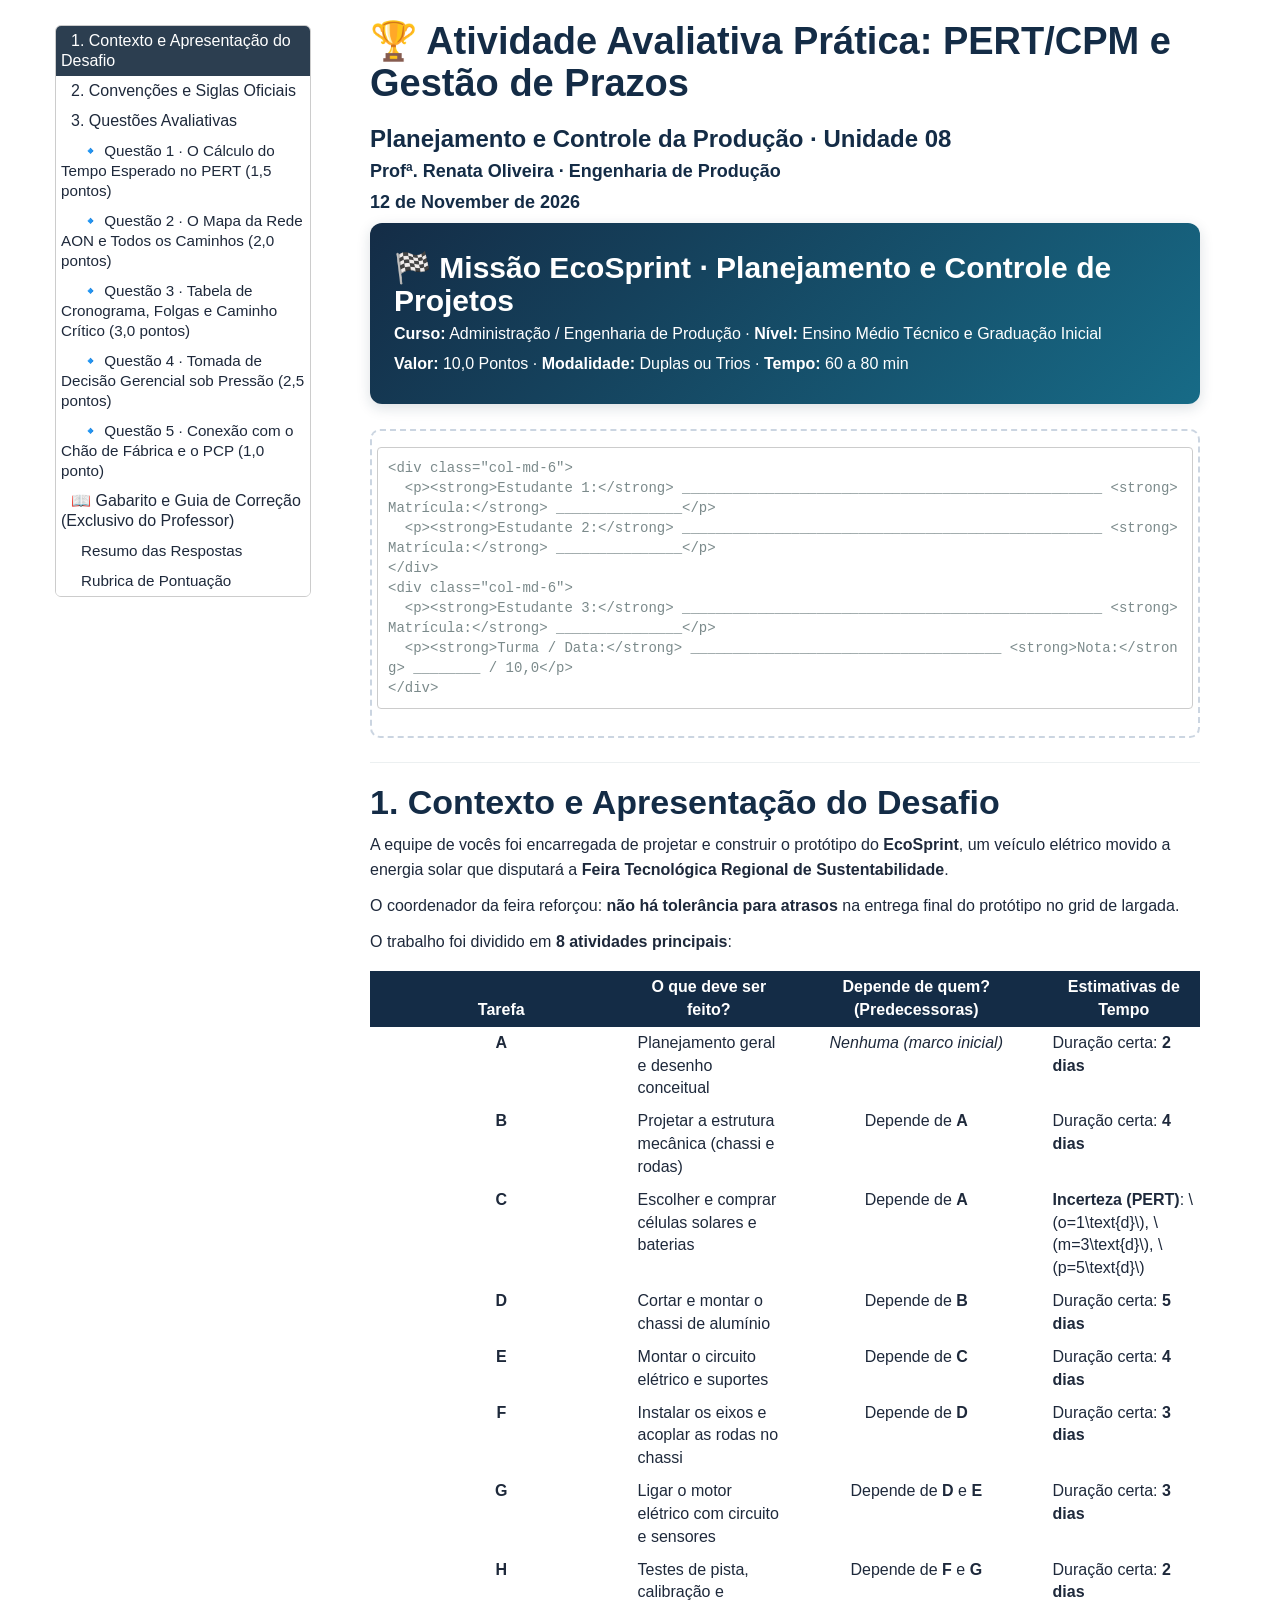
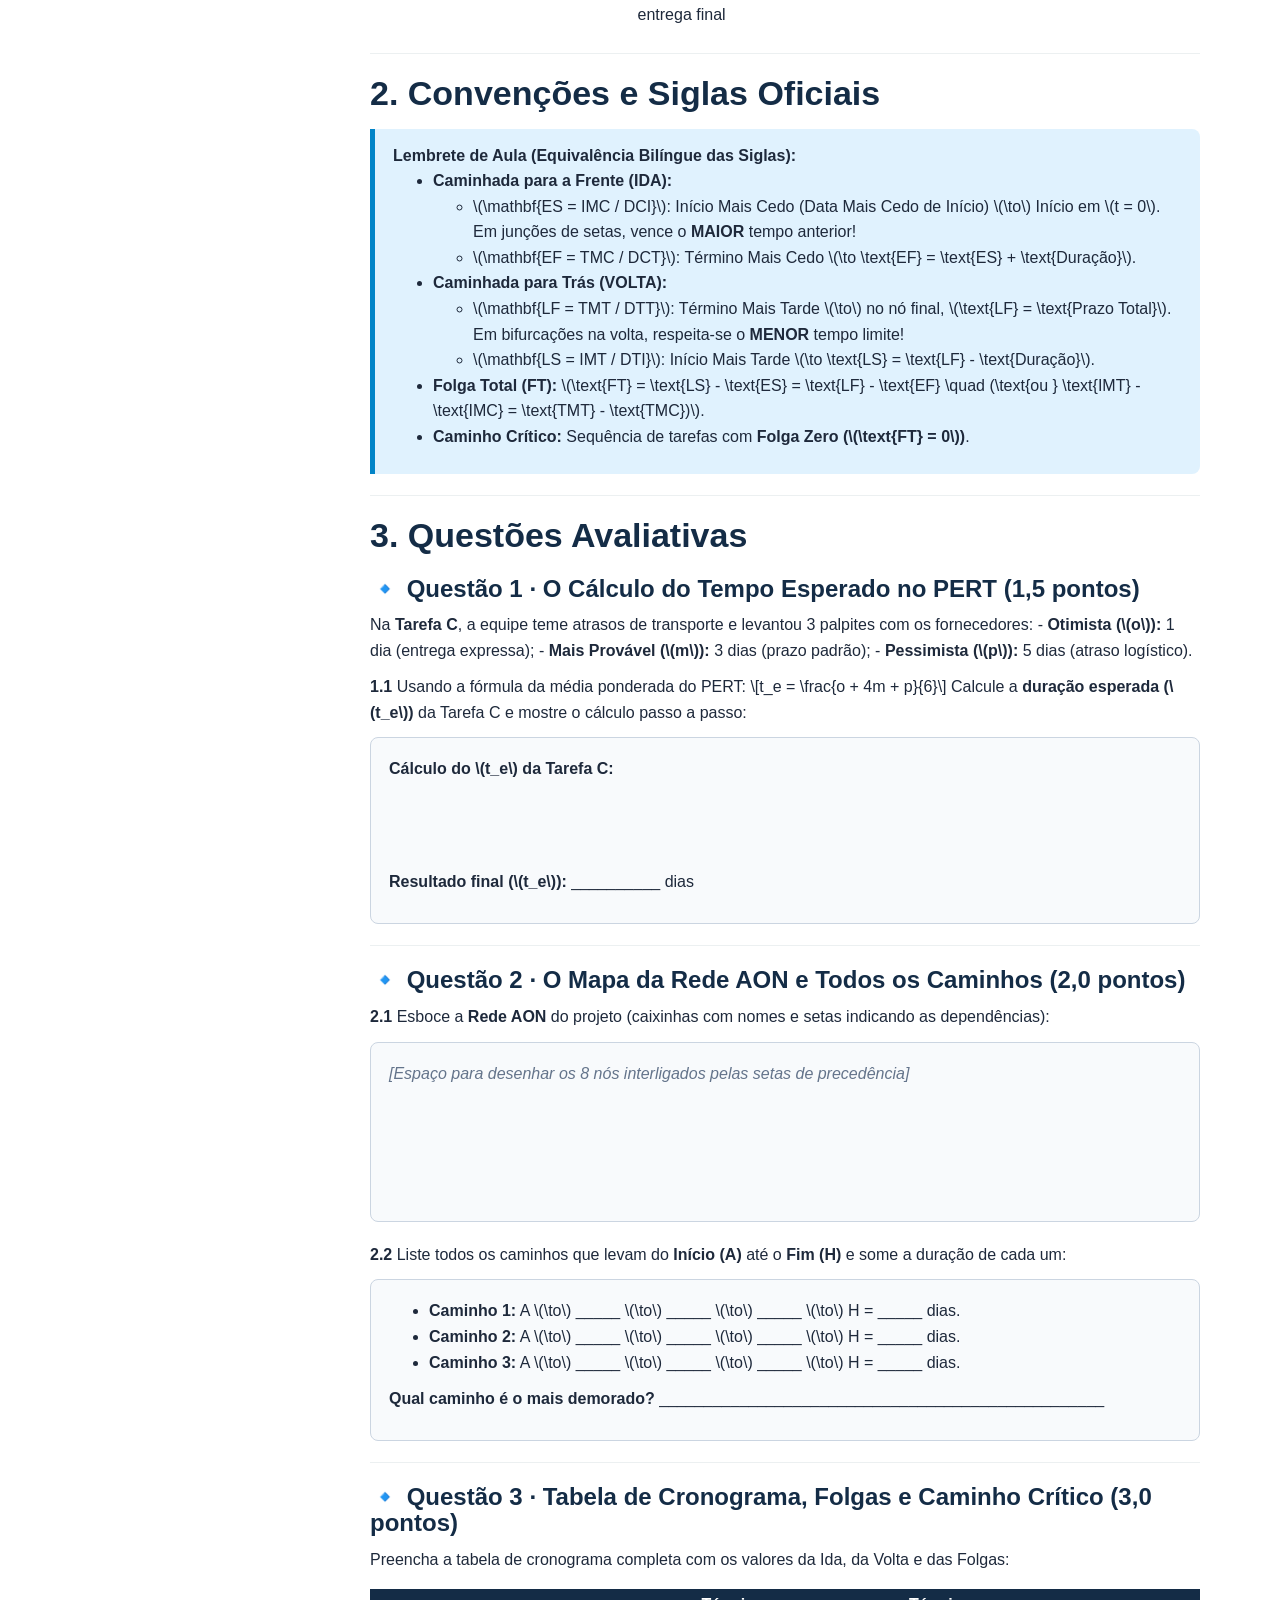
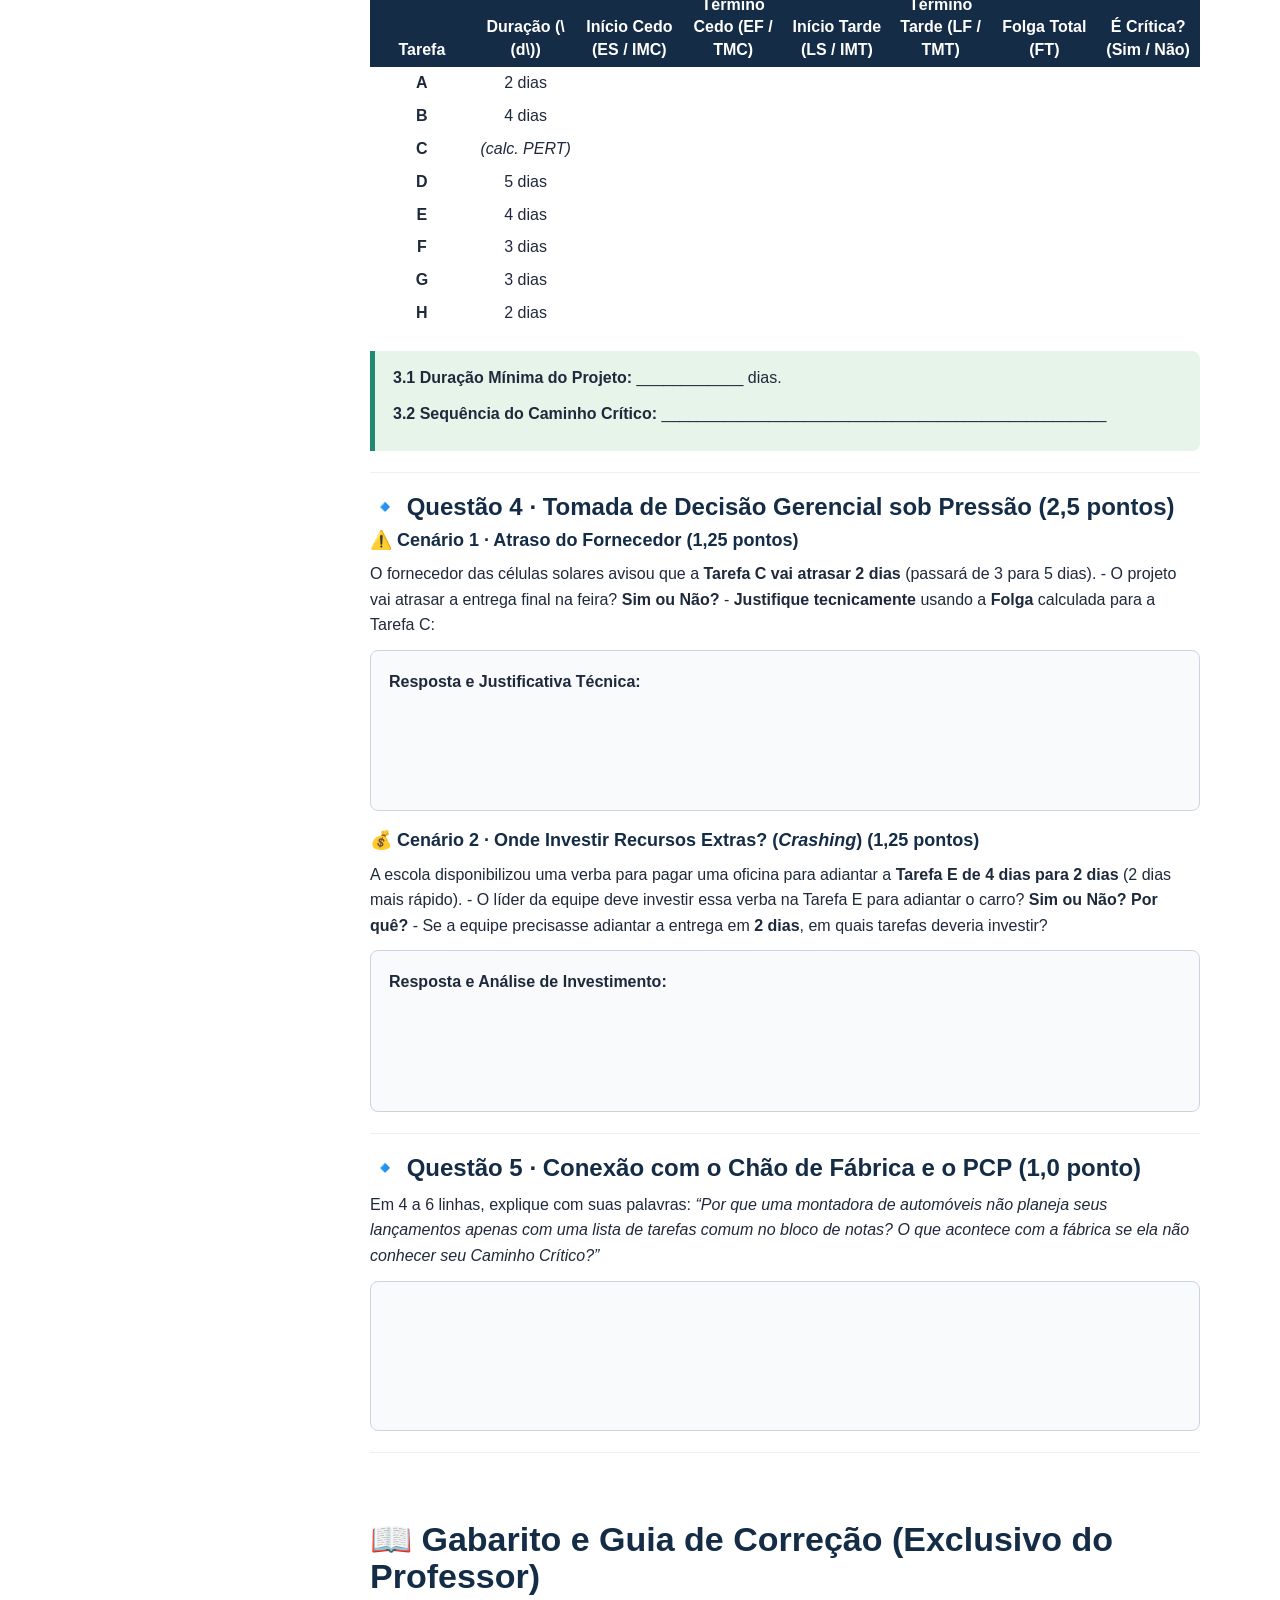
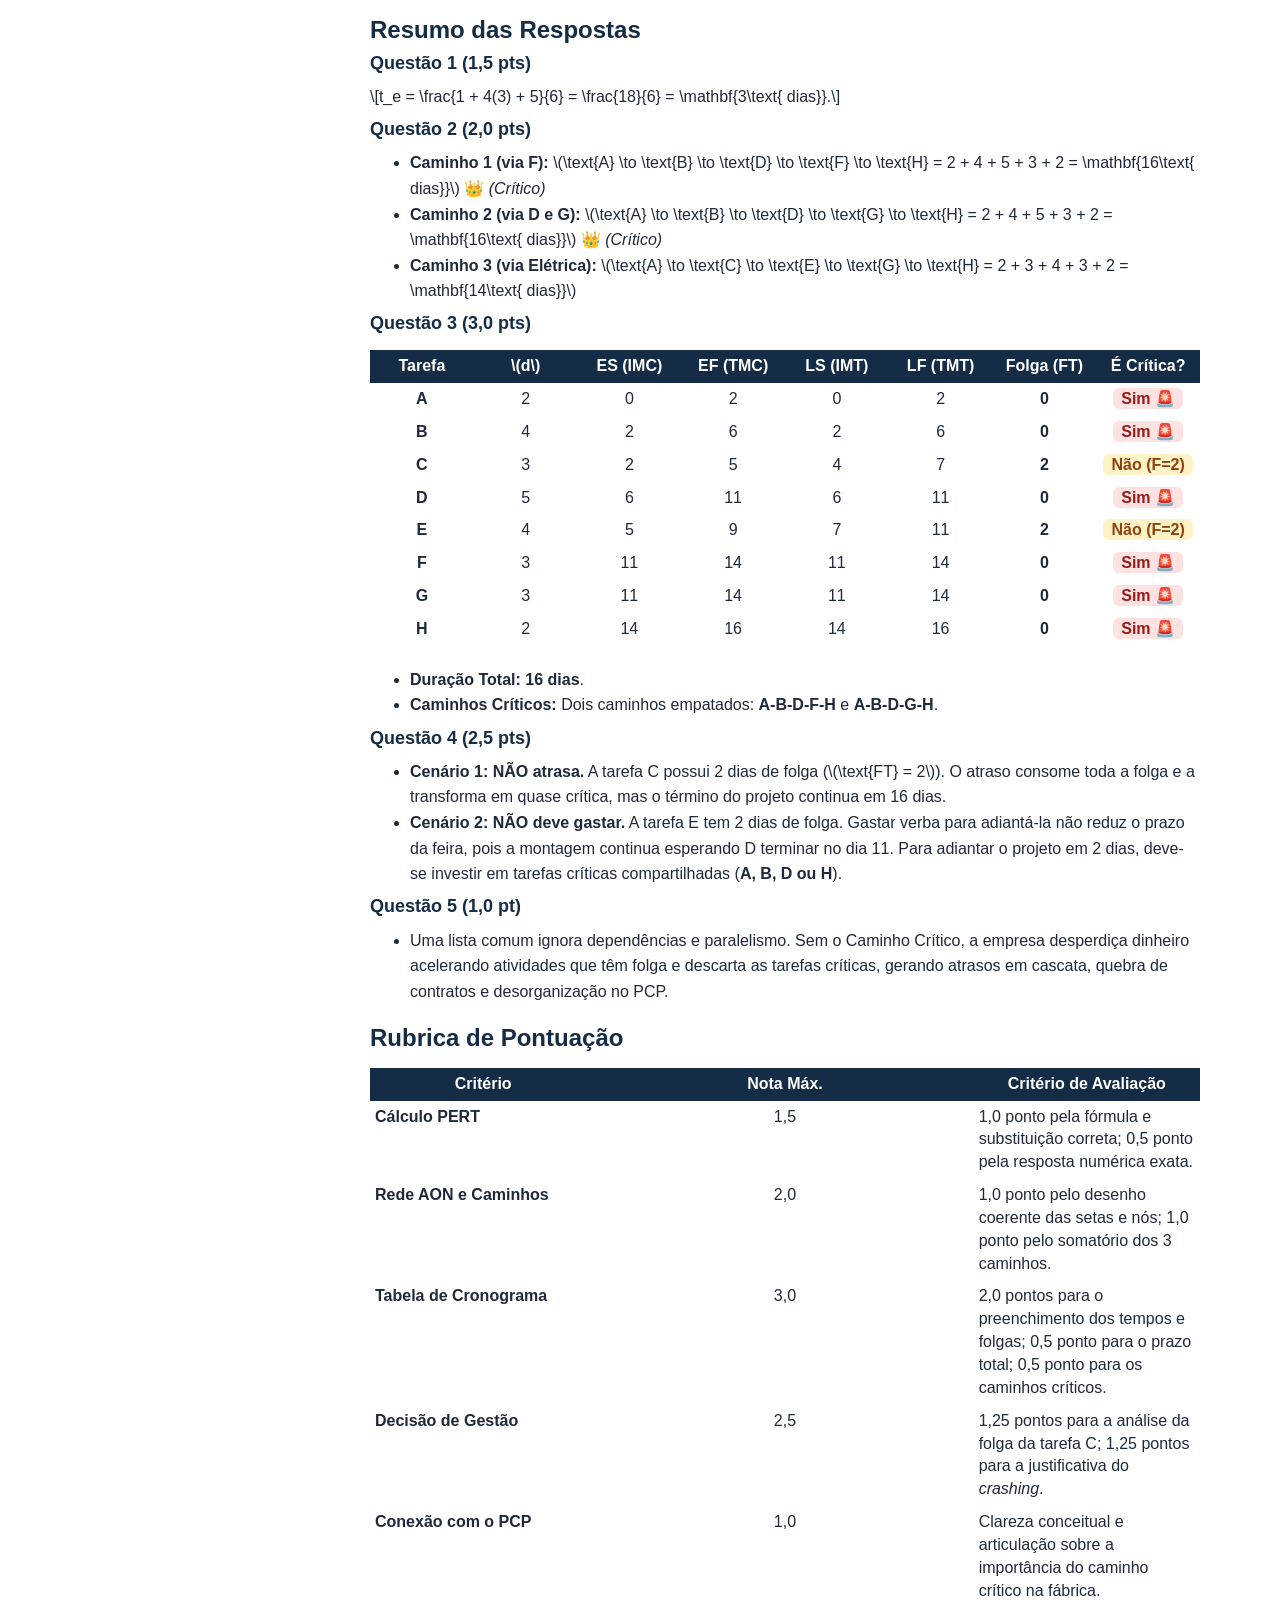
==== atividade_avaliativa_pert_cpm.html @ 0d63b954 "feat: add R Markdown document and rendered HTML for PERT/CPM evaluative activity" ====
<!DOCTYPE html>

<html>

<head>

<meta charset="utf-8" />
<meta name="generator" content="pandoc" />
<meta http-equiv="X-UA-Compatible" content="IE=EDGE" />


<meta name="author" content="Profª. Renata Oliveira · Engenharia de Produção" />


<title>🏆 Atividade Avaliativa Prática: PERT/CPM e Gestão de Prazos</title>

<script>// Pandoc 2.9 adds attributes on both header and div. We remove the former (to
// be compatible with the behavior of Pandoc < 2.8).
document.addEventListener('DOMContentLoaded', function(e) {
  var hs = document.querySelectorAll("div.section[class*='level'] > :first-child");
  var i, h, a;
  for (i = 0; i < hs.length; i++) {
    h = hs[i];
    if (!/^h[1-6]$/i.test(h.tagName)) continue;  // it should be a header h1-h6
    a = h.attributes;
    while (a.length > 0) h.removeAttribute(a[0].name);
  }
});
</script>
<script>/*! jQuery v3.6.0 | (c) OpenJS Foundation and other contributors | jquery.org/license */
!function(e,t){"use strict";"object"==typeof module&&"object"==typeof module.exports?module.exports=e.document?t(e,!0):function(e){if(!e.document)throw new Error("jQuery requires a window with a document");return t(e)}:t(e)}("undefined"!=typeof window?window:this,function(C,e){"use strict";var t=[],r=Object.getPrototypeOf,s=t.slice,g=t.flat?function(e){return t.flat.call(e)}:function(e){return t.concat.apply([],e)},u=t.push,i=t.indexOf,n={},o=n.toString,v=n.hasOwnProperty,a=v.toString,l=a.call(Object),y={},m=function(e){return"function"==typeof e&&"number"!=typeof e.nodeType&&"function"!=typeof e.item},x=function(e){return null!=e&&e===e.window},E=C.document,c={type:!0,src:!0,nonce:!0,noModule:!0};function b(e,t,n){var r,i,o=(n=n||E).createElement("script");if(o.text=e,t)for(r in c)(i=t[r]||t.getAttribute&&t.getAttribute(r))&&o.setAttribute(r,i);n.head.appendChild(o).parentNode.removeChild(o)}function w(e){return null==e?e+"":"object"==typeof e||"function"==typeof e?n[o.call(e)]||"object":typeof e}var f="3.6.0",S=function(e,t){return new S.fn.init(e,t)};function p(e){var t=!!e&&"length"in e&&e.length,n=w(e);return!m(e)&&!x(e)&&("array"===n||0===t||"number"==typeof t&&0<t&&t-1 in e)}S.fn=S.prototype={jquery:f,constructor:S,length:0,toArray:function(){return s.call(this)},get:function(e){return null==e?s.call(this):e<0?this[e+this.length]:this[e]},pushStack:function(e){var t=S.merge(this.constructor(),e);return t.prevObject=this,t},each:function(e){return S.each(this,e)},map:function(n){return this.pushStack(S.map(this,function(e,t){return n.call(e,t,e)}))},slice:function(){return this.pushStack(s.apply(this,arguments))},first:function(){return this.eq(0)},last:function(){return this.eq(-1)},even:function(){return this.pushStack(S.grep(this,function(e,t){return(t+1)%2}))},odd:function(){return this.pushStack(S.grep(this,function(e,t){return t%2}))},eq:function(e){var t=this.length,n=+e+(e<0?t:0);return this.pushStack(0<=n&&n<t?[this[n]]:[])},end:function(){return this.prevObject||this.constructor()},push:u,sort:t.sort,splice:t.splice},S.extend=S.fn.extend=function(){var e,t,n,r,i,o,a=arguments[0]||{},s=1,u=arguments.length,l=!1;for("boolean"==typeof a&&(l=a,a=arguments[s]||{},s++),"object"==typeof a||m(a)||(a={}),s===u&&(a=this,s--);s<u;s++)if(null!=(e=arguments[s]))for(t in e)r=e[t],"__proto__"!==t&&a!==r&&(l&&r&&(S.isPlainObject(r)||(i=Array.isArray(r)))?(n=a[t],o=i&&!Array.isArray(n)?[]:i||S.isPlainObject(n)?n:{},i=!1,a[t]=S.extend(l,o,r)):void 0!==r&&(a[t]=r));return a},S.extend({expando:"jQuery"+(f+Math.random()).replace(/\D/g,""),isReady:!0,error:function(e){throw new Error(e)},noop:function(){},isPlainObject:function(e){var t,n;return!(!e||"[object Object]"!==o.call(e))&&(!(t=r(e))||"function"==typeof(n=v.call(t,"constructor")&&t.constructor)&&a.call(n)===l)},isEmptyObject:function(e){var t;for(t in e)return!1;return!0},globalEval:function(e,t,n){b(e,{nonce:t&&t.nonce},n)},each:function(e,t){var n,r=0;if(p(e)){for(n=e.length;r<n;r++)if(!1===t.call(e[r],r,e[r]))break}else for(r in e)if(!1===t.call(e[r],r,e[r]))break;return e},makeArray:function(e,t){var n=t||[];return null!=e&&(p(Object(e))?S.merge(n,"string"==typeof e?[e]:e):u.call(n,e)),n},inArray:function(e,t,n){return null==t?-1:i.call(t,e,n)},merge:function(e,t){for(var n=+t.length,r=0,i=e.length;r<n;r++)e[i++]=t[r];return e.length=i,e},grep:function(e,t,n){for(var r=[],i=0,o=e.length,a=!n;i<o;i++)!t(e[i],i)!==a&&r.push(e[i]);return r},map:function(e,t,n){var r,i,o=0,a=[];if(p(e))for(r=e.length;o<r;o++)null!=(i=t(e[o],o,n))&&a.push(i);else for(o in e)null!=(i=t(e[o],o,n))&&a.push(i);return g(a)},guid:1,support:y}),"function"==typeof Symbol&&(S.fn[Symbol.iterator]=t[Symbol.iterator]),S.each("Boolean Number String Function Array Date RegExp Object Error Symbol".split(" "),function(e,t){n["[object "+t+"]"]=t.toLowerCase()});var d=function(n){var e,d,b,o,i,h,f,g,w,u,l,T,C,a,E,v,s,c,y,S="sizzle"+1*new Date,p=n.document,k=0,r=0,m=ue(),x=ue(),A=ue(),N=ue(),j=function(e,t){return e===t&&(l=!0),0},D={}.hasOwnProperty,t=[],q=t.pop,L=t.push,H=t.push,O=t.slice,P=function(e,t){for(var n=0,r=e.length;n<r;n++)if(e[n]===t)return n;return-1},R="checked|selected|async|autofocus|autoplay|controls|defer|disabled|hidden|ismap|loop|multiple|open|readonly|required|scoped",M="[\\x20\\t\\r\\n\\f]",I="(?:\\\\[\\da-fA-F]{1,6}"+M+"?|\\\\[^\\r\\n\\f]|[\\w-]|[^\0-\\x7f])+",W="\\["+M+"*("+I+")(?:"+M+"*([*^$|!~]?=)"+M+"*(?:'((?:\\\\.|[^\\\\'])*)'|\"((?:\\\\.|[^\\\\\"])*)\"|("+I+"))|)"+M+"*\\]",F=":("+I+")(?:\\((('((?:\\\\.|[^\\\\'])*)'|\"((?:\\\\.|[^\\\\\"])*)\")|((?:\\\\.|[^\\\\()[\\]]|"+W+")*)|.*)\\)|)",B=new RegExp(M+"+","g"),$=new RegExp("^"+M+"+|((?:^|[^\\\\])(?:\\\\.)*)"+M+"+$","g"),_=new RegExp("^"+M+"*,"+M+"*"),z=new RegExp("^"+M+"*([>+~]|"+M+")"+M+"*"),U=new RegExp(M+"|>"),X=new RegExp(F),V=new RegExp("^"+I+"$"),G={ID:new RegExp("^#("+I+")"),CLASS:new RegExp("^\\.("+I+")"),TAG:new RegExp("^("+I+"|[*])"),ATTR:new RegExp("^"+W),PSEUDO:new RegExp("^"+F),CHILD:new RegExp("^:(only|first|last|nth|nth-last)-(child|of-type)(?:\\("+M+"*(even|odd|(([+-]|)(\\d*)n|)"+M+"*(?:([+-]|)"+M+"*(\\d+)|))"+M+"*\\)|)","i"),bool:new RegExp("^(?:"+R+")$","i"),needsContext:new RegExp("^"+M+"*[>+~]|:(even|odd|eq|gt|lt|nth|first|last)(?:\\("+M+"*((?:-\\d)?\\d*)"+M+"*\\)|)(?=[^-]|$)","i")},Y=/HTML$/i,Q=/^(?:input|select|textarea|button)$/i,J=/^h\d$/i,K=/^[^{]+\{\s*\[native \w/,Z=/^(?:#([\w-]+)|(\w+)|\.([\w-]+))$/,ee=/[+~]/,te=new RegExp("\\\\[\\da-fA-F]{1,6}"+M+"?|\\\\([^\\r\\n\\f])","g"),ne=function(e,t){var n="0x"+e.slice(1)-65536;return t||(n<0?String.fromCharCode(n+65536):String.fromCharCode(n>>10|55296,1023&n|56320))},re=/([\0-\x1f\x7f]|^-?\d)|^-$|[^\0-\x1f\x7f-\uFFFF\w-]/g,ie=function(e,t){return t?"\0"===e?"\ufffd":e.slice(0,-1)+"\\"+e.charCodeAt(e.length-1).toString(16)+" ":"\\"+e},oe=function(){T()},ae=be(function(e){return!0===e.disabled&&"fieldset"===e.nodeName.toLowerCase()},{dir:"parentNode",next:"legend"});try{H.apply(t=O.call(p.childNodes),p.childNodes),t[p.childNodes.length].nodeType}catch(e){H={apply:t.length?function(e,t){L.apply(e,O.call(t))}:function(e,t){var n=e.length,r=0;while(e[n++]=t[r++]);e.length=n-1}}}function se(t,e,n,r){var i,o,a,s,u,l,c,f=e&&e.ownerDocument,p=e?e.nodeType:9;if(n=n||[],"string"!=typeof t||!t||1!==p&&9!==p&&11!==p)return n;if(!r&&(T(e),e=e||C,E)){if(11!==p&&(u=Z.exec(t)))if(i=u[1]){if(9===p){if(!(a=e.getElementById(i)))return n;if(a.id===i)return n.push(a),n}else if(f&&(a=f.getElementById(i))&&y(e,a)&&a.id===i)return n.push(a),n}else{if(u[2])return H.apply(n,e.getElementsByTagName(t)),n;if((i=u[3])&&d.getElementsByClassName&&e.getElementsByClassName)return H.apply(n,e.getElementsByClassName(i)),n}if(d.qsa&&!N[t+" "]&&(!v||!v.test(t))&&(1!==p||"object"!==e.nodeName.toLowerCase())){if(c=t,f=e,1===p&&(U.test(t)||z.test(t))){(f=ee.test(t)&&ye(e.parentNode)||e)===e&&d.scope||((s=e.getAttribute("id"))?s=s.replace(re,ie):e.setAttribute("id",s=S)),o=(l=h(t)).length;while(o--)l[o]=(s?"#"+s:":scope")+" "+xe(l[o]);c=l.join(",")}try{return H.apply(n,f.querySelectorAll(c)),n}catch(e){N(t,!0)}finally{s===S&&e.removeAttribute("id")}}}return g(t.replace($,"$1"),e,n,r)}function ue(){var r=[];return function e(t,n){return r.push(t+" ")>b.cacheLength&&delete e[r.shift()],e[t+" "]=n}}function le(e){return e[S]=!0,e}function ce(e){var t=C.createElement("fieldset");try{return!!e(t)}catch(e){return!1}finally{t.parentNode&&t.parentNode.removeChild(t),t=null}}function fe(e,t){var n=e.split("|"),r=n.length;while(r--)b.attrHandle[n[r]]=t}function pe(e,t){var n=t&&e,r=n&&1===e.nodeType&&1===t.nodeType&&e.sourceIndex-t.sourceIndex;if(r)return r;if(n)while(n=n.nextSibling)if(n===t)return-1;return e?1:-1}function de(t){return function(e){return"input"===e.nodeName.toLowerCase()&&e.type===t}}function he(n){return function(e){var t=e.nodeName.toLowerCase();return("input"===t||"button"===t)&&e.type===n}}function ge(t){return function(e){return"form"in e?e.parentNode&&!1===e.disabled?"label"in e?"label"in e.parentNode?e.parentNode.disabled===t:e.disabled===t:e.isDisabled===t||e.isDisabled!==!t&&ae(e)===t:e.disabled===t:"label"in e&&e.disabled===t}}function ve(a){return le(function(o){return o=+o,le(function(e,t){var n,r=a([],e.length,o),i=r.length;while(i--)e[n=r[i]]&&(e[n]=!(t[n]=e[n]))})})}function ye(e){return e&&"undefined"!=typeof e.getElementsByTagName&&e}for(e in d=se.support={},i=se.isXML=function(e){var t=e&&e.namespaceURI,n=e&&(e.ownerDocument||e).documentElement;return!Y.test(t||n&&n.nodeName||"HTML")},T=se.setDocument=function(e){var t,n,r=e?e.ownerDocument||e:p;return r!=C&&9===r.nodeType&&r.documentElement&&(a=(C=r).documentElement,E=!i(C),p!=C&&(n=C.defaultView)&&n.top!==n&&(n.addEventListener?n.addEventListener("unload",oe,!1):n.attachEvent&&n.attachEvent("onunload",oe)),d.scope=ce(function(e){return a.appendChild(e).appendChild(C.createElement("div")),"undefined"!=typeof e.querySelectorAll&&!e.querySelectorAll(":scope fieldset div").length}),d.attributes=ce(function(e){return e.className="i",!e.getAttribute("className")}),d.getElementsByTagName=ce(function(e){return e.appendChild(C.createComment("")),!e.getElementsByTagName("*").length}),d.getElementsByClassName=K.test(C.getElementsByClassName),d.getById=ce(function(e){return a.appendChild(e).id=S,!C.getElementsByName||!C.getElementsByName(S).length}),d.getById?(b.filter.ID=function(e){var t=e.replace(te,ne);return function(e){return e.getAttribute("id")===t}},b.find.ID=function(e,t){if("undefined"!=typeof t.getElementById&&E){var n=t.getElementById(e);return n?[n]:[]}}):(b.filter.ID=function(e){var n=e.replace(te,ne);return function(e){var t="undefined"!=typeof e.getAttributeNode&&e.getAttributeNode("id");return t&&t.value===n}},b.find.ID=function(e,t){if("undefined"!=typeof t.getElementById&&E){var n,r,i,o=t.getElementById(e);if(o){if((n=o.getAttributeNode("id"))&&n.value===e)return[o];i=t.getElementsByName(e),r=0;while(o=i[r++])if((n=o.getAttributeNode("id"))&&n.value===e)return[o]}return[]}}),b.find.TAG=d.getElementsByTagName?function(e,t){return"undefined"!=typeof t.getElementsByTagName?t.getElementsByTagName(e):d.qsa?t.querySelectorAll(e):void 0}:function(e,t){var n,r=[],i=0,o=t.getElementsByTagName(e);if("*"===e){while(n=o[i++])1===n.nodeType&&r.push(n);return r}return o},b.find.CLASS=d.getElementsByClassName&&function(e,t){if("undefined"!=typeof t.getElementsByClassName&&E)return t.getElementsByClassName(e)},s=[],v=[],(d.qsa=K.test(C.querySelectorAll))&&(ce(function(e){var t;a.appendChild(e).innerHTML="<a id='"+S+"'></a><select id='"+S+"-\r\\' msallowcapture=''><option selected=''></option></select>",e.querySelectorAll("[msallowcapture^='']").length&&v.push("[*^$]="+M+"*(?:''|\"\")"),e.querySelectorAll("[selected]").length||v.push("\\["+M+"*(?:value|"+R+")"),e.querySelectorAll("[id~="+S+"-]").length||v.push("~="),(t=C.createElement("input")).setAttribute("name",""),e.appendChild(t),e.querySelectorAll("[name='']").length||v.push("\\["+M+"*name"+M+"*="+M+"*(?:''|\"\")"),e.querySelectorAll(":checked").length||v.push(":checked"),e.querySelectorAll("a#"+S+"+*").length||v.push(".#.+[+~]"),e.querySelectorAll("\\\f"),v.push("[\\r\\n\\f]")}),ce(function(e){e.innerHTML="<a href='' disabled='disabled'></a><select disabled='disabled'><option/></select>";var t=C.createElement("input");t.setAttribute("type","hidden"),e.appendChild(t).setAttribute("name","D"),e.querySelectorAll("[name=d]").length&&v.push("name"+M+"*[*^$|!~]?="),2!==e.querySelectorAll(":enabled").length&&v.push(":enabled",":disabled"),a.appendChild(e).disabled=!0,2!==e.querySelectorAll(":disabled").length&&v.push(":enabled",":disabled"),e.querySelectorAll("*,:x"),v.push(",.*:")})),(d.matchesSelector=K.test(c=a.matches||a.webkitMatchesSelector||a.mozMatchesSelector||a.oMatchesSelector||a.msMatchesSelector))&&ce(function(e){d.disconnectedMatch=c.call(e,"*"),c.call(e,"[s!='']:x"),s.push("!=",F)}),v=v.length&&new RegExp(v.join("|")),s=s.length&&new RegExp(s.join("|")),t=K.test(a.compareDocumentPosition),y=t||K.test(a.contains)?function(e,t){var n=9===e.nodeType?e.documentElement:e,r=t&&t.parentNode;return e===r||!(!r||1!==r.nodeType||!(n.contains?n.contains(r):e.compareDocumentPosition&&16&e.compareDocumentPosition(r)))}:function(e,t){if(t)while(t=t.parentNode)if(t===e)return!0;return!1},j=t?function(e,t){if(e===t)return l=!0,0;var n=!e.compareDocumentPosition-!t.compareDocumentPosition;return n||(1&(n=(e.ownerDocument||e)==(t.ownerDocument||t)?e.compareDocumentPosition(t):1)||!d.sortDetached&&t.compareDocumentPosition(e)===n?e==C||e.ownerDocument==p&&y(p,e)?-1:t==C||t.ownerDocument==p&&y(p,t)?1:u?P(u,e)-P(u,t):0:4&n?-1:1)}:function(e,t){if(e===t)return l=!0,0;var n,r=0,i=e.parentNode,o=t.parentNode,a=[e],s=[t];if(!i||!o)return e==C?-1:t==C?1:i?-1:o?1:u?P(u,e)-P(u,t):0;if(i===o)return pe(e,t);n=e;while(n=n.parentNode)a.unshift(n);n=t;while(n=n.parentNode)s.unshift(n);while(a[r]===s[r])r++;return r?pe(a[r],s[r]):a[r]==p?-1:s[r]==p?1:0}),C},se.matches=function(e,t){return se(e,null,null,t)},se.matchesSelector=function(e,t){if(T(e),d.matchesSelector&&E&&!N[t+" "]&&(!s||!s.test(t))&&(!v||!v.test(t)))try{var n=c.call(e,t);if(n||d.disconnectedMatch||e.document&&11!==e.document.nodeType)return n}catch(e){N(t,!0)}return 0<se(t,C,null,[e]).length},se.contains=function(e,t){return(e.ownerDocument||e)!=C&&T(e),y(e,t)},se.attr=function(e,t){(e.ownerDocument||e)!=C&&T(e);var n=b.attrHandle[t.toLowerCase()],r=n&&D.call(b.attrHandle,t.toLowerCase())?n(e,t,!E):void 0;return void 0!==r?r:d.attributes||!E?e.getAttribute(t):(r=e.getAttributeNode(t))&&r.specified?r.value:null},se.escape=function(e){return(e+"").replace(re,ie)},se.error=function(e){throw new Error("Syntax error, unrecognized expression: "+e)},se.uniqueSort=function(e){var t,n=[],r=0,i=0;if(l=!d.detectDuplicates,u=!d.sortStable&&e.slice(0),e.sort(j),l){while(t=e[i++])t===e[i]&&(r=n.push(i));while(r--)e.splice(n[r],1)}return u=null,e},o=se.getText=function(e){var t,n="",r=0,i=e.nodeType;if(i){if(1===i||9===i||11===i){if("string"==typeof e.textContent)return e.textContent;for(e=e.firstChild;e;e=e.nextSibling)n+=o(e)}else if(3===i||4===i)return e.nodeValue}else while(t=e[r++])n+=o(t);return n},(b=se.selectors={cacheLength:50,createPseudo:le,match:G,attrHandle:{},find:{},relative:{">":{dir:"parentNode",first:!0}," ":{dir:"parentNode"},"+":{dir:"previousSibling",first:!0},"~":{dir:"previousSibling"}},preFilter:{ATTR:function(e){return e[1]=e[1].replace(te,ne),e[3]=(e[3]||e[4]||e[5]||"").replace(te,ne),"~="===e[2]&&(e[3]=" "+e[3]+" "),e.slice(0,4)},CHILD:function(e){return e[1]=e[1].toLowerCase(),"nth"===e[1].slice(0,3)?(e[3]||se.error(e[0]),e[4]=+(e[4]?e[5]+(e[6]||1):2*("even"===e[3]||"odd"===e[3])),e[5]=+(e[7]+e[8]||"odd"===e[3])):e[3]&&se.error(e[0]),e},PSEUDO:function(e){var t,n=!e[6]&&e[2];return G.CHILD.test(e[0])?null:(e[3]?e[2]=e[4]||e[5]||"":n&&X.test(n)&&(t=h(n,!0))&&(t=n.indexOf(")",n.length-t)-n.length)&&(e[0]=e[0].slice(0,t),e[2]=n.slice(0,t)),e.slice(0,3))}},filter:{TAG:function(e){var t=e.replace(te,ne).toLowerCase();return"*"===e?function(){return!0}:function(e){return e.nodeName&&e.nodeName.toLowerCase()===t}},CLASS:function(e){var t=m[e+" "];return t||(t=new RegExp("(^|"+M+")"+e+"("+M+"|$)"))&&m(e,function(e){return t.test("string"==typeof e.className&&e.className||"undefined"!=typeof e.getAttribute&&e.getAttribute("class")||"")})},ATTR:function(n,r,i){return function(e){var t=se.attr(e,n);return null==t?"!="===r:!r||(t+="","="===r?t===i:"!="===r?t!==i:"^="===r?i&&0===t.indexOf(i):"*="===r?i&&-1<t.indexOf(i):"$="===r?i&&t.slice(-i.length)===i:"~="===r?-1<(" "+t.replace(B," ")+" ").indexOf(i):"|="===r&&(t===i||t.slice(0,i.length+1)===i+"-"))}},CHILD:function(h,e,t,g,v){var y="nth"!==h.slice(0,3),m="last"!==h.slice(-4),x="of-type"===e;return 1===g&&0===v?function(e){return!!e.parentNode}:function(e,t,n){var r,i,o,a,s,u,l=y!==m?"nextSibling":"previousSibling",c=e.parentNode,f=x&&e.nodeName.toLowerCase(),p=!n&&!x,d=!1;if(c){if(y){while(l){a=e;while(a=a[l])if(x?a.nodeName.toLowerCase()===f:1===a.nodeType)return!1;u=l="only"===h&&!u&&"nextSibling"}return!0}if(u=[m?c.firstChild:c.lastChild],m&&p){d=(s=(r=(i=(o=(a=c)[S]||(a[S]={}))[a.uniqueID]||(o[a.uniqueID]={}))[h]||[])[0]===k&&r[1])&&r[2],a=s&&c.childNodes[s];while(a=++s&&a&&a[l]||(d=s=0)||u.pop())if(1===a.nodeType&&++d&&a===e){i[h]=[k,s,d];break}}else if(p&&(d=s=(r=(i=(o=(a=e)[S]||(a[S]={}))[a.uniqueID]||(o[a.uniqueID]={}))[h]||[])[0]===k&&r[1]),!1===d)while(a=++s&&a&&a[l]||(d=s=0)||u.pop())if((x?a.nodeName.toLowerCase()===f:1===a.nodeType)&&++d&&(p&&((i=(o=a[S]||(a[S]={}))[a.uniqueID]||(o[a.uniqueID]={}))[h]=[k,d]),a===e))break;return(d-=v)===g||d%g==0&&0<=d/g}}},PSEUDO:function(e,o){var t,a=b.pseudos[e]||b.setFilters[e.toLowerCase()]||se.error("unsupported pseudo: "+e);return a[S]?a(o):1<a.length?(t=[e,e,"",o],b.setFilters.hasOwnProperty(e.toLowerCase())?le(function(e,t){var n,r=a(e,o),i=r.length;while(i--)e[n=P(e,r[i])]=!(t[n]=r[i])}):function(e){return a(e,0,t)}):a}},pseudos:{not:le(function(e){var r=[],i=[],s=f(e.replace($,"$1"));return s[S]?le(function(e,t,n,r){var i,o=s(e,null,r,[]),a=e.length;while(a--)(i=o[a])&&(e[a]=!(t[a]=i))}):function(e,t,n){return r[0]=e,s(r,null,n,i),r[0]=null,!i.pop()}}),has:le(function(t){return function(e){return 0<se(t,e).length}}),contains:le(function(t){return t=t.replace(te,ne),function(e){return-1<(e.textContent||o(e)).indexOf(t)}}),lang:le(function(n){return V.test(n||"")||se.error("unsupported lang: "+n),n=n.replace(te,ne).toLowerCase(),function(e){var t;do{if(t=E?e.lang:e.getAttribute("xml:lang")||e.getAttribute("lang"))return(t=t.toLowerCase())===n||0===t.indexOf(n+"-")}while((e=e.parentNode)&&1===e.nodeType);return!1}}),target:function(e){var t=n.location&&n.location.hash;return t&&t.slice(1)===e.id},root:function(e){return e===a},focus:function(e){return e===C.activeElement&&(!C.hasFocus||C.hasFocus())&&!!(e.type||e.href||~e.tabIndex)},enabled:ge(!1),disabled:ge(!0),checked:function(e){var t=e.nodeName.toLowerCase();return"input"===t&&!!e.checked||"option"===t&&!!e.selected},selected:function(e){return e.parentNode&&e.parentNode.selectedIndex,!0===e.selected},empty:function(e){for(e=e.firstChild;e;e=e.nextSibling)if(e.nodeType<6)return!1;return!0},parent:function(e){return!b.pseudos.empty(e)},header:function(e){return J.test(e.nodeName)},input:function(e){return Q.test(e.nodeName)},button:function(e){var t=e.nodeName.toLowerCase();return"input"===t&&"button"===e.type||"button"===t},text:function(e){var t;return"input"===e.nodeName.toLowerCase()&&"text"===e.type&&(null==(t=e.getAttribute("type"))||"text"===t.toLowerCase())},first:ve(function(){return[0]}),last:ve(function(e,t){return[t-1]}),eq:ve(function(e,t,n){return[n<0?n+t:n]}),even:ve(function(e,t){for(var n=0;n<t;n+=2)e.push(n);return e}),odd:ve(function(e,t){for(var n=1;n<t;n+=2)e.push(n);return e}),lt:ve(function(e,t,n){for(var r=n<0?n+t:t<n?t:n;0<=--r;)e.push(r);return e}),gt:ve(function(e,t,n){for(var r=n<0?n+t:n;++r<t;)e.push(r);return e})}}).pseudos.nth=b.pseudos.eq,{radio:!0,checkbox:!0,file:!0,password:!0,image:!0})b.pseudos[e]=de(e);for(e in{submit:!0,reset:!0})b.pseudos[e]=he(e);function me(){}function xe(e){for(var t=0,n=e.length,r="";t<n;t++)r+=e[t].value;return r}function be(s,e,t){var u=e.dir,l=e.next,c=l||u,f=t&&"parentNode"===c,p=r++;return e.first?function(e,t,n){while(e=e[u])if(1===e.nodeType||f)return s(e,t,n);return!1}:function(e,t,n){var r,i,o,a=[k,p];if(n){while(e=e[u])if((1===e.nodeType||f)&&s(e,t,n))return!0}else while(e=e[u])if(1===e.nodeType||f)if(i=(o=e[S]||(e[S]={}))[e.uniqueID]||(o[e.uniqueID]={}),l&&l===e.nodeName.toLowerCase())e=e[u]||e;else{if((r=i[c])&&r[0]===k&&r[1]===p)return a[2]=r[2];if((i[c]=a)[2]=s(e,t,n))return!0}return!1}}function we(i){return 1<i.length?function(e,t,n){var r=i.length;while(r--)if(!i[r](e,t,n))return!1;return!0}:i[0]}function Te(e,t,n,r,i){for(var o,a=[],s=0,u=e.length,l=null!=t;s<u;s++)(o=e[s])&&(n&&!n(o,r,i)||(a.push(o),l&&t.push(s)));return a}function Ce(d,h,g,v,y,e){return v&&!v[S]&&(v=Ce(v)),y&&!y[S]&&(y=Ce(y,e)),le(function(e,t,n,r){var i,o,a,s=[],u=[],l=t.length,c=e||function(e,t,n){for(var r=0,i=t.length;r<i;r++)se(e,t[r],n);return n}(h||"*",n.nodeType?[n]:n,[]),f=!d||!e&&h?c:Te(c,s,d,n,r),p=g?y||(e?d:l||v)?[]:t:f;if(g&&g(f,p,n,r),v){i=Te(p,u),v(i,[],n,r),o=i.length;while(o--)(a=i[o])&&(p[u[o]]=!(f[u[o]]=a))}if(e){if(y||d){if(y){i=[],o=p.length;while(o--)(a=p[o])&&i.push(f[o]=a);y(null,p=[],i,r)}o=p.length;while(o--)(a=p[o])&&-1<(i=y?P(e,a):s[o])&&(e[i]=!(t[i]=a))}}else p=Te(p===t?p.splice(l,p.length):p),y?y(null,t,p,r):H.apply(t,p)})}function Ee(e){for(var i,t,n,r=e.length,o=b.relative[e[0].type],a=o||b.relative[" "],s=o?1:0,u=be(function(e){return e===i},a,!0),l=be(function(e){return-1<P(i,e)},a,!0),c=[function(e,t,n){var r=!o&&(n||t!==w)||((i=t).nodeType?u(e,t,n):l(e,t,n));return i=null,r}];s<r;s++)if(t=b.relative[e[s].type])c=[be(we(c),t)];else{if((t=b.filter[e[s].type].apply(null,e[s].matches))[S]){for(n=++s;n<r;n++)if(b.relative[e[n].type])break;return Ce(1<s&&we(c),1<s&&xe(e.slice(0,s-1).concat({value:" "===e[s-2].type?"*":""})).replace($,"$1"),t,s<n&&Ee(e.slice(s,n)),n<r&&Ee(e=e.slice(n)),n<r&&xe(e))}c.push(t)}return we(c)}return me.prototype=b.filters=b.pseudos,b.setFilters=new me,h=se.tokenize=function(e,t){var n,r,i,o,a,s,u,l=x[e+" "];if(l)return t?0:l.slice(0);a=e,s=[],u=b.preFilter;while(a){for(o in n&&!(r=_.exec(a))||(r&&(a=a.slice(r[0].length)||a),s.push(i=[])),n=!1,(r=z.exec(a))&&(n=r.shift(),i.push({value:n,type:r[0].replace($," ")}),a=a.slice(n.length)),b.filter)!(r=G[o].exec(a))||u[o]&&!(r=u[o](r))||(n=r.shift(),i.push({value:n,type:o,matches:r}),a=a.slice(n.length));if(!n)break}return t?a.length:a?se.error(e):x(e,s).slice(0)},f=se.compile=function(e,t){var n,v,y,m,x,r,i=[],o=[],a=A[e+" "];if(!a){t||(t=h(e)),n=t.length;while(n--)(a=Ee(t[n]))[S]?i.push(a):o.push(a);(a=A(e,(v=o,m=0<(y=i).length,x=0<v.length,r=function(e,t,n,r,i){var o,a,s,u=0,l="0",c=e&&[],f=[],p=w,d=e||x&&b.find.TAG("*",i),h=k+=null==p?1:Math.random()||.1,g=d.length;for(i&&(w=t==C||t||i);l!==g&&null!=(o=d[l]);l++){if(x&&o){a=0,t||o.ownerDocument==C||(T(o),n=!E);while(s=v[a++])if(s(o,t||C,n)){r.push(o);break}i&&(k=h)}m&&((o=!s&&o)&&u--,e&&c.push(o))}if(u+=l,m&&l!==u){a=0;while(s=y[a++])s(c,f,t,n);if(e){if(0<u)while(l--)c[l]||f[l]||(f[l]=q.call(r));f=Te(f)}H.apply(r,f),i&&!e&&0<f.length&&1<u+y.length&&se.uniqueSort(r)}return i&&(k=h,w=p),c},m?le(r):r))).selector=e}return a},g=se.select=function(e,t,n,r){var i,o,a,s,u,l="function"==typeof e&&e,c=!r&&h(e=l.selector||e);if(n=n||[],1===c.length){if(2<(o=c[0]=c[0].slice(0)).length&&"ID"===(a=o[0]).type&&9===t.nodeType&&E&&b.relative[o[1].type]){if(!(t=(b.find.ID(a.matches[0].replace(te,ne),t)||[])[0]))return n;l&&(t=t.parentNode),e=e.slice(o.shift().value.length)}i=G.needsContext.test(e)?0:o.length;while(i--){if(a=o[i],b.relative[s=a.type])break;if((u=b.find[s])&&(r=u(a.matches[0].replace(te,ne),ee.test(o[0].type)&&ye(t.parentNode)||t))){if(o.splice(i,1),!(e=r.length&&xe(o)))return H.apply(n,r),n;break}}}return(l||f(e,c))(r,t,!E,n,!t||ee.test(e)&&ye(t.parentNode)||t),n},d.sortStable=S.split("").sort(j).join("")===S,d.detectDuplicates=!!l,T(),d.sortDetached=ce(function(e){return 1&e.compareDocumentPosition(C.createElement("fieldset"))}),ce(function(e){return e.innerHTML="<a href='#'></a>","#"===e.firstChild.getAttribute("href")})||fe("type|href|height|width",function(e,t,n){if(!n)return e.getAttribute(t,"type"===t.toLowerCase()?1:2)}),d.attributes&&ce(function(e){return e.innerHTML="<input/>",e.firstChild.setAttribute("value",""),""===e.firstChild.getAttribute("value")})||fe("value",function(e,t,n){if(!n&&"input"===e.nodeName.toLowerCase())return e.defaultValue}),ce(function(e){return null==e.getAttribute("disabled")})||fe(R,function(e,t,n){var r;if(!n)return!0===e[t]?t.toLowerCase():(r=e.getAttributeNode(t))&&r.specified?r.value:null}),se}(C);S.find=d,S.expr=d.selectors,S.expr[":"]=S.expr.pseudos,S.uniqueSort=S.unique=d.uniqueSort,S.text=d.getText,S.isXMLDoc=d.isXML,S.contains=d.contains,S.escapeSelector=d.escape;var h=function(e,t,n){var r=[],i=void 0!==n;while((e=e[t])&&9!==e.nodeType)if(1===e.nodeType){if(i&&S(e).is(n))break;r.push(e)}return r},T=function(e,t){for(var n=[];e;e=e.nextSibling)1===e.nodeType&&e!==t&&n.push(e);return n},k=S.expr.match.needsContext;function A(e,t){return e.nodeName&&e.nodeName.toLowerCase()===t.toLowerCase()}var N=/^<([a-z][^\/\0>:\x20\t\r\n\f]*)[\x20\t\r\n\f]*\/?>(?:<\/\1>|)$/i;function j(e,n,r){return m(n)?S.grep(e,function(e,t){return!!n.call(e,t,e)!==r}):n.nodeType?S.grep(e,function(e){return e===n!==r}):"string"!=typeof n?S.grep(e,function(e){return-1<i.call(n,e)!==r}):S.filter(n,e,r)}S.filter=function(e,t,n){var r=t[0];return n&&(e=":not("+e+")"),1===t.length&&1===r.nodeType?S.find.matchesSelector(r,e)?[r]:[]:S.find.matches(e,S.grep(t,function(e){return 1===e.nodeType}))},S.fn.extend({find:function(e){var t,n,r=this.length,i=this;if("string"!=typeof e)return this.pushStack(S(e).filter(function(){for(t=0;t<r;t++)if(S.contains(i[t],this))return!0}));for(n=this.pushStack([]),t=0;t<r;t++)S.find(e,i[t],n);return 1<r?S.uniqueSort(n):n},filter:function(e){return this.pushStack(j(this,e||[],!1))},not:function(e){return this.pushStack(j(this,e||[],!0))},is:function(e){return!!j(this,"string"==typeof e&&k.test(e)?S(e):e||[],!1).length}});var D,q=/^(?:\s*(<[\w\W]+>)[^>]*|#([\w-]+))$/;(S.fn.init=function(e,t,n){var r,i;if(!e)return this;if(n=n||D,"string"==typeof e){if(!(r="<"===e[0]&&">"===e[e.length-1]&&3<=e.length?[null,e,null]:q.exec(e))||!r[1]&&t)return!t||t.jquery?(t||n).find(e):this.constructor(t).find(e);if(r[1]){if(t=t instanceof S?t[0]:t,S.merge(this,S.parseHTML(r[1],t&&t.nodeType?t.ownerDocument||t:E,!0)),N.test(r[1])&&S.isPlainObject(t))for(r in t)m(this[r])?this[r](t[r]):this.attr(r,t[r]);return this}return(i=E.getElementById(r[2]))&&(this[0]=i,this.length=1),this}return e.nodeType?(this[0]=e,this.length=1,this):m(e)?void 0!==n.ready?n.ready(e):e(S):S.makeArray(e,this)}).prototype=S.fn,D=S(E);var L=/^(?:parents|prev(?:Until|All))/,H={children:!0,contents:!0,next:!0,prev:!0};function O(e,t){while((e=e[t])&&1!==e.nodeType);return e}S.fn.extend({has:function(e){var t=S(e,this),n=t.length;return this.filter(function(){for(var e=0;e<n;e++)if(S.contains(this,t[e]))return!0})},closest:function(e,t){var n,r=0,i=this.length,o=[],a="string"!=typeof e&&S(e);if(!k.test(e))for(;r<i;r++)for(n=this[r];n&&n!==t;n=n.parentNode)if(n.nodeType<11&&(a?-1<a.index(n):1===n.nodeType&&S.find.matchesSelector(n,e))){o.push(n);break}return this.pushStack(1<o.length?S.uniqueSort(o):o)},index:function(e){return e?"string"==typeof e?i.call(S(e),this[0]):i.call(this,e.jquery?e[0]:e):this[0]&&this[0].parentNode?this.first().prevAll().length:-1},add:function(e,t){return this.pushStack(S.uniqueSort(S.merge(this.get(),S(e,t))))},addBack:function(e){return this.add(null==e?this.prevObject:this.prevObject.filter(e))}}),S.each({parent:function(e){var t=e.parentNode;return t&&11!==t.nodeType?t:null},parents:function(e){return h(e,"parentNode")},parentsUntil:function(e,t,n){return h(e,"parentNode",n)},next:function(e){return O(e,"nextSibling")},prev:function(e){return O(e,"previousSibling")},nextAll:function(e){return h(e,"nextSibling")},prevAll:function(e){return h(e,"previousSibling")},nextUntil:function(e,t,n){return h(e,"nextSibling",n)},prevUntil:function(e,t,n){return h(e,"previousSibling",n)},siblings:function(e){return T((e.parentNode||{}).firstChild,e)},children:function(e){return T(e.firstChild)},contents:function(e){return null!=e.contentDocument&&r(e.contentDocument)?e.contentDocument:(A(e,"template")&&(e=e.content||e),S.merge([],e.childNodes))}},function(r,i){S.fn[r]=function(e,t){var n=S.map(this,i,e);return"Until"!==r.slice(-5)&&(t=e),t&&"string"==typeof t&&(n=S.filter(t,n)),1<this.length&&(H[r]||S.uniqueSort(n),L.test(r)&&n.reverse()),this.pushStack(n)}});var P=/[^\x20\t\r\n\f]+/g;function R(e){return e}function M(e){throw e}function I(e,t,n,r){var i;try{e&&m(i=e.promise)?i.call(e).done(t).fail(n):e&&m(i=e.then)?i.call(e,t,n):t.apply(void 0,[e].slice(r))}catch(e){n.apply(void 0,[e])}}S.Callbacks=function(r){var e,n;r="string"==typeof r?(e=r,n={},S.each(e.match(P)||[],function(e,t){n[t]=!0}),n):S.extend({},r);var i,t,o,a,s=[],u=[],l=-1,c=function(){for(a=a||r.once,o=i=!0;u.length;l=-1){t=u.shift();while(++l<s.length)!1===s[l].apply(t[0],t[1])&&r.stopOnFalse&&(l=s.length,t=!1)}r.memory||(t=!1),i=!1,a&&(s=t?[]:"")},f={add:function(){return s&&(t&&!i&&(l=s.length-1,u.push(t)),function n(e){S.each(e,function(e,t){m(t)?r.unique&&f.has(t)||s.push(t):t&&t.length&&"string"!==w(t)&&n(t)})}(arguments),t&&!i&&c()),this},remove:function(){return S.each(arguments,function(e,t){var n;while(-1<(n=S.inArray(t,s,n)))s.splice(n,1),n<=l&&l--}),this},has:function(e){return e?-1<S.inArray(e,s):0<s.length},empty:function(){return s&&(s=[]),this},disable:function(){return a=u=[],s=t="",this},disabled:function(){return!s},lock:function(){return a=u=[],t||i||(s=t=""),this},locked:function(){return!!a},fireWith:function(e,t){return a||(t=[e,(t=t||[]).slice?t.slice():t],u.push(t),i||c()),this},fire:function(){return f.fireWith(this,arguments),this},fired:function(){return!!o}};return f},S.extend({Deferred:function(e){var o=[["notify","progress",S.Callbacks("memory"),S.Callbacks("memory"),2],["resolve","done",S.Callbacks("once memory"),S.Callbacks("once memory"),0,"resolved"],["reject","fail",S.Callbacks("once memory"),S.Callbacks("once memory"),1,"rejected"]],i="pending",a={state:function(){return i},always:function(){return s.done(arguments).fail(arguments),this},"catch":function(e){return a.then(null,e)},pipe:function(){var i=arguments;return S.Deferred(function(r){S.each(o,function(e,t){var n=m(i[t[4]])&&i[t[4]];s[t[1]](function(){var e=n&&n.apply(this,arguments);e&&m(e.promise)?e.promise().progress(r.notify).done(r.resolve).fail(r.reject):r[t[0]+"With"](this,n?[e]:arguments)})}),i=null}).promise()},then:function(t,n,r){var u=0;function l(i,o,a,s){return function(){var n=this,r=arguments,e=function(){var e,t;if(!(i<u)){if((e=a.apply(n,r))===o.promise())throw new TypeError("Thenable self-resolution");t=e&&("object"==typeof e||"function"==typeof e)&&e.then,m(t)?s?t.call(e,l(u,o,R,s),l(u,o,M,s)):(u++,t.call(e,l(u,o,R,s),l(u,o,M,s),l(u,o,R,o.notifyWith))):(a!==R&&(n=void 0,r=[e]),(s||o.resolveWith)(n,r))}},t=s?e:function(){try{e()}catch(e){S.Deferred.exceptionHook&&S.Deferred.exceptionHook(e,t.stackTrace),u<=i+1&&(a!==M&&(n=void 0,r=[e]),o.rejectWith(n,r))}};i?t():(S.Deferred.getStackHook&&(t.stackTrace=S.Deferred.getStackHook()),C.setTimeout(t))}}return S.Deferred(function(e){o[0][3].add(l(0,e,m(r)?r:R,e.notifyWith)),o[1][3].add(l(0,e,m(t)?t:R)),o[2][3].add(l(0,e,m(n)?n:M))}).promise()},promise:function(e){return null!=e?S.extend(e,a):a}},s={};return S.each(o,function(e,t){var n=t[2],r=t[5];a[t[1]]=n.add,r&&n.add(function(){i=r},o[3-e][2].disable,o[3-e][3].disable,o[0][2].lock,o[0][3].lock),n.add(t[3].fire),s[t[0]]=function(){return s[t[0]+"With"](this===s?void 0:this,arguments),this},s[t[0]+"With"]=n.fireWith}),a.promise(s),e&&e.call(s,s),s},when:function(e){var n=arguments.length,t=n,r=Array(t),i=s.call(arguments),o=S.Deferred(),a=function(t){return function(e){r[t]=this,i[t]=1<arguments.length?s.call(arguments):e,--n||o.resolveWith(r,i)}};if(n<=1&&(I(e,o.done(a(t)).resolve,o.reject,!n),"pending"===o.state()||m(i[t]&&i[t].then)))return o.then();while(t--)I(i[t],a(t),o.reject);return o.promise()}});var W=/^(Eval|Internal|Range|Reference|Syntax|Type|URI)Error$/;S.Deferred.exceptionHook=function(e,t){C.console&&C.console.warn&&e&&W.test(e.name)&&C.console.warn("jQuery.Deferred exception: "+e.message,e.stack,t)},S.readyException=function(e){C.setTimeout(function(){throw e})};var F=S.Deferred();function B(){E.removeEventListener("DOMContentLoaded",B),C.removeEventListener("load",B),S.ready()}S.fn.ready=function(e){return F.then(e)["catch"](function(e){S.readyException(e)}),this},S.extend({isReady:!1,readyWait:1,ready:function(e){(!0===e?--S.readyWait:S.isReady)||(S.isReady=!0)!==e&&0<--S.readyWait||F.resolveWith(E,[S])}}),S.ready.then=F.then,"complete"===E.readyState||"loading"!==E.readyState&&!E.documentElement.doScroll?C.setTimeout(S.ready):(E.addEventListener("DOMContentLoaded",B),C.addEventListener("load",B));var $=function(e,t,n,r,i,o,a){var s=0,u=e.length,l=null==n;if("object"===w(n))for(s in i=!0,n)$(e,t,s,n[s],!0,o,a);else if(void 0!==r&&(i=!0,m(r)||(a=!0),l&&(a?(t.call(e,r),t=null):(l=t,t=function(e,t,n){return l.call(S(e),n)})),t))for(;s<u;s++)t(e[s],n,a?r:r.call(e[s],s,t(e[s],n)));return i?e:l?t.call(e):u?t(e[0],n):o},_=/^-ms-/,z=/-([a-z])/g;function U(e,t){return t.toUpperCase()}function X(e){return e.replace(_,"ms-").replace(z,U)}var V=function(e){return 1===e.nodeType||9===e.nodeType||!+e.nodeType};function G(){this.expando=S.expando+G.uid++}G.uid=1,G.prototype={cache:function(e){var t=e[this.expando];return t||(t={},V(e)&&(e.nodeType?e[this.expando]=t:Object.defineProperty(e,this.expando,{value:t,configurable:!0}))),t},set:function(e,t,n){var r,i=this.cache(e);if("string"==typeof t)i[X(t)]=n;else for(r in t)i[X(r)]=t[r];return i},get:function(e,t){return void 0===t?this.cache(e):e[this.expando]&&e[this.expando][X(t)]},access:function(e,t,n){return void 0===t||t&&"string"==typeof t&&void 0===n?this.get(e,t):(this.set(e,t,n),void 0!==n?n:t)},remove:function(e,t){var n,r=e[this.expando];if(void 0!==r){if(void 0!==t){n=(t=Array.isArray(t)?t.map(X):(t=X(t))in r?[t]:t.match(P)||[]).length;while(n--)delete r[t[n]]}(void 0===t||S.isEmptyObject(r))&&(e.nodeType?e[this.expando]=void 0:delete e[this.expando])}},hasData:function(e){var t=e[this.expando];return void 0!==t&&!S.isEmptyObject(t)}};var Y=new G,Q=new G,J=/^(?:\{[\w\W]*\}|\[[\w\W]*\])$/,K=/[A-Z]/g;function Z(e,t,n){var r,i;if(void 0===n&&1===e.nodeType)if(r="data-"+t.replace(K,"-$&").toLowerCase(),"string"==typeof(n=e.getAttribute(r))){try{n="true"===(i=n)||"false"!==i&&("null"===i?null:i===+i+""?+i:J.test(i)?JSON.parse(i):i)}catch(e){}Q.set(e,t,n)}else n=void 0;return n}S.extend({hasData:function(e){return Q.hasData(e)||Y.hasData(e)},data:function(e,t,n){return Q.access(e,t,n)},removeData:function(e,t){Q.remove(e,t)},_data:function(e,t,n){return Y.access(e,t,n)},_removeData:function(e,t){Y.remove(e,t)}}),S.fn.extend({data:function(n,e){var t,r,i,o=this[0],a=o&&o.attributes;if(void 0===n){if(this.length&&(i=Q.get(o),1===o.nodeType&&!Y.get(o,"hasDataAttrs"))){t=a.length;while(t--)a[t]&&0===(r=a[t].name).indexOf("data-")&&(r=X(r.slice(5)),Z(o,r,i[r]));Y.set(o,"hasDataAttrs",!0)}return i}return"object"==typeof n?this.each(function(){Q.set(this,n)}):$(this,function(e){var t;if(o&&void 0===e)return void 0!==(t=Q.get(o,n))?t:void 0!==(t=Z(o,n))?t:void 0;this.each(function(){Q.set(this,n,e)})},null,e,1<arguments.length,null,!0)},removeData:function(e){return this.each(function(){Q.remove(this,e)})}}),S.extend({queue:function(e,t,n){var r;if(e)return t=(t||"fx")+"queue",r=Y.get(e,t),n&&(!r||Array.isArray(n)?r=Y.access(e,t,S.makeArray(n)):r.push(n)),r||[]},dequeue:function(e,t){t=t||"fx";var n=S.queue(e,t),r=n.length,i=n.shift(),o=S._queueHooks(e,t);"inprogress"===i&&(i=n.shift(),r--),i&&("fx"===t&&n.unshift("inprogress"),delete o.stop,i.call(e,function(){S.dequeue(e,t)},o)),!r&&o&&o.empty.fire()},_queueHooks:function(e,t){var n=t+"queueHooks";return Y.get(e,n)||Y.access(e,n,{empty:S.Callbacks("once memory").add(function(){Y.remove(e,[t+"queue",n])})})}}),S.fn.extend({queue:function(t,n){var e=2;return"string"!=typeof t&&(n=t,t="fx",e--),arguments.length<e?S.queue(this[0],t):void 0===n?this:this.each(function(){var e=S.queue(this,t,n);S._queueHooks(this,t),"fx"===t&&"inprogress"!==e[0]&&S.dequeue(this,t)})},dequeue:function(e){return this.each(function(){S.dequeue(this,e)})},clearQueue:function(e){return this.queue(e||"fx",[])},promise:function(e,t){var n,r=1,i=S.Deferred(),o=this,a=this.length,s=function(){--r||i.resolveWith(o,[o])};"string"!=typeof e&&(t=e,e=void 0),e=e||"fx";while(a--)(n=Y.get(o[a],e+"queueHooks"))&&n.empty&&(r++,n.empty.add(s));return s(),i.promise(t)}});var ee=/[+-]?(?:\d*\.|)\d+(?:[eE][+-]?\d+|)/.source,te=new RegExp("^(?:([+-])=|)("+ee+")([a-z%]*)$","i"),ne=["Top","Right","Bottom","Left"],re=E.documentElement,ie=function(e){return S.contains(e.ownerDocument,e)},oe={composed:!0};re.getRootNode&&(ie=function(e){return S.contains(e.ownerDocument,e)||e.getRootNode(oe)===e.ownerDocument});var ae=function(e,t){return"none"===(e=t||e).style.display||""===e.style.display&&ie(e)&&"none"===S.css(e,"display")};function se(e,t,n,r){var i,o,a=20,s=r?function(){return r.cur()}:function(){return S.css(e,t,"")},u=s(),l=n&&n[3]||(S.cssNumber[t]?"":"px"),c=e.nodeType&&(S.cssNumber[t]||"px"!==l&&+u)&&te.exec(S.css(e,t));if(c&&c[3]!==l){u/=2,l=l||c[3],c=+u||1;while(a--)S.style(e,t,c+l),(1-o)*(1-(o=s()/u||.5))<=0&&(a=0),c/=o;c*=2,S.style(e,t,c+l),n=n||[]}return n&&(c=+c||+u||0,i=n[1]?c+(n[1]+1)*n[2]:+n[2],r&&(r.unit=l,r.start=c,r.end=i)),i}var ue={};function le(e,t){for(var n,r,i,o,a,s,u,l=[],c=0,f=e.length;c<f;c++)(r=e[c]).style&&(n=r.style.display,t?("none"===n&&(l[c]=Y.get(r,"display")||null,l[c]||(r.style.display="")),""===r.style.display&&ae(r)&&(l[c]=(u=a=o=void 0,a=(i=r).ownerDocument,s=i.nodeName,(u=ue[s])||(o=a.body.appendChild(a.createElement(s)),u=S.css(o,"display"),o.parentNode.removeChild(o),"none"===u&&(u="block"),ue[s]=u)))):"none"!==n&&(l[c]="none",Y.set(r,"display",n)));for(c=0;c<f;c++)null!=l[c]&&(e[c].style.display=l[c]);return e}S.fn.extend({show:function(){return le(this,!0)},hide:function(){return le(this)},toggle:function(e){return"boolean"==typeof e?e?this.show():this.hide():this.each(function(){ae(this)?S(this).show():S(this).hide()})}});var ce,fe,pe=/^(?:checkbox|radio)$/i,de=/<([a-z][^\/\0>\x20\t\r\n\f]*)/i,he=/^$|^module$|\/(?:java|ecma)script/i;ce=E.createDocumentFragment().appendChild(E.createElement("div")),(fe=E.createElement("input")).setAttribute("type","radio"),fe.setAttribute("checked","checked"),fe.setAttribute("name","t"),ce.appendChild(fe),y.checkClone=ce.cloneNode(!0).cloneNode(!0).lastChild.checked,ce.innerHTML="<textarea>x</textarea>",y.noCloneChecked=!!ce.cloneNode(!0).lastChild.defaultValue,ce.innerHTML="<option></option>",y.option=!!ce.lastChild;var ge={thead:[1,"<table>","</table>"],col:[2,"<table><colgroup>","</colgroup></table>"],tr:[2,"<table><tbody>","</tbody></table>"],td:[3,"<table><tbody><tr>","</tr></tbody></table>"],_default:[0,"",""]};function ve(e,t){var n;return n="undefined"!=typeof e.getElementsByTagName?e.getElementsByTagName(t||"*"):"undefined"!=typeof e.querySelectorAll?e.querySelectorAll(t||"*"):[],void 0===t||t&&A(e,t)?S.merge([e],n):n}function ye(e,t){for(var n=0,r=e.length;n<r;n++)Y.set(e[n],"globalEval",!t||Y.get(t[n],"globalEval"))}ge.tbody=ge.tfoot=ge.colgroup=ge.caption=ge.thead,ge.th=ge.td,y.option||(ge.optgroup=ge.option=[1,"<select multiple='multiple'>","</select>"]);var me=/<|&#?\w+;/;function xe(e,t,n,r,i){for(var o,a,s,u,l,c,f=t.createDocumentFragment(),p=[],d=0,h=e.length;d<h;d++)if((o=e[d])||0===o)if("object"===w(o))S.merge(p,o.nodeType?[o]:o);else if(me.test(o)){a=a||f.appendChild(t.createElement("div")),s=(de.exec(o)||["",""])[1].toLowerCase(),u=ge[s]||ge._default,a.innerHTML=u[1]+S.htmlPrefilter(o)+u[2],c=u[0];while(c--)a=a.lastChild;S.merge(p,a.childNodes),(a=f.firstChild).textContent=""}else p.push(t.createTextNode(o));f.textContent="",d=0;while(o=p[d++])if(r&&-1<S.inArray(o,r))i&&i.push(o);else if(l=ie(o),a=ve(f.appendChild(o),"script"),l&&ye(a),n){c=0;while(o=a[c++])he.test(o.type||"")&&n.push(o)}return f}var be=/^([^.]*)(?:\.(.+)|)/;function we(){return!0}function Te(){return!1}function Ce(e,t){return e===function(){try{return E.activeElement}catch(e){}}()==("focus"===t)}function Ee(e,t,n,r,i,o){var a,s;if("object"==typeof t){for(s in"string"!=typeof n&&(r=r||n,n=void 0),t)Ee(e,s,n,r,t[s],o);return e}if(null==r&&null==i?(i=n,r=n=void 0):null==i&&("string"==typeof n?(i=r,r=void 0):(i=r,r=n,n=void 0)),!1===i)i=Te;else if(!i)return e;return 1===o&&(a=i,(i=function(e){return S().off(e),a.apply(this,arguments)}).guid=a.guid||(a.guid=S.guid++)),e.each(function(){S.event.add(this,t,i,r,n)})}function Se(e,i,o){o?(Y.set(e,i,!1),S.event.add(e,i,{namespace:!1,handler:function(e){var t,n,r=Y.get(this,i);if(1&e.isTrigger&&this[i]){if(r.length)(S.event.special[i]||{}).delegateType&&e.stopPropagation();else if(r=s.call(arguments),Y.set(this,i,r),t=o(this,i),this[i](),r!==(n=Y.get(this,i))||t?Y.set(this,i,!1):n={},r!==n)return e.stopImmediatePropagation(),e.preventDefault(),n&&n.value}else r.length&&(Y.set(this,i,{value:S.event.trigger(S.extend(r[0],S.Event.prototype),r.slice(1),this)}),e.stopImmediatePropagation())}})):void 0===Y.get(e,i)&&S.event.add(e,i,we)}S.event={global:{},add:function(t,e,n,r,i){var o,a,s,u,l,c,f,p,d,h,g,v=Y.get(t);if(V(t)){n.handler&&(n=(o=n).handler,i=o.selector),i&&S.find.matchesSelector(re,i),n.guid||(n.guid=S.guid++),(u=v.events)||(u=v.events=Object.create(null)),(a=v.handle)||(a=v.handle=function(e){return"undefined"!=typeof S&&S.event.triggered!==e.type?S.event.dispatch.apply(t,arguments):void 0}),l=(e=(e||"").match(P)||[""]).length;while(l--)d=g=(s=be.exec(e[l])||[])[1],h=(s[2]||"").split(".").sort(),d&&(f=S.event.special[d]||{},d=(i?f.delegateType:f.bindType)||d,f=S.event.special[d]||{},c=S.extend({type:d,origType:g,data:r,handler:n,guid:n.guid,selector:i,needsContext:i&&S.expr.match.needsContext.test(i),namespace:h.join(".")},o),(p=u[d])||((p=u[d]=[]).delegateCount=0,f.setup&&!1!==f.setup.call(t,r,h,a)||t.addEventListener&&t.addEventListener(d,a)),f.add&&(f.add.call(t,c),c.handler.guid||(c.handler.guid=n.guid)),i?p.splice(p.delegateCount++,0,c):p.push(c),S.event.global[d]=!0)}},remove:function(e,t,n,r,i){var o,a,s,u,l,c,f,p,d,h,g,v=Y.hasData(e)&&Y.get(e);if(v&&(u=v.events)){l=(t=(t||"").match(P)||[""]).length;while(l--)if(d=g=(s=be.exec(t[l])||[])[1],h=(s[2]||"").split(".").sort(),d){f=S.event.special[d]||{},p=u[d=(r?f.delegateType:f.bindType)||d]||[],s=s[2]&&new RegExp("(^|\\.)"+h.join("\\.(?:.*\\.|)")+"(\\.|$)"),a=o=p.length;while(o--)c=p[o],!i&&g!==c.origType||n&&n.guid!==c.guid||s&&!s.test(c.namespace)||r&&r!==c.selector&&("**"!==r||!c.selector)||(p.splice(o,1),c.selector&&p.delegateCount--,f.remove&&f.remove.call(e,c));a&&!p.length&&(f.teardown&&!1!==f.teardown.call(e,h,v.handle)||S.removeEvent(e,d,v.handle),delete u[d])}else for(d in u)S.event.remove(e,d+t[l],n,r,!0);S.isEmptyObject(u)&&Y.remove(e,"handle events")}},dispatch:function(e){var t,n,r,i,o,a,s=new Array(arguments.length),u=S.event.fix(e),l=(Y.get(this,"events")||Object.create(null))[u.type]||[],c=S.event.special[u.type]||{};for(s[0]=u,t=1;t<arguments.length;t++)s[t]=arguments[t];if(u.delegateTarget=this,!c.preDispatch||!1!==c.preDispatch.call(this,u)){a=S.event.handlers.call(this,u,l),t=0;while((i=a[t++])&&!u.isPropagationStopped()){u.currentTarget=i.elem,n=0;while((o=i.handlers[n++])&&!u.isImmediatePropagationStopped())u.rnamespace&&!1!==o.namespace&&!u.rnamespace.test(o.namespace)||(u.handleObj=o,u.data=o.data,void 0!==(r=((S.event.special[o.origType]||{}).handle||o.handler).apply(i.elem,s))&&!1===(u.result=r)&&(u.preventDefault(),u.stopPropagation()))}return c.postDispatch&&c.postDispatch.call(this,u),u.result}},handlers:function(e,t){var n,r,i,o,a,s=[],u=t.delegateCount,l=e.target;if(u&&l.nodeType&&!("click"===e.type&&1<=e.button))for(;l!==this;l=l.parentNode||this)if(1===l.nodeType&&("click"!==e.type||!0!==l.disabled)){for(o=[],a={},n=0;n<u;n++)void 0===a[i=(r=t[n]).selector+" "]&&(a[i]=r.needsContext?-1<S(i,this).index(l):S.find(i,this,null,[l]).length),a[i]&&o.push(r);o.length&&s.push({elem:l,handlers:o})}return l=this,u<t.length&&s.push({elem:l,handlers:t.slice(u)}),s},addProp:function(t,e){Object.defineProperty(S.Event.prototype,t,{enumerable:!0,configurable:!0,get:m(e)?function(){if(this.originalEvent)return e(this.originalEvent)}:function(){if(this.originalEvent)return this.originalEvent[t]},set:function(e){Object.defineProperty(this,t,{enumerable:!0,configurable:!0,writable:!0,value:e})}})},fix:function(e){return e[S.expando]?e:new S.Event(e)},special:{load:{noBubble:!0},click:{setup:function(e){var t=this||e;return pe.test(t.type)&&t.click&&A(t,"input")&&Se(t,"click",we),!1},trigger:function(e){var t=this||e;return pe.test(t.type)&&t.click&&A(t,"input")&&Se(t,"click"),!0},_default:function(e){var t=e.target;return pe.test(t.type)&&t.click&&A(t,"input")&&Y.get(t,"click")||A(t,"a")}},beforeunload:{postDispatch:function(e){void 0!==e.result&&e.originalEvent&&(e.originalEvent.returnValue=e.result)}}}},S.removeEvent=function(e,t,n){e.removeEventListener&&e.removeEventListener(t,n)},S.Event=function(e,t){if(!(this instanceof S.Event))return new S.Event(e,t);e&&e.type?(this.originalEvent=e,this.type=e.type,this.isDefaultPrevented=e.defaultPrevented||void 0===e.defaultPrevented&&!1===e.returnValue?we:Te,this.target=e.target&&3===e.target.nodeType?e.target.parentNode:e.target,this.currentTarget=e.currentTarget,this.relatedTarget=e.relatedTarget):this.type=e,t&&S.extend(this,t),this.timeStamp=e&&e.timeStamp||Date.now(),this[S.expando]=!0},S.Event.prototype={constructor:S.Event,isDefaultPrevented:Te,isPropagationStopped:Te,isImmediatePropagationStopped:Te,isSimulated:!1,preventDefault:function(){var e=this.originalEvent;this.isDefaultPrevented=we,e&&!this.isSimulated&&e.preventDefault()},stopPropagation:function(){var e=this.originalEvent;this.isPropagationStopped=we,e&&!this.isSimulated&&e.stopPropagation()},stopImmediatePropagation:function(){var e=this.originalEvent;this.isImmediatePropagationStopped=we,e&&!this.isSimulated&&e.stopImmediatePropagation(),this.stopPropagation()}},S.each({altKey:!0,bubbles:!0,cancelable:!0,changedTouches:!0,ctrlKey:!0,detail:!0,eventPhase:!0,metaKey:!0,pageX:!0,pageY:!0,shiftKey:!0,view:!0,"char":!0,code:!0,charCode:!0,key:!0,keyCode:!0,button:!0,buttons:!0,clientX:!0,clientY:!0,offsetX:!0,offsetY:!0,pointerId:!0,pointerType:!0,screenX:!0,screenY:!0,targetTouches:!0,toElement:!0,touches:!0,which:!0},S.event.addProp),S.each({focus:"focusin",blur:"focusout"},function(e,t){S.event.special[e]={setup:function(){return Se(this,e,Ce),!1},trigger:function(){return Se(this,e),!0},_default:function(){return!0},delegateType:t}}),S.each({mouseenter:"mouseover",mouseleave:"mouseout",pointerenter:"pointerover",pointerleave:"pointerout"},function(e,i){S.event.special[e]={delegateType:i,bindType:i,handle:function(e){var t,n=e.relatedTarget,r=e.handleObj;return n&&(n===this||S.contains(this,n))||(e.type=r.origType,t=r.handler.apply(this,arguments),e.type=i),t}}}),S.fn.extend({on:function(e,t,n,r){return Ee(this,e,t,n,r)},one:function(e,t,n,r){return Ee(this,e,t,n,r,1)},off:function(e,t,n){var r,i;if(e&&e.preventDefault&&e.handleObj)return r=e.handleObj,S(e.delegateTarget).off(r.namespace?r.origType+"."+r.namespace:r.origType,r.selector,r.handler),this;if("object"==typeof e){for(i in e)this.off(i,t,e[i]);return this}return!1!==t&&"function"!=typeof t||(n=t,t=void 0),!1===n&&(n=Te),this.each(function(){S.event.remove(this,e,n,t)})}});var ke=/<script|<style|<link/i,Ae=/checked\s*(?:[^=]|=\s*.checked.)/i,Ne=/^\s*<!(?:\[CDATA\[|--)|(?:\]\]|--)>\s*$/g;function je(e,t){return A(e,"table")&&A(11!==t.nodeType?t:t.firstChild,"tr")&&S(e).children("tbody")[0]||e}function De(e){return e.type=(null!==e.getAttribute("type"))+"/"+e.type,e}function qe(e){return"true/"===(e.type||"").slice(0,5)?e.type=e.type.slice(5):e.removeAttribute("type"),e}function Le(e,t){var n,r,i,o,a,s;if(1===t.nodeType){if(Y.hasData(e)&&(s=Y.get(e).events))for(i in Y.remove(t,"handle events"),s)for(n=0,r=s[i].length;n<r;n++)S.event.add(t,i,s[i][n]);Q.hasData(e)&&(o=Q.access(e),a=S.extend({},o),Q.set(t,a))}}function He(n,r,i,o){r=g(r);var e,t,a,s,u,l,c=0,f=n.length,p=f-1,d=r[0],h=m(d);if(h||1<f&&"string"==typeof d&&!y.checkClone&&Ae.test(d))return n.each(function(e){var t=n.eq(e);h&&(r[0]=d.call(this,e,t.html())),He(t,r,i,o)});if(f&&(t=(e=xe(r,n[0].ownerDocument,!1,n,o)).firstChild,1===e.childNodes.length&&(e=t),t||o)){for(s=(a=S.map(ve(e,"script"),De)).length;c<f;c++)u=e,c!==p&&(u=S.clone(u,!0,!0),s&&S.merge(a,ve(u,"script"))),i.call(n[c],u,c);if(s)for(l=a[a.length-1].ownerDocument,S.map(a,qe),c=0;c<s;c++)u=a[c],he.test(u.type||"")&&!Y.access(u,"globalEval")&&S.contains(l,u)&&(u.src&&"module"!==(u.type||"").toLowerCase()?S._evalUrl&&!u.noModule&&S._evalUrl(u.src,{nonce:u.nonce||u.getAttribute("nonce")},l):b(u.textContent.replace(Ne,""),u,l))}return n}function Oe(e,t,n){for(var r,i=t?S.filter(t,e):e,o=0;null!=(r=i[o]);o++)n||1!==r.nodeType||S.cleanData(ve(r)),r.parentNode&&(n&&ie(r)&&ye(ve(r,"script")),r.parentNode.removeChild(r));return e}S.extend({htmlPrefilter:function(e){return e},clone:function(e,t,n){var r,i,o,a,s,u,l,c=e.cloneNode(!0),f=ie(e);if(!(y.noCloneChecked||1!==e.nodeType&&11!==e.nodeType||S.isXMLDoc(e)))for(a=ve(c),r=0,i=(o=ve(e)).length;r<i;r++)s=o[r],u=a[r],void 0,"input"===(l=u.nodeName.toLowerCase())&&pe.test(s.type)?u.checked=s.checked:"input"!==l&&"textarea"!==l||(u.defaultValue=s.defaultValue);if(t)if(n)for(o=o||ve(e),a=a||ve(c),r=0,i=o.length;r<i;r++)Le(o[r],a[r]);else Le(e,c);return 0<(a=ve(c,"script")).length&&ye(a,!f&&ve(e,"script")),c},cleanData:function(e){for(var t,n,r,i=S.event.special,o=0;void 0!==(n=e[o]);o++)if(V(n)){if(t=n[Y.expando]){if(t.events)for(r in t.events)i[r]?S.event.remove(n,r):S.removeEvent(n,r,t.handle);n[Y.expando]=void 0}n[Q.expando]&&(n[Q.expando]=void 0)}}}),S.fn.extend({detach:function(e){return Oe(this,e,!0)},remove:function(e){return Oe(this,e)},text:function(e){return $(this,function(e){return void 0===e?S.text(this):this.empty().each(function(){1!==this.nodeType&&11!==this.nodeType&&9!==this.nodeType||(this.textContent=e)})},null,e,arguments.length)},append:function(){return He(this,arguments,function(e){1!==this.nodeType&&11!==this.nodeType&&9!==this.nodeType||je(this,e).appendChild(e)})},prepend:function(){return He(this,arguments,function(e){if(1===this.nodeType||11===this.nodeType||9===this.nodeType){var t=je(this,e);t.insertBefore(e,t.firstChild)}})},before:function(){return He(this,arguments,function(e){this.parentNode&&this.parentNode.insertBefore(e,this)})},after:function(){return He(this,arguments,function(e){this.parentNode&&this.parentNode.insertBefore(e,this.nextSibling)})},empty:function(){for(var e,t=0;null!=(e=this[t]);t++)1===e.nodeType&&(S.cleanData(ve(e,!1)),e.textContent="");return this},clone:function(e,t){return e=null!=e&&e,t=null==t?e:t,this.map(function(){return S.clone(this,e,t)})},html:function(e){return $(this,function(e){var t=this[0]||{},n=0,r=this.length;if(void 0===e&&1===t.nodeType)return t.innerHTML;if("string"==typeof e&&!ke.test(e)&&!ge[(de.exec(e)||["",""])[1].toLowerCase()]){e=S.htmlPrefilter(e);try{for(;n<r;n++)1===(t=this[n]||{}).nodeType&&(S.cleanData(ve(t,!1)),t.innerHTML=e);t=0}catch(e){}}t&&this.empty().append(e)},null,e,arguments.length)},replaceWith:function(){var n=[];return He(this,arguments,function(e){var t=this.parentNode;S.inArray(this,n)<0&&(S.cleanData(ve(this)),t&&t.replaceChild(e,this))},n)}}),S.each({appendTo:"append",prependTo:"prepend",insertBefore:"before",insertAfter:"after",replaceAll:"replaceWith"},function(e,a){S.fn[e]=function(e){for(var t,n=[],r=S(e),i=r.length-1,o=0;o<=i;o++)t=o===i?this:this.clone(!0),S(r[o])[a](t),u.apply(n,t.get());return this.pushStack(n)}});var Pe=new RegExp("^("+ee+")(?!px)[a-z%]+$","i"),Re=function(e){var t=e.ownerDocument.defaultView;return t&&t.opener||(t=C),t.getComputedStyle(e)},Me=function(e,t,n){var r,i,o={};for(i in t)o[i]=e.style[i],e.style[i]=t[i];for(i in r=n.call(e),t)e.style[i]=o[i];return r},Ie=new RegExp(ne.join("|"),"i");function We(e,t,n){var r,i,o,a,s=e.style;return(n=n||Re(e))&&(""!==(a=n.getPropertyValue(t)||n[t])||ie(e)||(a=S.style(e,t)),!y.pixelBoxStyles()&&Pe.test(a)&&Ie.test(t)&&(r=s.width,i=s.minWidth,o=s.maxWidth,s.minWidth=s.maxWidth=s.width=a,a=n.width,s.width=r,s.minWidth=i,s.maxWidth=o)),void 0!==a?a+"":a}function Fe(e,t){return{get:function(){if(!e())return(this.get=t).apply(this,arguments);delete this.get}}}!function(){function e(){if(l){u.style.cssText="position:absolute;left:-11111px;width:60px;margin-top:1px;padding:0;border:0",l.style.cssText="position:relative;display:block;box-sizing:border-box;overflow:scroll;margin:auto;border:1px;padding:1px;width:60%;top:1%",re.appendChild(u).appendChild(l);var e=C.getComputedStyle(l);n="1%"!==e.top,s=12===t(e.marginLeft),l.style.right="60%",o=36===t(e.right),r=36===t(e.width),l.style.position="absolute",i=12===t(l.offsetWidth/3),re.removeChild(u),l=null}}function t(e){return Math.round(parseFloat(e))}var n,r,i,o,a,s,u=E.createElement("div"),l=E.createElement("div");l.style&&(l.style.backgroundClip="content-box",l.cloneNode(!0).style.backgroundClip="",y.clearCloneStyle="content-box"===l.style.backgroundClip,S.extend(y,{boxSizingReliable:function(){return e(),r},pixelBoxStyles:function(){return e(),o},pixelPosition:function(){return e(),n},reliableMarginLeft:function(){return e(),s},scrollboxSize:function(){return e(),i},reliableTrDimensions:function(){var e,t,n,r;return null==a&&(e=E.createElement("table"),t=E.createElement("tr"),n=E.createElement("div"),e.style.cssText="position:absolute;left:-11111px;border-collapse:separate",t.style.cssText="border:1px solid",t.style.height="1px",n.style.height="9px",n.style.display="block",re.appendChild(e).appendChild(t).appendChild(n),r=C.getComputedStyle(t),a=parseInt(r.height,10)+parseInt(r.borderTopWidth,10)+parseInt(r.borderBottomWidth,10)===t.offsetHeight,re.removeChild(e)),a}}))}();var Be=["Webkit","Moz","ms"],$e=E.createElement("div").style,_e={};function ze(e){var t=S.cssProps[e]||_e[e];return t||(e in $e?e:_e[e]=function(e){var t=e[0].toUpperCase()+e.slice(1),n=Be.length;while(n--)if((e=Be[n]+t)in $e)return e}(e)||e)}var Ue=/^(none|table(?!-c[ea]).+)/,Xe=/^--/,Ve={position:"absolute",visibility:"hidden",display:"block"},Ge={letterSpacing:"0",fontWeight:"400"};function Ye(e,t,n){var r=te.exec(t);return r?Math.max(0,r[2]-(n||0))+(r[3]||"px"):t}function Qe(e,t,n,r,i,o){var a="width"===t?1:0,s=0,u=0;if(n===(r?"border":"content"))return 0;for(;a<4;a+=2)"margin"===n&&(u+=S.css(e,n+ne[a],!0,i)),r?("content"===n&&(u-=S.css(e,"padding"+ne[a],!0,i)),"margin"!==n&&(u-=S.css(e,"border"+ne[a]+"Width",!0,i))):(u+=S.css(e,"padding"+ne[a],!0,i),"padding"!==n?u+=S.css(e,"border"+ne[a]+"Width",!0,i):s+=S.css(e,"border"+ne[a]+"Width",!0,i));return!r&&0<=o&&(u+=Math.max(0,Math.ceil(e["offset"+t[0].toUpperCase()+t.slice(1)]-o-u-s-.5))||0),u}function Je(e,t,n){var r=Re(e),i=(!y.boxSizingReliable()||n)&&"border-box"===S.css(e,"boxSizing",!1,r),o=i,a=We(e,t,r),s="offset"+t[0].toUpperCase()+t.slice(1);if(Pe.test(a)){if(!n)return a;a="auto"}return(!y.boxSizingReliable()&&i||!y.reliableTrDimensions()&&A(e,"tr")||"auto"===a||!parseFloat(a)&&"inline"===S.css(e,"display",!1,r))&&e.getClientRects().length&&(i="border-box"===S.css(e,"boxSizing",!1,r),(o=s in e)&&(a=e[s])),(a=parseFloat(a)||0)+Qe(e,t,n||(i?"border":"content"),o,r,a)+"px"}function Ke(e,t,n,r,i){return new Ke.prototype.init(e,t,n,r,i)}S.extend({cssHooks:{opacity:{get:function(e,t){if(t){var n=We(e,"opacity");return""===n?"1":n}}}},cssNumber:{animationIterationCount:!0,columnCount:!0,fillOpacity:!0,flexGrow:!0,flexShrink:!0,fontWeight:!0,gridArea:!0,gridColumn:!0,gridColumnEnd:!0,gridColumnStart:!0,gridRow:!0,gridRowEnd:!0,gridRowStart:!0,lineHeight:!0,opacity:!0,order:!0,orphans:!0,widows:!0,zIndex:!0,zoom:!0},cssProps:{},style:function(e,t,n,r){if(e&&3!==e.nodeType&&8!==e.nodeType&&e.style){var i,o,a,s=X(t),u=Xe.test(t),l=e.style;if(u||(t=ze(s)),a=S.cssHooks[t]||S.cssHooks[s],void 0===n)return a&&"get"in a&&void 0!==(i=a.get(e,!1,r))?i:l[t];"string"===(o=typeof n)&&(i=te.exec(n))&&i[1]&&(n=se(e,t,i),o="number"),null!=n&&n==n&&("number"!==o||u||(n+=i&&i[3]||(S.cssNumber[s]?"":"px")),y.clearCloneStyle||""!==n||0!==t.indexOf("background")||(l[t]="inherit"),a&&"set"in a&&void 0===(n=a.set(e,n,r))||(u?l.setProperty(t,n):l[t]=n))}},css:function(e,t,n,r){var i,o,a,s=X(t);return Xe.test(t)||(t=ze(s)),(a=S.cssHooks[t]||S.cssHooks[s])&&"get"in a&&(i=a.get(e,!0,n)),void 0===i&&(i=We(e,t,r)),"normal"===i&&t in Ge&&(i=Ge[t]),""===n||n?(o=parseFloat(i),!0===n||isFinite(o)?o||0:i):i}}),S.each(["height","width"],function(e,u){S.cssHooks[u]={get:function(e,t,n){if(t)return!Ue.test(S.css(e,"display"))||e.getClientRects().length&&e.getBoundingClientRect().width?Je(e,u,n):Me(e,Ve,function(){return Je(e,u,n)})},set:function(e,t,n){var r,i=Re(e),o=!y.scrollboxSize()&&"absolute"===i.position,a=(o||n)&&"border-box"===S.css(e,"boxSizing",!1,i),s=n?Qe(e,u,n,a,i):0;return a&&o&&(s-=Math.ceil(e["offset"+u[0].toUpperCase()+u.slice(1)]-parseFloat(i[u])-Qe(e,u,"border",!1,i)-.5)),s&&(r=te.exec(t))&&"px"!==(r[3]||"px")&&(e.style[u]=t,t=S.css(e,u)),Ye(0,t,s)}}}),S.cssHooks.marginLeft=Fe(y.reliableMarginLeft,function(e,t){if(t)return(parseFloat(We(e,"marginLeft"))||e.getBoundingClientRect().left-Me(e,{marginLeft:0},function(){return e.getBoundingClientRect().left}))+"px"}),S.each({margin:"",padding:"",border:"Width"},function(i,o){S.cssHooks[i+o]={expand:function(e){for(var t=0,n={},r="string"==typeof e?e.split(" "):[e];t<4;t++)n[i+ne[t]+o]=r[t]||r[t-2]||r[0];return n}},"margin"!==i&&(S.cssHooks[i+o].set=Ye)}),S.fn.extend({css:function(e,t){return $(this,function(e,t,n){var r,i,o={},a=0;if(Array.isArray(t)){for(r=Re(e),i=t.length;a<i;a++)o[t[a]]=S.css(e,t[a],!1,r);return o}return void 0!==n?S.style(e,t,n):S.css(e,t)},e,t,1<arguments.length)}}),((S.Tween=Ke).prototype={constructor:Ke,init:function(e,t,n,r,i,o){this.elem=e,this.prop=n,this.easing=i||S.easing._default,this.options=t,this.start=this.now=this.cur(),this.end=r,this.unit=o||(S.cssNumber[n]?"":"px")},cur:function(){var e=Ke.propHooks[this.prop];return e&&e.get?e.get(this):Ke.propHooks._default.get(this)},run:function(e){var t,n=Ke.propHooks[this.prop];return this.options.duration?this.pos=t=S.easing[this.easing](e,this.options.duration*e,0,1,this.options.duration):this.pos=t=e,this.now=(this.end-this.start)*t+this.start,this.options.step&&this.options.step.call(this.elem,this.now,this),n&&n.set?n.set(this):Ke.propHooks._default.set(this),this}}).init.prototype=Ke.prototype,(Ke.propHooks={_default:{get:function(e){var t;return 1!==e.elem.nodeType||null!=e.elem[e.prop]&&null==e.elem.style[e.prop]?e.elem[e.prop]:(t=S.css(e.elem,e.prop,""))&&"auto"!==t?t:0},set:function(e){S.fx.step[e.prop]?S.fx.step[e.prop](e):1!==e.elem.nodeType||!S.cssHooks[e.prop]&&null==e.elem.style[ze(e.prop)]?e.elem[e.prop]=e.now:S.style(e.elem,e.prop,e.now+e.unit)}}}).scrollTop=Ke.propHooks.scrollLeft={set:function(e){e.elem.nodeType&&e.elem.parentNode&&(e.elem[e.prop]=e.now)}},S.easing={linear:function(e){return e},swing:function(e){return.5-Math.cos(e*Math.PI)/2},_default:"swing"},S.fx=Ke.prototype.init,S.fx.step={};var Ze,et,tt,nt,rt=/^(?:toggle|show|hide)$/,it=/queueHooks$/;function ot(){et&&(!1===E.hidden&&C.requestAnimationFrame?C.requestAnimationFrame(ot):C.setTimeout(ot,S.fx.interval),S.fx.tick())}function at(){return C.setTimeout(function(){Ze=void 0}),Ze=Date.now()}function st(e,t){var n,r=0,i={height:e};for(t=t?1:0;r<4;r+=2-t)i["margin"+(n=ne[r])]=i["padding"+n]=e;return t&&(i.opacity=i.width=e),i}function ut(e,t,n){for(var r,i=(lt.tweeners[t]||[]).concat(lt.tweeners["*"]),o=0,a=i.length;o<a;o++)if(r=i[o].call(n,t,e))return r}function lt(o,e,t){var n,a,r=0,i=lt.prefilters.length,s=S.Deferred().always(function(){delete u.elem}),u=function(){if(a)return!1;for(var e=Ze||at(),t=Math.max(0,l.startTime+l.duration-e),n=1-(t/l.duration||0),r=0,i=l.tweens.length;r<i;r++)l.tweens[r].run(n);return s.notifyWith(o,[l,n,t]),n<1&&i?t:(i||s.notifyWith(o,[l,1,0]),s.resolveWith(o,[l]),!1)},l=s.promise({elem:o,props:S.extend({},e),opts:S.extend(!0,{specialEasing:{},easing:S.easing._default},t),originalProperties:e,originalOptions:t,startTime:Ze||at(),duration:t.duration,tweens:[],createTween:function(e,t){var n=S.Tween(o,l.opts,e,t,l.opts.specialEasing[e]||l.opts.easing);return l.tweens.push(n),n},stop:function(e){var t=0,n=e?l.tweens.length:0;if(a)return this;for(a=!0;t<n;t++)l.tweens[t].run(1);return e?(s.notifyWith(o,[l,1,0]),s.resolveWith(o,[l,e])):s.rejectWith(o,[l,e]),this}}),c=l.props;for(!function(e,t){var n,r,i,o,a;for(n in e)if(i=t[r=X(n)],o=e[n],Array.isArray(o)&&(i=o[1],o=e[n]=o[0]),n!==r&&(e[r]=o,delete e[n]),(a=S.cssHooks[r])&&"expand"in a)for(n in o=a.expand(o),delete e[r],o)n in e||(e[n]=o[n],t[n]=i);else t[r]=i}(c,l.opts.specialEasing);r<i;r++)if(n=lt.prefilters[r].call(l,o,c,l.opts))return m(n.stop)&&(S._queueHooks(l.elem,l.opts.queue).stop=n.stop.bind(n)),n;return S.map(c,ut,l),m(l.opts.start)&&l.opts.start.call(o,l),l.progress(l.opts.progress).done(l.opts.done,l.opts.complete).fail(l.opts.fail).always(l.opts.always),S.fx.timer(S.extend(u,{elem:o,anim:l,queue:l.opts.queue})),l}S.Animation=S.extend(lt,{tweeners:{"*":[function(e,t){var n=this.createTween(e,t);return se(n.elem,e,te.exec(t),n),n}]},tweener:function(e,t){m(e)?(t=e,e=["*"]):e=e.match(P);for(var n,r=0,i=e.length;r<i;r++)n=e[r],lt.tweeners[n]=lt.tweeners[n]||[],lt.tweeners[n].unshift(t)},prefilters:[function(e,t,n){var r,i,o,a,s,u,l,c,f="width"in t||"height"in t,p=this,d={},h=e.style,g=e.nodeType&&ae(e),v=Y.get(e,"fxshow");for(r in n.queue||(null==(a=S._queueHooks(e,"fx")).unqueued&&(a.unqueued=0,s=a.empty.fire,a.empty.fire=function(){a.unqueued||s()}),a.unqueued++,p.always(function(){p.always(function(){a.unqueued--,S.queue(e,"fx").length||a.empty.fire()})})),t)if(i=t[r],rt.test(i)){if(delete t[r],o=o||"toggle"===i,i===(g?"hide":"show")){if("show"!==i||!v||void 0===v[r])continue;g=!0}d[r]=v&&v[r]||S.style(e,r)}if((u=!S.isEmptyObject(t))||!S.isEmptyObject(d))for(r in f&&1===e.nodeType&&(n.overflow=[h.overflow,h.overflowX,h.overflowY],null==(l=v&&v.display)&&(l=Y.get(e,"display")),"none"===(c=S.css(e,"display"))&&(l?c=l:(le([e],!0),l=e.style.display||l,c=S.css(e,"display"),le([e]))),("inline"===c||"inline-block"===c&&null!=l)&&"none"===S.css(e,"float")&&(u||(p.done(function(){h.display=l}),null==l&&(c=h.display,l="none"===c?"":c)),h.display="inline-block")),n.overflow&&(h.overflow="hidden",p.always(function(){h.overflow=n.overflow[0],h.overflowX=n.overflow[1],h.overflowY=n.overflow[2]})),u=!1,d)u||(v?"hidden"in v&&(g=v.hidden):v=Y.access(e,"fxshow",{display:l}),o&&(v.hidden=!g),g&&le([e],!0),p.done(function(){for(r in g||le([e]),Y.remove(e,"fxshow"),d)S.style(e,r,d[r])})),u=ut(g?v[r]:0,r,p),r in v||(v[r]=u.start,g&&(u.end=u.start,u.start=0))}],prefilter:function(e,t){t?lt.prefilters.unshift(e):lt.prefilters.push(e)}}),S.speed=function(e,t,n){var r=e&&"object"==typeof e?S.extend({},e):{complete:n||!n&&t||m(e)&&e,duration:e,easing:n&&t||t&&!m(t)&&t};return S.fx.off?r.duration=0:"number"!=typeof r.duration&&(r.duration in S.fx.speeds?r.duration=S.fx.speeds[r.duration]:r.duration=S.fx.speeds._default),null!=r.queue&&!0!==r.queue||(r.queue="fx"),r.old=r.complete,r.complete=function(){m(r.old)&&r.old.call(this),r.queue&&S.dequeue(this,r.queue)},r},S.fn.extend({fadeTo:function(e,t,n,r){return this.filter(ae).css("opacity",0).show().end().animate({opacity:t},e,n,r)},animate:function(t,e,n,r){var i=S.isEmptyObject(t),o=S.speed(e,n,r),a=function(){var e=lt(this,S.extend({},t),o);(i||Y.get(this,"finish"))&&e.stop(!0)};return a.finish=a,i||!1===o.queue?this.each(a):this.queue(o.queue,a)},stop:function(i,e,o){var a=function(e){var t=e.stop;delete e.stop,t(o)};return"string"!=typeof i&&(o=e,e=i,i=void 0),e&&this.queue(i||"fx",[]),this.each(function(){var e=!0,t=null!=i&&i+"queueHooks",n=S.timers,r=Y.get(this);if(t)r[t]&&r[t].stop&&a(r[t]);else for(t in r)r[t]&&r[t].stop&&it.test(t)&&a(r[t]);for(t=n.length;t--;)n[t].elem!==this||null!=i&&n[t].queue!==i||(n[t].anim.stop(o),e=!1,n.splice(t,1));!e&&o||S.dequeue(this,i)})},finish:function(a){return!1!==a&&(a=a||"fx"),this.each(function(){var e,t=Y.get(this),n=t[a+"queue"],r=t[a+"queueHooks"],i=S.timers,o=n?n.length:0;for(t.finish=!0,S.queue(this,a,[]),r&&r.stop&&r.stop.call(this,!0),e=i.length;e--;)i[e].elem===this&&i[e].queue===a&&(i[e].anim.stop(!0),i.splice(e,1));for(e=0;e<o;e++)n[e]&&n[e].finish&&n[e].finish.call(this);delete t.finish})}}),S.each(["toggle","show","hide"],function(e,r){var i=S.fn[r];S.fn[r]=function(e,t,n){return null==e||"boolean"==typeof e?i.apply(this,arguments):this.animate(st(r,!0),e,t,n)}}),S.each({slideDown:st("show"),slideUp:st("hide"),slideToggle:st("toggle"),fadeIn:{opacity:"show"},fadeOut:{opacity:"hide"},fadeToggle:{opacity:"toggle"}},function(e,r){S.fn[e]=function(e,t,n){return this.animate(r,e,t,n)}}),S.timers=[],S.fx.tick=function(){var e,t=0,n=S.timers;for(Ze=Date.now();t<n.length;t++)(e=n[t])()||n[t]!==e||n.splice(t--,1);n.length||S.fx.stop(),Ze=void 0},S.fx.timer=function(e){S.timers.push(e),S.fx.start()},S.fx.interval=13,S.fx.start=function(){et||(et=!0,ot())},S.fx.stop=function(){et=null},S.fx.speeds={slow:600,fast:200,_default:400},S.fn.delay=function(r,e){return r=S.fx&&S.fx.speeds[r]||r,e=e||"fx",this.queue(e,function(e,t){var n=C.setTimeout(e,r);t.stop=function(){C.clearTimeout(n)}})},tt=E.createElement("input"),nt=E.createElement("select").appendChild(E.createElement("option")),tt.type="checkbox",y.checkOn=""!==tt.value,y.optSelected=nt.selected,(tt=E.createElement("input")).value="t",tt.type="radio",y.radioValue="t"===tt.value;var ct,ft=S.expr.attrHandle;S.fn.extend({attr:function(e,t){return $(this,S.attr,e,t,1<arguments.length)},removeAttr:function(e){return this.each(function(){S.removeAttr(this,e)})}}),S.extend({attr:function(e,t,n){var r,i,o=e.nodeType;if(3!==o&&8!==o&&2!==o)return"undefined"==typeof e.getAttribute?S.prop(e,t,n):(1===o&&S.isXMLDoc(e)||(i=S.attrHooks[t.toLowerCase()]||(S.expr.match.bool.test(t)?ct:void 0)),void 0!==n?null===n?void S.removeAttr(e,t):i&&"set"in i&&void 0!==(r=i.set(e,n,t))?r:(e.setAttribute(t,n+""),n):i&&"get"in i&&null!==(r=i.get(e,t))?r:null==(r=S.find.attr(e,t))?void 0:r)},attrHooks:{type:{set:function(e,t){if(!y.radioValue&&"radio"===t&&A(e,"input")){var n=e.value;return e.setAttribute("type",t),n&&(e.value=n),t}}}},removeAttr:function(e,t){var n,r=0,i=t&&t.match(P);if(i&&1===e.nodeType)while(n=i[r++])e.removeAttribute(n)}}),ct={set:function(e,t,n){return!1===t?S.removeAttr(e,n):e.setAttribute(n,n),n}},S.each(S.expr.match.bool.source.match(/\w+/g),function(e,t){var a=ft[t]||S.find.attr;ft[t]=function(e,t,n){var r,i,o=t.toLowerCase();return n||(i=ft[o],ft[o]=r,r=null!=a(e,t,n)?o:null,ft[o]=i),r}});var pt=/^(?:input|select|textarea|button)$/i,dt=/^(?:a|area)$/i;function ht(e){return(e.match(P)||[]).join(" ")}function gt(e){return e.getAttribute&&e.getAttribute("class")||""}function vt(e){return Array.isArray(e)?e:"string"==typeof e&&e.match(P)||[]}S.fn.extend({prop:function(e,t){return $(this,S.prop,e,t,1<arguments.length)},removeProp:function(e){return this.each(function(){delete this[S.propFix[e]||e]})}}),S.extend({prop:function(e,t,n){var r,i,o=e.nodeType;if(3!==o&&8!==o&&2!==o)return 1===o&&S.isXMLDoc(e)||(t=S.propFix[t]||t,i=S.propHooks[t]),void 0!==n?i&&"set"in i&&void 0!==(r=i.set(e,n,t))?r:e[t]=n:i&&"get"in i&&null!==(r=i.get(e,t))?r:e[t]},propHooks:{tabIndex:{get:function(e){var t=S.find.attr(e,"tabindex");return t?parseInt(t,10):pt.test(e.nodeName)||dt.test(e.nodeName)&&e.href?0:-1}}},propFix:{"for":"htmlFor","class":"className"}}),y.optSelected||(S.propHooks.selected={get:function(e){var t=e.parentNode;return t&&t.parentNode&&t.parentNode.selectedIndex,null},set:function(e){var t=e.parentNode;t&&(t.selectedIndex,t.parentNode&&t.parentNode.selectedIndex)}}),S.each(["tabIndex","readOnly","maxLength","cellSpacing","cellPadding","rowSpan","colSpan","useMap","frameBorder","contentEditable"],function(){S.propFix[this.toLowerCase()]=this}),S.fn.extend({addClass:function(t){var e,n,r,i,o,a,s,u=0;if(m(t))return this.each(function(e){S(this).addClass(t.call(this,e,gt(this)))});if((e=vt(t)).length)while(n=this[u++])if(i=gt(n),r=1===n.nodeType&&" "+ht(i)+" "){a=0;while(o=e[a++])r.indexOf(" "+o+" ")<0&&(r+=o+" ");i!==(s=ht(r))&&n.setAttribute("class",s)}return this},removeClass:function(t){var e,n,r,i,o,a,s,u=0;if(m(t))return this.each(function(e){S(this).removeClass(t.call(this,e,gt(this)))});if(!arguments.length)return this.attr("class","");if((e=vt(t)).length)while(n=this[u++])if(i=gt(n),r=1===n.nodeType&&" "+ht(i)+" "){a=0;while(o=e[a++])while(-1<r.indexOf(" "+o+" "))r=r.replace(" "+o+" "," ");i!==(s=ht(r))&&n.setAttribute("class",s)}return this},toggleClass:function(i,t){var o=typeof i,a="string"===o||Array.isArray(i);return"boolean"==typeof t&&a?t?this.addClass(i):this.removeClass(i):m(i)?this.each(function(e){S(this).toggleClass(i.call(this,e,gt(this),t),t)}):this.each(function(){var e,t,n,r;if(a){t=0,n=S(this),r=vt(i);while(e=r[t++])n.hasClass(e)?n.removeClass(e):n.addClass(e)}else void 0!==i&&"boolean"!==o||((e=gt(this))&&Y.set(this,"__className__",e),this.setAttribute&&this.setAttribute("class",e||!1===i?"":Y.get(this,"__className__")||""))})},hasClass:function(e){var t,n,r=0;t=" "+e+" ";while(n=this[r++])if(1===n.nodeType&&-1<(" "+ht(gt(n))+" ").indexOf(t))return!0;return!1}});var yt=/\r/g;S.fn.extend({val:function(n){var r,e,i,t=this[0];return arguments.length?(i=m(n),this.each(function(e){var t;1===this.nodeType&&(null==(t=i?n.call(this,e,S(this).val()):n)?t="":"number"==typeof t?t+="":Array.isArray(t)&&(t=S.map(t,function(e){return null==e?"":e+""})),(r=S.valHooks[this.type]||S.valHooks[this.nodeName.toLowerCase()])&&"set"in r&&void 0!==r.set(this,t,"value")||(this.value=t))})):t?(r=S.valHooks[t.type]||S.valHooks[t.nodeName.toLowerCase()])&&"get"in r&&void 0!==(e=r.get(t,"value"))?e:"string"==typeof(e=t.value)?e.replace(yt,""):null==e?"":e:void 0}}),S.extend({valHooks:{option:{get:function(e){var t=S.find.attr(e,"value");return null!=t?t:ht(S.text(e))}},select:{get:function(e){var t,n,r,i=e.options,o=e.selectedIndex,a="select-one"===e.type,s=a?null:[],u=a?o+1:i.length;for(r=o<0?u:a?o:0;r<u;r++)if(((n=i[r]).selected||r===o)&&!n.disabled&&(!n.parentNode.disabled||!A(n.parentNode,"optgroup"))){if(t=S(n).val(),a)return t;s.push(t)}return s},set:function(e,t){var n,r,i=e.options,o=S.makeArray(t),a=i.length;while(a--)((r=i[a]).selected=-1<S.inArray(S.valHooks.option.get(r),o))&&(n=!0);return n||(e.selectedIndex=-1),o}}}}),S.each(["radio","checkbox"],function(){S.valHooks[this]={set:function(e,t){if(Array.isArray(t))return e.checked=-1<S.inArray(S(e).val(),t)}},y.checkOn||(S.valHooks[this].get=function(e){return null===e.getAttribute("value")?"on":e.value})}),y.focusin="onfocusin"in C;var mt=/^(?:focusinfocus|focusoutblur)$/,xt=function(e){e.stopPropagation()};S.extend(S.event,{trigger:function(e,t,n,r){var i,o,a,s,u,l,c,f,p=[n||E],d=v.call(e,"type")?e.type:e,h=v.call(e,"namespace")?e.namespace.split("."):[];if(o=f=a=n=n||E,3!==n.nodeType&&8!==n.nodeType&&!mt.test(d+S.event.triggered)&&(-1<d.indexOf(".")&&(d=(h=d.split(".")).shift(),h.sort()),u=d.indexOf(":")<0&&"on"+d,(e=e[S.expando]?e:new S.Event(d,"object"==typeof e&&e)).isTrigger=r?2:3,e.namespace=h.join("."),e.rnamespace=e.namespace?new RegExp("(^|\\.)"+h.join("\\.(?:.*\\.|)")+"(\\.|$)"):null,e.result=void 0,e.target||(e.target=n),t=null==t?[e]:S.makeArray(t,[e]),c=S.event.special[d]||{},r||!c.trigger||!1!==c.trigger.apply(n,t))){if(!r&&!c.noBubble&&!x(n)){for(s=c.delegateType||d,mt.test(s+d)||(o=o.parentNode);o;o=o.parentNode)p.push(o),a=o;a===(n.ownerDocument||E)&&p.push(a.defaultView||a.parentWindow||C)}i=0;while((o=p[i++])&&!e.isPropagationStopped())f=o,e.type=1<i?s:c.bindType||d,(l=(Y.get(o,"events")||Object.create(null))[e.type]&&Y.get(o,"handle"))&&l.apply(o,t),(l=u&&o[u])&&l.apply&&V(o)&&(e.result=l.apply(o,t),!1===e.result&&e.preventDefault());return e.type=d,r||e.isDefaultPrevented()||c._default&&!1!==c._default.apply(p.pop(),t)||!V(n)||u&&m(n[d])&&!x(n)&&((a=n[u])&&(n[u]=null),S.event.triggered=d,e.isPropagationStopped()&&f.addEventListener(d,xt),n[d](),e.isPropagationStopped()&&f.removeEventListener(d,xt),S.event.triggered=void 0,a&&(n[u]=a)),e.result}},simulate:function(e,t,n){var r=S.extend(new S.Event,n,{type:e,isSimulated:!0});S.event.trigger(r,null,t)}}),S.fn.extend({trigger:function(e,t){return this.each(function(){S.event.trigger(e,t,this)})},triggerHandler:function(e,t){var n=this[0];if(n)return S.event.trigger(e,t,n,!0)}}),y.focusin||S.each({focus:"focusin",blur:"focusout"},function(n,r){var i=function(e){S.event.simulate(r,e.target,S.event.fix(e))};S.event.special[r]={setup:function(){var e=this.ownerDocument||this.document||this,t=Y.access(e,r);t||e.addEventListener(n,i,!0),Y.access(e,r,(t||0)+1)},teardown:function(){var e=this.ownerDocument||this.document||this,t=Y.access(e,r)-1;t?Y.access(e,r,t):(e.removeEventListener(n,i,!0),Y.remove(e,r))}}});var bt=C.location,wt={guid:Date.now()},Tt=/\?/;S.parseXML=function(e){var t,n;if(!e||"string"!=typeof e)return null;try{t=(new C.DOMParser).parseFromString(e,"text/xml")}catch(e){}return n=t&&t.getElementsByTagName("parsererror")[0],t&&!n||S.error("Invalid XML: "+(n?S.map(n.childNodes,function(e){return e.textContent}).join("\n"):e)),t};var Ct=/\[\]$/,Et=/\r?\n/g,St=/^(?:submit|button|image|reset|file)$/i,kt=/^(?:input|select|textarea|keygen)/i;function At(n,e,r,i){var t;if(Array.isArray(e))S.each(e,function(e,t){r||Ct.test(n)?i(n,t):At(n+"["+("object"==typeof t&&null!=t?e:"")+"]",t,r,i)});else if(r||"object"!==w(e))i(n,e);else for(t in e)At(n+"["+t+"]",e[t],r,i)}S.param=function(e,t){var n,r=[],i=function(e,t){var n=m(t)?t():t;r[r.length]=encodeURIComponent(e)+"="+encodeURIComponent(null==n?"":n)};if(null==e)return"";if(Array.isArray(e)||e.jquery&&!S.isPlainObject(e))S.each(e,function(){i(this.name,this.value)});else for(n in e)At(n,e[n],t,i);return r.join("&")},S.fn.extend({serialize:function(){return S.param(this.serializeArray())},serializeArray:function(){return this.map(function(){var e=S.prop(this,"elements");return e?S.makeArray(e):this}).filter(function(){var e=this.type;return this.name&&!S(this).is(":disabled")&&kt.test(this.nodeName)&&!St.test(e)&&(this.checked||!pe.test(e))}).map(function(e,t){var n=S(this).val();return null==n?null:Array.isArray(n)?S.map(n,function(e){return{name:t.name,value:e.replace(Et,"\r\n")}}):{name:t.name,value:n.replace(Et,"\r\n")}}).get()}});var Nt=/%20/g,jt=/#.*$/,Dt=/([?&])_=[^&]*/,qt=/^(.*?):[ \t]*([^\r\n]*)$/gm,Lt=/^(?:GET|HEAD)$/,Ht=/^\/\//,Ot={},Pt={},Rt="*/".concat("*"),Mt=E.createElement("a");function It(o){return function(e,t){"string"!=typeof e&&(t=e,e="*");var n,r=0,i=e.toLowerCase().match(P)||[];if(m(t))while(n=i[r++])"+"===n[0]?(n=n.slice(1)||"*",(o[n]=o[n]||[]).unshift(t)):(o[n]=o[n]||[]).push(t)}}function Wt(t,i,o,a){var s={},u=t===Pt;function l(e){var r;return s[e]=!0,S.each(t[e]||[],function(e,t){var n=t(i,o,a);return"string"!=typeof n||u||s[n]?u?!(r=n):void 0:(i.dataTypes.unshift(n),l(n),!1)}),r}return l(i.dataTypes[0])||!s["*"]&&l("*")}function Ft(e,t){var n,r,i=S.ajaxSettings.flatOptions||{};for(n in t)void 0!==t[n]&&((i[n]?e:r||(r={}))[n]=t[n]);return r&&S.extend(!0,e,r),e}Mt.href=bt.href,S.extend({active:0,lastModified:{},etag:{},ajaxSettings:{url:bt.href,type:"GET",isLocal:/^(?:about|app|app-storage|.+-extension|file|res|widget):$/.test(bt.protocol),global:!0,processData:!0,async:!0,contentType:"application/x-www-form-urlencoded; charset=UTF-8",accepts:{"*":Rt,text:"text/plain",html:"text/html",xml:"application/xml, text/xml",json:"application/json, text/javascript"},contents:{xml:/\bxml\b/,html:/\bhtml/,json:/\bjson\b/},responseFields:{xml:"responseXML",text:"responseText",json:"responseJSON"},converters:{"* text":String,"text html":!0,"text json":JSON.parse,"text xml":S.parseXML},flatOptions:{url:!0,context:!0}},ajaxSetup:function(e,t){return t?Ft(Ft(e,S.ajaxSettings),t):Ft(S.ajaxSettings,e)},ajaxPrefilter:It(Ot),ajaxTransport:It(Pt),ajax:function(e,t){"object"==typeof e&&(t=e,e=void 0),t=t||{};var c,f,p,n,d,r,h,g,i,o,v=S.ajaxSetup({},t),y=v.context||v,m=v.context&&(y.nodeType||y.jquery)?S(y):S.event,x=S.Deferred(),b=S.Callbacks("once memory"),w=v.statusCode||{},a={},s={},u="canceled",T={readyState:0,getResponseHeader:function(e){var t;if(h){if(!n){n={};while(t=qt.exec(p))n[t[1].toLowerCase()+" "]=(n[t[1].toLowerCase()+" "]||[]).concat(t[2])}t=n[e.toLowerCase()+" "]}return null==t?null:t.join(", ")},getAllResponseHeaders:function(){return h?p:null},setRequestHeader:function(e,t){return null==h&&(e=s[e.toLowerCase()]=s[e.toLowerCase()]||e,a[e]=t),this},overrideMimeType:function(e){return null==h&&(v.mimeType=e),this},statusCode:function(e){var t;if(e)if(h)T.always(e[T.status]);else for(t in e)w[t]=[w[t],e[t]];return this},abort:function(e){var t=e||u;return c&&c.abort(t),l(0,t),this}};if(x.promise(T),v.url=((e||v.url||bt.href)+"").replace(Ht,bt.protocol+"//"),v.type=t.method||t.type||v.method||v.type,v.dataTypes=(v.dataType||"*").toLowerCase().match(P)||[""],null==v.crossDomain){r=E.createElement("a");try{r.href=v.url,r.href=r.href,v.crossDomain=Mt.protocol+"//"+Mt.host!=r.protocol+"//"+r.host}catch(e){v.crossDomain=!0}}if(v.data&&v.processData&&"string"!=typeof v.data&&(v.data=S.param(v.data,v.traditional)),Wt(Ot,v,t,T),h)return T;for(i in(g=S.event&&v.global)&&0==S.active++&&S.event.trigger("ajaxStart"),v.type=v.type.toUpperCase(),v.hasContent=!Lt.test(v.type),f=v.url.replace(jt,""),v.hasContent?v.data&&v.processData&&0===(v.contentType||"").indexOf("application/x-www-form-urlencoded")&&(v.data=v.data.replace(Nt,"+")):(o=v.url.slice(f.length),v.data&&(v.processData||"string"==typeof v.data)&&(f+=(Tt.test(f)?"&":"?")+v.data,delete v.data),!1===v.cache&&(f=f.replace(Dt,"$1"),o=(Tt.test(f)?"&":"?")+"_="+wt.guid+++o),v.url=f+o),v.ifModified&&(S.lastModified[f]&&T.setRequestHeader("If-Modified-Since",S.lastModified[f]),S.etag[f]&&T.setRequestHeader("If-None-Match",S.etag[f])),(v.data&&v.hasContent&&!1!==v.contentType||t.contentType)&&T.setRequestHeader("Content-Type",v.contentType),T.setRequestHeader("Accept",v.dataTypes[0]&&v.accepts[v.dataTypes[0]]?v.accepts[v.dataTypes[0]]+("*"!==v.dataTypes[0]?", "+Rt+"; q=0.01":""):v.accepts["*"]),v.headers)T.setRequestHeader(i,v.headers[i]);if(v.beforeSend&&(!1===v.beforeSend.call(y,T,v)||h))return T.abort();if(u="abort",b.add(v.complete),T.done(v.success),T.fail(v.error),c=Wt(Pt,v,t,T)){if(T.readyState=1,g&&m.trigger("ajaxSend",[T,v]),h)return T;v.async&&0<v.timeout&&(d=C.setTimeout(function(){T.abort("timeout")},v.timeout));try{h=!1,c.send(a,l)}catch(e){if(h)throw e;l(-1,e)}}else l(-1,"No Transport");function l(e,t,n,r){var i,o,a,s,u,l=t;h||(h=!0,d&&C.clearTimeout(d),c=void 0,p=r||"",T.readyState=0<e?4:0,i=200<=e&&e<300||304===e,n&&(s=function(e,t,n){var r,i,o,a,s=e.contents,u=e.dataTypes;while("*"===u[0])u.shift(),void 0===r&&(r=e.mimeType||t.getResponseHeader("Content-Type"));if(r)for(i in s)if(s[i]&&s[i].test(r)){u.unshift(i);break}if(u[0]in n)o=u[0];else{for(i in n){if(!u[0]||e.converters[i+" "+u[0]]){o=i;break}a||(a=i)}o=o||a}if(o)return o!==u[0]&&u.unshift(o),n[o]}(v,T,n)),!i&&-1<S.inArray("script",v.dataTypes)&&S.inArray("json",v.dataTypes)<0&&(v.converters["text script"]=function(){}),s=function(e,t,n,r){var i,o,a,s,u,l={},c=e.dataTypes.slice();if(c[1])for(a in e.converters)l[a.toLowerCase()]=e.converters[a];o=c.shift();while(o)if(e.responseFields[o]&&(n[e.responseFields[o]]=t),!u&&r&&e.dataFilter&&(t=e.dataFilter(t,e.dataType)),u=o,o=c.shift())if("*"===o)o=u;else if("*"!==u&&u!==o){if(!(a=l[u+" "+o]||l["* "+o]))for(i in l)if((s=i.split(" "))[1]===o&&(a=l[u+" "+s[0]]||l["* "+s[0]])){!0===a?a=l[i]:!0!==l[i]&&(o=s[0],c.unshift(s[1]));break}if(!0!==a)if(a&&e["throws"])t=a(t);else try{t=a(t)}catch(e){return{state:"parsererror",error:a?e:"No conversion from "+u+" to "+o}}}return{state:"success",data:t}}(v,s,T,i),i?(v.ifModified&&((u=T.getResponseHeader("Last-Modified"))&&(S.lastModified[f]=u),(u=T.getResponseHeader("etag"))&&(S.etag[f]=u)),204===e||"HEAD"===v.type?l="nocontent":304===e?l="notmodified":(l=s.state,o=s.data,i=!(a=s.error))):(a=l,!e&&l||(l="error",e<0&&(e=0))),T.status=e,T.statusText=(t||l)+"",i?x.resolveWith(y,[o,l,T]):x.rejectWith(y,[T,l,a]),T.statusCode(w),w=void 0,g&&m.trigger(i?"ajaxSuccess":"ajaxError",[T,v,i?o:a]),b.fireWith(y,[T,l]),g&&(m.trigger("ajaxComplete",[T,v]),--S.active||S.event.trigger("ajaxStop")))}return T},getJSON:function(e,t,n){return S.get(e,t,n,"json")},getScript:function(e,t){return S.get(e,void 0,t,"script")}}),S.each(["get","post"],function(e,i){S[i]=function(e,t,n,r){return m(t)&&(r=r||n,n=t,t=void 0),S.ajax(S.extend({url:e,type:i,dataType:r,data:t,success:n},S.isPlainObject(e)&&e))}}),S.ajaxPrefilter(function(e){var t;for(t in e.headers)"content-type"===t.toLowerCase()&&(e.contentType=e.headers[t]||"")}),S._evalUrl=function(e,t,n){return S.ajax({url:e,type:"GET",dataType:"script",cache:!0,async:!1,global:!1,converters:{"text script":function(){}},dataFilter:function(e){S.globalEval(e,t,n)}})},S.fn.extend({wrapAll:function(e){var t;return this[0]&&(m(e)&&(e=e.call(this[0])),t=S(e,this[0].ownerDocument).eq(0).clone(!0),this[0].parentNode&&t.insertBefore(this[0]),t.map(function(){var e=this;while(e.firstElementChild)e=e.firstElementChild;return e}).append(this)),this},wrapInner:function(n){return m(n)?this.each(function(e){S(this).wrapInner(n.call(this,e))}):this.each(function(){var e=S(this),t=e.contents();t.length?t.wrapAll(n):e.append(n)})},wrap:function(t){var n=m(t);return this.each(function(e){S(this).wrapAll(n?t.call(this,e):t)})},unwrap:function(e){return this.parent(e).not("body").each(function(){S(this).replaceWith(this.childNodes)}),this}}),S.expr.pseudos.hidden=function(e){return!S.expr.pseudos.visible(e)},S.expr.pseudos.visible=function(e){return!!(e.offsetWidth||e.offsetHeight||e.getClientRects().length)},S.ajaxSettings.xhr=function(){try{return new C.XMLHttpRequest}catch(e){}};var Bt={0:200,1223:204},$t=S.ajaxSettings.xhr();y.cors=!!$t&&"withCredentials"in $t,y.ajax=$t=!!$t,S.ajaxTransport(function(i){var o,a;if(y.cors||$t&&!i.crossDomain)return{send:function(e,t){var n,r=i.xhr();if(r.open(i.type,i.url,i.async,i.username,i.password),i.xhrFields)for(n in i.xhrFields)r[n]=i.xhrFields[n];for(n in i.mimeType&&r.overrideMimeType&&r.overrideMimeType(i.mimeType),i.crossDomain||e["X-Requested-With"]||(e["X-Requested-With"]="XMLHttpRequest"),e)r.setRequestHeader(n,e[n]);o=function(e){return function(){o&&(o=a=r.onload=r.onerror=r.onabort=r.ontimeout=r.onreadystatechange=null,"abort"===e?r.abort():"error"===e?"number"!=typeof r.status?t(0,"error"):t(r.status,r.statusText):t(Bt[r.status]||r.status,r.statusText,"text"!==(r.responseType||"text")||"string"!=typeof r.responseText?{binary:r.response}:{text:r.responseText},r.getAllResponseHeaders()))}},r.onload=o(),a=r.onerror=r.ontimeout=o("error"),void 0!==r.onabort?r.onabort=a:r.onreadystatechange=function(){4===r.readyState&&C.setTimeout(function(){o&&a()})},o=o("abort");try{r.send(i.hasContent&&i.data||null)}catch(e){if(o)throw e}},abort:function(){o&&o()}}}),S.ajaxPrefilter(function(e){e.crossDomain&&(e.contents.script=!1)}),S.ajaxSetup({accepts:{script:"text/javascript, application/javascript, application/ecmascript, application/x-ecmascript"},contents:{script:/\b(?:java|ecma)script\b/},converters:{"text script":function(e){return S.globalEval(e),e}}}),S.ajaxPrefilter("script",function(e){void 0===e.cache&&(e.cache=!1),e.crossDomain&&(e.type="GET")}),S.ajaxTransport("script",function(n){var r,i;if(n.crossDomain||n.scriptAttrs)return{send:function(e,t){r=S("<script>").attr(n.scriptAttrs||{}).prop({charset:n.scriptCharset,src:n.url}).on("load error",i=function(e){r.remove(),i=null,e&&t("error"===e.type?404:200,e.type)}),E.head.appendChild(r[0])},abort:function(){i&&i()}}});var _t,zt=[],Ut=/(=)\?(?=&|$)|\?\?/;S.ajaxSetup({jsonp:"callback",jsonpCallback:function(){var e=zt.pop()||S.expando+"_"+wt.guid++;return this[e]=!0,e}}),S.ajaxPrefilter("json jsonp",function(e,t,n){var r,i,o,a=!1!==e.jsonp&&(Ut.test(e.url)?"url":"string"==typeof e.data&&0===(e.contentType||"").indexOf("application/x-www-form-urlencoded")&&Ut.test(e.data)&&"data");if(a||"jsonp"===e.dataTypes[0])return r=e.jsonpCallback=m(e.jsonpCallback)?e.jsonpCallback():e.jsonpCallback,a?e[a]=e[a].replace(Ut,"$1"+r):!1!==e.jsonp&&(e.url+=(Tt.test(e.url)?"&":"?")+e.jsonp+"="+r),e.converters["script json"]=function(){return o||S.error(r+" was not called"),o[0]},e.dataTypes[0]="json",i=C[r],C[r]=function(){o=arguments},n.always(function(){void 0===i?S(C).removeProp(r):C[r]=i,e[r]&&(e.jsonpCallback=t.jsonpCallback,zt.push(r)),o&&m(i)&&i(o[0]),o=i=void 0}),"script"}),y.createHTMLDocument=((_t=E.implementation.createHTMLDocument("").body).innerHTML="<form></form><form></form>",2===_t.childNodes.length),S.parseHTML=function(e,t,n){return"string"!=typeof e?[]:("boolean"==typeof t&&(n=t,t=!1),t||(y.createHTMLDocument?((r=(t=E.implementation.createHTMLDocument("")).createElement("base")).href=E.location.href,t.head.appendChild(r)):t=E),o=!n&&[],(i=N.exec(e))?[t.createElement(i[1])]:(i=xe([e],t,o),o&&o.length&&S(o).remove(),S.merge([],i.childNodes)));var r,i,o},S.fn.load=function(e,t,n){var r,i,o,a=this,s=e.indexOf(" ");return-1<s&&(r=ht(e.slice(s)),e=e.slice(0,s)),m(t)?(n=t,t=void 0):t&&"object"==typeof t&&(i="POST"),0<a.length&&S.ajax({url:e,type:i||"GET",dataType:"html",data:t}).done(function(e){o=arguments,a.html(r?S("<div>").append(S.parseHTML(e)).find(r):e)}).always(n&&function(e,t){a.each(function(){n.apply(this,o||[e.responseText,t,e])})}),this},S.expr.pseudos.animated=function(t){return S.grep(S.timers,function(e){return t===e.elem}).length},S.offset={setOffset:function(e,t,n){var r,i,o,a,s,u,l=S.css(e,"position"),c=S(e),f={};"static"===l&&(e.style.position="relative"),s=c.offset(),o=S.css(e,"top"),u=S.css(e,"left"),("absolute"===l||"fixed"===l)&&-1<(o+u).indexOf("auto")?(a=(r=c.position()).top,i=r.left):(a=parseFloat(o)||0,i=parseFloat(u)||0),m(t)&&(t=t.call(e,n,S.extend({},s))),null!=t.top&&(f.top=t.top-s.top+a),null!=t.left&&(f.left=t.left-s.left+i),"using"in t?t.using.call(e,f):c.css(f)}},S.fn.extend({offset:function(t){if(arguments.length)return void 0===t?this:this.each(function(e){S.offset.setOffset(this,t,e)});var e,n,r=this[0];return r?r.getClientRects().length?(e=r.getBoundingClientRect(),n=r.ownerDocument.defaultView,{top:e.top+n.pageYOffset,left:e.left+n.pageXOffset}):{top:0,left:0}:void 0},position:function(){if(this[0]){var e,t,n,r=this[0],i={top:0,left:0};if("fixed"===S.css(r,"position"))t=r.getBoundingClientRect();else{t=this.offset(),n=r.ownerDocument,e=r.offsetParent||n.documentElement;while(e&&(e===n.body||e===n.documentElement)&&"static"===S.css(e,"position"))e=e.parentNode;e&&e!==r&&1===e.nodeType&&((i=S(e).offset()).top+=S.css(e,"borderTopWidth",!0),i.left+=S.css(e,"borderLeftWidth",!0))}return{top:t.top-i.top-S.css(r,"marginTop",!0),left:t.left-i.left-S.css(r,"marginLeft",!0)}}},offsetParent:function(){return this.map(function(){var e=this.offsetParent;while(e&&"static"===S.css(e,"position"))e=e.offsetParent;return e||re})}}),S.each({scrollLeft:"pageXOffset",scrollTop:"pageYOffset"},function(t,i){var o="pageYOffset"===i;S.fn[t]=function(e){return $(this,function(e,t,n){var r;if(x(e)?r=e:9===e.nodeType&&(r=e.defaultView),void 0===n)return r?r[i]:e[t];r?r.scrollTo(o?r.pageXOffset:n,o?n:r.pageYOffset):e[t]=n},t,e,arguments.length)}}),S.each(["top","left"],function(e,n){S.cssHooks[n]=Fe(y.pixelPosition,function(e,t){if(t)return t=We(e,n),Pe.test(t)?S(e).position()[n]+"px":t})}),S.each({Height:"height",Width:"width"},function(a,s){S.each({padding:"inner"+a,content:s,"":"outer"+a},function(r,o){S.fn[o]=function(e,t){var n=arguments.length&&(r||"boolean"!=typeof e),i=r||(!0===e||!0===t?"margin":"border");return $(this,function(e,t,n){var r;return x(e)?0===o.indexOf("outer")?e["inner"+a]:e.document.documentElement["client"+a]:9===e.nodeType?(r=e.documentElement,Math.max(e.body["scroll"+a],r["scroll"+a],e.body["offset"+a],r["offset"+a],r["client"+a])):void 0===n?S.css(e,t,i):S.style(e,t,n,i)},s,n?e:void 0,n)}})}),S.each(["ajaxStart","ajaxStop","ajaxComplete","ajaxError","ajaxSuccess","ajaxSend"],function(e,t){S.fn[t]=function(e){return this.on(t,e)}}),S.fn.extend({bind:function(e,t,n){return this.on(e,null,t,n)},unbind:function(e,t){return this.off(e,null,t)},delegate:function(e,t,n,r){return this.on(t,e,n,r)},undelegate:function(e,t,n){return 1===arguments.length?this.off(e,"**"):this.off(t,e||"**",n)},hover:function(e,t){return this.mouseenter(e).mouseleave(t||e)}}),S.each("blur focus focusin focusout resize scroll click dblclick mousedown mouseup mousemove mouseover mouseout mouseenter mouseleave change select submit keydown keypress keyup contextmenu".split(" "),function(e,n){S.fn[n]=function(e,t){return 0<arguments.length?this.on(n,null,e,t):this.trigger(n)}});var Xt=/^[\s\uFEFF\xA0]+|[\s\uFEFF\xA0]+$/g;S.proxy=function(e,t){var n,r,i;if("string"==typeof t&&(n=e[t],t=e,e=n),m(e))return r=s.call(arguments,2),(i=function(){return e.apply(t||this,r.concat(s.call(arguments)))}).guid=e.guid=e.guid||S.guid++,i},S.holdReady=function(e){e?S.readyWait++:S.ready(!0)},S.isArray=Array.isArray,S.parseJSON=JSON.parse,S.nodeName=A,S.isFunction=m,S.isWindow=x,S.camelCase=X,S.type=w,S.now=Date.now,S.isNumeric=function(e){var t=S.type(e);return("number"===t||"string"===t)&&!isNaN(e-parseFloat(e))},S.trim=function(e){return null==e?"":(e+"").replace(Xt,"")},"function"==typeof define&&define.amd&&define("jquery",[],function(){return S});var Vt=C.jQuery,Gt=C.$;return S.noConflict=function(e){return C.$===S&&(C.$=Gt),e&&C.jQuery===S&&(C.jQuery=Vt),S},"undefined"==typeof e&&(C.jQuery=C.$=S),S});
</script>
<meta name="viewport" content="width=device-width, initial-scale=1" />
<style type="text/css">@font-face {
font-family: 'Lato';
font-style: normal;
font-weight: 400;
src: url([data-uri]) format('truetype');
}
@font-face {
font-family: 'Lato';
font-style: normal;
font-weight: 700;
src: url([data-uri]) format('truetype');
}
@font-face {
font-family: 'Lato';
font-style: italic;
font-weight: 400;
src: url([data-uri]) format('truetype');
}
html{font-family:sans-serif;-ms-text-size-adjust:100%;-webkit-text-size-adjust:100%}body{margin:0}article,aside,details,figcaption,figure,footer,header,hgroup,main,menu,nav,section,summary{display:block}audio,canvas,progress,video{display:inline-block;vertical-align:baseline}audio:not([controls]){display:none;height:0}[hidden],template{display:none}a{background-color:transparent}a:active,a:hover{outline:0}abbr[title]{border-bottom:1px dotted}b,strong{font-weight:bold}dfn{font-style:italic}h1{font-size:2em;margin:0.67em 0}mark{background:#ff0;color:#000}small{font-size:80%}sub,sup{font-size:75%;line-height:0;position:relative;vertical-align:baseline}sup{top:-0.5em}sub{bottom:-0.25em}img{border:0}svg:not(:root){overflow:hidden}figure{margin:1em 40px}hr{-webkit-box-sizing:content-box;-moz-box-sizing:content-box;box-sizing:content-box;height:0}pre{overflow:auto}code,kbd,pre,samp{font-family:monospace, monospace;font-size:1em}button,input,optgroup,select,textarea{color:inherit;font:inherit;margin:0}button{overflow:visible}button,select{text-transform:none}button,html input[type="button"],input[type="reset"],input[type="submit"]{-webkit-appearance:button;cursor:pointer}button[disabled],html input[disabled]{cursor:default}button::-moz-focus-inner,input::-moz-focus-inner{border:0;padding:0}input{line-height:normal}input[type="checkbox"],input[type="radio"]{-webkit-box-sizing:border-box;-moz-box-sizing:border-box;box-sizing:border-box;padding:0}input[type="number"]::-webkit-inner-spin-button,input[type="number"]::-webkit-outer-spin-button{height:auto}input[type="search"]{-webkit-appearance:textfield;-webkit-box-sizing:content-box;-moz-box-sizing:content-box;box-sizing:content-box}input[type="search"]::-webkit-search-cancel-button,input[type="search"]::-webkit-search-decoration{-webkit-appearance:none}fieldset{border:1px solid #c0c0c0;margin:0 2px;padding:0.35em 0.625em 0.75em}legend{border:0;padding:0}textarea{overflow:auto}optgroup{font-weight:bold}table{border-collapse:collapse;border-spacing:0}td,th{padding:0}@media print{*,*:before,*:after{background:transparent !important;color:#000 !important;-webkit-box-shadow:none !important;box-shadow:none !important;text-shadow:none !important}a,a:visited{text-decoration:underline}a[href]:after{content:" (" attr(href) ")"}abbr[title]:after{content:" (" attr(title) ")"}a[href^="#"]:after,a[href^="javascript:"]:after{content:""}pre,blockquote{border:1px solid #999;page-break-inside:avoid}thead{display:table-header-group}tr,img{page-break-inside:avoid}img{max-width:100% !important}p,h2,h3{orphans:3;widows:3}h2,h3{page-break-after:avoid}.navbar{display:none}.btn>.caret,.dropup>.btn>.caret{border-top-color:#000 !important}.label{border:1px solid #000}.table{border-collapse:collapse !important}.table td,.table th{background-color:#fff !important}.table-bordered th,.table-bordered td{border:1px solid #ddd !important}}@font-face{font-family:'Glyphicons Halflings';src:url([data-uri]);src:url([data-uri]) format('embedded-opentype'),url([data-uri]) format('woff'),url([data-uri]) format('truetype'),url([data-uri]) format('svg')}.glyphicon{position:relative;top:1px;display:inline-block;font-family:'Glyphicons Halflings';font-style:normal;font-weight:normal;line-height:1;-webkit-font-smoothing:antialiased;-moz-osx-font-smoothing:grayscale}.glyphicon-asterisk:before{content:"\002a"}.glyphicon-plus:before{content:"\002b"}.glyphicon-euro:before,.glyphicon-eur:before{content:"\20ac"}.glyphicon-minus:before{content:"\2212"}.glyphicon-cloud:before{content:"\2601"}.glyphicon-envelope:before{content:"\2709"}.glyphicon-pencil:before{content:"\270f"}.glyphicon-glass:before{content:"\e001"}.glyphicon-music:before{content:"\e002"}.glyphicon-search:before{content:"\e003"}.glyphicon-heart:before{content:"\e005"}.glyphicon-star:before{content:"\e006"}.glyphicon-star-empty:before{content:"\e007"}.glyphicon-user:before{content:"\e008"}.glyphicon-film:before{content:"\e009"}.glyphicon-th-large:before{content:"\e010"}.glyphicon-th:before{content:"\e011"}.glyphicon-th-list:before{content:"\e012"}.glyphicon-ok:before{content:"\e013"}.glyphicon-remove:before{content:"\e014"}.glyphicon-zoom-in:before{content:"\e015"}.glyphicon-zoom-out:before{content:"\e016"}.glyphicon-off:before{content:"\e017"}.glyphicon-signal:before{content:"\e018"}.glyphicon-cog:before{content:"\e019"}.glyphicon-trash:before{content:"\e020"}.glyphicon-home:before{content:"\e021"}.glyphicon-file:before{content:"\e022"}.glyphicon-time:before{content:"\e023"}.glyphicon-road:before{content:"\e024"}.glyphicon-download-alt:before{content:"\e025"}.glyphicon-download:before{content:"\e026"}.glyphicon-upload:before{content:"\e027"}.glyphicon-inbox:before{content:"\e028"}.glyphicon-play-circle:before{content:"\e029"}.glyphicon-repeat:before{content:"\e030"}.glyphicon-refresh:before{content:"\e031"}.glyphicon-list-alt:before{content:"\e032"}.glyphicon-lock:before{content:"\e033"}.glyphicon-flag:before{content:"\e034"}.glyphicon-headphones:before{content:"\e035"}.glyphicon-volume-off:before{content:"\e036"}.glyphicon-volume-down:before{content:"\e037"}.glyphicon-volume-up:before{content:"\e038"}.glyphicon-qrcode:before{content:"\e039"}.glyphicon-barcode:before{content:"\e040"}.glyphicon-tag:before{content:"\e041"}.glyphicon-tags:before{content:"\e042"}.glyphicon-book:before{content:"\e043"}.glyphicon-bookmark:before{content:"\e044"}.glyphicon-print:before{content:"\e045"}.glyphicon-camera:before{content:"\e046"}.glyphicon-font:before{content:"\e047"}.glyphicon-bold:before{content:"\e048"}.glyphicon-italic:before{content:"\e049"}.glyphicon-text-height:before{content:"\e050"}.glyphicon-text-width:before{content:"\e051"}.glyphicon-align-left:before{content:"\e052"}.glyphicon-align-center:before{content:"\e053"}.glyphicon-align-right:before{content:"\e054"}.glyphicon-align-justify:before{content:"\e055"}.glyphicon-list:before{content:"\e056"}.glyphicon-indent-left:before{content:"\e057"}.glyphicon-indent-right:before{content:"\e058"}.glyphicon-facetime-video:before{content:"\e059"}.glyphicon-picture:before{content:"\e060"}.glyphicon-map-marker:before{content:"\e062"}.glyphicon-adjust:before{content:"\e063"}.glyphicon-tint:before{content:"\e064"}.glyphicon-edit:before{content:"\e065"}.glyphicon-share:before{content:"\e066"}.glyphicon-check:before{content:"\e067"}.glyphicon-move:before{content:"\e068"}.glyphicon-step-backward:before{content:"\e069"}.glyphicon-fast-backward:before{content:"\e070"}.glyphicon-backward:before{content:"\e071"}.glyphicon-play:before{content:"\e072"}.glyphicon-pause:before{content:"\e073"}.glyphicon-stop:before{content:"\e074"}.glyphicon-forward:before{content:"\e075"}.glyphicon-fast-forward:before{content:"\e076"}.glyphicon-step-forward:before{content:"\e077"}.glyphicon-eject:before{content:"\e078"}.glyphicon-chevron-left:before{content:"\e079"}.glyphicon-chevron-right:before{content:"\e080"}.glyphicon-plus-sign:before{content:"\e081"}.glyphicon-minus-sign:before{content:"\e082"}.glyphicon-remove-sign:before{content:"\e083"}.glyphicon-ok-sign:before{content:"\e084"}.glyphicon-question-sign:before{content:"\e085"}.glyphicon-info-sign:before{content:"\e086"}.glyphicon-screenshot:before{content:"\e087"}.glyphicon-remove-circle:before{content:"\e088"}.glyphicon-ok-circle:before{content:"\e089"}.glyphicon-ban-circle:before{content:"\e090"}.glyphicon-arrow-left:before{content:"\e091"}.glyphicon-arrow-right:before{content:"\e092"}.glyphicon-arrow-up:before{content:"\e093"}.glyphicon-arrow-down:before{content:"\e094"}.glyphicon-share-alt:before{content:"\e095"}.glyphicon-resize-full:before{content:"\e096"}.glyphicon-resize-small:before{content:"\e097"}.glyphicon-exclamation-sign:before{content:"\e101"}.glyphicon-gift:before{content:"\e102"}.glyphicon-leaf:before{content:"\e103"}.glyphicon-fire:before{content:"\e104"}.glyphicon-eye-open:before{content:"\e105"}.glyphicon-eye-close:before{content:"\e106"}.glyphicon-warning-sign:before{content:"\e107"}.glyphicon-plane:before{content:"\e108"}.glyphicon-calendar:before{content:"\e109"}.glyphicon-random:before{content:"\e110"}.glyphicon-comment:before{content:"\e111"}.glyphicon-magnet:before{content:"\e112"}.glyphicon-chevron-up:before{content:"\e113"}.glyphicon-chevron-down:before{content:"\e114"}.glyphicon-retweet:before{content:"\e115"}.glyphicon-shopping-cart:before{content:"\e116"}.glyphicon-folder-close:before{content:"\e117"}.glyphicon-folder-open:before{content:"\e118"}.glyphicon-resize-vertical:before{content:"\e119"}.glyphicon-resize-horizontal:before{content:"\e120"}.glyphicon-hdd:before{content:"\e121"}.glyphicon-bullhorn:before{content:"\e122"}.glyphicon-bell:before{content:"\e123"}.glyphicon-certificate:before{content:"\e124"}.glyphicon-thumbs-up:before{content:"\e125"}.glyphicon-thumbs-down:before{content:"\e126"}.glyphicon-hand-right:before{content:"\e127"}.glyphicon-hand-left:before{content:"\e128"}.glyphicon-hand-up:before{content:"\e129"}.glyphicon-hand-down:before{content:"\e130"}.glyphicon-circle-arrow-right:before{content:"\e131"}.glyphicon-circle-arrow-left:before{content:"\e132"}.glyphicon-circle-arrow-up:before{content:"\e133"}.glyphicon-circle-arrow-down:before{content:"\e134"}.glyphicon-globe:before{content:"\e135"}.glyphicon-wrench:before{content:"\e136"}.glyphicon-tasks:before{content:"\e137"}.glyphicon-filter:before{content:"\e138"}.glyphicon-briefcase:before{content:"\e139"}.glyphicon-fullscreen:before{content:"\e140"}.glyphicon-dashboard:before{content:"\e141"}.glyphicon-paperclip:before{content:"\e142"}.glyphicon-heart-empty:before{content:"\e143"}.glyphicon-link:before{content:"\e144"}.glyphicon-phone:before{content:"\e145"}.glyphicon-pushpin:before{content:"\e146"}.glyphicon-usd:before{content:"\e148"}.glyphicon-gbp:before{content:"\e149"}.glyphicon-sort:before{content:"\e150"}.glyphicon-sort-by-alphabet:before{content:"\e151"}.glyphicon-sort-by-alphabet-alt:before{content:"\e152"}.glyphicon-sort-by-order:before{content:"\e153"}.glyphicon-sort-by-order-alt:before{content:"\e154"}.glyphicon-sort-by-attributes:before{content:"\e155"}.glyphicon-sort-by-attributes-alt:before{content:"\e156"}.glyphicon-unchecked:before{content:"\e157"}.glyphicon-expand:before{content:"\e158"}.glyphicon-collapse-down:before{content:"\e159"}.glyphicon-collapse-up:before{content:"\e160"}.glyphicon-log-in:before{content:"\e161"}.glyphicon-flash:before{content:"\e162"}.glyphicon-log-out:before{content:"\e163"}.glyphicon-new-window:before{content:"\e164"}.glyphicon-record:before{content:"\e165"}.glyphicon-save:before{content:"\e166"}.glyphicon-open:before{content:"\e167"}.glyphicon-saved:before{content:"\e168"}.glyphicon-import:before{content:"\e169"}.glyphicon-export:before{content:"\e170"}.glyphicon-send:before{content:"\e171"}.glyphicon-floppy-disk:before{content:"\e172"}.glyphicon-floppy-saved:before{content:"\e173"}.glyphicon-floppy-remove:before{content:"\e174"}.glyphicon-floppy-save:before{content:"\e175"}.glyphicon-floppy-open:before{content:"\e176"}.glyphicon-credit-card:before{content:"\e177"}.glyphicon-transfer:before{content:"\e178"}.glyphicon-cutlery:before{content:"\e179"}.glyphicon-header:before{content:"\e180"}.glyphicon-compressed:before{content:"\e181"}.glyphicon-earphone:before{content:"\e182"}.glyphicon-phone-alt:before{content:"\e183"}.glyphicon-tower:before{content:"\e184"}.glyphicon-stats:before{content:"\e185"}.glyphicon-sd-video:before{content:"\e186"}.glyphicon-hd-video:before{content:"\e187"}.glyphicon-subtitles:before{content:"\e188"}.glyphicon-sound-stereo:before{content:"\e189"}.glyphicon-sound-dolby:before{content:"\e190"}.glyphicon-sound-5-1:before{content:"\e191"}.glyphicon-sound-6-1:before{content:"\e192"}.glyphicon-sound-7-1:before{content:"\e193"}.glyphicon-copyright-mark:before{content:"\e194"}.glyphicon-registration-mark:before{content:"\e195"}.glyphicon-cloud-download:before{content:"\e197"}.glyphicon-cloud-upload:before{content:"\e198"}.glyphicon-tree-conifer:before{content:"\e199"}.glyphicon-tree-deciduous:before{content:"\e200"}.glyphicon-cd:before{content:"\e201"}.glyphicon-save-file:before{content:"\e202"}.glyphicon-open-file:before{content:"\e203"}.glyphicon-level-up:before{content:"\e204"}.glyphicon-copy:before{content:"\e205"}.glyphicon-paste:before{content:"\e206"}.glyphicon-alert:before{content:"\e209"}.glyphicon-equalizer:before{content:"\e210"}.glyphicon-king:before{content:"\e211"}.glyphicon-queen:before{content:"\e212"}.glyphicon-pawn:before{content:"\e213"}.glyphicon-bishop:before{content:"\e214"}.glyphicon-knight:before{content:"\e215"}.glyphicon-baby-formula:before{content:"\e216"}.glyphicon-tent:before{content:"\26fa"}.glyphicon-blackboard:before{content:"\e218"}.glyphicon-bed:before{content:"\e219"}.glyphicon-apple:before{content:"\f8ff"}.glyphicon-erase:before{content:"\e221"}.glyphicon-hourglass:before{content:"\231b"}.glyphicon-lamp:before{content:"\e223"}.glyphicon-duplicate:before{content:"\e224"}.glyphicon-piggy-bank:before{content:"\e225"}.glyphicon-scissors:before{content:"\e226"}.glyphicon-bitcoin:before{content:"\e227"}.glyphicon-btc:before{content:"\e227"}.glyphicon-xbt:before{content:"\e227"}.glyphicon-yen:before{content:"\00a5"}.glyphicon-jpy:before{content:"\00a5"}.glyphicon-ruble:before{content:"\20bd"}.glyphicon-rub:before{content:"\20bd"}.glyphicon-scale:before{content:"\e230"}.glyphicon-ice-lolly:before{content:"\e231"}.glyphicon-ice-lolly-tasted:before{content:"\e232"}.glyphicon-education:before{content:"\e233"}.glyphicon-option-horizontal:before{content:"\e234"}.glyphicon-option-vertical:before{content:"\e235"}.glyphicon-menu-hamburger:before{content:"\e236"}.glyphicon-modal-window:before{content:"\e237"}.glyphicon-oil:before{content:"\e238"}.glyphicon-grain:before{content:"\e239"}.glyphicon-sunglasses:before{content:"\e240"}.glyphicon-text-size:before{content:"\e241"}.glyphicon-text-color:before{content:"\e242"}.glyphicon-text-background:before{content:"\e243"}.glyphicon-object-align-top:before{content:"\e244"}.glyphicon-object-align-bottom:before{content:"\e245"}.glyphicon-object-align-horizontal:before{content:"\e246"}.glyphicon-object-align-left:before{content:"\e247"}.glyphicon-object-align-vertical:before{content:"\e248"}.glyphicon-object-align-right:before{content:"\e249"}.glyphicon-triangle-right:before{content:"\e250"}.glyphicon-triangle-left:before{content:"\e251"}.glyphicon-triangle-bottom:before{content:"\e252"}.glyphicon-triangle-top:before{content:"\e253"}.glyphicon-console:before{content:"\e254"}.glyphicon-superscript:before{content:"\e255"}.glyphicon-subscript:before{content:"\e256"}.glyphicon-menu-left:before{content:"\e257"}.glyphicon-menu-right:before{content:"\e258"}.glyphicon-menu-down:before{content:"\e259"}.glyphicon-menu-up:before{content:"\e260"}*{-webkit-box-sizing:border-box;-moz-box-sizing:border-box;box-sizing:border-box}*:before,*:after{-webkit-box-sizing:border-box;-moz-box-sizing:border-box;box-sizing:border-box}html{font-size:10px;-webkit-tap-highlight-color:rgba(0,0,0,0)}body{font-family:"Lato","Helvetica Neue",Helvetica,Arial,sans-serif;font-size:15px;line-height:1.42857143;color:#2c3e50;background-color:#ffffff}input,button,select,textarea{font-family:inherit;font-size:inherit;line-height:inherit}a{color:#18bc9c;text-decoration:none}a:hover,a:focus{color:#18bc9c;text-decoration:underline}a:focus{outline:thin dotted;outline:5px auto -webkit-focus-ring-color;outline-offset:-2px}figure{margin:0}img{vertical-align:middle}.img-responsive,.thumbnail>img,.thumbnail a>img,.carousel-inner>.item>img,.carousel-inner>.item>a>img{display:block;max-width:100%;height:auto}.img-rounded{border-radius:6px}.img-thumbnail{padding:4px;line-height:1.42857143;background-color:#ffffff;border:1px solid #ecf0f1;border-radius:4px;-webkit-transition:all .2s ease-in-out;-o-transition:all .2s ease-in-out;transition:all .2s ease-in-out;display:inline-block;max-width:100%;height:auto}.img-circle{border-radius:50%}hr{margin-top:21px;margin-bottom:21px;border:0;border-top:1px solid #ecf0f1}.sr-only{position:absolute;width:1px;height:1px;margin:-1px;padding:0;overflow:hidden;clip:rect(0, 0, 0, 0);border:0}.sr-only-focusable:active,.sr-only-focusable:focus{position:static;width:auto;height:auto;margin:0;overflow:visible;clip:auto}[role="button"]{cursor:pointer}h1,h2,h3,h4,h5,h6,.h1,.h2,.h3,.h4,.h5,.h6{font-family:"Lato","Helvetica Neue",Helvetica,Arial,sans-serif;font-weight:400;line-height:1.1;color:inherit}h1 small,h2 small,h3 small,h4 small,h5 small,h6 small,.h1 small,.h2 small,.h3 small,.h4 small,.h5 small,.h6 small,h1 .small,h2 .small,h3 .small,h4 .small,h5 .small,h6 .small,.h1 .small,.h2 .small,.h3 .small,.h4 .small,.h5 .small,.h6 .small{font-weight:normal;line-height:1;color:#b4bcc2}h1,.h1,h2,.h2,h3,.h3{margin-top:21px;margin-bottom:10.5px}h1 small,.h1 small,h2 small,.h2 small,h3 small,.h3 small,h1 .small,.h1 .small,h2 .small,.h2 .small,h3 .small,.h3 .small{font-size:65%}h4,.h4,h5,.h5,h6,.h6{margin-top:10.5px;margin-bottom:10.5px}h4 small,.h4 small,h5 small,.h5 small,h6 small,.h6 small,h4 .small,.h4 .small,h5 .small,.h5 .small,h6 .small,.h6 .small{font-size:75%}h1,.h1{font-size:39px}h2,.h2{font-size:32px}h3,.h3{font-size:26px}h4,.h4{font-size:19px}h5,.h5{font-size:15px}h6,.h6{font-size:13px}p{margin:0 0 10.5px}.lead{margin-bottom:21px;font-size:17px;font-weight:300;line-height:1.4}@media (min-width:768px){.lead{font-size:22.5px}}small,.small{font-size:86%}mark,.mark{background-color:#f39c12;padding:.2em}.text-left{text-align:left}.text-right{text-align:right}.text-center{text-align:center}.text-justify{text-align:justify}.text-nowrap{white-space:nowrap}.text-lowercase{text-transform:lowercase}.text-uppercase{text-transform:uppercase}.text-capitalize{text-transform:capitalize}.text-muted{color:#b4bcc2}.text-primary{color:#2c3e50}a.text-primary:hover,a.text-primary:focus{color:#1a242f}.text-success{color:#ffffff}a.text-success:hover,a.text-success:focus{color:#e6e6e6}.text-info{color:#ffffff}a.text-info:hover,a.text-info:focus{color:#e6e6e6}.text-warning{color:#ffffff}a.text-warning:hover,a.text-warning:focus{color:#e6e6e6}.text-danger{color:#ffffff}a.text-danger:hover,a.text-danger:focus{color:#e6e6e6}.bg-primary{color:#fff;background-color:#2c3e50}a.bg-primary:hover,a.bg-primary:focus{background-color:#1a242f}.bg-success{background-color:#18bc9c}a.bg-success:hover,a.bg-success:focus{background-color:#128f76}.bg-info{background-color:#3498db}a.bg-info:hover,a.bg-info:focus{background-color:#217dbb}.bg-warning{background-color:#f39c12}a.bg-warning:hover,a.bg-warning:focus{background-color:#c87f0a}.bg-danger{background-color:#e74c3c}a.bg-danger:hover,a.bg-danger:focus{background-color:#d62c1a}.page-header{padding-bottom:9.5px;margin:42px 0 21px;border-bottom:1px solid transparent}ul,ol{margin-top:0;margin-bottom:10.5px}ul ul,ol ul,ul ol,ol ol{margin-bottom:0}.list-unstyled{padding-left:0;list-style:none}.list-inline{padding-left:0;list-style:none;margin-left:-5px}.list-inline>li{display:inline-block;padding-left:5px;padding-right:5px}dl{margin-top:0;margin-bottom:21px}dt,dd{line-height:1.42857143}dt{font-weight:bold}dd{margin-left:0}@media (min-width:768px){.dl-horizontal dt{float:left;width:160px;clear:left;text-align:right;overflow:hidden;text-overflow:ellipsis;white-space:nowrap}.dl-horizontal dd{margin-left:180px}}abbr[title],abbr[data-original-title]{cursor:help;border-bottom:1px dotted #b4bcc2}.initialism{font-size:90%;text-transform:uppercase}blockquote{padding:10.5px 21px;margin:0 0 21px;font-size:18.75px;border-left:5px solid #ecf0f1}blockquote p:last-child,blockquote ul:last-child,blockquote ol:last-child{margin-bottom:0}blockquote footer,blockquote small,blockquote .small{display:block;font-size:80%;line-height:1.42857143;color:#b4bcc2}blockquote footer:before,blockquote small:before,blockquote .small:before{content:'\2014 \00A0'}.blockquote-reverse,blockquote.pull-right{padding-right:15px;padding-left:0;border-right:5px solid #ecf0f1;border-left:0;text-align:right}.blockquote-reverse footer:before,blockquote.pull-right footer:before,.blockquote-reverse small:before,blockquote.pull-right small:before,.blockquote-reverse .small:before,blockquote.pull-right .small:before{content:''}.blockquote-reverse footer:after,blockquote.pull-right footer:after,.blockquote-reverse small:after,blockquote.pull-right small:after,.blockquote-reverse .small:after,blockquote.pull-right .small:after{content:'\00A0 \2014'}address{margin-bottom:21px;font-style:normal;line-height:1.42857143}code,kbd,pre,samp{font-family:monospace}code{padding:2px 4px;font-size:90%;color:#c7254e;background-color:#f9f2f4;border-radius:4px}kbd{padding:2px 4px;font-size:90%;color:#ffffff;background-color:#333333;border-radius:3px;-webkit-box-shadow:inset 0 -1px 0 rgba(0,0,0,0.25);box-shadow:inset 0 -1px 0 rgba(0,0,0,0.25)}kbd kbd{padding:0;font-size:100%;font-weight:bold;-webkit-box-shadow:none;box-shadow:none}pre{display:block;padding:10px;margin:0 0 10.5px;font-size:14px;line-height:1.42857143;word-break:break-all;word-wrap:break-word;color:#7b8a8b;background-color:#ecf0f1;border:1px solid #cccccc;border-radius:4px}pre code{padding:0;font-size:inherit;color:inherit;white-space:pre-wrap;background-color:transparent;border-radius:0}.pre-scrollable{max-height:340px;overflow-y:scroll}.container{margin-right:auto;margin-left:auto;padding-left:15px;padding-right:15px}@media (min-width:768px){.container{width:750px}}@media (min-width:992px){.container{width:970px}}@media (min-width:1200px){.container{width:1170px}}.container-fluid{margin-right:auto;margin-left:auto;padding-left:15px;padding-right:15px}.row{margin-left:-15px;margin-right:-15px}.col-xs-1,.col-sm-1,.col-md-1,.col-lg-1,.col-xs-2,.col-sm-2,.col-md-2,.col-lg-2,.col-xs-3,.col-sm-3,.col-md-3,.col-lg-3,.col-xs-4,.col-sm-4,.col-md-4,.col-lg-4,.col-xs-5,.col-sm-5,.col-md-5,.col-lg-5,.col-xs-6,.col-sm-6,.col-md-6,.col-lg-6,.col-xs-7,.col-sm-7,.col-md-7,.col-lg-7,.col-xs-8,.col-sm-8,.col-md-8,.col-lg-8,.col-xs-9,.col-sm-9,.col-md-9,.col-lg-9,.col-xs-10,.col-sm-10,.col-md-10,.col-lg-10,.col-xs-11,.col-sm-11,.col-md-11,.col-lg-11,.col-xs-12,.col-sm-12,.col-md-12,.col-lg-12{position:relative;min-height:1px;padding-left:15px;padding-right:15px}.col-xs-1,.col-xs-2,.col-xs-3,.col-xs-4,.col-xs-5,.col-xs-6,.col-xs-7,.col-xs-8,.col-xs-9,.col-xs-10,.col-xs-11,.col-xs-12{float:left}.col-xs-12{width:100%}.col-xs-11{width:91.66666667%}.col-xs-10{width:83.33333333%}.col-xs-9{width:75%}.col-xs-8{width:66.66666667%}.col-xs-7{width:58.33333333%}.col-xs-6{width:50%}.col-xs-5{width:41.66666667%}.col-xs-4{width:33.33333333%}.col-xs-3{width:25%}.col-xs-2{width:16.66666667%}.col-xs-1{width:8.33333333%}.col-xs-pull-12{right:100%}.col-xs-pull-11{right:91.66666667%}.col-xs-pull-10{right:83.33333333%}.col-xs-pull-9{right:75%}.col-xs-pull-8{right:66.66666667%}.col-xs-pull-7{right:58.33333333%}.col-xs-pull-6{right:50%}.col-xs-pull-5{right:41.66666667%}.col-xs-pull-4{right:33.33333333%}.col-xs-pull-3{right:25%}.col-xs-pull-2{right:16.66666667%}.col-xs-pull-1{right:8.33333333%}.col-xs-pull-0{right:auto}.col-xs-push-12{left:100%}.col-xs-push-11{left:91.66666667%}.col-xs-push-10{left:83.33333333%}.col-xs-push-9{left:75%}.col-xs-push-8{left:66.66666667%}.col-xs-push-7{left:58.33333333%}.col-xs-push-6{left:50%}.col-xs-push-5{left:41.66666667%}.col-xs-push-4{left:33.33333333%}.col-xs-push-3{left:25%}.col-xs-push-2{left:16.66666667%}.col-xs-push-1{left:8.33333333%}.col-xs-push-0{left:auto}.col-xs-offset-12{margin-left:100%}.col-xs-offset-11{margin-left:91.66666667%}.col-xs-offset-10{margin-left:83.33333333%}.col-xs-offset-9{margin-left:75%}.col-xs-offset-8{margin-left:66.66666667%}.col-xs-offset-7{margin-left:58.33333333%}.col-xs-offset-6{margin-left:50%}.col-xs-offset-5{margin-left:41.66666667%}.col-xs-offset-4{margin-left:33.33333333%}.col-xs-offset-3{margin-left:25%}.col-xs-offset-2{margin-left:16.66666667%}.col-xs-offset-1{margin-left:8.33333333%}.col-xs-offset-0{margin-left:0%}@media (min-width:768px){.col-sm-1,.col-sm-2,.col-sm-3,.col-sm-4,.col-sm-5,.col-sm-6,.col-sm-7,.col-sm-8,.col-sm-9,.col-sm-10,.col-sm-11,.col-sm-12{float:left}.col-sm-12{width:100%}.col-sm-11{width:91.66666667%}.col-sm-10{width:83.33333333%}.col-sm-9{width:75%}.col-sm-8{width:66.66666667%}.col-sm-7{width:58.33333333%}.col-sm-6{width:50%}.col-sm-5{width:41.66666667%}.col-sm-4{width:33.33333333%}.col-sm-3{width:25%}.col-sm-2{width:16.66666667%}.col-sm-1{width:8.33333333%}.col-sm-pull-12{right:100%}.col-sm-pull-11{right:91.66666667%}.col-sm-pull-10{right:83.33333333%}.col-sm-pull-9{right:75%}.col-sm-pull-8{right:66.66666667%}.col-sm-pull-7{right:58.33333333%}.col-sm-pull-6{right:50%}.col-sm-pull-5{right:41.66666667%}.col-sm-pull-4{right:33.33333333%}.col-sm-pull-3{right:25%}.col-sm-pull-2{right:16.66666667%}.col-sm-pull-1{right:8.33333333%}.col-sm-pull-0{right:auto}.col-sm-push-12{left:100%}.col-sm-push-11{left:91.66666667%}.col-sm-push-10{left:83.33333333%}.col-sm-push-9{left:75%}.col-sm-push-8{left:66.66666667%}.col-sm-push-7{left:58.33333333%}.col-sm-push-6{left:50%}.col-sm-push-5{left:41.66666667%}.col-sm-push-4{left:33.33333333%}.col-sm-push-3{left:25%}.col-sm-push-2{left:16.66666667%}.col-sm-push-1{left:8.33333333%}.col-sm-push-0{left:auto}.col-sm-offset-12{margin-left:100%}.col-sm-offset-11{margin-left:91.66666667%}.col-sm-offset-10{margin-left:83.33333333%}.col-sm-offset-9{margin-left:75%}.col-sm-offset-8{margin-left:66.66666667%}.col-sm-offset-7{margin-left:58.33333333%}.col-sm-offset-6{margin-left:50%}.col-sm-offset-5{margin-left:41.66666667%}.col-sm-offset-4{margin-left:33.33333333%}.col-sm-offset-3{margin-left:25%}.col-sm-offset-2{margin-left:16.66666667%}.col-sm-offset-1{margin-left:8.33333333%}.col-sm-offset-0{margin-left:0%}}@media (min-width:992px){.col-md-1,.col-md-2,.col-md-3,.col-md-4,.col-md-5,.col-md-6,.col-md-7,.col-md-8,.col-md-9,.col-md-10,.col-md-11,.col-md-12{float:left}.col-md-12{width:100%}.col-md-11{width:91.66666667%}.col-md-10{width:83.33333333%}.col-md-9{width:75%}.col-md-8{width:66.66666667%}.col-md-7{width:58.33333333%}.col-md-6{width:50%}.col-md-5{width:41.66666667%}.col-md-4{width:33.33333333%}.col-md-3{width:25%}.col-md-2{width:16.66666667%}.col-md-1{width:8.33333333%}.col-md-pull-12{right:100%}.col-md-pull-11{right:91.66666667%}.col-md-pull-10{right:83.33333333%}.col-md-pull-9{right:75%}.col-md-pull-8{right:66.66666667%}.col-md-pull-7{right:58.33333333%}.col-md-pull-6{right:50%}.col-md-pull-5{right:41.66666667%}.col-md-pull-4{right:33.33333333%}.col-md-pull-3{right:25%}.col-md-pull-2{right:16.66666667%}.col-md-pull-1{right:8.33333333%}.col-md-pull-0{right:auto}.col-md-push-12{left:100%}.col-md-push-11{left:91.66666667%}.col-md-push-10{left:83.33333333%}.col-md-push-9{left:75%}.col-md-push-8{left:66.66666667%}.col-md-push-7{left:58.33333333%}.col-md-push-6{left:50%}.col-md-push-5{left:41.66666667%}.col-md-push-4{left:33.33333333%}.col-md-push-3{left:25%}.col-md-push-2{left:16.66666667%}.col-md-push-1{left:8.33333333%}.col-md-push-0{left:auto}.col-md-offset-12{margin-left:100%}.col-md-offset-11{margin-left:91.66666667%}.col-md-offset-10{margin-left:83.33333333%}.col-md-offset-9{margin-left:75%}.col-md-offset-8{margin-left:66.66666667%}.col-md-offset-7{margin-left:58.33333333%}.col-md-offset-6{margin-left:50%}.col-md-offset-5{margin-left:41.66666667%}.col-md-offset-4{margin-left:33.33333333%}.col-md-offset-3{margin-left:25%}.col-md-offset-2{margin-left:16.66666667%}.col-md-offset-1{margin-left:8.33333333%}.col-md-offset-0{margin-left:0%}}@media (min-width:1200px){.col-lg-1,.col-lg-2,.col-lg-3,.col-lg-4,.col-lg-5,.col-lg-6,.col-lg-7,.col-lg-8,.col-lg-9,.col-lg-10,.col-lg-11,.col-lg-12{float:left}.col-lg-12{width:100%}.col-lg-11{width:91.66666667%}.col-lg-10{width:83.33333333%}.col-lg-9{width:75%}.col-lg-8{width:66.66666667%}.col-lg-7{width:58.33333333%}.col-lg-6{width:50%}.col-lg-5{width:41.66666667%}.col-lg-4{width:33.33333333%}.col-lg-3{width:25%}.col-lg-2{width:16.66666667%}.col-lg-1{width:8.33333333%}.col-lg-pull-12{right:100%}.col-lg-pull-11{right:91.66666667%}.col-lg-pull-10{right:83.33333333%}.col-lg-pull-9{right:75%}.col-lg-pull-8{right:66.66666667%}.col-lg-pull-7{right:58.33333333%}.col-lg-pull-6{right:50%}.col-lg-pull-5{right:41.66666667%}.col-lg-pull-4{right:33.33333333%}.col-lg-pull-3{right:25%}.col-lg-pull-2{right:16.66666667%}.col-lg-pull-1{right:8.33333333%}.col-lg-pull-0{right:auto}.col-lg-push-12{left:100%}.col-lg-push-11{left:91.66666667%}.col-lg-push-10{left:83.33333333%}.col-lg-push-9{left:75%}.col-lg-push-8{left:66.66666667%}.col-lg-push-7{left:58.33333333%}.col-lg-push-6{left:50%}.col-lg-push-5{left:41.66666667%}.col-lg-push-4{left:33.33333333%}.col-lg-push-3{left:25%}.col-lg-push-2{left:16.66666667%}.col-lg-push-1{left:8.33333333%}.col-lg-push-0{left:auto}.col-lg-offset-12{margin-left:100%}.col-lg-offset-11{margin-left:91.66666667%}.col-lg-offset-10{margin-left:83.33333333%}.col-lg-offset-9{margin-left:75%}.col-lg-offset-8{margin-left:66.66666667%}.col-lg-offset-7{margin-left:58.33333333%}.col-lg-offset-6{margin-left:50%}.col-lg-offset-5{margin-left:41.66666667%}.col-lg-offset-4{margin-left:33.33333333%}.col-lg-offset-3{margin-left:25%}.col-lg-offset-2{margin-left:16.66666667%}.col-lg-offset-1{margin-left:8.33333333%}.col-lg-offset-0{margin-left:0%}}table{background-color:transparent}caption{padding-top:8px;padding-bottom:8px;color:#b4bcc2;text-align:left}th{}.table{width:100%;max-width:100%;margin-bottom:21px}.table>thead>tr>th,.table>tbody>tr>th,.table>tfoot>tr>th,.table>thead>tr>td,.table>tbody>tr>td,.table>tfoot>tr>td{padding:8px;line-height:1.42857143;vertical-align:top;border-top:1px solid #ecf0f1}.table>thead>tr>th{vertical-align:bottom;border-bottom:2px solid #ecf0f1}.table>caption+thead>tr:first-child>th,.table>colgroup+thead>tr:first-child>th,.table>thead:first-child>tr:first-child>th,.table>caption+thead>tr:first-child>td,.table>colgroup+thead>tr:first-child>td,.table>thead:first-child>tr:first-child>td{border-top:0}.table>tbody+tbody{border-top:2px solid #ecf0f1}.table .table{background-color:#ffffff}.table-condensed>thead>tr>th,.table-condensed>tbody>tr>th,.table-condensed>tfoot>tr>th,.table-condensed>thead>tr>td,.table-condensed>tbody>tr>td,.table-condensed>tfoot>tr>td{padding:5px}.table-bordered{border:1px solid #ecf0f1}.table-bordered>thead>tr>th,.table-bordered>tbody>tr>th,.table-bordered>tfoot>tr>th,.table-bordered>thead>tr>td,.table-bordered>tbody>tr>td,.table-bordered>tfoot>tr>td{border:1px solid #ecf0f1}.table-bordered>thead>tr>th,.table-bordered>thead>tr>td{border-bottom-width:2px}.table-striped>tbody>tr:nth-of-type(odd){background-color:#f9f9f9}.table-hover>tbody>tr:hover{background-color:#ecf0f1}table col[class*="col-"]{position:static;float:none;display:table-column}table td[class*="col-"],table th[class*="col-"]{position:static;float:none;display:table-cell}.table>thead>tr>td.active,.table>tbody>tr>td.active,.table>tfoot>tr>td.active,.table>thead>tr>th.active,.table>tbody>tr>th.active,.table>tfoot>tr>th.active,.table>thead>tr.active>td,.table>tbody>tr.active>td,.table>tfoot>tr.active>td,.table>thead>tr.active>th,.table>tbody>tr.active>th,.table>tfoot>tr.active>th{background-color:#ecf0f1}.table-hover>tbody>tr>td.active:hover,.table-hover>tbody>tr>th.active:hover,.table-hover>tbody>tr.active:hover>td,.table-hover>tbody>tr:hover>.active,.table-hover>tbody>tr.active:hover>th{background-color:#dde4e6}.table>thead>tr>td.success,.table>tbody>tr>td.success,.table>tfoot>tr>td.success,.table>thead>tr>th.success,.table>tbody>tr>th.success,.table>tfoot>tr>th.success,.table>thead>tr.success>td,.table>tbody>tr.success>td,.table>tfoot>tr.success>td,.table>thead>tr.success>th,.table>tbody>tr.success>th,.table>tfoot>tr.success>th{background-color:#18bc9c}.table-hover>tbody>tr>td.success:hover,.table-hover>tbody>tr>th.success:hover,.table-hover>tbody>tr.success:hover>td,.table-hover>tbody>tr:hover>.success,.table-hover>tbody>tr.success:hover>th{background-color:#15a589}.table>thead>tr>td.info,.table>tbody>tr>td.info,.table>tfoot>tr>td.info,.table>thead>tr>th.info,.table>tbody>tr>th.info,.table>tfoot>tr>th.info,.table>thead>tr.info>td,.table>tbody>tr.info>td,.table>tfoot>tr.info>td,.table>thead>tr.info>th,.table>tbody>tr.info>th,.table>tfoot>tr.info>th{background-color:#3498db}.table-hover>tbody>tr>td.info:hover,.table-hover>tbody>tr>th.info:hover,.table-hover>tbody>tr.info:hover>td,.table-hover>tbody>tr:hover>.info,.table-hover>tbody>tr.info:hover>th{background-color:#258cd1}.table>thead>tr>td.warning,.table>tbody>tr>td.warning,.table>tfoot>tr>td.warning,.table>thead>tr>th.warning,.table>tbody>tr>th.warning,.table>tfoot>tr>th.warning,.table>thead>tr.warning>td,.table>tbody>tr.warning>td,.table>tfoot>tr.warning>td,.table>thead>tr.warning>th,.table>tbody>tr.warning>th,.table>tfoot>tr.warning>th{background-color:#f39c12}.table-hover>tbody>tr>td.warning:hover,.table-hover>tbody>tr>th.warning:hover,.table-hover>tbody>tr.warning:hover>td,.table-hover>tbody>tr:hover>.warning,.table-hover>tbody>tr.warning:hover>th{background-color:#e08e0b}.table>thead>tr>td.danger,.table>tbody>tr>td.danger,.table>tfoot>tr>td.danger,.table>thead>tr>th.danger,.table>tbody>tr>th.danger,.table>tfoot>tr>th.danger,.table>thead>tr.danger>td,.table>tbody>tr.danger>td,.table>tfoot>tr.danger>td,.table>thead>tr.danger>th,.table>tbody>tr.danger>th,.table>tfoot>tr.danger>th{background-color:#e74c3c}.table-hover>tbody>tr>td.danger:hover,.table-hover>tbody>tr>th.danger:hover,.table-hover>tbody>tr.danger:hover>td,.table-hover>tbody>tr:hover>.danger,.table-hover>tbody>tr.danger:hover>th{background-color:#e43725}.table-responsive{overflow-x:auto;min-height:0.01%}@media screen and (max-width:767px){.table-responsive{width:100%;margin-bottom:15.75px;overflow-y:hidden;-ms-overflow-style:-ms-autohiding-scrollbar;border:1px solid #ecf0f1}.table-responsive>.table{margin-bottom:0}.table-responsive>.table>thead>tr>th,.table-responsive>.table>tbody>tr>th,.table-responsive>.table>tfoot>tr>th,.table-responsive>.table>thead>tr>td,.table-responsive>.table>tbody>tr>td,.table-responsive>.table>tfoot>tr>td{white-space:nowrap}.table-responsive>.table-bordered{border:0}.table-responsive>.table-bordered>thead>tr>th:first-child,.table-responsive>.table-bordered>tbody>tr>th:first-child,.table-responsive>.table-bordered>tfoot>tr>th:first-child,.table-responsive>.table-bordered>thead>tr>td:first-child,.table-responsive>.table-bordered>tbody>tr>td:first-child,.table-responsive>.table-bordered>tfoot>tr>td:first-child{border-left:0}.table-responsive>.table-bordered>thead>tr>th:last-child,.table-responsive>.table-bordered>tbody>tr>th:last-child,.table-responsive>.table-bordered>tfoot>tr>th:last-child,.table-responsive>.table-bordered>thead>tr>td:last-child,.table-responsive>.table-bordered>tbody>tr>td:last-child,.table-responsive>.table-bordered>tfoot>tr>td:last-child{border-right:0}.table-responsive>.table-bordered>tbody>tr:last-child>th,.table-responsive>.table-bordered>tfoot>tr:last-child>th,.table-responsive>.table-bordered>tbody>tr:last-child>td,.table-responsive>.table-bordered>tfoot>tr:last-child>td{border-bottom:0}}fieldset{padding:0;margin:0;border:0;min-width:0}legend{display:block;width:100%;padding:0;margin-bottom:21px;font-size:22.5px;line-height:inherit;color:#2c3e50;border:0;border-bottom:1px solid transparent}label{display:inline-block;max-width:100%;margin-bottom:5px;font-weight:bold}input[type="search"]{-webkit-box-sizing:border-box;-moz-box-sizing:border-box;box-sizing:border-box}input[type="radio"],input[type="checkbox"]{margin:4px 0 0;margin-top:1px \9;line-height:normal}input[type="file"]{display:block}input[type="range"]{display:block;width:100%}select[multiple],select[size]{height:auto}input[type="file"]:focus,input[type="radio"]:focus,input[type="checkbox"]:focus{outline:thin dotted;outline:5px auto -webkit-focus-ring-color;outline-offset:-2px}output{display:block;padding-top:11px;font-size:15px;line-height:1.42857143;color:#2c3e50}.form-control{display:block;width:100%;height:45px;padding:10px 15px;font-size:15px;line-height:1.42857143;color:#2c3e50;background-color:#ffffff;background-image:none;border:1px solid #dce4ec;border-radius:4px;-webkit-box-shadow:inset 0 1px 1px rgba(0,0,0,0.075);box-shadow:inset 0 1px 1px rgba(0,0,0,0.075);-webkit-transition:border-color ease-in-out .15s,-webkit-box-shadow ease-in-out .15s;-o-transition:border-color ease-in-out .15s,box-shadow ease-in-out .15s;transition:border-color ease-in-out .15s,box-shadow ease-in-out .15s}.form-control:focus{border-color:#2c3e50;outline:0;-webkit-box-shadow:inset 0 1px 1px rgba(0,0,0,0.075),0 0 8px rgba(44,62,80,0.6);box-shadow:inset 0 1px 1px rgba(0,0,0,0.075),0 0 8px rgba(44,62,80,0.6)}.form-control::-moz-placeholder{color:#acb6c0;opacity:1}.form-control:-ms-input-placeholder{color:#acb6c0}.form-control::-webkit-input-placeholder{color:#acb6c0}.form-control::-ms-expand{border:0;background-color:transparent}.form-control[disabled],.form-control[readonly],fieldset[disabled] .form-control{background-color:#ecf0f1;opacity:1}.form-control[disabled],fieldset[disabled] .form-control{cursor:not-allowed}textarea.form-control{height:auto}input[type="search"]{-webkit-appearance:none}@media screen and (-webkit-min-device-pixel-ratio:0){input[type="date"].form-control,input[type="time"].form-control,input[type="datetime-local"].form-control,input[type="month"].form-control{line-height:45px}input[type="date"].input-sm,input[type="time"].input-sm,input[type="datetime-local"].input-sm,input[type="month"].input-sm,.input-group-sm input[type="date"],.input-group-sm input[type="time"],.input-group-sm input[type="datetime-local"],.input-group-sm input[type="month"]{line-height:35px}input[type="date"].input-lg,input[type="time"].input-lg,input[type="datetime-local"].input-lg,input[type="month"].input-lg,.input-group-lg input[type="date"],.input-group-lg input[type="time"],.input-group-lg input[type="datetime-local"],.input-group-lg input[type="month"]{line-height:66px}}.form-group{margin-bottom:15px}.radio,.checkbox{position:relative;display:block;margin-top:10px;margin-bottom:10px}.radio label,.checkbox label{min-height:21px;padding-left:20px;margin-bottom:0;font-weight:normal;cursor:pointer}.radio input[type="radio"],.radio-inline input[type="radio"],.checkbox input[type="checkbox"],.checkbox-inline input[type="checkbox"]{position:absolute;margin-left:-20px;margin-top:4px \9}.radio+.radio,.checkbox+.checkbox{margin-top:-5px}.radio-inline,.checkbox-inline{position:relative;display:inline-block;padding-left:20px;margin-bottom:0;vertical-align:middle;font-weight:normal;cursor:pointer}.radio-inline+.radio-inline,.checkbox-inline+.checkbox-inline{margin-top:0;margin-left:10px}input[type="radio"][disabled],input[type="checkbox"][disabled],input[type="radio"].disabled,input[type="checkbox"].disabled,fieldset[disabled] input[type="radio"],fieldset[disabled] input[type="checkbox"]{cursor:not-allowed}.radio-inline.disabled,.checkbox-inline.disabled,fieldset[disabled] .radio-inline,fieldset[disabled] .checkbox-inline{cursor:not-allowed}.radio.disabled label,.checkbox.disabled label,fieldset[disabled] .radio label,fieldset[disabled] .checkbox label{cursor:not-allowed}.form-control-static{padding-top:11px;padding-bottom:11px;margin-bottom:0;min-height:36px}.form-control-static.input-lg,.form-control-static.input-sm{padding-left:0;padding-right:0}.input-sm{height:35px;padding:6px 9px;font-size:13px;line-height:1.5;border-radius:3px}select.input-sm{height:35px;line-height:35px}textarea.input-sm,select[multiple].input-sm{height:auto}.form-group-sm .form-control{height:35px;padding:6px 9px;font-size:13px;line-height:1.5;border-radius:3px}.form-group-sm select.form-control{height:35px;line-height:35px}.form-group-sm textarea.form-control,.form-group-sm select[multiple].form-control{height:auto}.form-group-sm .form-control-static{height:35px;min-height:34px;padding:7px 9px;font-size:13px;line-height:1.5}.input-lg{height:66px;padding:18px 27px;font-size:19px;line-height:1.3333333;border-radius:6px}select.input-lg{height:66px;line-height:66px}textarea.input-lg,select[multiple].input-lg{height:auto}.form-group-lg .form-control{height:66px;padding:18px 27px;font-size:19px;line-height:1.3333333;border-radius:6px}.form-group-lg select.form-control{height:66px;line-height:66px}.form-group-lg textarea.form-control,.form-group-lg select[multiple].form-control{height:auto}.form-group-lg .form-control-static{height:66px;min-height:40px;padding:19px 27px;font-size:19px;line-height:1.3333333}.has-feedback{position:relative}.has-feedback .form-control{padding-right:56.25px}.form-control-feedback{position:absolute;top:0;right:0;z-index:2;display:block;width:45px;height:45px;line-height:45px;text-align:center;pointer-events:none}.input-lg+.form-control-feedback,.input-group-lg+.form-control-feedback,.form-group-lg .form-control+.form-control-feedback{width:66px;height:66px;line-height:66px}.input-sm+.form-control-feedback,.input-group-sm+.form-control-feedback,.form-group-sm .form-control+.form-control-feedback{width:35px;height:35px;line-height:35px}.has-success .help-block,.has-success .control-label,.has-success .radio,.has-success .checkbox,.has-success .radio-inline,.has-success .checkbox-inline,.has-success.radio label,.has-success.checkbox label,.has-success.radio-inline label,.has-success.checkbox-inline label{color:#ffffff}.has-success .form-control{border-color:#ffffff;-webkit-box-shadow:inset 0 1px 1px rgba(0,0,0,0.075);box-shadow:inset 0 1px 1px rgba(0,0,0,0.075)}.has-success .form-control:focus{border-color:#e6e6e6;-webkit-box-shadow:inset 0 1px 1px rgba(0,0,0,0.075),0 0 6px #fff;box-shadow:inset 0 1px 1px rgba(0,0,0,0.075),0 0 6px #fff}.has-success .input-group-addon{color:#ffffff;border-color:#ffffff;background-color:#18bc9c}.has-success .form-control-feedback{color:#ffffff}.has-warning .help-block,.has-warning .control-label,.has-warning .radio,.has-warning .checkbox,.has-warning .radio-inline,.has-warning .checkbox-inline,.has-warning.radio label,.has-warning.checkbox label,.has-warning.radio-inline label,.has-warning.checkbox-inline label{color:#ffffff}.has-warning .form-control{border-color:#ffffff;-webkit-box-shadow:inset 0 1px 1px rgba(0,0,0,0.075);box-shadow:inset 0 1px 1px rgba(0,0,0,0.075)}.has-warning .form-control:focus{border-color:#e6e6e6;-webkit-box-shadow:inset 0 1px 1px rgba(0,0,0,0.075),0 0 6px #fff;box-shadow:inset 0 1px 1px rgba(0,0,0,0.075),0 0 6px #fff}.has-warning .input-group-addon{color:#ffffff;border-color:#ffffff;background-color:#f39c12}.has-warning .form-control-feedback{color:#ffffff}.has-error .help-block,.has-error .control-label,.has-error .radio,.has-error .checkbox,.has-error .radio-inline,.has-error .checkbox-inline,.has-error.radio label,.has-error.checkbox label,.has-error.radio-inline label,.has-error.checkbox-inline label{color:#ffffff}.has-error .form-control{border-color:#ffffff;-webkit-box-shadow:inset 0 1px 1px rgba(0,0,0,0.075);box-shadow:inset 0 1px 1px rgba(0,0,0,0.075)}.has-error .form-control:focus{border-color:#e6e6e6;-webkit-box-shadow:inset 0 1px 1px rgba(0,0,0,0.075),0 0 6px #fff;box-shadow:inset 0 1px 1px rgba(0,0,0,0.075),0 0 6px #fff}.has-error .input-group-addon{color:#ffffff;border-color:#ffffff;background-color:#e74c3c}.has-error .form-control-feedback{color:#ffffff}.has-feedback label~.form-control-feedback{top:26px}.has-feedback label.sr-only~.form-control-feedback{top:0}.help-block{display:block;margin-top:5px;margin-bottom:10px;color:#597ea2}@media (min-width:768px){.form-inline .form-group{display:inline-block;margin-bottom:0;vertical-align:middle}.form-inline .form-control{display:inline-block;width:auto;vertical-align:middle}.form-inline .form-control-static{display:inline-block}.form-inline .input-group{display:inline-table;vertical-align:middle}.form-inline .input-group .input-group-addon,.form-inline .input-group .input-group-btn,.form-inline .input-group .form-control{width:auto}.form-inline .input-group>.form-control{width:100%}.form-inline .control-label{margin-bottom:0;vertical-align:middle}.form-inline .radio,.form-inline .checkbox{display:inline-block;margin-top:0;margin-bottom:0;vertical-align:middle}.form-inline .radio label,.form-inline .checkbox label{padding-left:0}.form-inline .radio input[type="radio"],.form-inline .checkbox input[type="checkbox"]{position:relative;margin-left:0}.form-inline .has-feedback .form-control-feedback{top:0}}.form-horizontal .radio,.form-horizontal .checkbox,.form-horizontal .radio-inline,.form-horizontal .checkbox-inline{margin-top:0;margin-bottom:0;padding-top:11px}.form-horizontal .radio,.form-horizontal .checkbox{min-height:32px}.form-horizontal .form-group{margin-left:-15px;margin-right:-15px}@media (min-width:768px){.form-horizontal .control-label{text-align:right;margin-bottom:0;padding-top:11px}}.form-horizontal .has-feedback .form-control-feedback{right:15px}@media (min-width:768px){.form-horizontal .form-group-lg .control-label{padding-top:19px;font-size:19px}}@media (min-width:768px){.form-horizontal .form-group-sm .control-label{padding-top:7px;font-size:13px}}.btn{display:inline-block;margin-bottom:0;font-weight:normal;text-align:center;vertical-align:middle;-ms-touch-action:manipulation;touch-action:manipulation;cursor:pointer;background-image:none;border:1px solid transparent;white-space:nowrap;padding:10px 15px;font-size:15px;line-height:1.42857143;border-radius:4px;-webkit-user-select:none;-moz-user-select:none;-ms-user-select:none;user-select:none}.btn:focus,.btn:active:focus,.btn.active:focus,.btn.focus,.btn:active.focus,.btn.active.focus{outline:thin dotted;outline:5px auto -webkit-focus-ring-color;outline-offset:-2px}.btn:hover,.btn:focus,.btn.focus{color:#ffffff;text-decoration:none}.btn:active,.btn.active{outline:0;background-image:none;-webkit-box-shadow:inset 0 3px 5px rgba(0,0,0,0.125);box-shadow:inset 0 3px 5px rgba(0,0,0,0.125)}.btn.disabled,.btn[disabled],fieldset[disabled] .btn{cursor:not-allowed;opacity:0.65;filter:alpha(opacity=65);-webkit-box-shadow:none;box-shadow:none}a.btn.disabled,fieldset[disabled] a.btn{pointer-events:none}.btn-default{color:#ffffff;background-color:#95a5a6;border-color:#95a5a6}.btn-default:focus,.btn-default.focus{color:#ffffff;background-color:#798d8f;border-color:#566566}.btn-default:hover{color:#ffffff;background-color:#798d8f;border-color:#74898a}.btn-default:active,.btn-default.active,.open>.dropdown-toggle.btn-default{color:#ffffff;background-color:#798d8f;border-color:#74898a}.btn-default:active:hover,.btn-default.active:hover,.open>.dropdown-toggle.btn-default:hover,.btn-default:active:focus,.btn-default.active:focus,.open>.dropdown-toggle.btn-default:focus,.btn-default:active.focus,.btn-default.active.focus,.open>.dropdown-toggle.btn-default.focus{color:#ffffff;background-color:#687b7c;border-color:#566566}.btn-default:active,.btn-default.active,.open>.dropdown-toggle.btn-default{background-image:none}.btn-default.disabled:hover,.btn-default[disabled]:hover,fieldset[disabled] .btn-default:hover,.btn-default.disabled:focus,.btn-default[disabled]:focus,fieldset[disabled] .btn-default:focus,.btn-default.disabled.focus,.btn-default[disabled].focus,fieldset[disabled] .btn-default.focus{background-color:#95a5a6;border-color:#95a5a6}.btn-default .badge{color:#95a5a6;background-color:#ffffff}.btn-primary{color:#ffffff;background-color:#2c3e50;border-color:#2c3e50}.btn-primary:focus,.btn-primary.focus{color:#ffffff;background-color:#1a242f;border-color:#000000}.btn-primary:hover{color:#ffffff;background-color:#1a242f;border-color:#161f29}.btn-primary:active,.btn-primary.active,.open>.dropdown-toggle.btn-primary{color:#ffffff;background-color:#1a242f;border-color:#161f29}.btn-primary:active:hover,.btn-primary.active:hover,.open>.dropdown-toggle.btn-primary:hover,.btn-primary:active:focus,.btn-primary.active:focus,.open>.dropdown-toggle.btn-primary:focus,.btn-primary:active.focus,.btn-primary.active.focus,.open>.dropdown-toggle.btn-primary.focus{color:#ffffff;background-color:#0d1318;border-color:#000000}.btn-primary:active,.btn-primary.active,.open>.dropdown-toggle.btn-primary{background-image:none}.btn-primary.disabled:hover,.btn-primary[disabled]:hover,fieldset[disabled] .btn-primary:hover,.btn-primary.disabled:focus,.btn-primary[disabled]:focus,fieldset[disabled] .btn-primary:focus,.btn-primary.disabled.focus,.btn-primary[disabled].focus,fieldset[disabled] .btn-primary.focus{background-color:#2c3e50;border-color:#2c3e50}.btn-primary .badge{color:#2c3e50;background-color:#ffffff}.btn-success{color:#ffffff;background-color:#18bc9c;border-color:#18bc9c}.btn-success:focus,.btn-success.focus{color:#ffffff;background-color:#128f76;border-color:#0a4b3e}.btn-success:hover{color:#ffffff;background-color:#128f76;border-color:#11866f}.btn-success:active,.btn-success.active,.open>.dropdown-toggle.btn-success{color:#ffffff;background-color:#128f76;border-color:#11866f}.btn-success:active:hover,.btn-success.active:hover,.open>.dropdown-toggle.btn-success:hover,.btn-success:active:focus,.btn-success.active:focus,.open>.dropdown-toggle.btn-success:focus,.btn-success:active.focus,.btn-success.active.focus,.open>.dropdown-toggle.btn-success.focus{color:#ffffff;background-color:#0e6f5c;border-color:#0a4b3e}.btn-success:active,.btn-success.active,.open>.dropdown-toggle.btn-success{background-image:none}.btn-success.disabled:hover,.btn-success[disabled]:hover,fieldset[disabled] .btn-success:hover,.btn-success.disabled:focus,.btn-success[disabled]:focus,fieldset[disabled] .btn-success:focus,.btn-success.disabled.focus,.btn-success[disabled].focus,fieldset[disabled] .btn-success.focus{background-color:#18bc9c;border-color:#18bc9c}.btn-success .badge{color:#18bc9c;background-color:#ffffff}.btn-info{color:#ffffff;background-color:#3498db;border-color:#3498db}.btn-info:focus,.btn-info.focus{color:#ffffff;background-color:#217dbb;border-color:#16527a}.btn-info:hover{color:#ffffff;background-color:#217dbb;border-color:#2077b2}.btn-info:active,.btn-info.active,.open>.dropdown-toggle.btn-info{color:#ffffff;background-color:#217dbb;border-color:#2077b2}.btn-info:active:hover,.btn-info.active:hover,.open>.dropdown-toggle.btn-info:hover,.btn-info:active:focus,.btn-info.active:focus,.open>.dropdown-toggle.btn-info:focus,.btn-info:active.focus,.btn-info.active.focus,.open>.dropdown-toggle.btn-info.focus{color:#ffffff;background-color:#1c699d;border-color:#16527a}.btn-info:active,.btn-info.active,.open>.dropdown-toggle.btn-info{background-image:none}.btn-info.disabled:hover,.btn-info[disabled]:hover,fieldset[disabled] .btn-info:hover,.btn-info.disabled:focus,.btn-info[disabled]:focus,fieldset[disabled] .btn-info:focus,.btn-info.disabled.focus,.btn-info[disabled].focus,fieldset[disabled] .btn-info.focus{background-color:#3498db;border-color:#3498db}.btn-info .badge{color:#3498db;background-color:#ffffff}.btn-warning{color:#ffffff;background-color:#f39c12;border-color:#f39c12}.btn-warning:focus,.btn-warning.focus{color:#ffffff;background-color:#c87f0a;border-color:#7f5006}.btn-warning:hover{color:#ffffff;background-color:#c87f0a;border-color:#be780a}.btn-warning:active,.btn-warning.active,.open>.dropdown-toggle.btn-warning{color:#ffffff;background-color:#c87f0a;border-color:#be780a}.btn-warning:active:hover,.btn-warning.active:hover,.open>.dropdown-toggle.btn-warning:hover,.btn-warning:active:focus,.btn-warning.active:focus,.open>.dropdown-toggle.btn-warning:focus,.btn-warning:active.focus,.btn-warning.active.focus,.open>.dropdown-toggle.btn-warning.focus{color:#ffffff;background-color:#a66908;border-color:#7f5006}.btn-warning:active,.btn-warning.active,.open>.dropdown-toggle.btn-warning{background-image:none}.btn-warning.disabled:hover,.btn-warning[disabled]:hover,fieldset[disabled] .btn-warning:hover,.btn-warning.disabled:focus,.btn-warning[disabled]:focus,fieldset[disabled] .btn-warning:focus,.btn-warning.disabled.focus,.btn-warning[disabled].focus,fieldset[disabled] .btn-warning.focus{background-color:#f39c12;border-color:#f39c12}.btn-warning .badge{color:#f39c12;background-color:#ffffff}.btn-danger{color:#ffffff;background-color:#e74c3c;border-color:#e74c3c}.btn-danger:focus,.btn-danger.focus{color:#ffffff;background-color:#d62c1a;border-color:#921e12}.btn-danger:hover{color:#ffffff;background-color:#d62c1a;border-color:#cd2a19}.btn-danger:active,.btn-danger.active,.open>.dropdown-toggle.btn-danger{color:#ffffff;background-color:#d62c1a;border-color:#cd2a19}.btn-danger:active:hover,.btn-danger.active:hover,.open>.dropdown-toggle.btn-danger:hover,.btn-danger:active:focus,.btn-danger.active:focus,.open>.dropdown-toggle.btn-danger:focus,.btn-danger:active.focus,.btn-danger.active.focus,.open>.dropdown-toggle.btn-danger.focus{color:#ffffff;background-color:#b62516;border-color:#921e12}.btn-danger:active,.btn-danger.active,.open>.dropdown-toggle.btn-danger{background-image:none}.btn-danger.disabled:hover,.btn-danger[disabled]:hover,fieldset[disabled] .btn-danger:hover,.btn-danger.disabled:focus,.btn-danger[disabled]:focus,fieldset[disabled] .btn-danger:focus,.btn-danger.disabled.focus,.btn-danger[disabled].focus,fieldset[disabled] .btn-danger.focus{background-color:#e74c3c;border-color:#e74c3c}.btn-danger .badge{color:#e74c3c;background-color:#ffffff}.btn-link{color:#18bc9c;font-weight:normal;border-radius:0}.btn-link,.btn-link:active,.btn-link.active,.btn-link[disabled],fieldset[disabled] .btn-link{background-color:transparent;-webkit-box-shadow:none;box-shadow:none}.btn-link,.btn-link:hover,.btn-link:focus,.btn-link:active{border-color:transparent}.btn-link:hover,.btn-link:focus{color:#18bc9c;text-decoration:underline;background-color:transparent}.btn-link[disabled]:hover,fieldset[disabled] .btn-link:hover,.btn-link[disabled]:focus,fieldset[disabled] .btn-link:focus{color:#b4bcc2;text-decoration:none}.btn-lg,.btn-group-lg>.btn{padding:18px 27px;font-size:19px;line-height:1.3333333;border-radius:6px}.btn-sm,.btn-group-sm>.btn{padding:6px 9px;font-size:13px;line-height:1.5;border-radius:3px}.btn-xs,.btn-group-xs>.btn{padding:1px 5px;font-size:13px;line-height:1.5;border-radius:3px}.btn-block{display:block;width:100%}.btn-block+.btn-block{margin-top:5px}input[type="submit"].btn-block,input[type="reset"].btn-block,input[type="button"].btn-block{width:100%}.fade{opacity:0;-webkit-transition:opacity 0.15s linear;-o-transition:opacity 0.15s linear;transition:opacity 0.15s linear}.fade.in{opacity:1}.collapse{display:none}.collapse.in{display:block}tr.collapse.in{display:table-row}tbody.collapse.in{display:table-row-group}.collapsing{position:relative;height:0;overflow:hidden;-webkit-transition-property:height, visibility;-o-transition-property:height, visibility;transition-property:height, visibility;-webkit-transition-duration:0.35s;-o-transition-duration:0.35s;transition-duration:0.35s;-webkit-transition-timing-function:ease;-o-transition-timing-function:ease;transition-timing-function:ease}.caret{display:inline-block;width:0;height:0;margin-left:2px;vertical-align:middle;border-top:4px dashed;border-top:4px solid \9;border-right:4px solid transparent;border-left:4px solid transparent}.dropup,.dropdown{position:relative}.dropdown-toggle:focus{outline:0}.dropdown-menu{position:absolute;top:100%;left:0;z-index:1000;display:none;float:left;min-width:160px;padding:5px 0;margin:2px 0 0;list-style:none;font-size:15px;text-align:left;background-color:#ffffff;border:1px solid #cccccc;border:1px solid rgba(0,0,0,0.15);border-radius:4px;-webkit-box-shadow:0 6px 12px rgba(0,0,0,0.175);box-shadow:0 6px 12px rgba(0,0,0,0.175);-webkit-background-clip:padding-box;background-clip:padding-box}.dropdown-menu.pull-right{right:0;left:auto}.dropdown-menu .divider{height:1px;margin:9.5px 0;overflow:hidden;background-color:#e5e5e5}.dropdown-menu>li>a{display:block;padding:3px 20px;clear:both;font-weight:normal;line-height:1.42857143;color:#7b8a8b;white-space:nowrap}.dropdown-menu>li>a:hover,.dropdown-menu>li>a:focus{text-decoration:none;color:#ffffff;background-color:#2c3e50}.dropdown-menu>.active>a,.dropdown-menu>.active>a:hover,.dropdown-menu>.active>a:focus{color:#ffffff;text-decoration:none;outline:0;background-color:#2c3e50}.dropdown-menu>.disabled>a,.dropdown-menu>.disabled>a:hover,.dropdown-menu>.disabled>a:focus{color:#b4bcc2}.dropdown-menu>.disabled>a:hover,.dropdown-menu>.disabled>a:focus{text-decoration:none;background-color:transparent;background-image:none;filter:progid:DXImageTransform.Microsoft.gradient(enabled=false);cursor:not-allowed}.open>.dropdown-menu{display:block}.open>a{outline:0}.dropdown-menu-right{left:auto;right:0}.dropdown-menu-left{left:0;right:auto}.dropdown-header{display:block;padding:3px 20px;font-size:13px;line-height:1.42857143;color:#b4bcc2;white-space:nowrap}.dropdown-backdrop{position:fixed;left:0;right:0;bottom:0;top:0;z-index:990}.pull-right>.dropdown-menu{right:0;left:auto}.dropup .caret,.navbar-fixed-bottom .dropdown .caret{border-top:0;border-bottom:4px dashed;border-bottom:4px solid \9;content:""}.dropup .dropdown-menu,.navbar-fixed-bottom .dropdown .dropdown-menu{top:auto;bottom:100%;margin-bottom:2px}@media (min-width:768px){.navbar-right .dropdown-menu{left:auto;right:0}.navbar-right .dropdown-menu-left{left:0;right:auto}}.btn-group,.btn-group-vertical{position:relative;display:inline-block;vertical-align:middle}.btn-group>.btn,.btn-group-vertical>.btn{position:relative;float:left}.btn-group>.btn:hover,.btn-group-vertical>.btn:hover,.btn-group>.btn:focus,.btn-group-vertical>.btn:focus,.btn-group>.btn:active,.btn-group-vertical>.btn:active,.btn-group>.btn.active,.btn-group-vertical>.btn.active{z-index:2}.btn-group .btn+.btn,.btn-group .btn+.btn-group,.btn-group .btn-group+.btn,.btn-group .btn-group+.btn-group{margin-left:-1px}.btn-toolbar{margin-left:-5px}.btn-toolbar .btn,.btn-toolbar .btn-group,.btn-toolbar .input-group{float:left}.btn-toolbar>.btn,.btn-toolbar>.btn-group,.btn-toolbar>.input-group{margin-left:5px}.btn-group>.btn:not(:first-child):not(:last-child):not(.dropdown-toggle){border-radius:0}.btn-group>.btn:first-child{margin-left:0}.btn-group>.btn:first-child:not(:last-child):not(.dropdown-toggle){border-bottom-right-radius:0;border-top-right-radius:0}.btn-group>.btn:last-child:not(:first-child),.btn-group>.dropdown-toggle:not(:first-child){border-bottom-left-radius:0;border-top-left-radius:0}.btn-group>.btn-group{float:left}.btn-group>.btn-group:not(:first-child):not(:last-child)>.btn{border-radius:0}.btn-group>.btn-group:first-child:not(:last-child)>.btn:last-child,.btn-group>.btn-group:first-child:not(:last-child)>.dropdown-toggle{border-bottom-right-radius:0;border-top-right-radius:0}.btn-group>.btn-group:last-child:not(:first-child)>.btn:first-child{border-bottom-left-radius:0;border-top-left-radius:0}.btn-group .dropdown-toggle:active,.btn-group.open .dropdown-toggle{outline:0}.btn-group>.btn+.dropdown-toggle{padding-left:8px;padding-right:8px}.btn-group>.btn-lg+.dropdown-toggle{padding-left:12px;padding-right:12px}.btn-group.open .dropdown-toggle{-webkit-box-shadow:inset 0 3px 5px rgba(0,0,0,0.125);box-shadow:inset 0 3px 5px rgba(0,0,0,0.125)}.btn-group.open .dropdown-toggle.btn-link{-webkit-box-shadow:none;box-shadow:none}.btn .caret{margin-left:0}.btn-lg .caret{border-width:5px 5px 0;border-bottom-width:0}.dropup .btn-lg .caret{border-width:0 5px 5px}.btn-group-vertical>.btn,.btn-group-vertical>.btn-group,.btn-group-vertical>.btn-group>.btn{display:block;float:none;width:100%;max-width:100%}.btn-group-vertical>.btn-group>.btn{float:none}.btn-group-vertical>.btn+.btn,.btn-group-vertical>.btn+.btn-group,.btn-group-vertical>.btn-group+.btn,.btn-group-vertical>.btn-group+.btn-group{margin-top:-1px;margin-left:0}.btn-group-vertical>.btn:not(:first-child):not(:last-child){border-radius:0}.btn-group-vertical>.btn:first-child:not(:last-child){border-top-right-radius:4px;border-top-left-radius:4px;border-bottom-right-radius:0;border-bottom-left-radius:0}.btn-group-vertical>.btn:last-child:not(:first-child){border-top-right-radius:0;border-top-left-radius:0;border-bottom-right-radius:4px;border-bottom-left-radius:4px}.btn-group-vertical>.btn-group:not(:first-child):not(:last-child)>.btn{border-radius:0}.btn-group-vertical>.btn-group:first-child:not(:last-child)>.btn:last-child,.btn-group-vertical>.btn-group:first-child:not(:last-child)>.dropdown-toggle{border-bottom-right-radius:0;border-bottom-left-radius:0}.btn-group-vertical>.btn-group:last-child:not(:first-child)>.btn:first-child{border-top-right-radius:0;border-top-left-radius:0}.btn-group-justified{display:table;width:100%;table-layout:fixed;border-collapse:separate}.btn-group-justified>.btn,.btn-group-justified>.btn-group{float:none;display:table-cell;width:1%}.btn-group-justified>.btn-group .btn{width:100%}.btn-group-justified>.btn-group .dropdown-menu{left:auto}[data-toggle="buttons"]>.btn input[type="radio"],[data-toggle="buttons"]>.btn-group>.btn input[type="radio"],[data-toggle="buttons"]>.btn input[type="checkbox"],[data-toggle="buttons"]>.btn-group>.btn input[type="checkbox"]{position:absolute;clip:rect(0, 0, 0, 0);pointer-events:none}.input-group{position:relative;display:table;border-collapse:separate}.input-group[class*="col-"]{float:none;padding-left:0;padding-right:0}.input-group .form-control{position:relative;z-index:2;float:left;width:100%;margin-bottom:0}.input-group .form-control:focus{z-index:3}.input-group-lg>.form-control,.input-group-lg>.input-group-addon,.input-group-lg>.input-group-btn>.btn{height:66px;padding:18px 27px;font-size:19px;line-height:1.3333333;border-radius:6px}select.input-group-lg>.form-control,select.input-group-lg>.input-group-addon,select.input-group-lg>.input-group-btn>.btn{height:66px;line-height:66px}textarea.input-group-lg>.form-control,textarea.input-group-lg>.input-group-addon,textarea.input-group-lg>.input-group-btn>.btn,select[multiple].input-group-lg>.form-control,select[multiple].input-group-lg>.input-group-addon,select[multiple].input-group-lg>.input-group-btn>.btn{height:auto}.input-group-sm>.form-control,.input-group-sm>.input-group-addon,.input-group-sm>.input-group-btn>.btn{height:35px;padding:6px 9px;font-size:13px;line-height:1.5;border-radius:3px}select.input-group-sm>.form-control,select.input-group-sm>.input-group-addon,select.input-group-sm>.input-group-btn>.btn{height:35px;line-height:35px}textarea.input-group-sm>.form-control,textarea.input-group-sm>.input-group-addon,textarea.input-group-sm>.input-group-btn>.btn,select[multiple].input-group-sm>.form-control,select[multiple].input-group-sm>.input-group-addon,select[multiple].input-group-sm>.input-group-btn>.btn{height:auto}.input-group-addon,.input-group-btn,.input-group .form-control{display:table-cell}.input-group-addon:not(:first-child):not(:last-child),.input-group-btn:not(:first-child):not(:last-child),.input-group .form-control:not(:first-child):not(:last-child){border-radius:0}.input-group-addon,.input-group-btn{width:1%;white-space:nowrap;vertical-align:middle}.input-group-addon{padding:10px 15px;font-size:15px;font-weight:normal;line-height:1;color:#2c3e50;text-align:center;background-color:#ecf0f1;border:1px solid #dce4ec;border-radius:4px}.input-group-addon.input-sm{padding:6px 9px;font-size:13px;border-radius:3px}.input-group-addon.input-lg{padding:18px 27px;font-size:19px;border-radius:6px}.input-group-addon input[type="radio"],.input-group-addon input[type="checkbox"]{margin-top:0}.input-group .form-control:first-child,.input-group-addon:first-child,.input-group-btn:first-child>.btn,.input-group-btn:first-child>.btn-group>.btn,.input-group-btn:first-child>.dropdown-toggle,.input-group-btn:last-child>.btn:not(:last-child):not(.dropdown-toggle),.input-group-btn:last-child>.btn-group:not(:last-child)>.btn{border-bottom-right-radius:0;border-top-right-radius:0}.input-group-addon:first-child{border-right:0}.input-group .form-control:last-child,.input-group-addon:last-child,.input-group-btn:last-child>.btn,.input-group-btn:last-child>.btn-group>.btn,.input-group-btn:last-child>.dropdown-toggle,.input-group-btn:first-child>.btn:not(:first-child),.input-group-btn:first-child>.btn-group:not(:first-child)>.btn{border-bottom-left-radius:0;border-top-left-radius:0}.input-group-addon:last-child{border-left:0}.input-group-btn{position:relative;font-size:0;white-space:nowrap}.input-group-btn>.btn{position:relative}.input-group-btn>.btn+.btn{margin-left:-1px}.input-group-btn>.btn:hover,.input-group-btn>.btn:focus,.input-group-btn>.btn:active{z-index:2}.input-group-btn:first-child>.btn,.input-group-btn:first-child>.btn-group{margin-right:-1px}.input-group-btn:last-child>.btn,.input-group-btn:last-child>.btn-group{z-index:2;margin-left:-1px}.nav{margin-bottom:0;padding-left:0;list-style:none}.nav>li{position:relative;display:block}.nav>li>a{position:relative;display:block;padding:10px 15px}.nav>li>a:hover,.nav>li>a:focus{text-decoration:none;background-color:#ecf0f1}.nav>li.disabled>a{color:#b4bcc2}.nav>li.disabled>a:hover,.nav>li.disabled>a:focus{color:#b4bcc2;text-decoration:none;background-color:transparent;cursor:not-allowed}.nav .open>a,.nav .open>a:hover,.nav .open>a:focus{background-color:#ecf0f1;border-color:#18bc9c}.nav .nav-divider{height:1px;margin:9.5px 0;overflow:hidden;background-color:#e5e5e5}.nav>li>a>img{max-width:none}.nav-tabs{border-bottom:1px solid #ecf0f1}.nav-tabs>li{float:left;margin-bottom:-1px}.nav-tabs>li>a{margin-right:2px;line-height:1.42857143;border:1px solid transparent;border-radius:4px 4px 0 0}.nav-tabs>li>a:hover{border-color:#ecf0f1 #ecf0f1 #ecf0f1}.nav-tabs>li.active>a,.nav-tabs>li.active>a:hover,.nav-tabs>li.active>a:focus{color:#2c3e50;background-color:#ffffff;border:1px solid #ecf0f1;border-bottom-color:transparent;cursor:default}.nav-tabs.nav-justified{width:100%;border-bottom:0}.nav-tabs.nav-justified>li{float:none}.nav-tabs.nav-justified>li>a{text-align:center;margin-bottom:5px}.nav-tabs.nav-justified>.dropdown .dropdown-menu{top:auto;left:auto}@media (min-width:768px){.nav-tabs.nav-justified>li{display:table-cell;width:1%}.nav-tabs.nav-justified>li>a{margin-bottom:0}}.nav-tabs.nav-justified>li>a{margin-right:0;border-radius:4px}.nav-tabs.nav-justified>.active>a,.nav-tabs.nav-justified>.active>a:hover,.nav-tabs.nav-justified>.active>a:focus{border:1px solid #ecf0f1}@media (min-width:768px){.nav-tabs.nav-justified>li>a{border-bottom:1px solid #ecf0f1;border-radius:4px 4px 0 0}.nav-tabs.nav-justified>.active>a,.nav-tabs.nav-justified>.active>a:hover,.nav-tabs.nav-justified>.active>a:focus{border-bottom-color:#ffffff}}.nav-pills>li{float:left}.nav-pills>li>a{border-radius:4px}.nav-pills>li+li{margin-left:2px}.nav-pills>li.active>a,.nav-pills>li.active>a:hover,.nav-pills>li.active>a:focus{color:#ffffff;background-color:#2c3e50}.nav-stacked>li{float:none}.nav-stacked>li+li{margin-top:2px;margin-left:0}.nav-justified{width:100%}.nav-justified>li{float:none}.nav-justified>li>a{text-align:center;margin-bottom:5px}.nav-justified>.dropdown .dropdown-menu{top:auto;left:auto}@media (min-width:768px){.nav-justified>li{display:table-cell;width:1%}.nav-justified>li>a{margin-bottom:0}}.nav-tabs-justified{border-bottom:0}.nav-tabs-justified>li>a{margin-right:0;border-radius:4px}.nav-tabs-justified>.active>a,.nav-tabs-justified>.active>a:hover,.nav-tabs-justified>.active>a:focus{border:1px solid #ecf0f1}@media (min-width:768px){.nav-tabs-justified>li>a{border-bottom:1px solid #ecf0f1;border-radius:4px 4px 0 0}.nav-tabs-justified>.active>a,.nav-tabs-justified>.active>a:hover,.nav-tabs-justified>.active>a:focus{border-bottom-color:#ffffff}}.tab-content>.tab-pane{display:none}.tab-content>.active{display:block}.nav-tabs .dropdown-menu{margin-top:-1px;border-top-right-radius:0;border-top-left-radius:0}.navbar{position:relative;min-height:60px;margin-bottom:21px;border:1px solid transparent}@media (min-width:768px){.navbar{border-radius:4px}}@media (min-width:768px){.navbar-header{float:left}}.navbar-collapse{overflow-x:visible;padding-right:15px;padding-left:15px;border-top:1px solid transparent;-webkit-box-shadow:inset 0 1px 0 rgba(255,255,255,0.1);box-shadow:inset 0 1px 0 rgba(255,255,255,0.1);-webkit-overflow-scrolling:touch}.navbar-collapse.in{overflow-y:auto}@media (min-width:768px){.navbar-collapse{width:auto;border-top:0;-webkit-box-shadow:none;box-shadow:none}.navbar-collapse.collapse{display:block !important;height:auto !important;padding-bottom:0;overflow:visible !important}.navbar-collapse.in{overflow-y:visible}.navbar-fixed-top .navbar-collapse,.navbar-static-top .navbar-collapse,.navbar-fixed-bottom .navbar-collapse{padding-left:0;padding-right:0}}.navbar-fixed-top .navbar-collapse,.navbar-fixed-bottom .navbar-collapse{max-height:340px}@media (max-device-width:480px) and (orientation:landscape){.navbar-fixed-top .navbar-collapse,.navbar-fixed-bottom .navbar-collapse{max-height:200px}}.container>.navbar-header,.container-fluid>.navbar-header,.container>.navbar-collapse,.container-fluid>.navbar-collapse{margin-right:-15px;margin-left:-15px}@media (min-width:768px){.container>.navbar-header,.container-fluid>.navbar-header,.container>.navbar-collapse,.container-fluid>.navbar-collapse{margin-right:0;margin-left:0}}.navbar-static-top{z-index:1000;border-width:0 0 1px}@media (min-width:768px){.navbar-static-top{border-radius:0}}.navbar-fixed-top,.navbar-fixed-bottom{position:fixed;right:0;left:0;z-index:1030}@media (min-width:768px){.navbar-fixed-top,.navbar-fixed-bottom{border-radius:0}}.navbar-fixed-top{top:0;border-width:0 0 1px}.navbar-fixed-bottom{bottom:0;margin-bottom:0;border-width:1px 0 0}.navbar-brand{float:left;padding:19.5px 15px;font-size:19px;line-height:21px;height:60px}.navbar-brand:hover,.navbar-brand:focus{text-decoration:none}.navbar-brand>img{display:block}@media (min-width:768px){.navbar>.container .navbar-brand,.navbar>.container-fluid .navbar-brand{margin-left:-15px}}.navbar-toggle{position:relative;float:right;margin-right:15px;padding:9px 10px;margin-top:13px;margin-bottom:13px;background-color:transparent;background-image:none;border:1px solid transparent;border-radius:4px}.navbar-toggle:focus{outline:0}.navbar-toggle .icon-bar{display:block;width:22px;height:2px;border-radius:1px}.navbar-toggle .icon-bar+.icon-bar{margin-top:4px}@media (min-width:768px){.navbar-toggle{display:none}}.navbar-nav{margin:9.75px -15px}.navbar-nav>li>a{padding-top:10px;padding-bottom:10px;line-height:21px}@media (max-width:767px){.navbar-nav .open .dropdown-menu{position:static;float:none;width:auto;margin-top:0;background-color:transparent;border:0;-webkit-box-shadow:none;box-shadow:none}.navbar-nav .open .dropdown-menu>li>a,.navbar-nav .open .dropdown-menu .dropdown-header{padding:5px 15px 5px 25px}.navbar-nav .open .dropdown-menu>li>a{line-height:21px}.navbar-nav .open .dropdown-menu>li>a:hover,.navbar-nav .open .dropdown-menu>li>a:focus{background-image:none}}@media (min-width:768px){.navbar-nav{float:left;margin:0}.navbar-nav>li{float:left}.navbar-nav>li>a{padding-top:19.5px;padding-bottom:19.5px}}.navbar-form{margin-left:-15px;margin-right:-15px;padding:10px 15px;border-top:1px solid transparent;border-bottom:1px solid transparent;-webkit-box-shadow:inset 0 1px 0 rgba(255,255,255,0.1),0 1px 0 rgba(255,255,255,0.1);box-shadow:inset 0 1px 0 rgba(255,255,255,0.1),0 1px 0 rgba(255,255,255,0.1);margin-top:7.5px;margin-bottom:7.5px}@media (min-width:768px){.navbar-form .form-group{display:inline-block;margin-bottom:0;vertical-align:middle}.navbar-form .form-control{display:inline-block;width:auto;vertical-align:middle}.navbar-form .form-control-static{display:inline-block}.navbar-form .input-group{display:inline-table;vertical-align:middle}.navbar-form .input-group .input-group-addon,.navbar-form .input-group .input-group-btn,.navbar-form .input-group .form-control{width:auto}.navbar-form .input-group>.form-control{width:100%}.navbar-form .control-label{margin-bottom:0;vertical-align:middle}.navbar-form .radio,.navbar-form .checkbox{display:inline-block;margin-top:0;margin-bottom:0;vertical-align:middle}.navbar-form .radio label,.navbar-form .checkbox label{padding-left:0}.navbar-form .radio input[type="radio"],.navbar-form .checkbox input[type="checkbox"]{position:relative;margin-left:0}.navbar-form .has-feedback .form-control-feedback{top:0}}@media (max-width:767px){.navbar-form .form-group{margin-bottom:5px}.navbar-form .form-group:last-child{margin-bottom:0}}@media (min-width:768px){.navbar-form{width:auto;border:0;margin-left:0;margin-right:0;padding-top:0;padding-bottom:0;-webkit-box-shadow:none;box-shadow:none}}.navbar-nav>li>.dropdown-menu{margin-top:0;border-top-right-radius:0;border-top-left-radius:0}.navbar-fixed-bottom .navbar-nav>li>.dropdown-menu{margin-bottom:0;border-top-right-radius:4px;border-top-left-radius:4px;border-bottom-right-radius:0;border-bottom-left-radius:0}.navbar-btn{margin-top:7.5px;margin-bottom:7.5px}.navbar-btn.btn-sm{margin-top:12.5px;margin-bottom:12.5px}.navbar-btn.btn-xs{margin-top:19px;margin-bottom:19px}.navbar-text{margin-top:19.5px;margin-bottom:19.5px}@media (min-width:768px){.navbar-text{float:left;margin-left:15px;margin-right:15px}}@media (min-width:768px){.navbar-left{float:left !important}.navbar-right{float:right !important;margin-right:-15px}.navbar-right~.navbar-right{margin-right:0}}.navbar-default{background-color:#2c3e50;border-color:transparent}.navbar-default .navbar-brand{color:#ffffff}.navbar-default .navbar-brand:hover,.navbar-default .navbar-brand:focus{color:#18bc9c;background-color:transparent}.navbar-default .navbar-text{color:#777777}.navbar-default .navbar-nav>li>a{color:#ffffff}.navbar-default .navbar-nav>li>a:hover,.navbar-default .navbar-nav>li>a:focus{color:#18bc9c;background-color:transparent}.navbar-default .navbar-nav>.active>a,.navbar-default .navbar-nav>.active>a:hover,.navbar-default .navbar-nav>.active>a:focus{color:#ffffff;background-color:#1a242f}.navbar-default .navbar-nav>.disabled>a,.navbar-default .navbar-nav>.disabled>a:hover,.navbar-default .navbar-nav>.disabled>a:focus{color:#cccccc;background-color:transparent}.navbar-default .navbar-toggle{border-color:#1a242f}.navbar-default .navbar-toggle:hover,.navbar-default .navbar-toggle:focus{background-color:#1a242f}.navbar-default .navbar-toggle .icon-bar{background-color:#ffffff}.navbar-default .navbar-collapse,.navbar-default .navbar-form{border-color:transparent}.navbar-default .navbar-nav>.open>a,.navbar-default .navbar-nav>.open>a:hover,.navbar-default .navbar-nav>.open>a:focus{background-color:#1a242f;color:#ffffff}@media (max-width:767px){.navbar-default .navbar-nav .open .dropdown-menu>li>a{color:#ffffff}.navbar-default .navbar-nav .open .dropdown-menu>li>a:hover,.navbar-default .navbar-nav .open .dropdown-menu>li>a:focus{color:#18bc9c;background-color:transparent}.navbar-default .navbar-nav .open .dropdown-menu>.active>a,.navbar-default .navbar-nav .open .dropdown-menu>.active>a:hover,.navbar-default .navbar-nav .open .dropdown-menu>.active>a:focus{color:#ffffff;background-color:#1a242f}.navbar-default .navbar-nav .open .dropdown-menu>.disabled>a,.navbar-default .navbar-nav .open .dropdown-menu>.disabled>a:hover,.navbar-default .navbar-nav .open .dropdown-menu>.disabled>a:focus{color:#cccccc;background-color:transparent}}.navbar-default .navbar-link{color:#ffffff}.navbar-default .navbar-link:hover{color:#18bc9c}.navbar-default .btn-link{color:#ffffff}.navbar-default .btn-link:hover,.navbar-default .btn-link:focus{color:#18bc9c}.navbar-default .btn-link[disabled]:hover,fieldset[disabled] .navbar-default .btn-link:hover,.navbar-default .btn-link[disabled]:focus,fieldset[disabled] .navbar-default .btn-link:focus{color:#cccccc}.navbar-inverse{background-color:#18bc9c;border-color:transparent}.navbar-inverse .navbar-brand{color:#ffffff}.navbar-inverse .navbar-brand:hover,.navbar-inverse .navbar-brand:focus{color:#2c3e50;background-color:transparent}.navbar-inverse .navbar-text{color:#ffffff}.navbar-inverse .navbar-nav>li>a{color:#ffffff}.navbar-inverse .navbar-nav>li>a:hover,.navbar-inverse .navbar-nav>li>a:focus{color:#2c3e50;background-color:transparent}.navbar-inverse .navbar-nav>.active>a,.navbar-inverse .navbar-nav>.active>a:hover,.navbar-inverse .navbar-nav>.active>a:focus{color:#ffffff;background-color:#15a589}.navbar-inverse .navbar-nav>.disabled>a,.navbar-inverse .navbar-nav>.disabled>a:hover,.navbar-inverse .navbar-nav>.disabled>a:focus{color:#cccccc;background-color:transparent}.navbar-inverse .navbar-toggle{border-color:#128f76}.navbar-inverse .navbar-toggle:hover,.navbar-inverse .navbar-toggle:focus{background-color:#128f76}.navbar-inverse .navbar-toggle .icon-bar{background-color:#ffffff}.navbar-inverse .navbar-collapse,.navbar-inverse .navbar-form{border-color:#149c82}.navbar-inverse .navbar-nav>.open>a,.navbar-inverse .navbar-nav>.open>a:hover,.navbar-inverse .navbar-nav>.open>a:focus{background-color:#15a589;color:#ffffff}@media (max-width:767px){.navbar-inverse .navbar-nav .open .dropdown-menu>.dropdown-header{border-color:transparent}.navbar-inverse .navbar-nav .open .dropdown-menu .divider{background-color:transparent}.navbar-inverse .navbar-nav .open .dropdown-menu>li>a{color:#ffffff}.navbar-inverse .navbar-nav .open .dropdown-menu>li>a:hover,.navbar-inverse .navbar-nav .open .dropdown-menu>li>a:focus{color:#2c3e50;background-color:transparent}.navbar-inverse .navbar-nav .open .dropdown-menu>.active>a,.navbar-inverse .navbar-nav .open .dropdown-menu>.active>a:hover,.navbar-inverse .navbar-nav .open .dropdown-menu>.active>a:focus{color:#ffffff;background-color:#15a589}.navbar-inverse .navbar-nav .open .dropdown-menu>.disabled>a,.navbar-inverse .navbar-nav .open .dropdown-menu>.disabled>a:hover,.navbar-inverse .navbar-nav .open .dropdown-menu>.disabled>a:focus{color:#cccccc;background-color:transparent}}.navbar-inverse .navbar-link{color:#ffffff}.navbar-inverse .navbar-link:hover{color:#2c3e50}.navbar-inverse .btn-link{color:#ffffff}.navbar-inverse .btn-link:hover,.navbar-inverse .btn-link:focus{color:#2c3e50}.navbar-inverse .btn-link[disabled]:hover,fieldset[disabled] .navbar-inverse .btn-link:hover,.navbar-inverse .btn-link[disabled]:focus,fieldset[disabled] .navbar-inverse .btn-link:focus{color:#cccccc}.breadcrumb{padding:8px 15px;margin-bottom:21px;list-style:none;background-color:#ecf0f1;border-radius:4px}.breadcrumb>li{display:inline-block}.breadcrumb>li+li:before{content:"/\00a0";padding:0 5px;color:#cccccc}.breadcrumb>.active{color:#95a5a6}.pagination{display:inline-block;padding-left:0;margin:21px 0;border-radius:4px}.pagination>li{display:inline}.pagination>li>a,.pagination>li>span{position:relative;float:left;padding:10px 15px;line-height:1.42857143;text-decoration:none;color:#ffffff;background-color:#18bc9c;border:1px solid transparent;margin-left:-1px}.pagination>li:first-child>a,.pagination>li:first-child>span{margin-left:0;border-bottom-left-radius:4px;border-top-left-radius:4px}.pagination>li:last-child>a,.pagination>li:last-child>span{border-bottom-right-radius:4px;border-top-right-radius:4px}.pagination>li>a:hover,.pagination>li>span:hover,.pagination>li>a:focus,.pagination>li>span:focus{z-index:2;color:#ffffff;background-color:#0f7864;border-color:transparent}.pagination>.active>a,.pagination>.active>span,.pagination>.active>a:hover,.pagination>.active>span:hover,.pagination>.active>a:focus,.pagination>.active>span:focus{z-index:3;color:#ffffff;background-color:#0f7864;border-color:transparent;cursor:default}.pagination>.disabled>span,.pagination>.disabled>span:hover,.pagination>.disabled>span:focus,.pagination>.disabled>a,.pagination>.disabled>a:hover,.pagination>.disabled>a:focus{color:#ecf0f1;background-color:#3be6c4;border-color:transparent;cursor:not-allowed}.pagination-lg>li>a,.pagination-lg>li>span{padding:18px 27px;font-size:19px;line-height:1.3333333}.pagination-lg>li:first-child>a,.pagination-lg>li:first-child>span{border-bottom-left-radius:6px;border-top-left-radius:6px}.pagination-lg>li:last-child>a,.pagination-lg>li:last-child>span{border-bottom-right-radius:6px;border-top-right-radius:6px}.pagination-sm>li>a,.pagination-sm>li>span{padding:6px 9px;font-size:13px;line-height:1.5}.pagination-sm>li:first-child>a,.pagination-sm>li:first-child>span{border-bottom-left-radius:3px;border-top-left-radius:3px}.pagination-sm>li:last-child>a,.pagination-sm>li:last-child>span{border-bottom-right-radius:3px;border-top-right-radius:3px}.pager{padding-left:0;margin:21px 0;list-style:none;text-align:center}.pager li{display:inline}.pager li>a,.pager li>span{display:inline-block;padding:5px 14px;background-color:#18bc9c;border:1px solid transparent;border-radius:15px}.pager li>a:hover,.pager li>a:focus{text-decoration:none;background-color:#0f7864}.pager .next>a,.pager .next>span{float:right}.pager .previous>a,.pager .previous>span{float:left}.pager .disabled>a,.pager .disabled>a:hover,.pager .disabled>a:focus,.pager .disabled>span{color:#ffffff;background-color:#18bc9c;cursor:not-allowed}.label{display:inline;padding:.2em .6em .3em;font-size:75%;font-weight:bold;line-height:1;color:#ffffff;text-align:center;white-space:nowrap;vertical-align:baseline;border-radius:.25em}a.label:hover,a.label:focus{color:#ffffff;text-decoration:none;cursor:pointer}.label:empty{display:none}.btn .label{position:relative;top:-1px}.label-default{background-color:#95a5a6}.label-default[href]:hover,.label-default[href]:focus{background-color:#798d8f}.label-primary{background-color:#2c3e50}.label-primary[href]:hover,.label-primary[href]:focus{background-color:#1a242f}.label-success{background-color:#18bc9c}.label-success[href]:hover,.label-success[href]:focus{background-color:#128f76}.label-info{background-color:#3498db}.label-info[href]:hover,.label-info[href]:focus{background-color:#217dbb}.label-warning{background-color:#f39c12}.label-warning[href]:hover,.label-warning[href]:focus{background-color:#c87f0a}.label-danger{background-color:#e74c3c}.label-danger[href]:hover,.label-danger[href]:focus{background-color:#d62c1a}.badge{display:inline-block;min-width:10px;padding:3px 7px;font-size:13px;font-weight:bold;color:#ffffff;line-height:1;vertical-align:middle;white-space:nowrap;text-align:center;background-color:#2c3e50;border-radius:10px}.badge:empty{display:none}.btn .badge{position:relative;top:-1px}.btn-xs .badge,.btn-group-xs>.btn .badge{top:0;padding:1px 5px}a.badge:hover,a.badge:focus{color:#ffffff;text-decoration:none;cursor:pointer}.list-group-item.active>.badge,.nav-pills>.active>a>.badge{color:#2c3e50;background-color:#ffffff}.list-group-item>.badge{float:right}.list-group-item>.badge+.badge{margin-right:5px}.nav-pills>li>a>.badge{margin-left:3px}.jumbotron{padding-top:30px;padding-bottom:30px;margin-bottom:30px;color:inherit;background-color:#ecf0f1}.jumbotron h1,.jumbotron .h1{color:inherit}.jumbotron p{margin-bottom:15px;font-size:23px;font-weight:200}.jumbotron>hr{border-top-color:#cfd9db}.container .jumbotron,.container-fluid .jumbotron{border-radius:6px;padding-left:15px;padding-right:15px}.jumbotron .container{max-width:100%}@media screen and (min-width:768px){.jumbotron{padding-top:48px;padding-bottom:48px}.container .jumbotron,.container-fluid .jumbotron{padding-left:60px;padding-right:60px}.jumbotron h1,.jumbotron .h1{font-size:68px}}.thumbnail{display:block;padding:4px;margin-bottom:21px;line-height:1.42857143;background-color:#ffffff;border:1px solid #ecf0f1;border-radius:4px;-webkit-transition:border .2s ease-in-out;-o-transition:border .2s ease-in-out;transition:border .2s ease-in-out}.thumbnail>img,.thumbnail a>img{margin-left:auto;margin-right:auto}a.thumbnail:hover,a.thumbnail:focus,a.thumbnail.active{border-color:#18bc9c}.thumbnail .caption{padding:9px;color:#2c3e50}.alert{padding:15px;margin-bottom:21px;border:1px solid transparent;border-radius:4px}.alert h4{margin-top:0;color:inherit}.alert .alert-link{font-weight:bold}.alert>p,.alert>ul{margin-bottom:0}.alert>p+p{margin-top:5px}.alert-dismissable,.alert-dismissible{padding-right:35px}.alert-dismissable .close,.alert-dismissible .close{position:relative;top:-2px;right:-21px;color:inherit}.alert-success{background-color:#18bc9c;border-color:#18bc9c;color:#ffffff}.alert-success hr{border-top-color:#15a589}.alert-success .alert-link{color:#e6e6e6}.alert-info{background-color:#3498db;border-color:#3498db;color:#ffffff}.alert-info hr{border-top-color:#258cd1}.alert-info .alert-link{color:#e6e6e6}.alert-warning{background-color:#f39c12;border-color:#f39c12;color:#ffffff}.alert-warning hr{border-top-color:#e08e0b}.alert-warning .alert-link{color:#e6e6e6}.alert-danger{background-color:#e74c3c;border-color:#e74c3c;color:#ffffff}.alert-danger hr{border-top-color:#e43725}.alert-danger .alert-link{color:#e6e6e6}@-webkit-keyframes progress-bar-stripes{from{background-position:40px 0}to{background-position:0 0}}@-o-keyframes progress-bar-stripes{from{background-position:40px 0}to{background-position:0 0}}@keyframes progress-bar-stripes{from{background-position:40px 0}to{background-position:0 0}}.progress{overflow:hidden;height:21px;margin-bottom:21px;background-color:#ecf0f1;border-radius:4px;-webkit-box-shadow:inset 0 1px 2px rgba(0,0,0,0.1);box-shadow:inset 0 1px 2px rgba(0,0,0,0.1)}.progress-bar{float:left;width:0%;height:100%;font-size:13px;line-height:21px;color:#ffffff;text-align:center;background-color:#2c3e50;-webkit-box-shadow:inset 0 -1px 0 rgba(0,0,0,0.15);box-shadow:inset 0 -1px 0 rgba(0,0,0,0.15);-webkit-transition:width 0.6s ease;-o-transition:width 0.6s ease;transition:width 0.6s ease}.progress-striped .progress-bar,.progress-bar-striped{background-image:-webkit-linear-gradient(45deg, rgba(255,255,255,0.15) 25%, transparent 25%, transparent 50%, rgba(255,255,255,0.15) 50%, rgba(255,255,255,0.15) 75%, transparent 75%, transparent);background-image:-o-linear-gradient(45deg, rgba(255,255,255,0.15) 25%, transparent 25%, transparent 50%, rgba(255,255,255,0.15) 50%, rgba(255,255,255,0.15) 75%, transparent 75%, transparent);background-image:linear-gradient(45deg, rgba(255,255,255,0.15) 25%, transparent 25%, transparent 50%, rgba(255,255,255,0.15) 50%, rgba(255,255,255,0.15) 75%, transparent 75%, transparent);-webkit-background-size:40px 40px;background-size:40px 40px}.progress.active .progress-bar,.progress-bar.active{-webkit-animation:progress-bar-stripes 2s linear infinite;-o-animation:progress-bar-stripes 2s linear infinite;animation:progress-bar-stripes 2s linear infinite}.progress-bar-success{background-color:#18bc9c}.progress-striped .progress-bar-success{background-image:-webkit-linear-gradient(45deg, rgba(255,255,255,0.15) 25%, transparent 25%, transparent 50%, rgba(255,255,255,0.15) 50%, rgba(255,255,255,0.15) 75%, transparent 75%, transparent);background-image:-o-linear-gradient(45deg, rgba(255,255,255,0.15) 25%, transparent 25%, transparent 50%, rgba(255,255,255,0.15) 50%, rgba(255,255,255,0.15) 75%, transparent 75%, transparent);background-image:linear-gradient(45deg, rgba(255,255,255,0.15) 25%, transparent 25%, transparent 50%, rgba(255,255,255,0.15) 50%, rgba(255,255,255,0.15) 75%, transparent 75%, transparent)}.progress-bar-info{background-color:#3498db}.progress-striped .progress-bar-info{background-image:-webkit-linear-gradient(45deg, rgba(255,255,255,0.15) 25%, transparent 25%, transparent 50%, rgba(255,255,255,0.15) 50%, rgba(255,255,255,0.15) 75%, transparent 75%, transparent);background-image:-o-linear-gradient(45deg, rgba(255,255,255,0.15) 25%, transparent 25%, transparent 50%, rgba(255,255,255,0.15) 50%, rgba(255,255,255,0.15) 75%, transparent 75%, transparent);background-image:linear-gradient(45deg, rgba(255,255,255,0.15) 25%, transparent 25%, transparent 50%, rgba(255,255,255,0.15) 50%, rgba(255,255,255,0.15) 75%, transparent 75%, transparent)}.progress-bar-warning{background-color:#f39c12}.progress-striped .progress-bar-warning{background-image:-webkit-linear-gradient(45deg, rgba(255,255,255,0.15) 25%, transparent 25%, transparent 50%, rgba(255,255,255,0.15) 50%, rgba(255,255,255,0.15) 75%, transparent 75%, transparent);background-image:-o-linear-gradient(45deg, rgba(255,255,255,0.15) 25%, transparent 25%, transparent 50%, rgba(255,255,255,0.15) 50%, rgba(255,255,255,0.15) 75%, transparent 75%, transparent);background-image:linear-gradient(45deg, rgba(255,255,255,0.15) 25%, transparent 25%, transparent 50%, rgba(255,255,255,0.15) 50%, rgba(255,255,255,0.15) 75%, transparent 75%, transparent)}.progress-bar-danger{background-color:#e74c3c}.progress-striped .progress-bar-danger{background-image:-webkit-linear-gradient(45deg, rgba(255,255,255,0.15) 25%, transparent 25%, transparent 50%, rgba(255,255,255,0.15) 50%, rgba(255,255,255,0.15) 75%, transparent 75%, transparent);background-image:-o-linear-gradient(45deg, rgba(255,255,255,0.15) 25%, transparent 25%, transparent 50%, rgba(255,255,255,0.15) 50%, rgba(255,255,255,0.15) 75%, transparent 75%, transparent);background-image:linear-gradient(45deg, rgba(255,255,255,0.15) 25%, transparent 25%, transparent 50%, rgba(255,255,255,0.15) 50%, rgba(255,255,255,0.15) 75%, transparent 75%, transparent)}.media{margin-top:15px}.media:first-child{margin-top:0}.media,.media-body{zoom:1;overflow:hidden}.media-body{width:10000px}.media-object{display:block}.media-object.img-thumbnail{max-width:none}.media-right,.media>.pull-right{padding-left:10px}.media-left,.media>.pull-left{padding-right:10px}.media-left,.media-right,.media-body{display:table-cell;vertical-align:top}.media-middle{vertical-align:middle}.media-bottom{vertical-align:bottom}.media-heading{margin-top:0;margin-bottom:5px}.media-list{padding-left:0;list-style:none}.list-group{margin-bottom:20px;padding-left:0}.list-group-item{position:relative;display:block;padding:10px 15px;margin-bottom:-1px;background-color:#ffffff;border:1px solid #ecf0f1}.list-group-item:first-child{border-top-right-radius:4px;border-top-left-radius:4px}.list-group-item:last-child{margin-bottom:0;border-bottom-right-radius:4px;border-bottom-left-radius:4px}a.list-group-item,button.list-group-item{color:#555555}a.list-group-item .list-group-item-heading,button.list-group-item .list-group-item-heading{color:#333333}a.list-group-item:hover,button.list-group-item:hover,a.list-group-item:focus,button.list-group-item:focus{text-decoration:none;color:#555555;background-color:#ecf0f1}button.list-group-item{width:100%;text-align:left}.list-group-item.disabled,.list-group-item.disabled:hover,.list-group-item.disabled:focus{background-color:#ecf0f1;color:#b4bcc2;cursor:not-allowed}.list-group-item.disabled .list-group-item-heading,.list-group-item.disabled:hover .list-group-item-heading,.list-group-item.disabled:focus .list-group-item-heading{color:inherit}.list-group-item.disabled .list-group-item-text,.list-group-item.disabled:hover .list-group-item-text,.list-group-item.disabled:focus .list-group-item-text{color:#b4bcc2}.list-group-item.active,.list-group-item.active:hover,.list-group-item.active:focus{z-index:2;color:#ffffff;background-color:#2c3e50;border-color:#2c3e50}.list-group-item.active .list-group-item-heading,.list-group-item.active:hover .list-group-item-heading,.list-group-item.active:focus .list-group-item-heading,.list-group-item.active .list-group-item-heading>small,.list-group-item.active:hover .list-group-item-heading>small,.list-group-item.active:focus .list-group-item-heading>small,.list-group-item.active .list-group-item-heading>.small,.list-group-item.active:hover .list-group-item-heading>.small,.list-group-item.active:focus .list-group-item-heading>.small{color:inherit}.list-group-item.active .list-group-item-text,.list-group-item.active:hover .list-group-item-text,.list-group-item.active:focus .list-group-item-text{color:#8aa4be}.list-group-item-success{color:#ffffff;background-color:#18bc9c}a.list-group-item-success,button.list-group-item-success{color:#ffffff}a.list-group-item-success .list-group-item-heading,button.list-group-item-success .list-group-item-heading{color:inherit}a.list-group-item-success:hover,button.list-group-item-success:hover,a.list-group-item-success:focus,button.list-group-item-success:focus{color:#ffffff;background-color:#15a589}a.list-group-item-success.active,button.list-group-item-success.active,a.list-group-item-success.active:hover,button.list-group-item-success.active:hover,a.list-group-item-success.active:focus,button.list-group-item-success.active:focus{color:#fff;background-color:#ffffff;border-color:#ffffff}.list-group-item-info{color:#ffffff;background-color:#3498db}a.list-group-item-info,button.list-group-item-info{color:#ffffff}a.list-group-item-info .list-group-item-heading,button.list-group-item-info .list-group-item-heading{color:inherit}a.list-group-item-info:hover,button.list-group-item-info:hover,a.list-group-item-info:focus,button.list-group-item-info:focus{color:#ffffff;background-color:#258cd1}a.list-group-item-info.active,button.list-group-item-info.active,a.list-group-item-info.active:hover,button.list-group-item-info.active:hover,a.list-group-item-info.active:focus,button.list-group-item-info.active:focus{color:#fff;background-color:#ffffff;border-color:#ffffff}.list-group-item-warning{color:#ffffff;background-color:#f39c12}a.list-group-item-warning,button.list-group-item-warning{color:#ffffff}a.list-group-item-warning .list-group-item-heading,button.list-group-item-warning .list-group-item-heading{color:inherit}a.list-group-item-warning:hover,button.list-group-item-warning:hover,a.list-group-item-warning:focus,button.list-group-item-warning:focus{color:#ffffff;background-color:#e08e0b}a.list-group-item-warning.active,button.list-group-item-warning.active,a.list-group-item-warning.active:hover,button.list-group-item-warning.active:hover,a.list-group-item-warning.active:focus,button.list-group-item-warning.active:focus{color:#fff;background-color:#ffffff;border-color:#ffffff}.list-group-item-danger{color:#ffffff;background-color:#e74c3c}a.list-group-item-danger,button.list-group-item-danger{color:#ffffff}a.list-group-item-danger .list-group-item-heading,button.list-group-item-danger .list-group-item-heading{color:inherit}a.list-group-item-danger:hover,button.list-group-item-danger:hover,a.list-group-item-danger:focus,button.list-group-item-danger:focus{color:#ffffff;background-color:#e43725}a.list-group-item-danger.active,button.list-group-item-danger.active,a.list-group-item-danger.active:hover,button.list-group-item-danger.active:hover,a.list-group-item-danger.active:focus,button.list-group-item-danger.active:focus{color:#fff;background-color:#ffffff;border-color:#ffffff}.list-group-item-heading{margin-top:0;margin-bottom:5px}.list-group-item-text{margin-bottom:0;line-height:1.3}.panel{margin-bottom:21px;background-color:#ffffff;border:1px solid transparent;border-radius:4px;-webkit-box-shadow:0 1px 1px rgba(0,0,0,0.05);box-shadow:0 1px 1px rgba(0,0,0,0.05)}.panel-body{padding:15px}.panel-heading{padding:10px 15px;border-bottom:1px solid transparent;border-top-right-radius:3px;border-top-left-radius:3px}.panel-heading>.dropdown .dropdown-toggle{color:inherit}.panel-title{margin-top:0;margin-bottom:0;font-size:17px;color:inherit}.panel-title>a,.panel-title>small,.panel-title>.small,.panel-title>small>a,.panel-title>.small>a{color:inherit}.panel-footer{padding:10px 15px;background-color:#ecf0f1;border-top:1px solid #ecf0f1;border-bottom-right-radius:3px;border-bottom-left-radius:3px}.panel>.list-group,.panel>.panel-collapse>.list-group{margin-bottom:0}.panel>.list-group .list-group-item,.panel>.panel-collapse>.list-group .list-group-item{border-width:1px 0;border-radius:0}.panel>.list-group:first-child .list-group-item:first-child,.panel>.panel-collapse>.list-group:first-child .list-group-item:first-child{border-top:0;border-top-right-radius:3px;border-top-left-radius:3px}.panel>.list-group:last-child .list-group-item:last-child,.panel>.panel-collapse>.list-group:last-child .list-group-item:last-child{border-bottom:0;border-bottom-right-radius:3px;border-bottom-left-radius:3px}.panel>.panel-heading+.panel-collapse>.list-group .list-group-item:first-child{border-top-right-radius:0;border-top-left-radius:0}.panel-heading+.list-group .list-group-item:first-child{border-top-width:0}.list-group+.panel-footer{border-top-width:0}.panel>.table,.panel>.table-responsive>.table,.panel>.panel-collapse>.table{margin-bottom:0}.panel>.table caption,.panel>.table-responsive>.table caption,.panel>.panel-collapse>.table caption{padding-left:15px;padding-right:15px}.panel>.table:first-child,.panel>.table-responsive:first-child>.table:first-child{border-top-right-radius:3px;border-top-left-radius:3px}.panel>.table:first-child>thead:first-child>tr:first-child,.panel>.table-responsive:first-child>.table:first-child>thead:first-child>tr:first-child,.panel>.table:first-child>tbody:first-child>tr:first-child,.panel>.table-responsive:first-child>.table:first-child>tbody:first-child>tr:first-child{border-top-left-radius:3px;border-top-right-radius:3px}.panel>.table:first-child>thead:first-child>tr:first-child td:first-child,.panel>.table-responsive:first-child>.table:first-child>thead:first-child>tr:first-child td:first-child,.panel>.table:first-child>tbody:first-child>tr:first-child td:first-child,.panel>.table-responsive:first-child>.table:first-child>tbody:first-child>tr:first-child td:first-child,.panel>.table:first-child>thead:first-child>tr:first-child th:first-child,.panel>.table-responsive:first-child>.table:first-child>thead:first-child>tr:first-child th:first-child,.panel>.table:first-child>tbody:first-child>tr:first-child th:first-child,.panel>.table-responsive:first-child>.table:first-child>tbody:first-child>tr:first-child th:first-child{border-top-left-radius:3px}.panel>.table:first-child>thead:first-child>tr:first-child td:last-child,.panel>.table-responsive:first-child>.table:first-child>thead:first-child>tr:first-child td:last-child,.panel>.table:first-child>tbody:first-child>tr:first-child td:last-child,.panel>.table-responsive:first-child>.table:first-child>tbody:first-child>tr:first-child td:last-child,.panel>.table:first-child>thead:first-child>tr:first-child th:last-child,.panel>.table-responsive:first-child>.table:first-child>thead:first-child>tr:first-child th:last-child,.panel>.table:first-child>tbody:first-child>tr:first-child th:last-child,.panel>.table-responsive:first-child>.table:first-child>tbody:first-child>tr:first-child th:last-child{border-top-right-radius:3px}.panel>.table:last-child,.panel>.table-responsive:last-child>.table:last-child{border-bottom-right-radius:3px;border-bottom-left-radius:3px}.panel>.table:last-child>tbody:last-child>tr:last-child,.panel>.table-responsive:last-child>.table:last-child>tbody:last-child>tr:last-child,.panel>.table:last-child>tfoot:last-child>tr:last-child,.panel>.table-responsive:last-child>.table:last-child>tfoot:last-child>tr:last-child{border-bottom-left-radius:3px;border-bottom-right-radius:3px}.panel>.table:last-child>tbody:last-child>tr:last-child td:first-child,.panel>.table-responsive:last-child>.table:last-child>tbody:last-child>tr:last-child td:first-child,.panel>.table:last-child>tfoot:last-child>tr:last-child td:first-child,.panel>.table-responsive:last-child>.table:last-child>tfoot:last-child>tr:last-child td:first-child,.panel>.table:last-child>tbody:last-child>tr:last-child th:first-child,.panel>.table-responsive:last-child>.table:last-child>tbody:last-child>tr:last-child th:first-child,.panel>.table:last-child>tfoot:last-child>tr:last-child th:first-child,.panel>.table-responsive:last-child>.table:last-child>tfoot:last-child>tr:last-child th:first-child{border-bottom-left-radius:3px}.panel>.table:last-child>tbody:last-child>tr:last-child td:last-child,.panel>.table-responsive:last-child>.table:last-child>tbody:last-child>tr:last-child td:last-child,.panel>.table:last-child>tfoot:last-child>tr:last-child td:last-child,.panel>.table-responsive:last-child>.table:last-child>tfoot:last-child>tr:last-child td:last-child,.panel>.table:last-child>tbody:last-child>tr:last-child th:last-child,.panel>.table-responsive:last-child>.table:last-child>tbody:last-child>tr:last-child th:last-child,.panel>.table:last-child>tfoot:last-child>tr:last-child th:last-child,.panel>.table-responsive:last-child>.table:last-child>tfoot:last-child>tr:last-child th:last-child{border-bottom-right-radius:3px}.panel>.panel-body+.table,.panel>.panel-body+.table-responsive,.panel>.table+.panel-body,.panel>.table-responsive+.panel-body{border-top:1px solid #ecf0f1}.panel>.table>tbody:first-child>tr:first-child th,.panel>.table>tbody:first-child>tr:first-child td{border-top:0}.panel>.table-bordered,.panel>.table-responsive>.table-bordered{border:0}.panel>.table-bordered>thead>tr>th:first-child,.panel>.table-responsive>.table-bordered>thead>tr>th:first-child,.panel>.table-bordered>tbody>tr>th:first-child,.panel>.table-responsive>.table-bordered>tbody>tr>th:first-child,.panel>.table-bordered>tfoot>tr>th:first-child,.panel>.table-responsive>.table-bordered>tfoot>tr>th:first-child,.panel>.table-bordered>thead>tr>td:first-child,.panel>.table-responsive>.table-bordered>thead>tr>td:first-child,.panel>.table-bordered>tbody>tr>td:first-child,.panel>.table-responsive>.table-bordered>tbody>tr>td:first-child,.panel>.table-bordered>tfoot>tr>td:first-child,.panel>.table-responsive>.table-bordered>tfoot>tr>td:first-child{border-left:0}.panel>.table-bordered>thead>tr>th:last-child,.panel>.table-responsive>.table-bordered>thead>tr>th:last-child,.panel>.table-bordered>tbody>tr>th:last-child,.panel>.table-responsive>.table-bordered>tbody>tr>th:last-child,.panel>.table-bordered>tfoot>tr>th:last-child,.panel>.table-responsive>.table-bordered>tfoot>tr>th:last-child,.panel>.table-bordered>thead>tr>td:last-child,.panel>.table-responsive>.table-bordered>thead>tr>td:last-child,.panel>.table-bordered>tbody>tr>td:last-child,.panel>.table-responsive>.table-bordered>tbody>tr>td:last-child,.panel>.table-bordered>tfoot>tr>td:last-child,.panel>.table-responsive>.table-bordered>tfoot>tr>td:last-child{border-right:0}.panel>.table-bordered>thead>tr:first-child>td,.panel>.table-responsive>.table-bordered>thead>tr:first-child>td,.panel>.table-bordered>tbody>tr:first-child>td,.panel>.table-responsive>.table-bordered>tbody>tr:first-child>td,.panel>.table-bordered>thead>tr:first-child>th,.panel>.table-responsive>.table-bordered>thead>tr:first-child>th,.panel>.table-bordered>tbody>tr:first-child>th,.panel>.table-responsive>.table-bordered>tbody>tr:first-child>th{border-bottom:0}.panel>.table-bordered>tbody>tr:last-child>td,.panel>.table-responsive>.table-bordered>tbody>tr:last-child>td,.panel>.table-bordered>tfoot>tr:last-child>td,.panel>.table-responsive>.table-bordered>tfoot>tr:last-child>td,.panel>.table-bordered>tbody>tr:last-child>th,.panel>.table-responsive>.table-bordered>tbody>tr:last-child>th,.panel>.table-bordered>tfoot>tr:last-child>th,.panel>.table-responsive>.table-bordered>tfoot>tr:last-child>th{border-bottom:0}.panel>.table-responsive{border:0;margin-bottom:0}.panel-group{margin-bottom:21px}.panel-group .panel{margin-bottom:0;border-radius:4px}.panel-group .panel+.panel{margin-top:5px}.panel-group .panel-heading{border-bottom:0}.panel-group .panel-heading+.panel-collapse>.panel-body,.panel-group .panel-heading+.panel-collapse>.list-group{border-top:1px solid #ecf0f1}.panel-group .panel-footer{border-top:0}.panel-group .panel-footer+.panel-collapse .panel-body{border-bottom:1px solid #ecf0f1}.panel-default{border-color:#ecf0f1}.panel-default>.panel-heading{color:#2c3e50;background-color:#ecf0f1;border-color:#ecf0f1}.panel-default>.panel-heading+.panel-collapse>.panel-body{border-top-color:#ecf0f1}.panel-default>.panel-heading .badge{color:#ecf0f1;background-color:#2c3e50}.panel-default>.panel-footer+.panel-collapse>.panel-body{border-bottom-color:#ecf0f1}.panel-primary{border-color:#2c3e50}.panel-primary>.panel-heading{color:#ffffff;background-color:#2c3e50;border-color:#2c3e50}.panel-primary>.panel-heading+.panel-collapse>.panel-body{border-top-color:#2c3e50}.panel-primary>.panel-heading .badge{color:#2c3e50;background-color:#ffffff}.panel-primary>.panel-footer+.panel-collapse>.panel-body{border-bottom-color:#2c3e50}.panel-success{border-color:#18bc9c}.panel-success>.panel-heading{color:#ffffff;background-color:#18bc9c;border-color:#18bc9c}.panel-success>.panel-heading+.panel-collapse>.panel-body{border-top-color:#18bc9c}.panel-success>.panel-heading .badge{color:#18bc9c;background-color:#ffffff}.panel-success>.panel-footer+.panel-collapse>.panel-body{border-bottom-color:#18bc9c}.panel-info{border-color:#3498db}.panel-info>.panel-heading{color:#ffffff;background-color:#3498db;border-color:#3498db}.panel-info>.panel-heading+.panel-collapse>.panel-body{border-top-color:#3498db}.panel-info>.panel-heading .badge{color:#3498db;background-color:#ffffff}.panel-info>.panel-footer+.panel-collapse>.panel-body{border-bottom-color:#3498db}.panel-warning{border-color:#f39c12}.panel-warning>.panel-heading{color:#ffffff;background-color:#f39c12;border-color:#f39c12}.panel-warning>.panel-heading+.panel-collapse>.panel-body{border-top-color:#f39c12}.panel-warning>.panel-heading .badge{color:#f39c12;background-color:#ffffff}.panel-warning>.panel-footer+.panel-collapse>.panel-body{border-bottom-color:#f39c12}.panel-danger{border-color:#e74c3c}.panel-danger>.panel-heading{color:#ffffff;background-color:#e74c3c;border-color:#e74c3c}.panel-danger>.panel-heading+.panel-collapse>.panel-body{border-top-color:#e74c3c}.panel-danger>.panel-heading .badge{color:#e74c3c;background-color:#ffffff}.panel-danger>.panel-footer+.panel-collapse>.panel-body{border-bottom-color:#e74c3c}.embed-responsive{position:relative;display:block;height:0;padding:0;overflow:hidden}.embed-responsive .embed-responsive-item,.embed-responsive iframe,.embed-responsive embed,.embed-responsive object,.embed-responsive video{position:absolute;top:0;left:0;bottom:0;height:100%;width:100%;border:0}.embed-responsive-16by9{padding-bottom:56.25%}.embed-responsive-4by3{padding-bottom:75%}.well{min-height:20px;padding:19px;margin-bottom:20px;background-color:#ecf0f1;border:1px solid transparent;border-radius:4px;-webkit-box-shadow:inset 0 1px 1px rgba(0,0,0,0.05);box-shadow:inset 0 1px 1px rgba(0,0,0,0.05)}.well blockquote{border-color:#ddd;border-color:rgba(0,0,0,0.15)}.well-lg{padding:24px;border-radius:6px}.well-sm{padding:9px;border-radius:3px}.close{float:right;font-size:22.5px;font-weight:bold;line-height:1;color:#000000;text-shadow:none;opacity:0.2;filter:alpha(opacity=20)}.close:hover,.close:focus{color:#000000;text-decoration:none;cursor:pointer;opacity:0.5;filter:alpha(opacity=50)}button.close{padding:0;cursor:pointer;background:transparent;border:0;-webkit-appearance:none}.modal-open{overflow:hidden}.modal{display:none;overflow:hidden;position:fixed;top:0;right:0;bottom:0;left:0;z-index:1050;-webkit-overflow-scrolling:touch;outline:0}.modal.fade .modal-dialog{-webkit-transform:translate(0, -25%);-ms-transform:translate(0, -25%);-o-transform:translate(0, -25%);transform:translate(0, -25%);-webkit-transition:-webkit-transform .3s ease-out;-o-transition:-o-transform .3s ease-out;transition:transform .3s ease-out}.modal.in .modal-dialog{-webkit-transform:translate(0, 0);-ms-transform:translate(0, 0);-o-transform:translate(0, 0);transform:translate(0, 0)}.modal-open .modal{overflow-x:hidden;overflow-y:auto}.modal-dialog{position:relative;width:auto;margin:10px}.modal-content{position:relative;background-color:#ffffff;border:1px solid #999999;border:1px solid rgba(0,0,0,0.2);border-radius:6px;-webkit-box-shadow:0 3px 9px rgba(0,0,0,0.5);box-shadow:0 3px 9px rgba(0,0,0,0.5);-webkit-background-clip:padding-box;background-clip:padding-box;outline:0}.modal-backdrop{position:fixed;top:0;right:0;bottom:0;left:0;z-index:1040;background-color:#000000}.modal-backdrop.fade{opacity:0;filter:alpha(opacity=0)}.modal-backdrop.in{opacity:0.5;filter:alpha(opacity=50)}.modal-header{padding:15px;border-bottom:1px solid #e5e5e5}.modal-header .close{margin-top:-2px}.modal-title{margin:0;line-height:1.42857143}.modal-body{position:relative;padding:20px}.modal-footer{padding:20px;text-align:right;border-top:1px solid #e5e5e5}.modal-footer .btn+.btn{margin-left:5px;margin-bottom:0}.modal-footer .btn-group .btn+.btn{margin-left:-1px}.modal-footer .btn-block+.btn-block{margin-left:0}.modal-scrollbar-measure{position:absolute;top:-9999px;width:50px;height:50px;overflow:scroll}@media (min-width:768px){.modal-dialog{width:600px;margin:30px auto}.modal-content{-webkit-box-shadow:0 5px 15px rgba(0,0,0,0.5);box-shadow:0 5px 15px rgba(0,0,0,0.5)}.modal-sm{width:300px}}@media (min-width:992px){.modal-lg{width:900px}}.tooltip{position:absolute;z-index:1070;display:block;font-family:"Lato","Helvetica Neue",Helvetica,Arial,sans-serif;font-style:normal;font-weight:normal;letter-spacing:normal;line-break:auto;line-height:1.42857143;text-align:left;text-align:start;text-decoration:none;text-shadow:none;text-transform:none;white-space:normal;word-break:normal;word-spacing:normal;word-wrap:normal;font-size:13px;opacity:0;filter:alpha(opacity=0)}.tooltip.in{opacity:0.9;filter:alpha(opacity=90)}.tooltip.top{margin-top:-3px;padding:5px 0}.tooltip.right{margin-left:3px;padding:0 5px}.tooltip.bottom{margin-top:3px;padding:5px 0}.tooltip.left{margin-left:-3px;padding:0 5px}.tooltip-inner{max-width:200px;padding:3px 8px;color:#ffffff;text-align:center;background-color:#000000;border-radius:4px}.tooltip-arrow{position:absolute;width:0;height:0;border-color:transparent;border-style:solid}.tooltip.top .tooltip-arrow{bottom:0;left:50%;margin-left:-5px;border-width:5px 5px 0;border-top-color:#000000}.tooltip.top-left .tooltip-arrow{bottom:0;right:5px;margin-bottom:-5px;border-width:5px 5px 0;border-top-color:#000000}.tooltip.top-right .tooltip-arrow{bottom:0;left:5px;margin-bottom:-5px;border-width:5px 5px 0;border-top-color:#000000}.tooltip.right .tooltip-arrow{top:50%;left:0;margin-top:-5px;border-width:5px 5px 5px 0;border-right-color:#000000}.tooltip.left .tooltip-arrow{top:50%;right:0;margin-top:-5px;border-width:5px 0 5px 5px;border-left-color:#000000}.tooltip.bottom .tooltip-arrow{top:0;left:50%;margin-left:-5px;border-width:0 5px 5px;border-bottom-color:#000000}.tooltip.bottom-left .tooltip-arrow{top:0;right:5px;margin-top:-5px;border-width:0 5px 5px;border-bottom-color:#000000}.tooltip.bottom-right .tooltip-arrow{top:0;left:5px;margin-top:-5px;border-width:0 5px 5px;border-bottom-color:#000000}.popover{position:absolute;top:0;left:0;z-index:1060;display:none;max-width:276px;padding:1px;font-family:"Lato","Helvetica Neue",Helvetica,Arial,sans-serif;font-style:normal;font-weight:normal;letter-spacing:normal;line-break:auto;line-height:1.42857143;text-align:left;text-align:start;text-decoration:none;text-shadow:none;text-transform:none;white-space:normal;word-break:normal;word-spacing:normal;word-wrap:normal;font-size:15px;background-color:#ffffff;-webkit-background-clip:padding-box;background-clip:padding-box;border:1px solid #cccccc;border:1px solid rgba(0,0,0,0.2);border-radius:6px;-webkit-box-shadow:0 5px 10px rgba(0,0,0,0.2);box-shadow:0 5px 10px rgba(0,0,0,0.2)}.popover.top{margin-top:-10px}.popover.right{margin-left:10px}.popover.bottom{margin-top:10px}.popover.left{margin-left:-10px}.popover-title{margin:0;padding:8px 14px;font-size:15px;background-color:#f7f7f7;border-bottom:1px solid #ebebeb;border-radius:5px 5px 0 0}.popover-content{padding:9px 14px}.popover>.arrow,.popover>.arrow:after{position:absolute;display:block;width:0;height:0;border-color:transparent;border-style:solid}.popover>.arrow{border-width:11px}.popover>.arrow:after{border-width:10px;content:""}.popover.top>.arrow{left:50%;margin-left:-11px;border-bottom-width:0;border-top-color:#999999;border-top-color:rgba(0,0,0,0.25);bottom:-11px}.popover.top>.arrow:after{content:" ";bottom:1px;margin-left:-10px;border-bottom-width:0;border-top-color:#ffffff}.popover.right>.arrow{top:50%;left:-11px;margin-top:-11px;border-left-width:0;border-right-color:#999999;border-right-color:rgba(0,0,0,0.25)}.popover.right>.arrow:after{content:" ";left:1px;bottom:-10px;border-left-width:0;border-right-color:#ffffff}.popover.bottom>.arrow{left:50%;margin-left:-11px;border-top-width:0;border-bottom-color:#999999;border-bottom-color:rgba(0,0,0,0.25);top:-11px}.popover.bottom>.arrow:after{content:" ";top:1px;margin-left:-10px;border-top-width:0;border-bottom-color:#ffffff}.popover.left>.arrow{top:50%;right:-11px;margin-top:-11px;border-right-width:0;border-left-color:#999999;border-left-color:rgba(0,0,0,0.25)}.popover.left>.arrow:after{content:" ";right:1px;border-right-width:0;border-left-color:#ffffff;bottom:-10px}.carousel{position:relative}.carousel-inner{position:relative;overflow:hidden;width:100%}.carousel-inner>.item{display:none;position:relative;-webkit-transition:.6s ease-in-out left;-o-transition:.6s ease-in-out left;transition:.6s ease-in-out left}.carousel-inner>.item>img,.carousel-inner>.item>a>img{line-height:1}@media all and (transform-3d),(-webkit-transform-3d){.carousel-inner>.item{-webkit-transition:-webkit-transform .6s ease-in-out;-o-transition:-o-transform .6s ease-in-out;transition:transform .6s ease-in-out;-webkit-backface-visibility:hidden;backface-visibility:hidden;-webkit-perspective:1000px;perspective:1000px}.carousel-inner>.item.next,.carousel-inner>.item.active.right{-webkit-transform:translate3d(100%, 0, 0);transform:translate3d(100%, 0, 0);left:0}.carousel-inner>.item.prev,.carousel-inner>.item.active.left{-webkit-transform:translate3d(-100%, 0, 0);transform:translate3d(-100%, 0, 0);left:0}.carousel-inner>.item.next.left,.carousel-inner>.item.prev.right,.carousel-inner>.item.active{-webkit-transform:translate3d(0, 0, 0);transform:translate3d(0, 0, 0);left:0}}.carousel-inner>.active,.carousel-inner>.next,.carousel-inner>.prev{display:block}.carousel-inner>.active{left:0}.carousel-inner>.next,.carousel-inner>.prev{position:absolute;top:0;width:100%}.carousel-inner>.next{left:100%}.carousel-inner>.prev{left:-100%}.carousel-inner>.next.left,.carousel-inner>.prev.right{left:0}.carousel-inner>.active.left{left:-100%}.carousel-inner>.active.right{left:100%}.carousel-control{position:absolute;top:0;left:0;bottom:0;width:15%;opacity:0.5;filter:alpha(opacity=50);font-size:20px;color:#ffffff;text-align:center;text-shadow:0 1px 2px rgba(0,0,0,0.6);background-color:rgba(0,0,0,0)}.carousel-control.left{background-image:-webkit-linear-gradient(left, rgba(0,0,0,0.5) 0, rgba(0,0,0,0.0001) 100%);background-image:-o-linear-gradient(left, rgba(0,0,0,0.5) 0, rgba(0,0,0,0.0001) 100%);background-image:-webkit-gradient(linear, left top, right top, from(rgba(0,0,0,0.5)), to(rgba(0,0,0,0.0001)));background-image:linear-gradient(to right, rgba(0,0,0,0.5) 0, rgba(0,0,0,0.0001) 100%);background-repeat:repeat-x;filter:progid:DXImageTransform.Microsoft.gradient(startColorstr='#80000000', endColorstr='#00000000', GradientType=1)}.carousel-control.right{left:auto;right:0;background-image:-webkit-linear-gradient(left, rgba(0,0,0,0.0001) 0, rgba(0,0,0,0.5) 100%);background-image:-o-linear-gradient(left, rgba(0,0,0,0.0001) 0, rgba(0,0,0,0.5) 100%);background-image:-webkit-gradient(linear, left top, right top, from(rgba(0,0,0,0.0001)), to(rgba(0,0,0,0.5)));background-image:linear-gradient(to right, rgba(0,0,0,0.0001) 0, rgba(0,0,0,0.5) 100%);background-repeat:repeat-x;filter:progid:DXImageTransform.Microsoft.gradient(startColorstr='#00000000', endColorstr='#80000000', GradientType=1)}.carousel-control:hover,.carousel-control:focus{outline:0;color:#ffffff;text-decoration:none;opacity:0.9;filter:alpha(opacity=90)}.carousel-control .icon-prev,.carousel-control .icon-next,.carousel-control .glyphicon-chevron-left,.carousel-control .glyphicon-chevron-right{position:absolute;top:50%;margin-top:-10px;z-index:5;display:inline-block}.carousel-control .icon-prev,.carousel-control .glyphicon-chevron-left{left:50%;margin-left:-10px}.carousel-control .icon-next,.carousel-control .glyphicon-chevron-right{right:50%;margin-right:-10px}.carousel-control .icon-prev,.carousel-control .icon-next{width:20px;height:20px;line-height:1;font-family:serif}.carousel-control .icon-prev:before{content:'\2039'}.carousel-control .icon-next:before{content:'\203a'}.carousel-indicators{position:absolute;bottom:10px;left:50%;z-index:15;width:60%;margin-left:-30%;padding-left:0;list-style:none;text-align:center}.carousel-indicators li{display:inline-block;width:10px;height:10px;margin:1px;text-indent:-999px;border:1px solid #ffffff;border-radius:10px;cursor:pointer;background-color:#000 \9;background-color:rgba(0,0,0,0)}.carousel-indicators .active{margin:0;width:12px;height:12px;background-color:#ffffff}.carousel-caption{position:absolute;left:15%;right:15%;bottom:20px;z-index:10;padding-top:20px;padding-bottom:20px;color:#ffffff;text-align:center;text-shadow:0 1px 2px rgba(0,0,0,0.6)}.carousel-caption .btn{text-shadow:none}@media screen and (min-width:768px){.carousel-control .glyphicon-chevron-left,.carousel-control .glyphicon-chevron-right,.carousel-control .icon-prev,.carousel-control .icon-next{width:30px;height:30px;margin-top:-10px;font-size:30px}.carousel-control .glyphicon-chevron-left,.carousel-control .icon-prev{margin-left:-10px}.carousel-control .glyphicon-chevron-right,.carousel-control .icon-next{margin-right:-10px}.carousel-caption{left:20%;right:20%;padding-bottom:30px}.carousel-indicators{bottom:20px}}.clearfix:before,.clearfix:after,.dl-horizontal dd:before,.dl-horizontal dd:after,.container:before,.container:after,.container-fluid:before,.container-fluid:after,.row:before,.row:after,.form-horizontal .form-group:before,.form-horizontal .form-group:after,.btn-toolbar:before,.btn-toolbar:after,.btn-group-vertical>.btn-group:before,.btn-group-vertical>.btn-group:after,.nav:before,.nav:after,.navbar:before,.navbar:after,.navbar-header:before,.navbar-header:after,.navbar-collapse:before,.navbar-collapse:after,.pager:before,.pager:after,.panel-body:before,.panel-body:after,.modal-header:before,.modal-header:after,.modal-footer:before,.modal-footer:after{content:" ";display:table}.clearfix:after,.dl-horizontal dd:after,.container:after,.container-fluid:after,.row:after,.form-horizontal .form-group:after,.btn-toolbar:after,.btn-group-vertical>.btn-group:after,.nav:after,.navbar:after,.navbar-header:after,.navbar-collapse:after,.pager:after,.panel-body:after,.modal-header:after,.modal-footer:after{clear:both}.center-block{display:block;margin-left:auto;margin-right:auto}.pull-right{float:right !important}.pull-left{float:left !important}.hide{display:none !important}.show{display:block !important}.invisible{visibility:hidden}.text-hide{font:0/0 a;color:transparent;text-shadow:none;background-color:transparent;border:0}.hidden{display:none !important}.affix{position:fixed}@-ms-viewport{width:device-width}.visible-xs,.visible-sm,.visible-md,.visible-lg{display:none !important}.visible-xs-block,.visible-xs-inline,.visible-xs-inline-block,.visible-sm-block,.visible-sm-inline,.visible-sm-inline-block,.visible-md-block,.visible-md-inline,.visible-md-inline-block,.visible-lg-block,.visible-lg-inline,.visible-lg-inline-block{display:none !important}@media (max-width:767px){.visible-xs{display:block !important}table.visible-xs{display:table !important}tr.visible-xs{display:table-row !important}th.visible-xs,td.visible-xs{display:table-cell !important}}@media (max-width:767px){.visible-xs-block{display:block !important}}@media (max-width:767px){.visible-xs-inline{display:inline !important}}@media (max-width:767px){.visible-xs-inline-block{display:inline-block !important}}@media (min-width:768px) and (max-width:991px){.visible-sm{display:block !important}table.visible-sm{display:table !important}tr.visible-sm{display:table-row !important}th.visible-sm,td.visible-sm{display:table-cell !important}}@media (min-width:768px) and (max-width:991px){.visible-sm-block{display:block !important}}@media (min-width:768px) and (max-width:991px){.visible-sm-inline{display:inline !important}}@media (min-width:768px) and (max-width:991px){.visible-sm-inline-block{display:inline-block !important}}@media (min-width:992px) and (max-width:1199px){.visible-md{display:block !important}table.visible-md{display:table !important}tr.visible-md{display:table-row !important}th.visible-md,td.visible-md{display:table-cell !important}}@media (min-width:992px) and (max-width:1199px){.visible-md-block{display:block !important}}@media (min-width:992px) and (max-width:1199px){.visible-md-inline{display:inline !important}}@media (min-width:992px) and (max-width:1199px){.visible-md-inline-block{display:inline-block !important}}@media (min-width:1200px){.visible-lg{display:block !important}table.visible-lg{display:table !important}tr.visible-lg{display:table-row !important}th.visible-lg,td.visible-lg{display:table-cell !important}}@media (min-width:1200px){.visible-lg-block{display:block !important}}@media (min-width:1200px){.visible-lg-inline{display:inline !important}}@media (min-width:1200px){.visible-lg-inline-block{display:inline-block !important}}@media (max-width:767px){.hidden-xs{display:none !important}}@media (min-width:768px) and (max-width:991px){.hidden-sm{display:none !important}}@media (min-width:992px) and (max-width:1199px){.hidden-md{display:none !important}}@media (min-width:1200px){.hidden-lg{display:none !important}}.visible-print{display:none !important}@media print{.visible-print{display:block !important}table.visible-print{display:table !important}tr.visible-print{display:table-row !important}th.visible-print,td.visible-print{display:table-cell !important}}.visible-print-block{display:none !important}@media print{.visible-print-block{display:block !important}}.visible-print-inline{display:none !important}@media print{.visible-print-inline{display:inline !important}}.visible-print-inline-block{display:none !important}@media print{.visible-print-inline-block{display:inline-block !important}}@media print{.hidden-print{display:none !important}}.navbar{border-width:0}.navbar-default .badge{background-color:#fff;color:#2c3e50}.navbar-inverse .badge{background-color:#fff;color:#18bc9c}.navbar-brand{line-height:1}.btn{border-width:2px}.btn:active{-webkit-box-shadow:none;box-shadow:none}.btn-group.open .dropdown-toggle{-webkit-box-shadow:none;box-shadow:none}.text-primary,.text-primary:hover{color:#2c3e50}.text-success,.text-success:hover{color:#18bc9c}.text-danger,.text-danger:hover{color:#e74c3c}.text-warning,.text-warning:hover{color:#f39c12}.text-info,.text-info:hover{color:#3498db}table a:not(.btn),.table a:not(.btn){text-decoration:underline}table .dropdown-menu a,.table .dropdown-menu a{text-decoration:none}table .success,.table .success,table .warning,.table .warning,table .danger,.table .danger,table .info,.table .info{color:#fff}table .success>th>a,.table .success>th>a,table .warning>th>a,.table .warning>th>a,table .danger>th>a,.table .danger>th>a,table .info>th>a,.table .info>th>a,table .success>td>a,.table .success>td>a,table .warning>td>a,.table .warning>td>a,table .danger>td>a,.table .danger>td>a,table .info>td>a,.table .info>td>a,table .success>a,.table .success>a,table .warning>a,.table .warning>a,table .danger>a,.table .danger>a,table .info>a,.table .info>a{color:#fff}table>thead>tr>th,.table>thead>tr>th,table>tbody>tr>th,.table>tbody>tr>th,table>tfoot>tr>th,.table>tfoot>tr>th,table>thead>tr>td,.table>thead>tr>td,table>tbody>tr>td,.table>tbody>tr>td,table>tfoot>tr>td,.table>tfoot>tr>td{border:none}table-bordered>thead>tr>th,.table-bordered>thead>tr>th,table-bordered>tbody>tr>th,.table-bordered>tbody>tr>th,table-bordered>tfoot>tr>th,.table-bordered>tfoot>tr>th,table-bordered>thead>tr>td,.table-bordered>thead>tr>td,table-bordered>tbody>tr>td,.table-bordered>tbody>tr>td,table-bordered>tfoot>tr>td,.table-bordered>tfoot>tr>td{border:1px solid #ecf0f1}.form-control,input{border-width:2px;-webkit-box-shadow:none;box-shadow:none}.form-control:focus,input:focus{-webkit-box-shadow:none;box-shadow:none}.has-warning .help-block,.has-warning .control-label,.has-warning .radio,.has-warning .checkbox,.has-warning .radio-inline,.has-warning .checkbox-inline,.has-warning.radio label,.has-warning.checkbox label,.has-warning.radio-inline label,.has-warning.checkbox-inline label,.has-warning .form-control-feedback{color:#f39c12}.has-warning .form-control,.has-warning .form-control:focus{border:2px solid #f39c12}.has-warning .input-group-addon{border-color:#f39c12}.has-error .help-block,.has-error .control-label,.has-error .radio,.has-error .checkbox,.has-error .radio-inline,.has-error .checkbox-inline,.has-error.radio label,.has-error.checkbox label,.has-error.radio-inline label,.has-error.checkbox-inline label,.has-error .form-control-feedback{color:#e74c3c}.has-error .form-control,.has-error .form-control:focus{border:2px solid #e74c3c}.has-error .input-group-addon{border-color:#e74c3c}.has-success .help-block,.has-success .control-label,.has-success .radio,.has-success .checkbox,.has-success .radio-inline,.has-success .checkbox-inline,.has-success.radio label,.has-success.checkbox label,.has-success.radio-inline label,.has-success.checkbox-inline label,.has-success .form-control-feedback{color:#18bc9c}.has-success .form-control,.has-success .form-control:focus{border:2px solid #18bc9c}.has-success .input-group-addon{border-color:#18bc9c}.nav .open>a,.nav .open>a:hover,.nav .open>a:focus{border-color:transparent}.pager a,.pager a:hover{color:#fff}.pager .disabled>a,.pager .disabled>a:hover,.pager .disabled>a:focus,.pager .disabled>span{background-color:#3be6c4}.close{color:#fff;text-decoration:none;opacity:0.4}.close:hover,.close:focus{color:#fff;opacity:1}.alert .alert-link{color:#fff;text-decoration:underline}.progress{height:10px;-webkit-box-shadow:none;box-shadow:none}.progress .progress-bar{font-size:10px;line-height:10px}.well{-webkit-box-shadow:none;box-shadow:none}a.list-group-item.active,a.list-group-item.active:hover,a.list-group-item.active:focus{border-color:#ecf0f1}a.list-group-item-success.active{background-color:#18bc9c}a.list-group-item-success.active:hover,a.list-group-item-success.active:focus{background-color:#15a589}a.list-group-item-warning.active{background-color:#f39c12}a.list-group-item-warning.active:hover,a.list-group-item-warning.active:focus{background-color:#e08e0b}a.list-group-item-danger.active{background-color:#e74c3c}a.list-group-item-danger.active:hover,a.list-group-item-danger.active:focus{background-color:#e43725}.panel-default .close{color:#2c3e50}.modal .close{color:#2c3e50}.popover{color:#2c3e50}
</style>
<script>/*!
 * Bootstrap v3.3.5 (http://getbootstrap.com)
 * Copyright 2011-2015 Twitter, Inc.
 * Licensed under the MIT license
 */
if("undefined"==typeof jQuery)throw new Error("Bootstrap's JavaScript requires jQuery");+function(a){"use strict";var b=a.fn.jquery.split(" ")[0].split(".");if(b[0]<2&&b[1]<9||1==b[0]&&9==b[1]&&b[2]<1)throw new Error("Bootstrap's JavaScript requires jQuery version 1.9.1 or higher")}(jQuery),+function(a){"use strict";function b(){var a=document.createElement("bootstrap"),b={WebkitTransition:"webkitTransitionEnd",MozTransition:"transitionend",OTransition:"oTransitionEnd otransitionend",transition:"transitionend"};for(var c in b)if(void 0!==a.style[c])return{end:b[c]};return!1}a.fn.emulateTransitionEnd=function(b){var c=!1,d=this;a(this).one("bsTransitionEnd",function(){c=!0});var e=function(){c||a(d).trigger(a.support.transition.end)};return setTimeout(e,b),this},a(function(){a.support.transition=b(),a.support.transition&&(a.event.special.bsTransitionEnd={bindType:a.support.transition.end,delegateType:a.support.transition.end,handle:function(b){return a(b.target).is(this)?b.handleObj.handler.apply(this,arguments):void 0}})})}(jQuery),+function(a){"use strict";function b(b){return this.each(function(){var c=a(this),e=c.data("bs.alert");e||c.data("bs.alert",e=new d(this)),"string"==typeof b&&e[b].call(c)})}var c='[data-dismiss="alert"]',d=function(b){a(b).on("click",c,this.close)};d.VERSION="3.3.5",d.TRANSITION_DURATION=150,d.prototype.close=function(b){function c(){g.detach().trigger("closed.bs.alert").remove()}var e=a(this),f=e.attr("data-target");f||(f=e.attr("href"),f=f&&f.replace(/.*(?=#[^\s]*$)/,""));var g=a(f);b&&b.preventDefault(),g.length||(g=e.closest(".alert")),g.trigger(b=a.Event("close.bs.alert")),b.isDefaultPrevented()||(g.removeClass("in"),a.support.transition&&g.hasClass("fade")?g.one("bsTransitionEnd",c).emulateTransitionEnd(d.TRANSITION_DURATION):c())};var e=a.fn.alert;a.fn.alert=b,a.fn.alert.Constructor=d,a.fn.alert.noConflict=function(){return a.fn.alert=e,this},a(document).on("click.bs.alert.data-api",c,d.prototype.close)}(jQuery),+function(a){"use strict";function b(b){return this.each(function(){var d=a(this),e=d.data("bs.button"),f="object"==typeof b&&b;e||d.data("bs.button",e=new c(this,f)),"toggle"==b?e.toggle():b&&e.setState(b)})}var c=function(b,d){this.$element=a(b),this.options=a.extend({},c.DEFAULTS,d),this.isLoading=!1};c.VERSION="3.3.5",c.DEFAULTS={loadingText:"loading..."},c.prototype.setState=function(b){var c="disabled",d=this.$element,e=d.is("input")?"val":"html",f=d.data();b+="Text",null==f.resetText&&d.data("resetText",d[e]()),setTimeout(a.proxy(function(){d[e](null==f[b]?this.options[b]:f[b]),"loadingText"==b?(this.isLoading=!0,d.addClass(c).attr(c,c)):this.isLoading&&(this.isLoading=!1,d.removeClass(c).removeAttr(c))},this),0)},c.prototype.toggle=function(){var a=!0,b=this.$element.closest('[data-toggle="buttons"]');if(b.length){var c=this.$element.find("input");"radio"==c.prop("type")?(c.prop("checked")&&(a=!1),b.find(".active").removeClass("active"),this.$element.addClass("active")):"checkbox"==c.prop("type")&&(c.prop("checked")!==this.$element.hasClass("active")&&(a=!1),this.$element.toggleClass("active")),c.prop("checked",this.$element.hasClass("active")),a&&c.trigger("change")}else this.$element.attr("aria-pressed",!this.$element.hasClass("active")),this.$element.toggleClass("active")};var d=a.fn.button;a.fn.button=b,a.fn.button.Constructor=c,a.fn.button.noConflict=function(){return a.fn.button=d,this},a(document).on("click.bs.button.data-api",'[data-toggle^="button"]',function(c){var d=a(c.target);d.hasClass("btn")||(d=d.closest(".btn")),b.call(d,"toggle"),a(c.target).is('input[type="radio"]')||a(c.target).is('input[type="checkbox"]')||c.preventDefault()}).on("focus.bs.button.data-api blur.bs.button.data-api",'[data-toggle^="button"]',function(b){a(b.target).closest(".btn").toggleClass("focus",/^focus(in)?$/.test(b.type))})}(jQuery),+function(a){"use strict";function b(b){return this.each(function(){var d=a(this),e=d.data("bs.carousel"),f=a.extend({},c.DEFAULTS,d.data(),"object"==typeof b&&b),g="string"==typeof b?b:f.slide;e||d.data("bs.carousel",e=new c(this,f)),"number"==typeof b?e.to(b):g?e[g]():f.interval&&e.pause().cycle()})}var c=function(b,c){this.$element=a(b),this.$indicators=this.$element.find(".carousel-indicators"),this.options=c,this.paused=null,this.sliding=null,this.interval=null,this.$active=null,this.$items=null,this.options.keyboard&&this.$element.on("keydown.bs.carousel",a.proxy(this.keydown,this)),"hover"==this.options.pause&&!("ontouchstart"in document.documentElement)&&this.$element.on("mouseenter.bs.carousel",a.proxy(this.pause,this)).on("mouseleave.bs.carousel",a.proxy(this.cycle,this))};c.VERSION="3.3.5",c.TRANSITION_DURATION=600,c.DEFAULTS={interval:5e3,pause:"hover",wrap:!0,keyboard:!0},c.prototype.keydown=function(a){if(!/input|textarea/i.test(a.target.tagName)){switch(a.which){case 37:this.prev();break;case 39:this.next();break;default:return}a.preventDefault()}},c.prototype.cycle=function(b){return b||(this.paused=!1),this.interval&&clearInterval(this.interval),this.options.interval&&!this.paused&&(this.interval=setInterval(a.proxy(this.next,this),this.options.interval)),this},c.prototype.getItemIndex=function(a){return this.$items=a.parent().children(".item"),this.$items.index(a||this.$active)},c.prototype.getItemForDirection=function(a,b){var c=this.getItemIndex(b),d="prev"==a&&0===c||"next"==a&&c==this.$items.length-1;if(d&&!this.options.wrap)return b;var e="prev"==a?-1:1,f=(c+e)%this.$items.length;return this.$items.eq(f)},c.prototype.to=function(a){var b=this,c=this.getItemIndex(this.$active=this.$element.find(".item.active"));return a>this.$items.length-1||0>a?void 0:this.sliding?this.$element.one("slid.bs.carousel",function(){b.to(a)}):c==a?this.pause().cycle():this.slide(a>c?"next":"prev",this.$items.eq(a))},c.prototype.pause=function(b){return b||(this.paused=!0),this.$element.find(".next, .prev").length&&a.support.transition&&(this.$element.trigger(a.support.transition.end),this.cycle(!0)),this.interval=clearInterval(this.interval),this},c.prototype.next=function(){return this.sliding?void 0:this.slide("next")},c.prototype.prev=function(){return this.sliding?void 0:this.slide("prev")},c.prototype.slide=function(b,d){var e=this.$element.find(".item.active"),f=d||this.getItemForDirection(b,e),g=this.interval,h="next"==b?"left":"right",i=this;if(f.hasClass("active"))return this.sliding=!1;var j=f[0],k=a.Event("slide.bs.carousel",{relatedTarget:j,direction:h});if(this.$element.trigger(k),!k.isDefaultPrevented()){if(this.sliding=!0,g&&this.pause(),this.$indicators.length){this.$indicators.find(".active").removeClass("active");var l=a(this.$indicators.children()[this.getItemIndex(f)]);l&&l.addClass("active")}var m=a.Event("slid.bs.carousel",{relatedTarget:j,direction:h});return a.support.transition&&this.$element.hasClass("slide")?(f.addClass(b),f[0].offsetWidth,e.addClass(h),f.addClass(h),e.one("bsTransitionEnd",function(){f.removeClass([b,h].join(" ")).addClass("active"),e.removeClass(["active",h].join(" ")),i.sliding=!1,setTimeout(function(){i.$element.trigger(m)},0)}).emulateTransitionEnd(c.TRANSITION_DURATION)):(e.removeClass("active"),f.addClass("active"),this.sliding=!1,this.$element.trigger(m)),g&&this.cycle(),this}};var d=a.fn.carousel;a.fn.carousel=b,a.fn.carousel.Constructor=c,a.fn.carousel.noConflict=function(){return a.fn.carousel=d,this};var e=function(c){var d,e=a(this),f=a(e.attr("data-target")||(d=e.attr("href"))&&d.replace(/.*(?=#[^\s]+$)/,""));if(f.hasClass("carousel")){var g=a.extend({},f.data(),e.data()),h=e.attr("data-slide-to");h&&(g.interval=!1),b.call(f,g),h&&f.data("bs.carousel").to(h),c.preventDefault()}};a(document).on("click.bs.carousel.data-api","[data-slide]",e).on("click.bs.carousel.data-api","[data-slide-to]",e),a(window).on("load",function(){a('[data-ride="carousel"]').each(function(){var c=a(this);b.call(c,c.data())})})}(jQuery),+function(a){"use strict";function b(b){var c,d=b.attr("data-target")||(c=b.attr("href"))&&c.replace(/.*(?=#[^\s]+$)/,"");return a(d)}function c(b){return this.each(function(){var c=a(this),e=c.data("bs.collapse"),f=a.extend({},d.DEFAULTS,c.data(),"object"==typeof b&&b);!e&&f.toggle&&/show|hide/.test(b)&&(f.toggle=!1),e||c.data("bs.collapse",e=new d(this,f)),"string"==typeof b&&e[b]()})}var d=function(b,c){this.$element=a(b),this.options=a.extend({},d.DEFAULTS,c),this.$trigger=a('[data-toggle="collapse"][href="#'+b.id+'"],[data-toggle="collapse"][data-target="#'+b.id+'"]'),this.transitioning=null,this.options.parent?this.$parent=this.getParent():this.addAriaAndCollapsedClass(this.$element,this.$trigger),this.options.toggle&&this.toggle()};d.VERSION="3.3.5",d.TRANSITION_DURATION=350,d.DEFAULTS={toggle:!0},d.prototype.dimension=function(){var a=this.$element.hasClass("width");return a?"width":"height"},d.prototype.show=function(){if(!this.transitioning&&!this.$element.hasClass("in")){var b,e=this.$parent&&this.$parent.children(".panel").children(".in, .collapsing");if(!(e&&e.length&&(b=e.data("bs.collapse"),b&&b.transitioning))){var f=a.Event("show.bs.collapse");if(this.$element.trigger(f),!f.isDefaultPrevented()){e&&e.length&&(c.call(e,"hide"),b||e.data("bs.collapse",null));var g=this.dimension();this.$element.removeClass("collapse").addClass("collapsing")[g](0).attr("aria-expanded",!0),this.$trigger.removeClass("collapsed").attr("aria-expanded",!0),this.transitioning=1;var h=function(){this.$element.removeClass("collapsing").addClass("collapse in")[g](""),this.transitioning=0,this.$element.trigger("shown.bs.collapse")};if(!a.support.transition)return h.call(this);var i=a.camelCase(["scroll",g].join("-"));this.$element.one("bsTransitionEnd",a.proxy(h,this)).emulateTransitionEnd(d.TRANSITION_DURATION)[g](this.$element[0][i])}}}},d.prototype.hide=function(){if(!this.transitioning&&this.$element.hasClass("in")){var b=a.Event("hide.bs.collapse");if(this.$element.trigger(b),!b.isDefaultPrevented()){var c=this.dimension();this.$element[c](this.$element[c]())[0].offsetHeight,this.$element.addClass("collapsing").removeClass("collapse in").attr("aria-expanded",!1),this.$trigger.addClass("collapsed").attr("aria-expanded",!1),this.transitioning=1;var e=function(){this.transitioning=0,this.$element.removeClass("collapsing").addClass("collapse").trigger("hidden.bs.collapse")};return a.support.transition?void this.$element[c](0).one("bsTransitionEnd",a.proxy(e,this)).emulateTransitionEnd(d.TRANSITION_DURATION):e.call(this)}}},d.prototype.toggle=function(){this[this.$element.hasClass("in")?"hide":"show"]()},d.prototype.getParent=function(){return a(this.options.parent).find('[data-toggle="collapse"][data-parent="'+this.options.parent+'"]').each(a.proxy(function(c,d){var e=a(d);this.addAriaAndCollapsedClass(b(e),e)},this)).end()},d.prototype.addAriaAndCollapsedClass=function(a,b){var c=a.hasClass("in");a.attr("aria-expanded",c),b.toggleClass("collapsed",!c).attr("aria-expanded",c)};var e=a.fn.collapse;a.fn.collapse=c,a.fn.collapse.Constructor=d,a.fn.collapse.noConflict=function(){return a.fn.collapse=e,this},a(document).on("click.bs.collapse.data-api",'[data-toggle="collapse"]',function(d){var e=a(this);e.attr("data-target")||d.preventDefault();var f=b(e),g=f.data("bs.collapse"),h=g?"toggle":e.data();c.call(f,h)})}(jQuery),+function(a){"use strict";function b(b){var c=b.attr("data-target");c||(c=b.attr("href"),c=c&&/#[A-Za-z]/.test(c)&&c.replace(/.*(?=#[^\s]*$)/,""));var d=c&&a(c);return d&&d.length?d:b.parent()}function c(c){c&&3===c.which||(a(e).remove(),a(f).each(function(){var d=a(this),e=b(d),f={relatedTarget:this};e.hasClass("open")&&(c&&"click"==c.type&&/input|textarea/i.test(c.target.tagName)&&a.contains(e[0],c.target)||(e.trigger(c=a.Event("hide.bs.dropdown",f)),c.isDefaultPrevented()||(d.attr("aria-expanded","false"),e.removeClass("open").trigger("hidden.bs.dropdown",f))))}))}function d(b){return this.each(function(){var c=a(this),d=c.data("bs.dropdown");d||c.data("bs.dropdown",d=new g(this)),"string"==typeof b&&d[b].call(c)})}var e=".dropdown-backdrop",f='[data-toggle="dropdown"]',g=function(b){a(b).on("click.bs.dropdown",this.toggle)};g.VERSION="3.3.5",g.prototype.toggle=function(d){var e=a(this);if(!e.is(".disabled, :disabled")){var f=b(e),g=f.hasClass("open");if(c(),!g){"ontouchstart"in document.documentElement&&!f.closest(".navbar-nav").length&&a(document.createElement("div")).addClass("dropdown-backdrop").insertAfter(a(this)).on("click",c);var h={relatedTarget:this};if(f.trigger(d=a.Event("show.bs.dropdown",h)),d.isDefaultPrevented())return;e.trigger("focus").attr("aria-expanded","true"),f.toggleClass("open").trigger("shown.bs.dropdown",h)}return!1}},g.prototype.keydown=function(c){if(/(38|40|27|32)/.test(c.which)&&!/input|textarea/i.test(c.target.tagName)){var d=a(this);if(c.preventDefault(),c.stopPropagation(),!d.is(".disabled, :disabled")){var e=b(d),g=e.hasClass("open");if(!g&&27!=c.which||g&&27==c.which)return 27==c.which&&e.find(f).trigger("focus"),d.trigger("click");var h=" li:not(.disabled):visible a",i=e.find(".dropdown-menu"+h);if(i.length){var j=i.index(c.target);38==c.which&&j>0&&j--,40==c.which&&j<i.length-1&&j++,~j||(j=0),i.eq(j).trigger("focus")}}}};var h=a.fn.dropdown;a.fn.dropdown=d,a.fn.dropdown.Constructor=g,a.fn.dropdown.noConflict=function(){return a.fn.dropdown=h,this},a(document).on("click.bs.dropdown.data-api",c).on("click.bs.dropdown.data-api",".dropdown form",function(a){a.stopPropagation()}).on("click.bs.dropdown.data-api",f,g.prototype.toggle).on("keydown.bs.dropdown.data-api",f,g.prototype.keydown).on("keydown.bs.dropdown.data-api",".dropdown-menu",g.prototype.keydown)}(jQuery),+function(a){"use strict";function b(b,d){return this.each(function(){var e=a(this),f=e.data("bs.modal"),g=a.extend({},c.DEFAULTS,e.data(),"object"==typeof b&&b);f||e.data("bs.modal",f=new c(this,g)),"string"==typeof b?f[b](d):g.show&&f.show(d)})}var c=function(b,c){this.options=c,this.$body=a(document.body),this.$element=a(b),this.$dialog=this.$element.find(".modal-dialog"),this.$backdrop=null,this.isShown=null,this.originalBodyPad=null,this.scrollbarWidth=0,this.ignoreBackdropClick=!1,this.options.remote&&this.$element.find(".modal-content").load(this.options.remote,a.proxy(function(){this.$element.trigger("loaded.bs.modal")},this))};c.VERSION="3.3.5",c.TRANSITION_DURATION=300,c.BACKDROP_TRANSITION_DURATION=150,c.DEFAULTS={backdrop:!0,keyboard:!0,show:!0},c.prototype.toggle=function(a){return this.isShown?this.hide():this.show(a)},c.prototype.show=function(b){var d=this,e=a.Event("show.bs.modal",{relatedTarget:b});this.$element.trigger(e),this.isShown||e.isDefaultPrevented()||(this.isShown=!0,this.checkScrollbar(),this.setScrollbar(),this.$body.addClass("modal-open"),this.escape(),this.resize(),this.$element.on("click.dismiss.bs.modal",'[data-dismiss="modal"]',a.proxy(this.hide,this)),this.$dialog.on("mousedown.dismiss.bs.modal",function(){d.$element.one("mouseup.dismiss.bs.modal",function(b){a(b.target).is(d.$element)&&(d.ignoreBackdropClick=!0)})}),this.backdrop(function(){var e=a.support.transition&&d.$element.hasClass("fade");d.$element.parent().length||d.$element.appendTo(d.$body),d.$element.show().scrollTop(0),d.adjustDialog(),e&&d.$element[0].offsetWidth,d.$element.addClass("in"),d.enforceFocus();var f=a.Event("shown.bs.modal",{relatedTarget:b});e?d.$dialog.one("bsTransitionEnd",function(){d.$element.trigger("focus").trigger(f)}).emulateTransitionEnd(c.TRANSITION_DURATION):d.$element.trigger("focus").trigger(f)}))},c.prototype.hide=function(b){b&&b.preventDefault(),b=a.Event("hide.bs.modal"),this.$element.trigger(b),this.isShown&&!b.isDefaultPrevented()&&(this.isShown=!1,this.escape(),this.resize(),a(document).off("focusin.bs.modal"),this.$element.removeClass("in").off("click.dismiss.bs.modal").off("mouseup.dismiss.bs.modal"),this.$dialog.off("mousedown.dismiss.bs.modal"),a.support.transition&&this.$element.hasClass("fade")?this.$element.one("bsTransitionEnd",a.proxy(this.hideModal,this)).emulateTransitionEnd(c.TRANSITION_DURATION):this.hideModal())},c.prototype.enforceFocus=function(){a(document).off("focusin.bs.modal").on("focusin.bs.modal",a.proxy(function(a){this.$element[0]===a.target||this.$element.has(a.target).length||this.$element.trigger("focus")},this))},c.prototype.escape=function(){this.isShown&&this.options.keyboard?this.$element.on("keydown.dismiss.bs.modal",a.proxy(function(a){27==a.which&&this.hide()},this)):this.isShown||this.$element.off("keydown.dismiss.bs.modal")},c.prototype.resize=function(){this.isShown?a(window).on("resize.bs.modal",a.proxy(this.handleUpdate,this)):a(window).off("resize.bs.modal")},c.prototype.hideModal=function(){var a=this;this.$element.hide(),this.backdrop(function(){a.$body.removeClass("modal-open"),a.resetAdjustments(),a.resetScrollbar(),a.$element.trigger("hidden.bs.modal")})},c.prototype.removeBackdrop=function(){this.$backdrop&&this.$backdrop.remove(),this.$backdrop=null},c.prototype.backdrop=function(b){var d=this,e=this.$element.hasClass("fade")?"fade":"";if(this.isShown&&this.options.backdrop){var f=a.support.transition&&e;if(this.$backdrop=a(document.createElement("div")).addClass("modal-backdrop "+e).appendTo(this.$body),this.$element.on("click.dismiss.bs.modal",a.proxy(function(a){return this.ignoreBackdropClick?void(this.ignoreBackdropClick=!1):void(a.target===a.currentTarget&&("static"==this.options.backdrop?this.$element[0].focus():this.hide()))},this)),f&&this.$backdrop[0].offsetWidth,this.$backdrop.addClass("in"),!b)return;f?this.$backdrop.one("bsTransitionEnd",b).emulateTransitionEnd(c.BACKDROP_TRANSITION_DURATION):b()}else if(!this.isShown&&this.$backdrop){this.$backdrop.removeClass("in");var g=function(){d.removeBackdrop(),b&&b()};a.support.transition&&this.$element.hasClass("fade")?this.$backdrop.one("bsTransitionEnd",g).emulateTransitionEnd(c.BACKDROP_TRANSITION_DURATION):g()}else b&&b()},c.prototype.handleUpdate=function(){this.adjustDialog()},c.prototype.adjustDialog=function(){var a=this.$element[0].scrollHeight>document.documentElement.clientHeight;this.$element.css({paddingLeft:!this.bodyIsOverflowing&&a?this.scrollbarWidth:"",paddingRight:this.bodyIsOverflowing&&!a?this.scrollbarWidth:""})},c.prototype.resetAdjustments=function(){this.$element.css({paddingLeft:"",paddingRight:""})},c.prototype.checkScrollbar=function(){var a=window.innerWidth;if(!a){var b=document.documentElement.getBoundingClientRect();a=b.right-Math.abs(b.left)}this.bodyIsOverflowing=document.body.clientWidth<a,this.scrollbarWidth=this.measureScrollbar()},c.prototype.setScrollbar=function(){var a=parseInt(this.$body.css("padding-right")||0,10);this.originalBodyPad=document.body.style.paddingRight||"",this.bodyIsOverflowing&&this.$body.css("padding-right",a+this.scrollbarWidth)},c.prototype.resetScrollbar=function(){this.$body.css("padding-right",this.originalBodyPad)},c.prototype.measureScrollbar=function(){var a=document.createElement("div");a.className="modal-scrollbar-measure",this.$body.append(a);var b=a.offsetWidth-a.clientWidth;return this.$body[0].removeChild(a),b};var d=a.fn.modal;a.fn.modal=b,a.fn.modal.Constructor=c,a.fn.modal.noConflict=function(){return a.fn.modal=d,this},a(document).on("click.bs.modal.data-api",'[data-toggle="modal"]',function(c){var d=a(this),e=d.attr("href"),f=a(d.attr("data-target")||e&&e.replace(/.*(?=#[^\s]+$)/,"")),g=f.data("bs.modal")?"toggle":a.extend({remote:!/#/.test(e)&&e},f.data(),d.data());d.is("a")&&c.preventDefault(),f.one("show.bs.modal",function(a){a.isDefaultPrevented()||f.one("hidden.bs.modal",function(){d.is(":visible")&&d.trigger("focus")})}),b.call(f,g,this)})}(jQuery),+function(a){"use strict";function b(b){return this.each(function(){var d=a(this),e=d.data("bs.tooltip"),f="object"==typeof b&&b;(e||!/destroy|hide/.test(b))&&(e||d.data("bs.tooltip",e=new c(this,f)),"string"==typeof b&&e[b]())})}var c=function(a,b){this.type=null,this.options=null,this.enabled=null,this.timeout=null,this.hoverState=null,this.$element=null,this.inState=null,this.init("tooltip",a,b)};c.VERSION="3.3.5",c.TRANSITION_DURATION=150,c.DEFAULTS={animation:!0,placement:"top",selector:!1,template:'<div class="tooltip" role="tooltip"><div class="tooltip-arrow"></div><div class="tooltip-inner"></div></div>',trigger:"hover focus",title:"",delay:0,html:!1,container:!1,viewport:{selector:"body",padding:0}},c.prototype.init=function(b,c,d){if(this.enabled=!0,this.type=b,this.$element=a(c),this.options=this.getOptions(d),this.$viewport=this.options.viewport&&a(a.isFunction(this.options.viewport)?this.options.viewport.call(this,this.$element):this.options.viewport.selector||this.options.viewport),this.inState={click:!1,hover:!1,focus:!1},this.$element[0]instanceof document.constructor&&!this.options.selector)throw new Error("`selector` option must be specified when initializing "+this.type+" on the window.document object!");for(var e=this.options.trigger.split(" "),f=e.length;f--;){var g=e[f];if("click"==g)this.$element.on("click."+this.type,this.options.selector,a.proxy(this.toggle,this));else if("manual"!=g){var h="hover"==g?"mouseenter":"focusin",i="hover"==g?"mouseleave":"focusout";this.$element.on(h+"."+this.type,this.options.selector,a.proxy(this.enter,this)),this.$element.on(i+"."+this.type,this.options.selector,a.proxy(this.leave,this))}}this.options.selector?this._options=a.extend({},this.options,{trigger:"manual",selector:""}):this.fixTitle()},c.prototype.getDefaults=function(){return c.DEFAULTS},c.prototype.getOptions=function(b){return b=a.extend({},this.getDefaults(),this.$element.data(),b),b.delay&&"number"==typeof b.delay&&(b.delay={show:b.delay,hide:b.delay}),b},c.prototype.getDelegateOptions=function(){var b={},c=this.getDefaults();return this._options&&a.each(this._options,function(a,d){c[a]!=d&&(b[a]=d)}),b},c.prototype.enter=function(b){var c=b instanceof this.constructor?b:a(b.currentTarget).data("bs."+this.type);return c||(c=new this.constructor(b.currentTarget,this.getDelegateOptions()),a(b.currentTarget).data("bs."+this.type,c)),b instanceof a.Event&&(c.inState["focusin"==b.type?"focus":"hover"]=!0),c.tip().hasClass("in")||"in"==c.hoverState?void(c.hoverState="in"):(clearTimeout(c.timeout),c.hoverState="in",c.options.delay&&c.options.delay.show?void(c.timeout=setTimeout(function(){"in"==c.hoverState&&c.show()},c.options.delay.show)):c.show())},c.prototype.isInStateTrue=function(){for(var a in this.inState)if(this.inState[a])return!0;return!1},c.prototype.leave=function(b){var c=b instanceof this.constructor?b:a(b.currentTarget).data("bs."+this.type);return c||(c=new this.constructor(b.currentTarget,this.getDelegateOptions()),a(b.currentTarget).data("bs."+this.type,c)),b instanceof a.Event&&(c.inState["focusout"==b.type?"focus":"hover"]=!1),c.isInStateTrue()?void 0:(clearTimeout(c.timeout),c.hoverState="out",c.options.delay&&c.options.delay.hide?void(c.timeout=setTimeout(function(){"out"==c.hoverState&&c.hide()},c.options.delay.hide)):c.hide())},c.prototype.show=function(){var b=a.Event("show.bs."+this.type);if(this.hasContent()&&this.enabled){this.$element.trigger(b);var d=a.contains(this.$element[0].ownerDocument.documentElement,this.$element[0]);if(b.isDefaultPrevented()||!d)return;var e=this,f=this.tip(),g=this.getUID(this.type);this.setContent(),f.attr("id",g),this.$element.attr("aria-describedby",g),this.options.animation&&f.addClass("fade");var h="function"==typeof this.options.placement?this.options.placement.call(this,f[0],this.$element[0]):this.options.placement,i=/\s?auto?\s?/i,j=i.test(h);j&&(h=h.replace(i,"")||"top"),f.detach().css({top:0,left:0,display:"block"}).addClass(h).data("bs."+this.type,this),this.options.container?f.appendTo(this.options.container):f.insertAfter(this.$element),this.$element.trigger("inserted.bs."+this.type);var k=this.getPosition(),l=f[0].offsetWidth,m=f[0].offsetHeight;if(j){var n=h,o=this.getPosition(this.$viewport);h="bottom"==h&&k.bottom+m>o.bottom?"top":"top"==h&&k.top-m<o.top?"bottom":"right"==h&&k.right+l>o.width?"left":"left"==h&&k.left-l<o.left?"right":h,f.removeClass(n).addClass(h)}var p=this.getCalculatedOffset(h,k,l,m);this.applyPlacement(p,h);var q=function(){var a=e.hoverState;e.$element.trigger("shown.bs."+e.type),e.hoverState=null,"out"==a&&e.leave(e)};a.support.transition&&this.$tip.hasClass("fade")?f.one("bsTransitionEnd",q).emulateTransitionEnd(c.TRANSITION_DURATION):q()}},c.prototype.applyPlacement=function(b,c){var d=this.tip(),e=d[0].offsetWidth,f=d[0].offsetHeight,g=parseInt(d.css("margin-top"),10),h=parseInt(d.css("margin-left"),10);isNaN(g)&&(g=0),isNaN(h)&&(h=0),b.top+=g,b.left+=h,a.offset.setOffset(d[0],a.extend({using:function(a){d.css({top:Math.round(a.top),left:Math.round(a.left)})}},b),0),d.addClass("in");var i=d[0].offsetWidth,j=d[0].offsetHeight;"top"==c&&j!=f&&(b.top=b.top+f-j);var k=this.getViewportAdjustedDelta(c,b,i,j);k.left?b.left+=k.left:b.top+=k.top;var l=/top|bottom/.test(c),m=l?2*k.left-e+i:2*k.top-f+j,n=l?"offsetWidth":"offsetHeight";d.offset(b),this.replaceArrow(m,d[0][n],l)},c.prototype.replaceArrow=function(a,b,c){this.arrow().css(c?"left":"top",50*(1-a/b)+"%").css(c?"top":"left","")},c.prototype.setContent=function(){var a=this.tip(),b=this.getTitle();a.find(".tooltip-inner")[this.options.html?"html":"text"](b),a.removeClass("fade in top bottom left right")},c.prototype.hide=function(b){function d(){"in"!=e.hoverState&&f.detach(),e.$element.removeAttr("aria-describedby").trigger("hidden.bs."+e.type),b&&b()}var e=this,f=a(this.$tip),g=a.Event("hide.bs."+this.type);return this.$element.trigger(g),g.isDefaultPrevented()?void 0:(f.removeClass("in"),a.support.transition&&f.hasClass("fade")?f.one("bsTransitionEnd",d).emulateTransitionEnd(c.TRANSITION_DURATION):d(),this.hoverState=null,this)},c.prototype.fixTitle=function(){var a=this.$element;(a.attr("title")||"string"!=typeof a.attr("data-original-title"))&&a.attr("data-original-title",a.attr("title")||"").attr("title","")},c.prototype.hasContent=function(){return this.getTitle()},c.prototype.getPosition=function(b){b=b||this.$element;var c=b[0],d="BODY"==c.tagName,e=c.getBoundingClientRect();null==e.width&&(e=a.extend({},e,{width:e.right-e.left,height:e.bottom-e.top}));var f=d?{top:0,left:0}:b.offset(),g={scroll:d?document.documentElement.scrollTop||document.body.scrollTop:b.scrollTop()},h=d?{width:a(window).width(),height:a(window).height()}:null;return a.extend({},e,g,h,f)},c.prototype.getCalculatedOffset=function(a,b,c,d){return"bottom"==a?{top:b.top+b.height,left:b.left+b.width/2-c/2}:"top"==a?{top:b.top-d,left:b.left+b.width/2-c/2}:"left"==a?{top:b.top+b.height/2-d/2,left:b.left-c}:{top:b.top+b.height/2-d/2,left:b.left+b.width}},c.prototype.getViewportAdjustedDelta=function(a,b,c,d){var e={top:0,left:0};if(!this.$viewport)return e;var f=this.options.viewport&&this.options.viewport.padding||0,g=this.getPosition(this.$viewport);if(/right|left/.test(a)){var h=b.top-f-g.scroll,i=b.top+f-g.scroll+d;h<g.top?e.top=g.top-h:i>g.top+g.height&&(e.top=g.top+g.height-i)}else{var j=b.left-f,k=b.left+f+c;j<g.left?e.left=g.left-j:k>g.right&&(e.left=g.left+g.width-k)}return e},c.prototype.getTitle=function(){var a,b=this.$element,c=this.options;return a=b.attr("data-original-title")||("function"==typeof c.title?c.title.call(b[0]):c.title)},c.prototype.getUID=function(a){do a+=~~(1e6*Math.random());while(document.getElementById(a));return a},c.prototype.tip=function(){if(!this.$tip&&(this.$tip=a(this.options.template),1!=this.$tip.length))throw new Error(this.type+" `template` option must consist of exactly 1 top-level element!");return this.$tip},c.prototype.arrow=function(){return this.$arrow=this.$arrow||this.tip().find(".tooltip-arrow")},c.prototype.enable=function(){this.enabled=!0},c.prototype.disable=function(){this.enabled=!1},c.prototype.toggleEnabled=function(){this.enabled=!this.enabled},c.prototype.toggle=function(b){var c=this;b&&(c=a(b.currentTarget).data("bs."+this.type),c||(c=new this.constructor(b.currentTarget,this.getDelegateOptions()),a(b.currentTarget).data("bs."+this.type,c))),b?(c.inState.click=!c.inState.click,c.isInStateTrue()?c.enter(c):c.leave(c)):c.tip().hasClass("in")?c.leave(c):c.enter(c)},c.prototype.destroy=function(){var a=this;clearTimeout(this.timeout),this.hide(function(){a.$element.off("."+a.type).removeData("bs."+a.type),a.$tip&&a.$tip.detach(),a.$tip=null,a.$arrow=null,a.$viewport=null})};var d=a.fn.tooltip;a.fn.tooltip=b,a.fn.tooltip.Constructor=c,a.fn.tooltip.noConflict=function(){return a.fn.tooltip=d,this}}(jQuery),+function(a){"use strict";function b(b){return this.each(function(){var d=a(this),e=d.data("bs.popover"),f="object"==typeof b&&b;(e||!/destroy|hide/.test(b))&&(e||d.data("bs.popover",e=new c(this,f)),"string"==typeof b&&e[b]())})}var c=function(a,b){this.init("popover",a,b)};if(!a.fn.tooltip)throw new Error("Popover requires tooltip.js");c.VERSION="3.3.5",c.DEFAULTS=a.extend({},a.fn.tooltip.Constructor.DEFAULTS,{placement:"right",trigger:"click",content:"",template:'<div class="popover" role="tooltip"><div class="arrow"></div><h3 class="popover-title"></h3><div class="popover-content"></div></div>'}),c.prototype=a.extend({},a.fn.tooltip.Constructor.prototype),c.prototype.constructor=c,c.prototype.getDefaults=function(){return c.DEFAULTS},c.prototype.setContent=function(){var a=this.tip(),b=this.getTitle(),c=this.getContent();a.find(".popover-title")[this.options.html?"html":"text"](b),a.find(".popover-content").children().detach().end()[this.options.html?"string"==typeof c?"html":"append":"text"](c),a.removeClass("fade top bottom left right in"),a.find(".popover-title").html()||a.find(".popover-title").hide()},c.prototype.hasContent=function(){return this.getTitle()||this.getContent()},c.prototype.getContent=function(){var a=this.$element,b=this.options;return a.attr("data-content")||("function"==typeof b.content?b.content.call(a[0]):b.content)},c.prototype.arrow=function(){return this.$arrow=this.$arrow||this.tip().find(".arrow")};var d=a.fn.popover;a.fn.popover=b,a.fn.popover.Constructor=c,a.fn.popover.noConflict=function(){return a.fn.popover=d,this}}(jQuery),+function(a){"use strict";function b(c,d){this.$body=a(document.body),this.$scrollElement=a(a(c).is(document.body)?window:c),this.options=a.extend({},b.DEFAULTS,d),this.selector=(this.options.target||"")+" .nav li > a",this.offsets=[],this.targets=[],this.activeTarget=null,this.scrollHeight=0,this.$scrollElement.on("scroll.bs.scrollspy",a.proxy(this.process,this)),this.refresh(),this.process()}function c(c){return this.each(function(){var d=a(this),e=d.data("bs.scrollspy"),f="object"==typeof c&&c;e||d.data("bs.scrollspy",e=new b(this,f)),"string"==typeof c&&e[c]()})}b.VERSION="3.3.5",b.DEFAULTS={offset:10},b.prototype.getScrollHeight=function(){return this.$scrollElement[0].scrollHeight||Math.max(this.$body[0].scrollHeight,document.documentElement.scrollHeight)},b.prototype.refresh=function(){var b=this,c="offset",d=0;this.offsets=[],this.targets=[],this.scrollHeight=this.getScrollHeight(),a.isWindow(this.$scrollElement[0])||(c="position",d=this.$scrollElement.scrollTop()),this.$body.find(this.selector).map(function(){var b=a(this),e=b.data("target")||b.attr("href"),f=/^#./.test(e)&&a(e);return f&&f.length&&f.is(":visible")&&[[f[c]().top+d,e]]||null}).sort(function(a,b){return a[0]-b[0]}).each(function(){b.offsets.push(this[0]),b.targets.push(this[1])})},b.prototype.process=function(){var a,b=this.$scrollElement.scrollTop()+this.options.offset,c=this.getScrollHeight(),d=this.options.offset+c-this.$scrollElement.height(),e=this.offsets,f=this.targets,g=this.activeTarget;if(this.scrollHeight!=c&&this.refresh(),b>=d)return g!=(a=f[f.length-1])&&this.activate(a);if(g&&b<e[0])return this.activeTarget=null,this.clear();for(a=e.length;a--;)g!=f[a]&&b>=e[a]&&(void 0===e[a+1]||b<e[a+1])&&this.activate(f[a])},b.prototype.activate=function(b){this.activeTarget=b,this.clear();var c=this.selector+'[data-target="'+b+'"],'+this.selector+'[href="'+b+'"]',d=a(c).parents("li").addClass("active");d.parent(".dropdown-menu").length&&(d=d.closest("li.dropdown").addClass("active")),
d.trigger("activate.bs.scrollspy")},b.prototype.clear=function(){a(this.selector).parentsUntil(this.options.target,".active").removeClass("active")};var d=a.fn.scrollspy;a.fn.scrollspy=c,a.fn.scrollspy.Constructor=b,a.fn.scrollspy.noConflict=function(){return a.fn.scrollspy=d,this},a(window).on("load.bs.scrollspy.data-api",function(){a('[data-spy="scroll"]').each(function(){var b=a(this);c.call(b,b.data())})})}(jQuery),+function(a){"use strict";function b(b){return this.each(function(){var d=a(this),e=d.data("bs.tab");e||d.data("bs.tab",e=new c(this)),"string"==typeof b&&e[b]()})}var c=function(b){this.element=a(b)};c.VERSION="3.3.5",c.TRANSITION_DURATION=150,c.prototype.show=function(){var b=this.element,c=b.closest("ul:not(.dropdown-menu)"),d=b.data("target");if(d||(d=b.attr("href"),d=d&&d.replace(/.*(?=#[^\s]*$)/,"")),!b.parent("li").hasClass("active")){var e=c.find(".active:last a"),f=a.Event("hide.bs.tab",{relatedTarget:b[0]}),g=a.Event("show.bs.tab",{relatedTarget:e[0]});if(e.trigger(f),b.trigger(g),!g.isDefaultPrevented()&&!f.isDefaultPrevented()){var h=a(d);this.activate(b.closest("li"),c),this.activate(h,h.parent(),function(){e.trigger({type:"hidden.bs.tab",relatedTarget:b[0]}),b.trigger({type:"shown.bs.tab",relatedTarget:e[0]})})}}},c.prototype.activate=function(b,d,e){function f(){g.removeClass("active").find("> .dropdown-menu > .active").removeClass("active").end().find('[data-toggle="tab"]').attr("aria-expanded",!1),b.addClass("active").find('[data-toggle="tab"]').attr("aria-expanded",!0),h?(b[0].offsetWidth,b.addClass("in")):b.removeClass("fade"),b.parent(".dropdown-menu").length&&b.closest("li.dropdown").addClass("active").end().find('[data-toggle="tab"]').attr("aria-expanded",!0),e&&e()}var g=d.find("> .active"),h=e&&a.support.transition&&(g.length&&g.hasClass("fade")||!!d.find("> .fade").length);g.length&&h?g.one("bsTransitionEnd",f).emulateTransitionEnd(c.TRANSITION_DURATION):f(),g.removeClass("in")};var d=a.fn.tab;a.fn.tab=b,a.fn.tab.Constructor=c,a.fn.tab.noConflict=function(){return a.fn.tab=d,this};var e=function(c){c.preventDefault(),b.call(a(this),"show")};a(document).on("click.bs.tab.data-api",'[data-toggle="tab"]',e).on("click.bs.tab.data-api",'[data-toggle="pill"]',e)}(jQuery),+function(a){"use strict";function b(b){return this.each(function(){var d=a(this),e=d.data("bs.affix"),f="object"==typeof b&&b;e||d.data("bs.affix",e=new c(this,f)),"string"==typeof b&&e[b]()})}var c=function(b,d){this.options=a.extend({},c.DEFAULTS,d),this.$target=a(this.options.target).on("scroll.bs.affix.data-api",a.proxy(this.checkPosition,this)).on("click.bs.affix.data-api",a.proxy(this.checkPositionWithEventLoop,this)),this.$element=a(b),this.affixed=null,this.unpin=null,this.pinnedOffset=null,this.checkPosition()};c.VERSION="3.3.5",c.RESET="affix affix-top affix-bottom",c.DEFAULTS={offset:0,target:window},c.prototype.getState=function(a,b,c,d){var e=this.$target.scrollTop(),f=this.$element.offset(),g=this.$target.height();if(null!=c&&"top"==this.affixed)return c>e?"top":!1;if("bottom"==this.affixed)return null!=c?e+this.unpin<=f.top?!1:"bottom":a-d>=e+g?!1:"bottom";var h=null==this.affixed,i=h?e:f.top,j=h?g:b;return null!=c&&c>=e?"top":null!=d&&i+j>=a-d?"bottom":!1},c.prototype.getPinnedOffset=function(){if(this.pinnedOffset)return this.pinnedOffset;this.$element.removeClass(c.RESET).addClass("affix");var a=this.$target.scrollTop(),b=this.$element.offset();return this.pinnedOffset=b.top-a},c.prototype.checkPositionWithEventLoop=function(){setTimeout(a.proxy(this.checkPosition,this),1)},c.prototype.checkPosition=function(){if(this.$element.is(":visible")){var b=this.$element.height(),d=this.options.offset,e=d.top,f=d.bottom,g=Math.max(a(document).height(),a(document.body).height());"object"!=typeof d&&(f=e=d),"function"==typeof e&&(e=d.top(this.$element)),"function"==typeof f&&(f=d.bottom(this.$element));var h=this.getState(g,b,e,f);if(this.affixed!=h){null!=this.unpin&&this.$element.css("top","");var i="affix"+(h?"-"+h:""),j=a.Event(i+".bs.affix");if(this.$element.trigger(j),j.isDefaultPrevented())return;this.affixed=h,this.unpin="bottom"==h?this.getPinnedOffset():null,this.$element.removeClass(c.RESET).addClass(i).trigger(i.replace("affix","affixed")+".bs.affix")}"bottom"==h&&this.$element.offset({top:g-b-f})}};var d=a.fn.affix;a.fn.affix=b,a.fn.affix.Constructor=c,a.fn.affix.noConflict=function(){return a.fn.affix=d,this},a(window).on("load",function(){a('[data-spy="affix"]').each(function(){var c=a(this),d=c.data();d.offset=d.offset||{},null!=d.offsetBottom&&(d.offset.bottom=d.offsetBottom),null!=d.offsetTop&&(d.offset.top=d.offsetTop),b.call(c,d)})})}(jQuery);</script>
<script>/**
* @preserve HTML5 Shiv 3.7.2 | @afarkas @jdalton @jon_neal @rem | MIT/GPL2 Licensed
*/
// Only run this code in IE 8
if (!!window.navigator.userAgent.match("MSIE 8")) {
!function(a,b){function c(a,b){var c=a.createElement("p"),d=a.getElementsByTagName("head")[0]||a.documentElement;return c.innerHTML="x<style>"+b+"</style>",d.insertBefore(c.lastChild,d.firstChild)}function d(){var a=t.elements;return"string"==typeof a?a.split(" "):a}function e(a,b){var c=t.elements;"string"!=typeof c&&(c=c.join(" ")),"string"!=typeof a&&(a=a.join(" ")),t.elements=c+" "+a,j(b)}function f(a){var b=s[a[q]];return b||(b={},r++,a[q]=r,s[r]=b),b}function g(a,c,d){if(c||(c=b),l)return c.createElement(a);d||(d=f(c));var e;return e=d.cache[a]?d.cache[a].cloneNode():p.test(a)?(d.cache[a]=d.createElem(a)).cloneNode():d.createElem(a),!e.canHaveChildren||o.test(a)||e.tagUrn?e:d.frag.appendChild(e)}function h(a,c){if(a||(a=b),l)return a.createDocumentFragment();c=c||f(a);for(var e=c.frag.cloneNode(),g=0,h=d(),i=h.length;i>g;g++)e.createElement(h[g]);return e}function i(a,b){b.cache||(b.cache={},b.createElem=a.createElement,b.createFrag=a.createDocumentFragment,b.frag=b.createFrag()),a.createElement=function(c){return t.shivMethods?g(c,a,b):b.createElem(c)},a.createDocumentFragment=Function("h,f","return function(){var n=f.cloneNode(),c=n.createElement;h.shivMethods&&("+d().join().replace(/[\w\-:]+/g,function(a){return b.createElem(a),b.frag.createElement(a),'c("'+a+'")'})+");return n}")(t,b.frag)}function j(a){a||(a=b);var d=f(a);return!t.shivCSS||k||d.hasCSS||(d.hasCSS=!!c(a,"article,aside,dialog,figcaption,figure,footer,header,hgroup,main,nav,section{display:block}mark{background:#FF0;color:#000}template{display:none}")),l||i(a,d),a}var k,l,m="3.7.2",n=a.html5||{},o=/^<|^(?:button|map|select|textarea|object|iframe|option|optgroup)$/i,p=/^(?:a|b|code|div|fieldset|h1|h2|h3|h4|h5|h6|i|label|li|ol|p|q|span|strong|style|table|tbody|td|th|tr|ul)$/i,q="_html5shiv",r=0,s={};!function(){try{var a=b.createElement("a");a.innerHTML="<xyz></xyz>",k="hidden"in a,l=1==a.childNodes.length||function(){b.createElement("a");var a=b.createDocumentFragment();return"undefined"==typeof a.cloneNode||"undefined"==typeof a.createDocumentFragment||"undefined"==typeof a.createElement}()}catch(c){k=!0,l=!0}}();var t={elements:n.elements||"abbr article aside audio bdi canvas data datalist details dialog figcaption figure footer header hgroup main mark meter nav output picture progress section summary template time video",version:m,shivCSS:n.shivCSS!==!1,supportsUnknownElements:l,shivMethods:n.shivMethods!==!1,type:"default",shivDocument:j,createElement:g,createDocumentFragment:h,addElements:e};a.html5=t,j(b)}(this,document);
};
</script>
<script>/*! Respond.js v1.4.2: min/max-width media query polyfill * Copyright 2013 Scott Jehl
 * Licensed under https://github.com/scottjehl/Respond/blob/master/LICENSE-MIT
 *  */

// Only run this code in IE 8
if (!!window.navigator.userAgent.match("MSIE 8")) {
!function(a){"use strict";a.matchMedia=a.matchMedia||function(a){var b,c=a.documentElement,d=c.firstElementChild||c.firstChild,e=a.createElement("body"),f=a.createElement("div");return f.id="mq-test-1",f.style.cssText="position:absolute;top:-100em",e.style.background="none",e.appendChild(f),function(a){return f.innerHTML='&shy;<style media="'+a+'"> #mq-test-1 { width: 42px; }</style>',c.insertBefore(e,d),b=42===f.offsetWidth,c.removeChild(e),{matches:b,media:a}}}(a.document)}(this),function(a){"use strict";function b(){u(!0)}var c={};a.respond=c,c.update=function(){};var d=[],e=function(){var b=!1;try{b=new a.XMLHttpRequest}catch(c){b=new a.ActiveXObject("Microsoft.XMLHTTP")}return function(){return b}}(),f=function(a,b){var c=e();c&&(c.open("GET",a,!0),c.onreadystatechange=function(){4!==c.readyState||200!==c.status&&304!==c.status||b(c.responseText)},4!==c.readyState&&c.send(null))};if(c.ajax=f,c.queue=d,c.regex={media:/@media[^\{]+\{([^\{\}]*\{[^\}\{]*\})+/gi,keyframes:/@(?:\-(?:o|moz|webkit)\-)?keyframes[^\{]+\{(?:[^\{\}]*\{[^\}\{]*\})+[^\}]*\}/gi,urls:/(url\()['"]?([^\/\)'"][^:\)'"]+)['"]?(\))/g,findStyles:/@media *([^\{]+)\{([\S\s]+?)$/,only:/(only\s+)?([a-zA-Z]+)\s?/,minw:/\([\s]*min\-width\s*:[\s]*([\s]*[0-9\.]+)(px|em)[\s]*\)/,maxw:/\([\s]*max\-width\s*:[\s]*([\s]*[0-9\.]+)(px|em)[\s]*\)/},c.mediaQueriesSupported=a.matchMedia&&null!==a.matchMedia("only all")&&a.matchMedia("only all").matches,!c.mediaQueriesSupported){var g,h,i,j=a.document,k=j.documentElement,l=[],m=[],n=[],o={},p=30,q=j.getElementsByTagName("head")[0]||k,r=j.getElementsByTagName("base")[0],s=q.getElementsByTagName("link"),t=function(){var a,b=j.createElement("div"),c=j.body,d=k.style.fontSize,e=c&&c.style.fontSize,f=!1;return b.style.cssText="position:absolute;font-size:1em;width:1em",c||(c=f=j.createElement("body"),c.style.background="none"),k.style.fontSize="100%",c.style.fontSize="100%",c.appendChild(b),f&&k.insertBefore(c,k.firstChild),a=b.offsetWidth,f?k.removeChild(c):c.removeChild(b),k.style.fontSize=d,e&&(c.style.fontSize=e),a=i=parseFloat(a)},u=function(b){var c="clientWidth",d=k[c],e="CSS1Compat"===j.compatMode&&d||j.body[c]||d,f={},o=s[s.length-1],r=(new Date).getTime();if(b&&g&&p>r-g)return a.clearTimeout(h),h=a.setTimeout(u,p),void 0;g=r;for(var v in l)if(l.hasOwnProperty(v)){var w=l[v],x=w.minw,y=w.maxw,z=null===x,A=null===y,B="em";x&&(x=parseFloat(x)*(x.indexOf(B)>-1?i||t():1)),y&&(y=parseFloat(y)*(y.indexOf(B)>-1?i||t():1)),w.hasquery&&(z&&A||!(z||e>=x)||!(A||y>=e))||(f[w.media]||(f[w.media]=[]),f[w.media].push(m[w.rules]))}for(var C in n)n.hasOwnProperty(C)&&n[C]&&n[C].parentNode===q&&q.removeChild(n[C]);n.length=0;for(var D in f)if(f.hasOwnProperty(D)){var E=j.createElement("style"),F=f[D].join("\n");E.type="text/css",E.media=D,q.insertBefore(E,o.nextSibling),E.styleSheet?E.styleSheet.cssText=F:E.appendChild(j.createTextNode(F)),n.push(E)}},v=function(a,b,d){var e=a.replace(c.regex.keyframes,"").match(c.regex.media),f=e&&e.length||0;b=b.substring(0,b.lastIndexOf("/"));var g=function(a){return a.replace(c.regex.urls,"$1"+b+"$2$3")},h=!f&&d;b.length&&(b+="/"),h&&(f=1);for(var i=0;f>i;i++){var j,k,n,o;h?(j=d,m.push(g(a))):(j=e[i].match(c.regex.findStyles)&&RegExp.$1,m.push(RegExp.$2&&g(RegExp.$2))),n=j.split(","),o=n.length;for(var p=0;o>p;p++)k=n[p],l.push({media:k.split("(")[0].match(c.regex.only)&&RegExp.$2||"all",rules:m.length-1,hasquery:k.indexOf("(")>-1,minw:k.match(c.regex.minw)&&parseFloat(RegExp.$1)+(RegExp.$2||""),maxw:k.match(c.regex.maxw)&&parseFloat(RegExp.$1)+(RegExp.$2||"")})}u()},w=function(){if(d.length){var b=d.shift();f(b.href,function(c){v(c,b.href,b.media),o[b.href]=!0,a.setTimeout(function(){w()},0)})}},x=function(){for(var b=0;b<s.length;b++){var c=s[b],e=c.href,f=c.media,g=c.rel&&"stylesheet"===c.rel.toLowerCase();e&&g&&!o[e]&&(c.styleSheet&&c.styleSheet.rawCssText?(v(c.styleSheet.rawCssText,e,f),o[e]=!0):(!/^([a-zA-Z:]*\/\/)/.test(e)&&!r||e.replace(RegExp.$1,"").split("/")[0]===a.location.host)&&("//"===e.substring(0,2)&&(e=a.location.protocol+e),d.push({href:e,media:f})))}w()};x(),c.update=x,c.getEmValue=t,a.addEventListener?a.addEventListener("resize",b,!1):a.attachEvent&&a.attachEvent("onresize",b)}}(this);
};
</script>
<style>h1 {font-size: 34px;}
h1.title {font-size: 38px;}
h2 {font-size: 30px;}
h3 {font-size: 24px;}
h4 {font-size: 18px;}
h5 {font-size: 16px;}
h6 {font-size: 12px;}
code {color: inherit; background-color: rgba(0, 0, 0, 0.04);}
pre:not([class]) { background-color: white }</style>
<script>/*! jQuery UI - v1.13.2 - 2022-07-14
* http://jqueryui.com
* Includes: widget.js, position.js, data.js, disable-selection.js, effect.js, effects/effect-blind.js, effects/effect-bounce.js, effects/effect-clip.js, effects/effect-drop.js, effects/effect-explode.js, effects/effect-fade.js, effects/effect-fold.js, effects/effect-highlight.js, effects/effect-puff.js, effects/effect-pulsate.js, effects/effect-scale.js, effects/effect-shake.js, effects/effect-size.js, effects/effect-slide.js, effects/effect-transfer.js, focusable.js, form-reset-mixin.js, jquery-patch.js, keycode.js, labels.js, scroll-parent.js, tabbable.js, unique-id.js, widgets/accordion.js, widgets/autocomplete.js, widgets/button.js, widgets/checkboxradio.js, widgets/controlgroup.js, widgets/datepicker.js, widgets/dialog.js, widgets/draggable.js, widgets/droppable.js, widgets/menu.js, widgets/mouse.js, widgets/progressbar.js, widgets/resizable.js, widgets/selectable.js, widgets/selectmenu.js, widgets/slider.js, widgets/sortable.js, widgets/spinner.js, widgets/tabs.js, widgets/tooltip.js
* Copyright jQuery Foundation and other contributors; Licensed MIT */

!function(t){"use strict";"function"==typeof define&&define.amd?define(["jquery"],t):t(jQuery)}(function(V){"use strict";V.ui=V.ui||{};V.ui.version="1.13.2";var n,i=0,a=Array.prototype.hasOwnProperty,r=Array.prototype.slice;V.cleanData=(n=V.cleanData,function(t){for(var e,i,s=0;null!=(i=t[s]);s++)(e=V._data(i,"events"))&&e.remove&&V(i).triggerHandler("remove");n(t)}),V.widget=function(t,i,e){var s,n,o,a={},r=t.split(".")[0],l=r+"-"+(t=t.split(".")[1]);return e||(e=i,i=V.Widget),Array.isArray(e)&&(e=V.extend.apply(null,[{}].concat(e))),V.expr.pseudos[l.toLowerCase()]=function(t){return!!V.data(t,l)},V[r]=V[r]||{},s=V[r][t],n=V[r][t]=function(t,e){if(!this||!this._createWidget)return new n(t,e);arguments.length&&this._createWidget(t,e)},V.extend(n,s,{version:e.version,_proto:V.extend({},e),_childConstructors:[]}),(o=new i).options=V.widget.extend({},o.options),V.each(e,function(e,s){function n(){return i.prototype[e].apply(this,arguments)}function o(t){return i.prototype[e].apply(this,t)}a[e]="function"==typeof s?function(){var t,e=this._super,i=this._superApply;return this._super=n,this._superApply=o,t=s.apply(this,arguments),this._super=e,this._superApply=i,t}:s}),n.prototype=V.widget.extend(o,{widgetEventPrefix:s&&o.widgetEventPrefix||t},a,{constructor:n,namespace:r,widgetName:t,widgetFullName:l}),s?(V.each(s._childConstructors,function(t,e){var i=e.prototype;V.widget(i.namespace+"."+i.widgetName,n,e._proto)}),delete s._childConstructors):i._childConstructors.push(n),V.widget.bridge(t,n),n},V.widget.extend=function(t){for(var e,i,s=r.call(arguments,1),n=0,o=s.length;n<o;n++)for(e in s[n])i=s[n][e],a.call(s[n],e)&&void 0!==i&&(V.isPlainObject(i)?t[e]=V.isPlainObject(t[e])?V.widget.extend({},t[e],i):V.widget.extend({},i):t[e]=i);return t},V.widget.bridge=function(o,e){var a=e.prototype.widgetFullName||o;V.fn[o]=function(i){var t="string"==typeof i,s=r.call(arguments,1),n=this;return t?this.length||"instance"!==i?this.each(function(){var t,e=V.data(this,a);return"instance"===i?(n=e,!1):e?"function"!=typeof e[i]||"_"===i.charAt(0)?V.error("no such method '"+i+"' for "+o+" widget instance"):(t=e[i].apply(e,s))!==e&&void 0!==t?(n=t&&t.jquery?n.pushStack(t.get()):t,!1):void 0:V.error("cannot call methods on "+o+" prior to initialization; attempted to call method '"+i+"'")}):n=void 0:(s.length&&(i=V.widget.extend.apply(null,[i].concat(s))),this.each(function(){var t=V.data(this,a);t?(t.option(i||{}),t._init&&t._init()):V.data(this,a,new e(i,this))})),n}},V.Widget=function(){},V.Widget._childConstructors=[],V.Widget.prototype={widgetName:"widget",widgetEventPrefix:"",defaultElement:"<div>",options:{classes:{},disabled:!1,create:null},_createWidget:function(t,e){e=V(e||this.defaultElement||this)[0],this.element=V(e),this.uuid=i++,this.eventNamespace="."+this.widgetName+this.uuid,this.bindings=V(),this.hoverable=V(),this.focusable=V(),this.classesElementLookup={},e!==this&&(V.data(e,this.widgetFullName,this),this._on(!0,this.element,{remove:function(t){t.target===e&&this.destroy()}}),this.document=V(e.style?e.ownerDocument:e.document||e),this.window=V(this.document[0].defaultView||this.document[0].parentWindow)),this.options=V.widget.extend({},this.options,this._getCreateOptions(),t),this._create(),this.options.disabled&&this._setOptionDisabled(this.options.disabled),this._trigger("create",null,this._getCreateEventData()),this._init()},_getCreateOptions:function(){return{}},_getCreateEventData:V.noop,_create:V.noop,_init:V.noop,destroy:function(){var i=this;this._destroy(),V.each(this.classesElementLookup,function(t,e){i._removeClass(e,t)}),this.element.off(this.eventNamespace).removeData(this.widgetFullName),this.widget().off(this.eventNamespace).removeAttr("aria-disabled"),this.bindings.off(this.eventNamespace)},_destroy:V.noop,widget:function(){return this.element},option:function(t,e){var i,s,n,o=t;if(0===arguments.length)return V.widget.extend({},this.options);if("string"==typeof t)if(o={},t=(i=t.split(".")).shift(),i.length){for(s=o[t]=V.widget.extend({},this.options[t]),n=0;n<i.length-1;n++)s[i[n]]=s[i[n]]||{},s=s[i[n]];if(t=i.pop(),1===arguments.length)return void 0===s[t]?null:s[t];s[t]=e}else{if(1===arguments.length)return void 0===this.options[t]?null:this.options[t];o[t]=e}return this._setOptions(o),this},_setOptions:function(t){for(var e in t)this._setOption(e,t[e]);return this},_setOption:function(t,e){return"classes"===t&&this._setOptionClasses(e),this.options[t]=e,"disabled"===t&&this._setOptionDisabled(e),this},_setOptionClasses:function(t){var e,i,s;for(e in t)s=this.classesElementLookup[e],t[e]!==this.options.classes[e]&&s&&s.length&&(i=V(s.get()),this._removeClass(s,e),i.addClass(this._classes({element:i,keys:e,classes:t,add:!0})))},_setOptionDisabled:function(t){this._toggleClass(this.widget(),this.widgetFullName+"-disabled",null,!!t),t&&(this._removeClass(this.hoverable,null,"ui-state-hover"),this._removeClass(this.focusable,null,"ui-state-focus"))},enable:function(){return this._setOptions({disabled:!1})},disable:function(){return this._setOptions({disabled:!0})},_classes:function(n){var o=[],a=this;function t(t,e){for(var i,s=0;s<t.length;s++)i=a.classesElementLookup[t[s]]||V(),i=n.add?(function(){var i=[];n.element.each(function(t,e){V.map(a.classesElementLookup,function(t){return t}).some(function(t){return t.is(e)})||i.push(e)}),a._on(V(i),{remove:"_untrackClassesElement"})}(),V(V.uniqueSort(i.get().concat(n.element.get())))):V(i.not(n.element).get()),a.classesElementLookup[t[s]]=i,o.push(t[s]),e&&n.classes[t[s]]&&o.push(n.classes[t[s]])}return(n=V.extend({element:this.element,classes:this.options.classes||{}},n)).keys&&t(n.keys.match(/\S+/g)||[],!0),n.extra&&t(n.extra.match(/\S+/g)||[]),o.join(" ")},_untrackClassesElement:function(i){var s=this;V.each(s.classesElementLookup,function(t,e){-1!==V.inArray(i.target,e)&&(s.classesElementLookup[t]=V(e.not(i.target).get()))}),this._off(V(i.target))},_removeClass:function(t,e,i){return this._toggleClass(t,e,i,!1)},_addClass:function(t,e,i){return this._toggleClass(t,e,i,!0)},_toggleClass:function(t,e,i,s){var n="string"==typeof t||null===t,i={extra:n?e:i,keys:n?t:e,element:n?this.element:t,add:s="boolean"==typeof s?s:i};return i.element.toggleClass(this._classes(i),s),this},_on:function(n,o,t){var a,r=this;"boolean"!=typeof n&&(t=o,o=n,n=!1),t?(o=a=V(o),this.bindings=this.bindings.add(o)):(t=o,o=this.element,a=this.widget()),V.each(t,function(t,e){function i(){if(n||!0!==r.options.disabled&&!V(this).hasClass("ui-state-disabled"))return("string"==typeof e?r[e]:e).apply(r,arguments)}"string"!=typeof e&&(i.guid=e.guid=e.guid||i.guid||V.guid++);var s=t.match(/^([\w:-]*)\s*(.*)$/),t=s[1]+r.eventNamespace,s=s[2];s?a.on(t,s,i):o.on(t,i)})},_off:function(t,e){e=(e||"").split(" ").join(this.eventNamespace+" ")+this.eventNamespace,t.off(e),this.bindings=V(this.bindings.not(t).get()),this.focusable=V(this.focusable.not(t).get()),this.hoverable=V(this.hoverable.not(t).get())},_delay:function(t,e){var i=this;return setTimeout(function(){return("string"==typeof t?i[t]:t).apply(i,arguments)},e||0)},_hoverable:function(t){this.hoverable=this.hoverable.add(t),this._on(t,{mouseenter:function(t){this._addClass(V(t.currentTarget),null,"ui-state-hover")},mouseleave:function(t){this._removeClass(V(t.currentTarget),null,"ui-state-hover")}})},_focusable:function(t){this.focusable=this.focusable.add(t),this._on(t,{focusin:function(t){this._addClass(V(t.currentTarget),null,"ui-state-focus")},focusout:function(t){this._removeClass(V(t.currentTarget),null,"ui-state-focus")}})},_trigger:function(t,e,i){var s,n,o=this.options[t];if(i=i||{},(e=V.Event(e)).type=(t===this.widgetEventPrefix?t:this.widgetEventPrefix+t).toLowerCase(),e.target=this.element[0],n=e.originalEvent)for(s in n)s in e||(e[s]=n[s]);return this.element.trigger(e,i),!("function"==typeof o&&!1===o.apply(this.element[0],[e].concat(i))||e.isDefaultPrevented())}},V.each({show:"fadeIn",hide:"fadeOut"},function(o,a){V.Widget.prototype["_"+o]=function(e,t,i){var s,n=(t="string"==typeof t?{effect:t}:t)?!0!==t&&"number"!=typeof t&&t.effect||a:o;"number"==typeof(t=t||{})?t={duration:t}:!0===t&&(t={}),s=!V.isEmptyObject(t),t.complete=i,t.delay&&e.delay(t.delay),s&&V.effects&&V.effects.effect[n]?e[o](t):n!==o&&e[n]?e[n](t.duration,t.easing,i):e.queue(function(t){V(this)[o](),i&&i.call(e[0]),t()})}});var s,x,k,o,l,h,c,u,C;V.widget;function D(t,e,i){return[parseFloat(t[0])*(u.test(t[0])?e/100:1),parseFloat(t[1])*(u.test(t[1])?i/100:1)]}function I(t,e){return parseInt(V.css(t,e),10)||0}function T(t){return null!=t&&t===t.window}x=Math.max,k=Math.abs,o=/left|center|right/,l=/top|center|bottom/,h=/[\+\-]\d+(\.[\d]+)?%?/,c=/^\w+/,u=/%$/,C=V.fn.position,V.position={scrollbarWidth:function(){if(void 0!==s)return s;var t,e=V("<div style='display:block;position:absolute;width:200px;height:200px;overflow:hidden;'><div style='height:300px;width:auto;'></div></div>"),i=e.children()[0];return V("body").append(e),t=i.offsetWidth,e.css("overflow","scroll"),t===(i=i.offsetWidth)&&(i=e[0].clientWidth),e.remove(),s=t-i},getScrollInfo:function(t){var e=t.isWindow||t.isDocument?"":t.element.css("overflow-x"),i=t.isWindow||t.isDocument?"":t.element.css("overflow-y"),e="scroll"===e||"auto"===e&&t.width<t.element[0].scrollWidth;return{width:"scroll"===i||"auto"===i&&t.height<t.element[0].scrollHeight?V.position.scrollbarWidth():0,height:e?V.position.scrollbarWidth():0}},getWithinInfo:function(t){var e=V(t||window),i=T(e[0]),s=!!e[0]&&9===e[0].nodeType;return{element:e,isWindow:i,isDocument:s,offset:!i&&!s?V(t).offset():{left:0,top:0},scrollLeft:e.scrollLeft(),scrollTop:e.scrollTop(),width:e.outerWidth(),height:e.outerHeight()}}},V.fn.position=function(u){if(!u||!u.of)return C.apply(this,arguments);var d,p,f,g,m,t,_="string"==typeof(u=V.extend({},u)).of?V(document).find(u.of):V(u.of),v=V.position.getWithinInfo(u.within),b=V.position.getScrollInfo(v),y=(u.collision||"flip").split(" "),w={},e=9===(t=(e=_)[0]).nodeType?{width:e.width(),height:e.height(),offset:{top:0,left:0}}:T(t)?{width:e.width(),height:e.height(),offset:{top:e.scrollTop(),left:e.scrollLeft()}}:t.preventDefault?{width:0,height:0,offset:{top:t.pageY,left:t.pageX}}:{width:e.outerWidth(),height:e.outerHeight(),offset:e.offset()};return _[0].preventDefault&&(u.at="left top"),p=e.width,f=e.height,m=V.extend({},g=e.offset),V.each(["my","at"],function(){var t,e,i=(u[this]||"").split(" ");(i=1===i.length?o.test(i[0])?i.concat(["center"]):l.test(i[0])?["center"].concat(i):["center","center"]:i)[0]=o.test(i[0])?i[0]:"center",i[1]=l.test(i[1])?i[1]:"center",t=h.exec(i[0]),e=h.exec(i[1]),w[this]=[t?t[0]:0,e?e[0]:0],u[this]=[c.exec(i[0])[0],c.exec(i[1])[0]]}),1===y.length&&(y[1]=y[0]),"right"===u.at[0]?m.left+=p:"center"===u.at[0]&&(m.left+=p/2),"bottom"===u.at[1]?m.top+=f:"center"===u.at[1]&&(m.top+=f/2),d=D(w.at,p,f),m.left+=d[0],m.top+=d[1],this.each(function(){var i,t,a=V(this),r=a.outerWidth(),l=a.outerHeight(),e=I(this,"marginLeft"),s=I(this,"marginTop"),n=r+e+I(this,"marginRight")+b.width,o=l+s+I(this,"marginBottom")+b.height,h=V.extend({},m),c=D(w.my,a.outerWidth(),a.outerHeight());"right"===u.my[0]?h.left-=r:"center"===u.my[0]&&(h.left-=r/2),"bottom"===u.my[1]?h.top-=l:"center"===u.my[1]&&(h.top-=l/2),h.left+=c[0],h.top+=c[1],i={marginLeft:e,marginTop:s},V.each(["left","top"],function(t,e){V.ui.position[y[t]]&&V.ui.position[y[t]][e](h,{targetWidth:p,targetHeight:f,elemWidth:r,elemHeight:l,collisionPosition:i,collisionWidth:n,collisionHeight:o,offset:[d[0]+c[0],d[1]+c[1]],my:u.my,at:u.at,within:v,elem:a})}),u.using&&(t=function(t){var e=g.left-h.left,i=e+p-r,s=g.top-h.top,n=s+f-l,o={target:{element:_,left:g.left,top:g.top,width:p,height:f},element:{element:a,left:h.left,top:h.top,width:r,height:l},horizontal:i<0?"left":0<e?"right":"center",vertical:n<0?"top":0<s?"bottom":"middle"};p<r&&k(e+i)<p&&(o.horizontal="center"),f<l&&k(s+n)<f&&(o.vertical="middle"),x(k(e),k(i))>x(k(s),k(n))?o.important="horizontal":o.important="vertical",u.using.call(this,t,o)}),a.offset(V.extend(h,{using:t}))})},V.ui.position={fit:{left:function(t,e){var i=e.within,s=i.isWindow?i.scrollLeft:i.offset.left,n=i.width,o=t.left-e.collisionPosition.marginLeft,a=s-o,r=o+e.collisionWidth-n-s;e.collisionWidth>n?0<a&&r<=0?(i=t.left+a+e.collisionWidth-n-s,t.left+=a-i):t.left=!(0<r&&a<=0)&&r<a?s+n-e.collisionWidth:s:0<a?t.left+=a:0<r?t.left-=r:t.left=x(t.left-o,t.left)},top:function(t,e){var i=e.within,s=i.isWindow?i.scrollTop:i.offset.top,n=e.within.height,o=t.top-e.collisionPosition.marginTop,a=s-o,r=o+e.collisionHeight-n-s;e.collisionHeight>n?0<a&&r<=0?(i=t.top+a+e.collisionHeight-n-s,t.top+=a-i):t.top=!(0<r&&a<=0)&&r<a?s+n-e.collisionHeight:s:0<a?t.top+=a:0<r?t.top-=r:t.top=x(t.top-o,t.top)}},flip:{left:function(t,e){var i=e.within,s=i.offset.left+i.scrollLeft,n=i.width,o=i.isWindow?i.scrollLeft:i.offset.left,a=t.left-e.collisionPosition.marginLeft,r=a-o,l=a+e.collisionWidth-n-o,h="left"===e.my[0]?-e.elemWidth:"right"===e.my[0]?e.elemWidth:0,i="left"===e.at[0]?e.targetWidth:"right"===e.at[0]?-e.targetWidth:0,a=-2*e.offset[0];r<0?((s=t.left+h+i+a+e.collisionWidth-n-s)<0||s<k(r))&&(t.left+=h+i+a):0<l&&(0<(o=t.left-e.collisionPosition.marginLeft+h+i+a-o)||k(o)<l)&&(t.left+=h+i+a)},top:function(t,e){var i=e.within,s=i.offset.top+i.scrollTop,n=i.height,o=i.isWindow?i.scrollTop:i.offset.top,a=t.top-e.collisionPosition.marginTop,r=a-o,l=a+e.collisionHeight-n-o,h="top"===e.my[1]?-e.elemHeight:"bottom"===e.my[1]?e.elemHeight:0,i="top"===e.at[1]?e.targetHeight:"bottom"===e.at[1]?-e.targetHeight:0,a=-2*e.offset[1];r<0?((s=t.top+h+i+a+e.collisionHeight-n-s)<0||s<k(r))&&(t.top+=h+i+a):0<l&&(0<(o=t.top-e.collisionPosition.marginTop+h+i+a-o)||k(o)<l)&&(t.top+=h+i+a)}},flipfit:{left:function(){V.ui.position.flip.left.apply(this,arguments),V.ui.position.fit.left.apply(this,arguments)},top:function(){V.ui.position.flip.top.apply(this,arguments),V.ui.position.fit.top.apply(this,arguments)}}};V.ui.position,V.extend(V.expr.pseudos,{data:V.expr.createPseudo?V.expr.createPseudo(function(e){return function(t){return!!V.data(t,e)}}):function(t,e,i){return!!V.data(t,i[3])}}),V.fn.extend({disableSelection:(t="onselectstart"in document.createElement("div")?"selectstart":"mousedown",function(){return this.on(t+".ui-disableSelection",function(t){t.preventDefault()})}),enableSelection:function(){return this.off(".ui-disableSelection")}});var t,d=V,p={},e=p.toString,f=/^([\-+])=\s*(\d+\.?\d*)/,g=[{re:/rgba?\(\s*(\d{1,3})\s*,\s*(\d{1,3})\s*,\s*(\d{1,3})\s*(?:,\s*(\d?(?:\.\d+)?)\s*)?\)/,parse:function(t){return[t[1],t[2],t[3],t[4]]}},{re:/rgba?\(\s*(\d+(?:\.\d+)?)\%\s*,\s*(\d+(?:\.\d+)?)\%\s*,\s*(\d+(?:\.\d+)?)\%\s*(?:,\s*(\d?(?:\.\d+)?)\s*)?\)/,parse:function(t){return[2.55*t[1],2.55*t[2],2.55*t[3],t[4]]}},{re:/#([a-f0-9]{2})([a-f0-9]{2})([a-f0-9]{2})([a-f0-9]{2})?/,parse:function(t){return[parseInt(t[1],16),parseInt(t[2],16),parseInt(t[3],16),t[4]?(parseInt(t[4],16)/255).toFixed(2):1]}},{re:/#([a-f0-9])([a-f0-9])([a-f0-9])([a-f0-9])?/,parse:function(t){return[parseInt(t[1]+t[1],16),parseInt(t[2]+t[2],16),parseInt(t[3]+t[3],16),t[4]?(parseInt(t[4]+t[4],16)/255).toFixed(2):1]}},{re:/hsla?\(\s*(\d+(?:\.\d+)?)\s*,\s*(\d+(?:\.\d+)?)\%\s*,\s*(\d+(?:\.\d+)?)\%\s*(?:,\s*(\d?(?:\.\d+)?)\s*)?\)/,space:"hsla",parse:function(t){return[t[1],t[2]/100,t[3]/100,t[4]]}}],m=d.Color=function(t,e,i,s){return new d.Color.fn.parse(t,e,i,s)},_={rgba:{props:{red:{idx:0,type:"byte"},green:{idx:1,type:"byte"},blue:{idx:2,type:"byte"}}},hsla:{props:{hue:{idx:0,type:"degrees"},saturation:{idx:1,type:"percent"},lightness:{idx:2,type:"percent"}}}},v={byte:{floor:!0,max:255},percent:{max:1},degrees:{mod:360,floor:!0}},b=m.support={},y=d("<p>")[0],w=d.each;function P(t){return null==t?t+"":"object"==typeof t?p[e.call(t)]||"object":typeof t}function M(t,e,i){var s=v[e.type]||{};return null==t?i||!e.def?null:e.def:(t=s.floor?~~t:parseFloat(t),isNaN(t)?e.def:s.mod?(t+s.mod)%s.mod:Math.min(s.max,Math.max(0,t)))}function S(s){var n=m(),o=n._rgba=[];return s=s.toLowerCase(),w(g,function(t,e){var i=e.re.exec(s),i=i&&e.parse(i),e=e.space||"rgba";if(i)return i=n[e](i),n[_[e].cache]=i[_[e].cache],o=n._rgba=i._rgba,!1}),o.length?("0,0,0,0"===o.join()&&d.extend(o,B.transparent),n):B[s]}function H(t,e,i){return 6*(i=(i+1)%1)<1?t+(e-t)*i*6:2*i<1?e:3*i<2?t+(e-t)*(2/3-i)*6:t}y.style.cssText="background-color:rgba(1,1,1,.5)",b.rgba=-1<y.style.backgroundColor.indexOf("rgba"),w(_,function(t,e){e.cache="_"+t,e.props.alpha={idx:3,type:"percent",def:1}}),d.each("Boolean Number String Function Array Date RegExp Object Error Symbol".split(" "),function(t,e){p["[object "+e+"]"]=e.toLowerCase()}),(m.fn=d.extend(m.prototype,{parse:function(n,t,e,i){if(void 0===n)return this._rgba=[null,null,null,null],this;(n.jquery||n.nodeType)&&(n=d(n).css(t),t=void 0);var o=this,s=P(n),a=this._rgba=[];return void 0!==t&&(n=[n,t,e,i],s="array"),"string"===s?this.parse(S(n)||B._default):"array"===s?(w(_.rgba.props,function(t,e){a[e.idx]=M(n[e.idx],e)}),this):"object"===s?(w(_,n instanceof m?function(t,e){n[e.cache]&&(o[e.cache]=n[e.cache].slice())}:function(t,i){var s=i.cache;w(i.props,function(t,e){if(!o[s]&&i.to){if("alpha"===t||null==n[t])return;o[s]=i.to(o._rgba)}o[s][e.idx]=M(n[t],e,!0)}),o[s]&&d.inArray(null,o[s].slice(0,3))<0&&(null==o[s][3]&&(o[s][3]=1),i.from&&(o._rgba=i.from(o[s])))}),this):void 0},is:function(t){var n=m(t),o=!0,a=this;return w(_,function(t,e){var i,s=n[e.cache];return s&&(i=a[e.cache]||e.to&&e.to(a._rgba)||[],w(e.props,function(t,e){if(null!=s[e.idx])return o=s[e.idx]===i[e.idx]})),o}),o},_space:function(){var i=[],s=this;return w(_,function(t,e){s[e.cache]&&i.push(t)}),i.pop()},transition:function(t,a){var e=(h=m(t))._space(),i=_[e],t=0===this.alpha()?m("transparent"):this,r=t[i.cache]||i.to(t._rgba),l=r.slice(),h=h[i.cache];return w(i.props,function(t,e){var i=e.idx,s=r[i],n=h[i],o=v[e.type]||{};null!==n&&(null===s?l[i]=n:(o.mod&&(n-s>o.mod/2?s+=o.mod:s-n>o.mod/2&&(s-=o.mod)),l[i]=M((n-s)*a+s,e)))}),this[e](l)},blend:function(t){if(1===this._rgba[3])return this;var e=this._rgba.slice(),i=e.pop(),s=m(t)._rgba;return m(d.map(e,function(t,e){return(1-i)*s[e]+i*t}))},toRgbaString:function(){var t="rgba(",e=d.map(this._rgba,function(t,e){return null!=t?t:2<e?1:0});return 1===e[3]&&(e.pop(),t="rgb("),t+e.join()+")"},toHslaString:function(){var t="hsla(",e=d.map(this.hsla(),function(t,e){return null==t&&(t=2<e?1:0),t=e&&e<3?Math.round(100*t)+"%":t});return 1===e[3]&&(e.pop(),t="hsl("),t+e.join()+")"},toHexString:function(t){var e=this._rgba.slice(),i=e.pop();return t&&e.push(~~(255*i)),"#"+d.map(e,function(t){return 1===(t=(t||0).toString(16)).length?"0"+t:t}).join("")},toString:function(){return 0===this._rgba[3]?"transparent":this.toRgbaString()}})).parse.prototype=m.fn,_.hsla.to=function(t){if(null==t[0]||null==t[1]||null==t[2])return[null,null,null,t[3]];var e=t[0]/255,i=t[1]/255,s=t[2]/255,n=t[3],o=Math.max(e,i,s),a=Math.min(e,i,s),r=o-a,l=o+a,t=.5*l,i=a===o?0:e===o?60*(i-s)/r+360:i===o?60*(s-e)/r+120:60*(e-i)/r+240,l=0==r?0:t<=.5?r/l:r/(2-l);return[Math.round(i)%360,l,t,null==n?1:n]},_.hsla.from=function(t){if(null==t[0]||null==t[1]||null==t[2])return[null,null,null,t[3]];var e=t[0]/360,i=t[1],s=t[2],t=t[3],i=s<=.5?s*(1+i):s+i-s*i,s=2*s-i;return[Math.round(255*H(s,i,e+1/3)),Math.round(255*H(s,i,e)),Math.round(255*H(s,i,e-1/3)),t]},w(_,function(l,t){var e=t.props,o=t.cache,a=t.to,r=t.from;m.fn[l]=function(t){if(a&&!this[o]&&(this[o]=a(this._rgba)),void 0===t)return this[o].slice();var i=P(t),s="array"===i||"object"===i?t:arguments,n=this[o].slice();return w(e,function(t,e){t=s["object"===i?t:e.idx];null==t&&(t=n[e.idx]),n[e.idx]=M(t,e)}),r?((t=m(r(n)))[o]=n,t):m(n)},w(e,function(a,r){m.fn[a]||(m.fn[a]=function(t){var e,i=P(t),s="alpha"===a?this._hsla?"hsla":"rgba":l,n=this[s](),o=n[r.idx];return"undefined"===i?o:("function"===i&&(i=P(t=t.call(this,o))),null==t&&r.empty?this:("string"===i&&(e=f.exec(t))&&(t=o+parseFloat(e[2])*("+"===e[1]?1:-1)),n[r.idx]=t,this[s](n)))})})}),(m.hook=function(t){t=t.split(" ");w(t,function(t,o){d.cssHooks[o]={set:function(t,e){var i,s,n="";if("transparent"!==e&&("string"!==P(e)||(i=S(e)))){if(e=m(i||e),!b.rgba&&1!==e._rgba[3]){for(s="backgroundColor"===o?t.parentNode:t;(""===n||"transparent"===n)&&s&&s.style;)try{n=d.css(s,"backgroundColor"),s=s.parentNode}catch(t){}e=e.blend(n&&"transparent"!==n?n:"_default")}e=e.toRgbaString()}try{t.style[o]=e}catch(t){}}},d.fx.step[o]=function(t){t.colorInit||(t.start=m(t.elem,o),t.end=m(t.end),t.colorInit=!0),d.cssHooks[o].set(t.elem,t.start.transition(t.end,t.pos))}})})("backgroundColor borderBottomColor borderLeftColor borderRightColor borderTopColor color columnRuleColor outlineColor textDecorationColor textEmphasisColor"),d.cssHooks.borderColor={expand:function(i){var s={};return w(["Top","Right","Bottom","Left"],function(t,e){s["border"+e+"Color"]=i}),s}};var z,A,O,N,E,W,F,L,R,Y,B=d.Color.names={aqua:"#00ffff",black:"#000000",blue:"#0000ff",fuchsia:"#ff00ff",gray:"#808080",green:"#008000",lime:"#00ff00",maroon:"#800000",navy:"#000080",olive:"#808000",purple:"#800080",red:"#ff0000",silver:"#c0c0c0",teal:"#008080",white:"#ffffff",yellow:"#ffff00",transparent:[null,null,null,0],_default:"#ffffff"},j="ui-effects-",q="ui-effects-style",K="ui-effects-animated";function U(t){var e,i,s=t.ownerDocument.defaultView?t.ownerDocument.defaultView.getComputedStyle(t,null):t.currentStyle,n={};if(s&&s.length&&s[0]&&s[s[0]])for(i=s.length;i--;)"string"==typeof s[e=s[i]]&&(n[e.replace(/-([\da-z])/gi,function(t,e){return e.toUpperCase()})]=s[e]);else for(e in s)"string"==typeof s[e]&&(n[e]=s[e]);return n}function X(t,e,i,s){return t={effect:t=V.isPlainObject(t)?(e=t).effect:t},"function"==typeof(e=null==e?{}:e)&&(s=e,i=null,e={}),"number"!=typeof e&&!V.fx.speeds[e]||(s=i,i=e,e={}),"function"==typeof i&&(s=i,i=null),e&&V.extend(t,e),i=i||e.duration,t.duration=V.fx.off?0:"number"==typeof i?i:i in V.fx.speeds?V.fx.speeds[i]:V.fx.speeds._default,t.complete=s||e.complete,t}function $(t){return!t||"number"==typeof t||V.fx.speeds[t]||("string"==typeof t&&!V.effects.effect[t]||("function"==typeof t||"object"==typeof t&&!t.effect))}function G(t,e){var i=e.outerWidth(),e=e.outerHeight(),t=/^rect\((-?\d*\.?\d*px|-?\d+%|auto),?\s*(-?\d*\.?\d*px|-?\d+%|auto),?\s*(-?\d*\.?\d*px|-?\d+%|auto),?\s*(-?\d*\.?\d*px|-?\d+%|auto)\)$/.exec(t)||["",0,i,e,0];return{top:parseFloat(t[1])||0,right:"auto"===t[2]?i:parseFloat(t[2]),bottom:"auto"===t[3]?e:parseFloat(t[3]),left:parseFloat(t[4])||0}}V.effects={effect:{}},N=["add","remove","toggle"],E={border:1,borderBottom:1,borderColor:1,borderLeft:1,borderRight:1,borderTop:1,borderWidth:1,margin:1,padding:1},V.each(["borderLeftStyle","borderRightStyle","borderBottomStyle","borderTopStyle"],function(t,e){V.fx.step[e]=function(t){("none"!==t.end&&!t.setAttr||1===t.pos&&!t.setAttr)&&(d.style(t.elem,e,t.end),t.setAttr=!0)}}),V.fn.addBack||(V.fn.addBack=function(t){return this.add(null==t?this.prevObject:this.prevObject.filter(t))}),V.effects.animateClass=function(n,t,e,i){var o=V.speed(t,e,i);return this.queue(function(){var i=V(this),t=i.attr("class")||"",e=(e=o.children?i.find("*").addBack():i).map(function(){return{el:V(this),start:U(this)}}),s=function(){V.each(N,function(t,e){n[e]&&i[e+"Class"](n[e])})};s(),e=e.map(function(){return this.end=U(this.el[0]),this.diff=function(t,e){var i,s,n={};for(i in e)s=e[i],t[i]!==s&&(E[i]||!V.fx.step[i]&&isNaN(parseFloat(s))||(n[i]=s));return n}(this.start,this.end),this}),i.attr("class",t),e=e.map(function(){var t=this,e=V.Deferred(),i=V.extend({},o,{queue:!1,complete:function(){e.resolve(t)}});return this.el.animate(this.diff,i),e.promise()}),V.when.apply(V,e.get()).done(function(){s(),V.each(arguments,function(){var e=this.el;V.each(this.diff,function(t){e.css(t,"")})}),o.complete.call(i[0])})})},V.fn.extend({addClass:(O=V.fn.addClass,function(t,e,i,s){return e?V.effects.animateClass.call(this,{add:t},e,i,s):O.apply(this,arguments)}),removeClass:(A=V.fn.removeClass,function(t,e,i,s){return 1<arguments.length?V.effects.animateClass.call(this,{remove:t},e,i,s):A.apply(this,arguments)}),toggleClass:(z=V.fn.toggleClass,function(t,e,i,s,n){return"boolean"==typeof e||void 0===e?i?V.effects.animateClass.call(this,e?{add:t}:{remove:t},i,s,n):z.apply(this,arguments):V.effects.animateClass.call(this,{toggle:t},e,i,s)}),switchClass:function(t,e,i,s,n){return V.effects.animateClass.call(this,{add:e,remove:t},i,s,n)}}),V.expr&&V.expr.pseudos&&V.expr.pseudos.animated&&(V.expr.pseudos.animated=(W=V.expr.pseudos.animated,function(t){return!!V(t).data(K)||W(t)})),!1!==V.uiBackCompat&&V.extend(V.effects,{save:function(t,e){for(var i=0,s=e.length;i<s;i++)null!==e[i]&&t.data(j+e[i],t[0].style[e[i]])},restore:function(t,e){for(var i,s=0,n=e.length;s<n;s++)null!==e[s]&&(i=t.data(j+e[s]),t.css(e[s],i))},setMode:function(t,e){return e="toggle"===e?t.is(":hidden")?"show":"hide":e},createWrapper:function(i){if(i.parent().is(".ui-effects-wrapper"))return i.parent();var s={width:i.outerWidth(!0),height:i.outerHeight(!0),float:i.css("float")},t=V("<div></div>").addClass("ui-effects-wrapper").css({fontSize:"100%",background:"transparent",border:"none",margin:0,padding:0}),e={width:i.width(),height:i.height()},n=document.activeElement;try{n.id}catch(t){n=document.body}return i.wrap(t),i[0]!==n&&!V.contains(i[0],n)||V(n).trigger("focus"),t=i.parent(),"static"===i.css("position")?(t.css({position:"relative"}),i.css({position:"relative"})):(V.extend(s,{position:i.css("position"),zIndex:i.css("z-index")}),V.each(["top","left","bottom","right"],function(t,e){s[e]=i.css(e),isNaN(parseInt(s[e],10))&&(s[e]="auto")}),i.css({position:"relative",top:0,left:0,right:"auto",bottom:"auto"})),i.css(e),t.css(s).show()},removeWrapper:function(t){var e=document.activeElement;return t.parent().is(".ui-effects-wrapper")&&(t.parent().replaceWith(t),t[0]!==e&&!V.contains(t[0],e)||V(e).trigger("focus")),t}}),V.extend(V.effects,{version:"1.13.2",define:function(t,e,i){return i||(i=e,e="effect"),V.effects.effect[t]=i,V.effects.effect[t].mode=e,i},scaledDimensions:function(t,e,i){if(0===e)return{height:0,width:0,outerHeight:0,outerWidth:0};var s="horizontal"!==i?(e||100)/100:1,e="vertical"!==i?(e||100)/100:1;return{height:t.height()*e,width:t.width()*s,outerHeight:t.outerHeight()*e,outerWidth:t.outerWidth()*s}},clipToBox:function(t){return{width:t.clip.right-t.clip.left,height:t.clip.bottom-t.clip.top,left:t.clip.left,top:t.clip.top}},unshift:function(t,e,i){var s=t.queue();1<e&&s.splice.apply(s,[1,0].concat(s.splice(e,i))),t.dequeue()},saveStyle:function(t){t.data(q,t[0].style.cssText)},restoreStyle:function(t){t[0].style.cssText=t.data(q)||"",t.removeData(q)},mode:function(t,e){t=t.is(":hidden");return"toggle"===e&&(e=t?"show":"hide"),e=(t?"hide"===e:"show"===e)?"none":e},getBaseline:function(t,e){var i,s;switch(t[0]){case"top":i=0;break;case"middle":i=.5;break;case"bottom":i=1;break;default:i=t[0]/e.height}switch(t[1]){case"left":s=0;break;case"center":s=.5;break;case"right":s=1;break;default:s=t[1]/e.width}return{x:s,y:i}},createPlaceholder:function(t){var e,i=t.css("position"),s=t.position();return t.css({marginTop:t.css("marginTop"),marginBottom:t.css("marginBottom"),marginLeft:t.css("marginLeft"),marginRight:t.css("marginRight")}).outerWidth(t.outerWidth()).outerHeight(t.outerHeight()),/^(static|relative)/.test(i)&&(i="absolute",e=V("<"+t[0].nodeName+">").insertAfter(t).css({display:/^(inline|ruby)/.test(t.css("display"))?"inline-block":"block",visibility:"hidden",marginTop:t.css("marginTop"),marginBottom:t.css("marginBottom"),marginLeft:t.css("marginLeft"),marginRight:t.css("marginRight"),float:t.css("float")}).outerWidth(t.outerWidth()).outerHeight(t.outerHeight()).addClass("ui-effects-placeholder"),t.data(j+"placeholder",e)),t.css({position:i,left:s.left,top:s.top}),e},removePlaceholder:function(t){var e=j+"placeholder",i=t.data(e);i&&(i.remove(),t.removeData(e))},cleanUp:function(t){V.effects.restoreStyle(t),V.effects.removePlaceholder(t)},setTransition:function(s,t,n,o){return o=o||{},V.each(t,function(t,e){var i=s.cssUnit(e);0<i[0]&&(o[e]=i[0]*n+i[1])}),o}}),V.fn.extend({effect:function(){function t(t){var e=V(this),i=V.effects.mode(e,r)||o;e.data(K,!0),l.push(i),o&&("show"===i||i===o&&"hide"===i)&&e.show(),o&&"none"===i||V.effects.saveStyle(e),"function"==typeof t&&t()}var s=X.apply(this,arguments),n=V.effects.effect[s.effect],o=n.mode,e=s.queue,i=e||"fx",a=s.complete,r=s.mode,l=[];return V.fx.off||!n?r?this[r](s.duration,a):this.each(function(){a&&a.call(this)}):!1===e?this.each(t).each(h):this.queue(i,t).queue(i,h);function h(t){var e=V(this);function i(){"function"==typeof a&&a.call(e[0]),"function"==typeof t&&t()}s.mode=l.shift(),!1===V.uiBackCompat||o?"none"===s.mode?(e[r](),i()):n.call(e[0],s,function(){e.removeData(K),V.effects.cleanUp(e),"hide"===s.mode&&e.hide(),i()}):(e.is(":hidden")?"hide"===r:"show"===r)?(e[r](),i()):n.call(e[0],s,i)}},show:(R=V.fn.show,function(t){if($(t))return R.apply(this,arguments);t=X.apply(this,arguments);return t.mode="show",this.effect.call(this,t)}),hide:(L=V.fn.hide,function(t){if($(t))return L.apply(this,arguments);t=X.apply(this,arguments);return t.mode="hide",this.effect.call(this,t)}),toggle:(F=V.fn.toggle,function(t){if($(t)||"boolean"==typeof t)return F.apply(this,arguments);t=X.apply(this,arguments);return t.mode="toggle",this.effect.call(this,t)}),cssUnit:function(t){var i=this.css(t),s=[];return V.each(["em","px","%","pt"],function(t,e){0<i.indexOf(e)&&(s=[parseFloat(i),e])}),s},cssClip:function(t){return t?this.css("clip","rect("+t.top+"px "+t.right+"px "+t.bottom+"px "+t.left+"px)"):G(this.css("clip"),this)},transfer:function(t,e){var i=V(this),s=V(t.to),n="fixed"===s.css("position"),o=V("body"),a=n?o.scrollTop():0,r=n?o.scrollLeft():0,o=s.offset(),o={top:o.top-a,left:o.left-r,height:s.innerHeight(),width:s.innerWidth()},s=i.offset(),l=V("<div class='ui-effects-transfer'></div>");l.appendTo("body").addClass(t.className).css({top:s.top-a,left:s.left-r,height:i.innerHeight(),width:i.innerWidth(),position:n?"fixed":"absolute"}).animate(o,t.duration,t.easing,function(){l.remove(),"function"==typeof e&&e()})}}),V.fx.step.clip=function(t){t.clipInit||(t.start=V(t.elem).cssClip(),"string"==typeof t.end&&(t.end=G(t.end,t.elem)),t.clipInit=!0),V(t.elem).cssClip({top:t.pos*(t.end.top-t.start.top)+t.start.top,right:t.pos*(t.end.right-t.start.right)+t.start.right,bottom:t.pos*(t.end.bottom-t.start.bottom)+t.start.bottom,left:t.pos*(t.end.left-t.start.left)+t.start.left})},Y={},V.each(["Quad","Cubic","Quart","Quint","Expo"],function(e,t){Y[t]=function(t){return Math.pow(t,e+2)}}),V.extend(Y,{Sine:function(t){return 1-Math.cos(t*Math.PI/2)},Circ:function(t){return 1-Math.sqrt(1-t*t)},Elastic:function(t){return 0===t||1===t?t:-Math.pow(2,8*(t-1))*Math.sin((80*(t-1)-7.5)*Math.PI/15)},Back:function(t){return t*t*(3*t-2)},Bounce:function(t){for(var e,i=4;t<((e=Math.pow(2,--i))-1)/11;);return 1/Math.pow(4,3-i)-7.5625*Math.pow((3*e-2)/22-t,2)}}),V.each(Y,function(t,e){V.easing["easeIn"+t]=e,V.easing["easeOut"+t]=function(t){return 1-e(1-t)},V.easing["easeInOut"+t]=function(t){return t<.5?e(2*t)/2:1-e(-2*t+2)/2}});y=V.effects,V.effects.define("blind","hide",function(t,e){var i={up:["bottom","top"],vertical:["bottom","top"],down:["top","bottom"],left:["right","left"],horizontal:["right","left"],right:["left","right"]},s=V(this),n=t.direction||"up",o=s.cssClip(),a={clip:V.extend({},o)},r=V.effects.createPlaceholder(s);a.clip[i[n][0]]=a.clip[i[n][1]],"show"===t.mode&&(s.cssClip(a.clip),r&&r.css(V.effects.clipToBox(a)),a.clip=o),r&&r.animate(V.effects.clipToBox(a),t.duration,t.easing),s.animate(a,{queue:!1,duration:t.duration,easing:t.easing,complete:e})}),V.effects.define("bounce",function(t,e){var i,s,n=V(this),o=t.mode,a="hide"===o,r="show"===o,l=t.direction||"up",h=t.distance,c=t.times||5,o=2*c+(r||a?1:0),u=t.duration/o,d=t.easing,p="up"===l||"down"===l?"top":"left",f="up"===l||"left"===l,g=0,t=n.queue().length;for(V.effects.createPlaceholder(n),l=n.css(p),h=h||n["top"==p?"outerHeight":"outerWidth"]()/3,r&&((s={opacity:1})[p]=l,n.css("opacity",0).css(p,f?2*-h:2*h).animate(s,u,d)),a&&(h/=Math.pow(2,c-1)),(s={})[p]=l;g<c;g++)(i={})[p]=(f?"-=":"+=")+h,n.animate(i,u,d).animate(s,u,d),h=a?2*h:h/2;a&&((i={opacity:0})[p]=(f?"-=":"+=")+h,n.animate(i,u,d)),n.queue(e),V.effects.unshift(n,t,1+o)}),V.effects.define("clip","hide",function(t,e){var i={},s=V(this),n=t.direction||"vertical",o="both"===n,a=o||"horizontal"===n,o=o||"vertical"===n,n=s.cssClip();i.clip={top:o?(n.bottom-n.top)/2:n.top,right:a?(n.right-n.left)/2:n.right,bottom:o?(n.bottom-n.top)/2:n.bottom,left:a?(n.right-n.left)/2:n.left},V.effects.createPlaceholder(s),"show"===t.mode&&(s.cssClip(i.clip),i.clip=n),s.animate(i,{queue:!1,duration:t.duration,easing:t.easing,complete:e})}),V.effects.define("drop","hide",function(t,e){var i=V(this),s="show"===t.mode,n=t.direction||"left",o="up"===n||"down"===n?"top":"left",a="up"===n||"left"===n?"-=":"+=",r="+="==a?"-=":"+=",l={opacity:0};V.effects.createPlaceholder(i),n=t.distance||i["top"==o?"outerHeight":"outerWidth"](!0)/2,l[o]=a+n,s&&(i.css(l),l[o]=r+n,l.opacity=1),i.animate(l,{queue:!1,duration:t.duration,easing:t.easing,complete:e})}),V.effects.define("explode","hide",function(t,e){var i,s,n,o,a,r,l=t.pieces?Math.round(Math.sqrt(t.pieces)):3,h=l,c=V(this),u="show"===t.mode,d=c.show().css("visibility","hidden").offset(),p=Math.ceil(c.outerWidth()/h),f=Math.ceil(c.outerHeight()/l),g=[];function m(){g.push(this),g.length===l*h&&(c.css({visibility:"visible"}),V(g).remove(),e())}for(i=0;i<l;i++)for(o=d.top+i*f,r=i-(l-1)/2,s=0;s<h;s++)n=d.left+s*p,a=s-(h-1)/2,c.clone().appendTo("body").wrap("<div></div>").css({position:"absolute",visibility:"visible",left:-s*p,top:-i*f}).parent().addClass("ui-effects-explode").css({position:"absolute",overflow:"hidden",width:p,height:f,left:n+(u?a*p:0),top:o+(u?r*f:0),opacity:u?0:1}).animate({left:n+(u?0:a*p),top:o+(u?0:r*f),opacity:u?1:0},t.duration||500,t.easing,m)}),V.effects.define("fade","toggle",function(t,e){var i="show"===t.mode;V(this).css("opacity",i?0:1).animate({opacity:i?1:0},{queue:!1,duration:t.duration,easing:t.easing,complete:e})}),V.effects.define("fold","hide",function(e,t){var i=V(this),s=e.mode,n="show"===s,o="hide"===s,a=e.size||15,r=/([0-9]+)%/.exec(a),l=!!e.horizFirst?["right","bottom"]:["bottom","right"],h=e.duration/2,c=V.effects.createPlaceholder(i),u=i.cssClip(),d={clip:V.extend({},u)},p={clip:V.extend({},u)},f=[u[l[0]],u[l[1]]],s=i.queue().length;r&&(a=parseInt(r[1],10)/100*f[o?0:1]),d.clip[l[0]]=a,p.clip[l[0]]=a,p.clip[l[1]]=0,n&&(i.cssClip(p.clip),c&&c.css(V.effects.clipToBox(p)),p.clip=u),i.queue(function(t){c&&c.animate(V.effects.clipToBox(d),h,e.easing).animate(V.effects.clipToBox(p),h,e.easing),t()}).animate(d,h,e.easing).animate(p,h,e.easing).queue(t),V.effects.unshift(i,s,4)}),V.effects.define("highlight","show",function(t,e){var i=V(this),s={backgroundColor:i.css("backgroundColor")};"hide"===t.mode&&(s.opacity=0),V.effects.saveStyle(i),i.css({backgroundImage:"none",backgroundColor:t.color||"#ffff99"}).animate(s,{queue:!1,duration:t.duration,easing:t.easing,complete:e})}),V.effects.define("size",function(s,e){var n,i=V(this),t=["fontSize"],o=["borderTopWidth","borderBottomWidth","paddingTop","paddingBottom"],a=["borderLeftWidth","borderRightWidth","paddingLeft","paddingRight"],r=s.mode,l="effect"!==r,h=s.scale||"both",c=s.origin||["middle","center"],u=i.css("position"),d=i.position(),p=V.effects.scaledDimensions(i),f=s.from||p,g=s.to||V.effects.scaledDimensions(i,0);V.effects.createPlaceholder(i),"show"===r&&(r=f,f=g,g=r),n={from:{y:f.height/p.height,x:f.width/p.width},to:{y:g.height/p.height,x:g.width/p.width}},"box"!==h&&"both"!==h||(n.from.y!==n.to.y&&(f=V.effects.setTransition(i,o,n.from.y,f),g=V.effects.setTransition(i,o,n.to.y,g)),n.from.x!==n.to.x&&(f=V.effects.setTransition(i,a,n.from.x,f),g=V.effects.setTransition(i,a,n.to.x,g))),"content"!==h&&"both"!==h||n.from.y!==n.to.y&&(f=V.effects.setTransition(i,t,n.from.y,f),g=V.effects.setTransition(i,t,n.to.y,g)),c&&(c=V.effects.getBaseline(c,p),f.top=(p.outerHeight-f.outerHeight)*c.y+d.top,f.left=(p.outerWidth-f.outerWidth)*c.x+d.left,g.top=(p.outerHeight-g.outerHeight)*c.y+d.top,g.left=(p.outerWidth-g.outerWidth)*c.x+d.left),delete f.outerHeight,delete f.outerWidth,i.css(f),"content"!==h&&"both"!==h||(o=o.concat(["marginTop","marginBottom"]).concat(t),a=a.concat(["marginLeft","marginRight"]),i.find("*[width]").each(function(){var t=V(this),e=V.effects.scaledDimensions(t),i={height:e.height*n.from.y,width:e.width*n.from.x,outerHeight:e.outerHeight*n.from.y,outerWidth:e.outerWidth*n.from.x},e={height:e.height*n.to.y,width:e.width*n.to.x,outerHeight:e.height*n.to.y,outerWidth:e.width*n.to.x};n.from.y!==n.to.y&&(i=V.effects.setTransition(t,o,n.from.y,i),e=V.effects.setTransition(t,o,n.to.y,e)),n.from.x!==n.to.x&&(i=V.effects.setTransition(t,a,n.from.x,i),e=V.effects.setTransition(t,a,n.to.x,e)),l&&V.effects.saveStyle(t),t.css(i),t.animate(e,s.duration,s.easing,function(){l&&V.effects.restoreStyle(t)})})),i.animate(g,{queue:!1,duration:s.duration,easing:s.easing,complete:function(){var t=i.offset();0===g.opacity&&i.css("opacity",f.opacity),l||(i.css("position","static"===u?"relative":u).offset(t),V.effects.saveStyle(i)),e()}})}),V.effects.define("scale",function(t,e){var i=V(this),s=t.mode,s=parseInt(t.percent,10)||(0===parseInt(t.percent,10)||"effect"!==s?0:100),s=V.extend(!0,{from:V.effects.scaledDimensions(i),to:V.effects.scaledDimensions(i,s,t.direction||"both"),origin:t.origin||["middle","center"]},t);t.fade&&(s.from.opacity=1,s.to.opacity=0),V.effects.effect.size.call(this,s,e)}),V.effects.define("puff","hide",function(t,e){t=V.extend(!0,{},t,{fade:!0,percent:parseInt(t.percent,10)||150});V.effects.effect.scale.call(this,t,e)}),V.effects.define("pulsate","show",function(t,e){var i=V(this),s=t.mode,n="show"===s,o=2*(t.times||5)+(n||"hide"===s?1:0),a=t.duration/o,r=0,l=1,s=i.queue().length;for(!n&&i.is(":visible")||(i.css("opacity",0).show(),r=1);l<o;l++)i.animate({opacity:r},a,t.easing),r=1-r;i.animate({opacity:r},a,t.easing),i.queue(e),V.effects.unshift(i,s,1+o)}),V.effects.define("shake",function(t,e){var i=1,s=V(this),n=t.direction||"left",o=t.distance||20,a=t.times||3,r=2*a+1,l=Math.round(t.duration/r),h="up"===n||"down"===n?"top":"left",c="up"===n||"left"===n,u={},d={},p={},n=s.queue().length;for(V.effects.createPlaceholder(s),u[h]=(c?"-=":"+=")+o,d[h]=(c?"+=":"-=")+2*o,p[h]=(c?"-=":"+=")+2*o,s.animate(u,l,t.easing);i<a;i++)s.animate(d,l,t.easing).animate(p,l,t.easing);s.animate(d,l,t.easing).animate(u,l/2,t.easing).queue(e),V.effects.unshift(s,n,1+r)}),V.effects.define("slide","show",function(t,e){var i,s,n=V(this),o={up:["bottom","top"],down:["top","bottom"],left:["right","left"],right:["left","right"]},a=t.mode,r=t.direction||"left",l="up"===r||"down"===r?"top":"left",h="up"===r||"left"===r,c=t.distance||n["top"==l?"outerHeight":"outerWidth"](!0),u={};V.effects.createPlaceholder(n),i=n.cssClip(),s=n.position()[l],u[l]=(h?-1:1)*c+s,u.clip=n.cssClip(),u.clip[o[r][1]]=u.clip[o[r][0]],"show"===a&&(n.cssClip(u.clip),n.css(l,u[l]),u.clip=i,u[l]=s),n.animate(u,{queue:!1,duration:t.duration,easing:t.easing,complete:e})}),y=!1!==V.uiBackCompat?V.effects.define("transfer",function(t,e){V(this).transfer(t,e)}):y;V.ui.focusable=function(t,e){var i,s,n,o,a=t.nodeName.toLowerCase();return"area"===a?(s=(i=t.parentNode).name,!(!t.href||!s||"map"!==i.nodeName.toLowerCase())&&(0<(s=V("img[usemap='#"+s+"']")).length&&s.is(":visible"))):(/^(input|select|textarea|button|object)$/.test(a)?(n=!t.disabled)&&(o=V(t).closest("fieldset")[0])&&(n=!o.disabled):n="a"===a&&t.href||e,n&&V(t).is(":visible")&&function(t){var e=t.css("visibility");for(;"inherit"===e;)t=t.parent(),e=t.css("visibility");return"visible"===e}(V(t)))},V.extend(V.expr.pseudos,{focusable:function(t){return V.ui.focusable(t,null!=V.attr(t,"tabindex"))}});var Q,J;V.ui.focusable,V.fn._form=function(){return"string"==typeof this[0].form?this.closest("form"):V(this[0].form)},V.ui.formResetMixin={_formResetHandler:function(){var e=V(this);setTimeout(function(){var t=e.data("ui-form-reset-instances");V.each(t,function(){this.refresh()})})},_bindFormResetHandler:function(){var t;this.form=this.element._form(),this.form.length&&((t=this.form.data("ui-form-reset-instances")||[]).length||this.form.on("reset.ui-form-reset",this._formResetHandler),t.push(this),this.form.data("ui-form-reset-instances",t))},_unbindFormResetHandler:function(){var t;this.form.length&&((t=this.form.data("ui-form-reset-instances")).splice(V.inArray(this,t),1),t.length?this.form.data("ui-form-reset-instances",t):this.form.removeData("ui-form-reset-instances").off("reset.ui-form-reset"))}};V.expr.pseudos||(V.expr.pseudos=V.expr[":"]),V.uniqueSort||(V.uniqueSort=V.unique),V.escapeSelector||(Q=/([\0-\x1f\x7f]|^-?\d)|^-$|[^\x80-\uFFFF\w-]/g,J=function(t,e){return e?"\0"===t?"�":t.slice(0,-1)+"\\"+t.charCodeAt(t.length-1).toString(16)+" ":"\\"+t},V.escapeSelector=function(t){return(t+"").replace(Q,J)}),V.fn.even&&V.fn.odd||V.fn.extend({even:function(){return this.filter(function(t){return t%2==0})},odd:function(){return this.filter(function(t){return t%2==1})}});var Z;V.ui.keyCode={BACKSPACE:8,COMMA:188,DELETE:46,DOWN:40,END:35,ENTER:13,ESCAPE:27,HOME:36,LEFT:37,PAGE_DOWN:34,PAGE_UP:33,PERIOD:190,RIGHT:39,SPACE:32,TAB:9,UP:38},V.fn.labels=function(){var t,e,i;return this.length?this[0].labels&&this[0].labels.length?this.pushStack(this[0].labels):(e=this.eq(0).parents("label"),(t=this.attr("id"))&&(i=(i=this.eq(0).parents().last()).add((i.length?i:this).siblings()),t="label[for='"+V.escapeSelector(t)+"']",e=e.add(i.find(t).addBack(t))),this.pushStack(e)):this.pushStack([])},V.fn.scrollParent=function(t){var e=this.css("position"),i="absolute"===e,s=t?/(auto|scroll|hidden)/:/(auto|scroll)/,t=this.parents().filter(function(){var t=V(this);return(!i||"static"!==t.css("position"))&&s.test(t.css("overflow")+t.css("overflow-y")+t.css("overflow-x"))}).eq(0);return"fixed"!==e&&t.length?t:V(this[0].ownerDocument||document)},V.extend(V.expr.pseudos,{tabbable:function(t){var e=V.attr(t,"tabindex"),i=null!=e;return(!i||0<=e)&&V.ui.focusable(t,i)}}),V.fn.extend({uniqueId:(Z=0,function(){return this.each(function(){this.id||(this.id="ui-id-"+ ++Z)})}),removeUniqueId:function(){return this.each(function(){/^ui-id-\d+$/.test(this.id)&&V(this).removeAttr("id")})}}),V.widget("ui.accordion",{version:"1.13.2",options:{active:0,animate:{},classes:{"ui-accordion-header":"ui-corner-top","ui-accordion-header-collapsed":"ui-corner-all","ui-accordion-content":"ui-corner-bottom"},collapsible:!1,event:"click",header:function(t){return t.find("> li > :first-child").add(t.find("> :not(li)").even())},heightStyle:"auto",icons:{activeHeader:"ui-icon-triangle-1-s",header:"ui-icon-triangle-1-e"},activate:null,beforeActivate:null},hideProps:{borderTopWidth:"hide",borderBottomWidth:"hide",paddingTop:"hide",paddingBottom:"hide",height:"hide"},showProps:{borderTopWidth:"show",borderBottomWidth:"show",paddingTop:"show",paddingBottom:"show",height:"show"},_create:function(){var t=this.options;this.prevShow=this.prevHide=V(),this._addClass("ui-accordion","ui-widget ui-helper-reset"),this.element.attr("role","tablist"),t.collapsible||!1!==t.active&&null!=t.active||(t.active=0),this._processPanels(),t.active<0&&(t.active+=this.headers.length),this._refresh()},_getCreateEventData:function(){return{header:this.active,panel:this.active.length?this.active.next():V()}},_createIcons:function(){var t,e=this.options.icons;e&&(t=V("<span>"),this._addClass(t,"ui-accordion-header-icon","ui-icon "+e.header),t.prependTo(this.headers),t=this.active.children(".ui-accordion-header-icon"),this._removeClass(t,e.header)._addClass(t,null,e.activeHeader)._addClass(this.headers,"ui-accordion-icons"))},_destroyIcons:function(){this._removeClass(this.headers,"ui-accordion-icons"),this.headers.children(".ui-accordion-header-icon").remove()},_destroy:function(){var t;this.element.removeAttr("role"),this.headers.removeAttr("role aria-expanded aria-selected aria-controls tabIndex").removeUniqueId(),this._destroyIcons(),t=this.headers.next().css("display","").removeAttr("role aria-hidden aria-labelledby").removeUniqueId(),"content"!==this.options.heightStyle&&t.css("height","")},_setOption:function(t,e){"active"!==t?("event"===t&&(this.options.event&&this._off(this.headers,this.options.event),this._setupEvents(e)),this._super(t,e),"collapsible"!==t||e||!1!==this.options.active||this._activate(0),"icons"===t&&(this._destroyIcons(),e&&this._createIcons())):this._activate(e)},_setOptionDisabled:function(t){this._super(t),this.element.attr("aria-disabled",t),this._toggleClass(null,"ui-state-disabled",!!t),this._toggleClass(this.headers.add(this.headers.next()),null,"ui-state-disabled",!!t)},_keydown:function(t){if(!t.altKey&&!t.ctrlKey){var e=V.ui.keyCode,i=this.headers.length,s=this.headers.index(t.target),n=!1;switch(t.keyCode){case e.RIGHT:case e.DOWN:n=this.headers[(s+1)%i];break;case e.LEFT:case e.UP:n=this.headers[(s-1+i)%i];break;case e.SPACE:case e.ENTER:this._eventHandler(t);break;case e.HOME:n=this.headers[0];break;case e.END:n=this.headers[i-1]}n&&(V(t.target).attr("tabIndex",-1),V(n).attr("tabIndex",0),V(n).trigger("focus"),t.preventDefault())}},_panelKeyDown:function(t){t.keyCode===V.ui.keyCode.UP&&t.ctrlKey&&V(t.currentTarget).prev().trigger("focus")},refresh:function(){var t=this.options;this._processPanels(),!1===t.active&&!0===t.collapsible||!this.headers.length?(t.active=!1,this.active=V()):!1===t.active?this._activate(0):this.active.length&&!V.contains(this.element[0],this.active[0])?this.headers.length===this.headers.find(".ui-state-disabled").length?(t.active=!1,this.active=V()):this._activate(Math.max(0,t.active-1)):t.active=this.headers.index(this.active),this._destroyIcons(),this._refresh()},_processPanels:function(){var t=this.headers,e=this.panels;"function"==typeof this.options.header?this.headers=this.options.header(this.element):this.headers=this.element.find(this.options.header),this._addClass(this.headers,"ui-accordion-header ui-accordion-header-collapsed","ui-state-default"),this.panels=this.headers.next().filter(":not(.ui-accordion-content-active)").hide(),this._addClass(this.panels,"ui-accordion-content","ui-helper-reset ui-widget-content"),e&&(this._off(t.not(this.headers)),this._off(e.not(this.panels)))},_refresh:function(){var i,t=this.options,e=t.heightStyle,s=this.element.parent();this.active=this._findActive(t.active),this._addClass(this.active,"ui-accordion-header-active","ui-state-active")._removeClass(this.active,"ui-accordion-header-collapsed"),this._addClass(this.active.next(),"ui-accordion-content-active"),this.active.next().show(),this.headers.attr("role","tab").each(function(){var t=V(this),e=t.uniqueId().attr("id"),i=t.next(),s=i.uniqueId().attr("id");t.attr("aria-controls",s),i.attr("aria-labelledby",e)}).next().attr("role","tabpanel"),this.headers.not(this.active).attr({"aria-selected":"false","aria-expanded":"false",tabIndex:-1}).next().attr({"aria-hidden":"true"}).hide(),this.active.length?this.active.attr({"aria-selected":"true","aria-expanded":"true",tabIndex:0}).next().attr({"aria-hidden":"false"}):this.headers.eq(0).attr("tabIndex",0),this._createIcons(),this._setupEvents(t.event),"fill"===e?(i=s.height(),this.element.siblings(":visible").each(function(){var t=V(this),e=t.css("position");"absolute"!==e&&"fixed"!==e&&(i-=t.outerHeight(!0))}),this.headers.each(function(){i-=V(this).outerHeight(!0)}),this.headers.next().each(function(){V(this).height(Math.max(0,i-V(this).innerHeight()+V(this).height()))}).css("overflow","auto")):"auto"===e&&(i=0,this.headers.next().each(function(){var t=V(this).is(":visible");t||V(this).show(),i=Math.max(i,V(this).css("height","").height()),t||V(this).hide()}).height(i))},_activate:function(t){t=this._findActive(t)[0];t!==this.active[0]&&(t=t||this.active[0],this._eventHandler({target:t,currentTarget:t,preventDefault:V.noop}))},_findActive:function(t){return"number"==typeof t?this.headers.eq(t):V()},_setupEvents:function(t){var i={keydown:"_keydown"};t&&V.each(t.split(" "),function(t,e){i[e]="_eventHandler"}),this._off(this.headers.add(this.headers.next())),this._on(this.headers,i),this._on(this.headers.next(),{keydown:"_panelKeyDown"}),this._hoverable(this.headers),this._focusable(this.headers)},_eventHandler:function(t){var e=this.options,i=this.active,s=V(t.currentTarget),n=s[0]===i[0],o=n&&e.collapsible,a=o?V():s.next(),r=i.next(),a={oldHeader:i,oldPanel:r,newHeader:o?V():s,newPanel:a};t.preventDefault(),n&&!e.collapsible||!1===this._trigger("beforeActivate",t,a)||(e.active=!o&&this.headers.index(s),this.active=n?V():s,this._toggle(a),this._removeClass(i,"ui-accordion-header-active","ui-state-active"),e.icons&&(i=i.children(".ui-accordion-header-icon"),this._removeClass(i,null,e.icons.activeHeader)._addClass(i,null,e.icons.header)),n||(this._removeClass(s,"ui-accordion-header-collapsed")._addClass(s,"ui-accordion-header-active","ui-state-active"),e.icons&&(n=s.children(".ui-accordion-header-icon"),this._removeClass(n,null,e.icons.header)._addClass(n,null,e.icons.activeHeader)),this._addClass(s.next(),"ui-accordion-content-active")))},_toggle:function(t){var e=t.newPanel,i=this.prevShow.length?this.prevShow:t.oldPanel;this.prevShow.add(this.prevHide).stop(!0,!0),this.prevShow=e,this.prevHide=i,this.options.animate?this._animate(e,i,t):(i.hide(),e.show(),this._toggleComplete(t)),i.attr({"aria-hidden":"true"}),i.prev().attr({"aria-selected":"false","aria-expanded":"false"}),e.length&&i.length?i.prev().attr({tabIndex:-1,"aria-expanded":"false"}):e.length&&this.headers.filter(function(){return 0===parseInt(V(this).attr("tabIndex"),10)}).attr("tabIndex",-1),e.attr("aria-hidden","false").prev().attr({"aria-selected":"true","aria-expanded":"true",tabIndex:0})},_animate:function(t,i,e){var s,n,o,a=this,r=0,l=t.css("box-sizing"),h=t.length&&(!i.length||t.index()<i.index()),c=this.options.animate||{},u=h&&c.down||c,h=function(){a._toggleComplete(e)};return n=(n="string"==typeof u?u:n)||u.easing||c.easing,o=(o="number"==typeof u?u:o)||u.duration||c.duration,i.length?t.length?(s=t.show().outerHeight(),i.animate(this.hideProps,{duration:o,easing:n,step:function(t,e){e.now=Math.round(t)}}),void t.hide().animate(this.showProps,{duration:o,easing:n,complete:h,step:function(t,e){e.now=Math.round(t),"height"!==e.prop?"content-box"===l&&(r+=e.now):"content"!==a.options.heightStyle&&(e.now=Math.round(s-i.outerHeight()-r),r=0)}})):i.animate(this.hideProps,o,n,h):t.animate(this.showProps,o,n,h)},_toggleComplete:function(t){var e=t.oldPanel,i=e.prev();this._removeClass(e,"ui-accordion-content-active"),this._removeClass(i,"ui-accordion-header-active")._addClass(i,"ui-accordion-header-collapsed"),e.length&&(e.parent()[0].className=e.parent()[0].className),this._trigger("activate",null,t)}}),V.ui.safeActiveElement=function(e){var i;try{i=e.activeElement}catch(t){i=e.body}return i=!(i=i||e.body).nodeName?e.body:i},V.widget("ui.menu",{version:"1.13.2",defaultElement:"<ul>",delay:300,options:{icons:{submenu:"ui-icon-caret-1-e"},items:"> *",menus:"ul",position:{my:"left top",at:"right top"},role:"menu",blur:null,focus:null,select:null},_create:function(){this.activeMenu=this.element,this.mouseHandled=!1,this.lastMousePosition={x:null,y:null},this.element.uniqueId().attr({role:this.options.role,tabIndex:0}),this._addClass("ui-menu","ui-widget ui-widget-content"),this._on({"mousedown .ui-menu-item":function(t){t.preventDefault(),this._activateItem(t)},"click .ui-menu-item":function(t){var e=V(t.target),i=V(V.ui.safeActiveElement(this.document[0]));!this.mouseHandled&&e.not(".ui-state-disabled").length&&(this.select(t),t.isPropagationStopped()||(this.mouseHandled=!0),e.has(".ui-menu").length?this.expand(t):!this.element.is(":focus")&&i.closest(".ui-menu").length&&(this.element.trigger("focus",[!0]),this.active&&1===this.active.parents(".ui-menu").length&&clearTimeout(this.timer)))},"mouseenter .ui-menu-item":"_activateItem","mousemove .ui-menu-item":"_activateItem",mouseleave:"collapseAll","mouseleave .ui-menu":"collapseAll",focus:function(t,e){var i=this.active||this._menuItems().first();e||this.focus(t,i)},blur:function(t){this._delay(function(){V.contains(this.element[0],V.ui.safeActiveElement(this.document[0]))||this.collapseAll(t)})},keydown:"_keydown"}),this.refresh(),this._on(this.document,{click:function(t){this._closeOnDocumentClick(t)&&this.collapseAll(t,!0),this.mouseHandled=!1}})},_activateItem:function(t){var e,i;this.previousFilter||t.clientX===this.lastMousePosition.x&&t.clientY===this.lastMousePosition.y||(this.lastMousePosition={x:t.clientX,y:t.clientY},e=V(t.target).closest(".ui-menu-item"),i=V(t.currentTarget),e[0]===i[0]&&(i.is(".ui-state-active")||(this._removeClass(i.siblings().children(".ui-state-active"),null,"ui-state-active"),this.focus(t,i))))},_destroy:function(){var t=this.element.find(".ui-menu-item").removeAttr("role aria-disabled").children(".ui-menu-item-wrapper").removeUniqueId().removeAttr("tabIndex role aria-haspopup");this.element.removeAttr("aria-activedescendant").find(".ui-menu").addBack().removeAttr("role aria-labelledby aria-expanded aria-hidden aria-disabled tabIndex").removeUniqueId().show(),t.children().each(function(){var t=V(this);t.data("ui-menu-submenu-caret")&&t.remove()})},_keydown:function(t){var e,i,s,n=!0;switch(t.keyCode){case V.ui.keyCode.PAGE_UP:this.previousPage(t);break;case V.ui.keyCode.PAGE_DOWN:this.nextPage(t);break;case V.ui.keyCode.HOME:this._move("first","first",t);break;case V.ui.keyCode.END:this._move("last","last",t);break;case V.ui.keyCode.UP:this.previous(t);break;case V.ui.keyCode.DOWN:this.next(t);break;case V.ui.keyCode.LEFT:this.collapse(t);break;case V.ui.keyCode.RIGHT:this.active&&!this.active.is(".ui-state-disabled")&&this.expand(t);break;case V.ui.keyCode.ENTER:case V.ui.keyCode.SPACE:this._activate(t);break;case V.ui.keyCode.ESCAPE:this.collapse(t);break;default:e=this.previousFilter||"",s=n=!1,i=96<=t.keyCode&&t.keyCode<=105?(t.keyCode-96).toString():String.fromCharCode(t.keyCode),clearTimeout(this.filterTimer),i===e?s=!0:i=e+i,e=this._filterMenuItems(i),(e=s&&-1!==e.index(this.active.next())?this.active.nextAll(".ui-menu-item"):e).length||(i=String.fromCharCode(t.keyCode),e=this._filterMenuItems(i)),e.length?(this.focus(t,e),this.previousFilter=i,this.filterTimer=this._delay(function(){delete this.previousFilter},1e3)):delete this.previousFilter}n&&t.preventDefault()},_activate:function(t){this.active&&!this.active.is(".ui-state-disabled")&&(this.active.children("[aria-haspopup='true']").length?this.expand(t):this.select(t))},refresh:function(){var t,e,s=this,n=this.options.icons.submenu,i=this.element.find(this.options.menus);this._toggleClass("ui-menu-icons",null,!!this.element.find(".ui-icon").length),e=i.filter(":not(.ui-menu)").hide().attr({role:this.options.role,"aria-hidden":"true","aria-expanded":"false"}).each(function(){var t=V(this),e=t.prev(),i=V("<span>").data("ui-menu-submenu-caret",!0);s._addClass(i,"ui-menu-icon","ui-icon "+n),e.attr("aria-haspopup","true").prepend(i),t.attr("aria-labelledby",e.attr("id"))}),this._addClass(e,"ui-menu","ui-widget ui-widget-content ui-front"),(t=i.add(this.element).find(this.options.items)).not(".ui-menu-item").each(function(){var t=V(this);s._isDivider(t)&&s._addClass(t,"ui-menu-divider","ui-widget-content")}),i=(e=t.not(".ui-menu-item, .ui-menu-divider")).children().not(".ui-menu").uniqueId().attr({tabIndex:-1,role:this._itemRole()}),this._addClass(e,"ui-menu-item")._addClass(i,"ui-menu-item-wrapper"),t.filter(".ui-state-disabled").attr("aria-disabled","true"),this.active&&!V.contains(this.element[0],this.active[0])&&this.blur()},_itemRole:function(){return{menu:"menuitem",listbox:"option"}[this.options.role]},_setOption:function(t,e){var i;"icons"===t&&(i=this.element.find(".ui-menu-icon"),this._removeClass(i,null,this.options.icons.submenu)._addClass(i,null,e.submenu)),this._super(t,e)},_setOptionDisabled:function(t){this._super(t),this.element.attr("aria-disabled",String(t)),this._toggleClass(null,"ui-state-disabled",!!t)},focus:function(t,e){var i;this.blur(t,t&&"focus"===t.type),this._scrollIntoView(e),this.active=e.first(),i=this.active.children(".ui-menu-item-wrapper"),this._addClass(i,null,"ui-state-active"),this.options.role&&this.element.attr("aria-activedescendant",i.attr("id")),i=this.active.parent().closest(".ui-menu-item").children(".ui-menu-item-wrapper"),this._addClass(i,null,"ui-state-active"),t&&"keydown"===t.type?this._close():this.timer=this._delay(function(){this._close()},this.delay),(i=e.children(".ui-menu")).length&&t&&/^mouse/.test(t.type)&&this._startOpening(i),this.activeMenu=e.parent(),this._trigger("focus",t,{item:e})},_scrollIntoView:function(t){var e,i,s;this._hasScroll()&&(i=parseFloat(V.css(this.activeMenu[0],"borderTopWidth"))||0,s=parseFloat(V.css(this.activeMenu[0],"paddingTop"))||0,e=t.offset().top-this.activeMenu.offset().top-i-s,i=this.activeMenu.scrollTop(),s=this.activeMenu.height(),t=t.outerHeight(),e<0?this.activeMenu.scrollTop(i+e):s<e+t&&this.activeMenu.scrollTop(i+e-s+t))},blur:function(t,e){e||clearTimeout(this.timer),this.active&&(this._removeClass(this.active.children(".ui-menu-item-wrapper"),null,"ui-state-active"),this._trigger("blur",t,{item:this.active}),this.active=null)},_startOpening:function(t){clearTimeout(this.timer),"true"===t.attr("aria-hidden")&&(this.timer=this._delay(function(){this._close(),this._open(t)},this.delay))},_open:function(t){var e=V.extend({of:this.active},this.options.position);clearTimeout(this.timer),this.element.find(".ui-menu").not(t.parents(".ui-menu")).hide().attr("aria-hidden","true"),t.show().removeAttr("aria-hidden").attr("aria-expanded","true").position(e)},collapseAll:function(e,i){clearTimeout(this.timer),this.timer=this._delay(function(){var t=i?this.element:V(e&&e.target).closest(this.element.find(".ui-menu"));t.length||(t=this.element),this._close(t),this.blur(e),this._removeClass(t.find(".ui-state-active"),null,"ui-state-active"),this.activeMenu=t},i?0:this.delay)},_close:function(t){(t=t||(this.active?this.active.parent():this.element)).find(".ui-menu").hide().attr("aria-hidden","true").attr("aria-expanded","false")},_closeOnDocumentClick:function(t){return!V(t.target).closest(".ui-menu").length},_isDivider:function(t){return!/[^\-\u2014\u2013\s]/.test(t.text())},collapse:function(t){var e=this.active&&this.active.parent().closest(".ui-menu-item",this.element);e&&e.length&&(this._close(),this.focus(t,e))},expand:function(t){var e=this.active&&this._menuItems(this.active.children(".ui-menu")).first();e&&e.length&&(this._open(e.parent()),this._delay(function(){this.focus(t,e)}))},next:function(t){this._move("next","first",t)},previous:function(t){this._move("prev","last",t)},isFirstItem:function(){return this.active&&!this.active.prevAll(".ui-menu-item").length},isLastItem:function(){return this.active&&!this.active.nextAll(".ui-menu-item").length},_menuItems:function(t){return(t||this.element).find(this.options.items).filter(".ui-menu-item")},_move:function(t,e,i){var s;(s=this.active?"first"===t||"last"===t?this.active["first"===t?"prevAll":"nextAll"](".ui-menu-item").last():this.active[t+"All"](".ui-menu-item").first():s)&&s.length&&this.active||(s=this._menuItems(this.activeMenu)[e]()),this.focus(i,s)},nextPage:function(t){var e,i,s;this.active?this.isLastItem()||(this._hasScroll()?(i=this.active.offset().top,s=this.element.innerHeight(),0===V.fn.jquery.indexOf("3.2.")&&(s+=this.element[0].offsetHeight-this.element.outerHeight()),this.active.nextAll(".ui-menu-item").each(function(){return(e=V(this)).offset().top-i-s<0}),this.focus(t,e)):this.focus(t,this._menuItems(this.activeMenu)[this.active?"last":"first"]())):this.next(t)},previousPage:function(t){var e,i,s;this.active?this.isFirstItem()||(this._hasScroll()?(i=this.active.offset().top,s=this.element.innerHeight(),0===V.fn.jquery.indexOf("3.2.")&&(s+=this.element[0].offsetHeight-this.element.outerHeight()),this.active.prevAll(".ui-menu-item").each(function(){return 0<(e=V(this)).offset().top-i+s}),this.focus(t,e)):this.focus(t,this._menuItems(this.activeMenu).first())):this.next(t)},_hasScroll:function(){return this.element.outerHeight()<this.element.prop("scrollHeight")},select:function(t){this.active=this.active||V(t.target).closest(".ui-menu-item");var e={item:this.active};this.active.has(".ui-menu").length||this.collapseAll(t,!0),this._trigger("select",t,e)},_filterMenuItems:function(t){var t=t.replace(/[\-\[\]{}()*+?.,\\\^$|#\s]/g,"\\$&"),e=new RegExp("^"+t,"i");return this.activeMenu.find(this.options.items).filter(".ui-menu-item").filter(function(){return e.test(String.prototype.trim.call(V(this).children(".ui-menu-item-wrapper").text()))})}});V.widget("ui.autocomplete",{version:"1.13.2",defaultElement:"<input>",options:{appendTo:null,autoFocus:!1,delay:300,minLength:1,position:{my:"left top",at:"left bottom",collision:"none"},source:null,change:null,close:null,focus:null,open:null,response:null,search:null,select:null},requestIndex:0,pending:0,liveRegionTimer:null,_create:function(){var i,s,n,t=this.element[0].nodeName.toLowerCase(),e="textarea"===t,t="input"===t;this.isMultiLine=e||!t&&this._isContentEditable(this.element),this.valueMethod=this.element[e||t?"val":"text"],this.isNewMenu=!0,this._addClass("ui-autocomplete-input"),this.element.attr("autocomplete","off"),this._on(this.element,{keydown:function(t){if(this.element.prop("readOnly"))s=n=i=!0;else{s=n=i=!1;var e=V.ui.keyCode;switch(t.keyCode){case e.PAGE_UP:i=!0,this._move("previousPage",t);break;case e.PAGE_DOWN:i=!0,this._move("nextPage",t);break;case e.UP:i=!0,this._keyEvent("previous",t);break;case e.DOWN:i=!0,this._keyEvent("next",t);break;case e.ENTER:this.menu.active&&(i=!0,t.preventDefault(),this.menu.select(t));break;case e.TAB:this.menu.active&&this.menu.select(t);break;case e.ESCAPE:this.menu.element.is(":visible")&&(this.isMultiLine||this._value(this.term),this.close(t),t.preventDefault());break;default:s=!0,this._searchTimeout(t)}}},keypress:function(t){if(i)return i=!1,void(this.isMultiLine&&!this.menu.element.is(":visible")||t.preventDefault());if(!s){var e=V.ui.keyCode;switch(t.keyCode){case e.PAGE_UP:this._move("previousPage",t);break;case e.PAGE_DOWN:this._move("nextPage",t);break;case e.UP:this._keyEvent("previous",t);break;case e.DOWN:this._keyEvent("next",t)}}},input:function(t){if(n)return n=!1,void t.preventDefault();this._searchTimeout(t)},focus:function(){this.selectedItem=null,this.previous=this._value()},blur:function(t){clearTimeout(this.searching),this.close(t),this._change(t)}}),this._initSource(),this.menu=V("<ul>").appendTo(this._appendTo()).menu({role:null}).hide().attr({unselectable:"on"}).menu("instance"),this._addClass(this.menu.element,"ui-autocomplete","ui-front"),this._on(this.menu.element,{mousedown:function(t){t.preventDefault()},menufocus:function(t,e){var i,s;if(this.isNewMenu&&(this.isNewMenu=!1,t.originalEvent&&/^mouse/.test(t.originalEvent.type)))return this.menu.blur(),void this.document.one("mousemove",function(){V(t.target).trigger(t.originalEvent)});s=e.item.data("ui-autocomplete-item"),!1!==this._trigger("focus",t,{item:s})&&t.originalEvent&&/^key/.test(t.originalEvent.type)&&this._value(s.value),(i=e.item.attr("aria-label")||s.value)&&String.prototype.trim.call(i).length&&(clearTimeout(this.liveRegionTimer),this.liveRegionTimer=this._delay(function(){this.liveRegion.html(V("<div>").text(i))},100))},menuselect:function(t,e){var i=e.item.data("ui-autocomplete-item"),s=this.previous;this.element[0]!==V.ui.safeActiveElement(this.document[0])&&(this.element.trigger("focus"),this.previous=s,this._delay(function(){this.previous=s,this.selectedItem=i})),!1!==this._trigger("select",t,{item:i})&&this._value(i.value),this.term=this._value(),this.close(t),this.selectedItem=i}}),this.liveRegion=V("<div>",{role:"status","aria-live":"assertive","aria-relevant":"additions"}).appendTo(this.document[0].body),this._addClass(this.liveRegion,null,"ui-helper-hidden-accessible"),this._on(this.window,{beforeunload:function(){this.element.removeAttr("autocomplete")}})},_destroy:function(){clearTimeout(this.searching),this.element.removeAttr("autocomplete"),this.menu.element.remove(),this.liveRegion.remove()},_setOption:function(t,e){this._super(t,e),"source"===t&&this._initSource(),"appendTo"===t&&this.menu.element.appendTo(this._appendTo()),"disabled"===t&&e&&this.xhr&&this.xhr.abort()},_isEventTargetInWidget:function(t){var e=this.menu.element[0];return t.target===this.element[0]||t.target===e||V.contains(e,t.target)},_closeOnClickOutside:function(t){this._isEventTargetInWidget(t)||this.close()},_appendTo:function(){var t=this.options.appendTo;return t=!(t=!(t=t&&(t.jquery||t.nodeType?V(t):this.document.find(t).eq(0)))||!t[0]?this.element.closest(".ui-front, dialog"):t).length?this.document[0].body:t},_initSource:function(){var i,s,n=this;Array.isArray(this.options.source)?(i=this.options.source,this.source=function(t,e){e(V.ui.autocomplete.filter(i,t.term))}):"string"==typeof this.options.source?(s=this.options.source,this.source=function(t,e){n.xhr&&n.xhr.abort(),n.xhr=V.ajax({url:s,data:t,dataType:"json",success:function(t){e(t)},error:function(){e([])}})}):this.source=this.options.source},_searchTimeout:function(s){clearTimeout(this.searching),this.searching=this._delay(function(){var t=this.term===this._value(),e=this.menu.element.is(":visible"),i=s.altKey||s.ctrlKey||s.metaKey||s.shiftKey;t&&(e||i)||(this.selectedItem=null,this.search(null,s))},this.options.delay)},search:function(t,e){return t=null!=t?t:this._value(),this.term=this._value(),t.length<this.options.minLength?this.close(e):!1!==this._trigger("search",e)?this._search(t):void 0},_search:function(t){this.pending++,this._addClass("ui-autocomplete-loading"),this.cancelSearch=!1,this.source({term:t},this._response())},_response:function(){var e=++this.requestIndex;return function(t){e===this.requestIndex&&this.__response(t),this.pending--,this.pending||this._removeClass("ui-autocomplete-loading")}.bind(this)},__response:function(t){t=t&&this._normalize(t),this._trigger("response",null,{content:t}),!this.options.disabled&&t&&t.length&&!this.cancelSearch?(this._suggest(t),this._trigger("open")):this._close()},close:function(t){this.cancelSearch=!0,this._close(t)},_close:function(t){this._off(this.document,"mousedown"),this.menu.element.is(":visible")&&(this.menu.element.hide(),this.menu.blur(),this.isNewMenu=!0,this._trigger("close",t))},_change:function(t){this.previous!==this._value()&&this._trigger("change",t,{item:this.selectedItem})},_normalize:function(t){return t.length&&t[0].label&&t[0].value?t:V.map(t,function(t){return"string"==typeof t?{label:t,value:t}:V.extend({},t,{label:t.label||t.value,value:t.value||t.label})})},_suggest:function(t){var e=this.menu.element.empty();this._renderMenu(e,t),this.isNewMenu=!0,this.menu.refresh(),e.show(),this._resizeMenu(),e.position(V.extend({of:this.element},this.options.position)),this.options.autoFocus&&this.menu.next(),this._on(this.document,{mousedown:"_closeOnClickOutside"})},_resizeMenu:function(){var t=this.menu.element;t.outerWidth(Math.max(t.width("").outerWidth()+1,this.element.outerWidth()))},_renderMenu:function(i,t){var s=this;V.each(t,function(t,e){s._renderItemData(i,e)})},_renderItemData:function(t,e){return this._renderItem(t,e).data("ui-autocomplete-item",e)},_renderItem:function(t,e){return V("<li>").append(V("<div>").text(e.label)).appendTo(t)},_move:function(t,e){if(this.menu.element.is(":visible"))return this.menu.isFirstItem()&&/^previous/.test(t)||this.menu.isLastItem()&&/^next/.test(t)?(this.isMultiLine||this._value(this.term),void this.menu.blur()):void this.menu[t](e);this.search(null,e)},widget:function(){return this.menu.element},_value:function(){return this.valueMethod.apply(this.element,arguments)},_keyEvent:function(t,e){this.isMultiLine&&!this.menu.element.is(":visible")||(this._move(t,e),e.preventDefault())},_isContentEditable:function(t){if(!t.length)return!1;var e=t.prop("contentEditable");return"inherit"===e?this._isContentEditable(t.parent()):"true"===e}}),V.extend(V.ui.autocomplete,{escapeRegex:function(t){return t.replace(/[\-\[\]{}()*+?.,\\\^$|#\s]/g,"\\$&")},filter:function(t,e){var i=new RegExp(V.ui.autocomplete.escapeRegex(e),"i");return V.grep(t,function(t){return i.test(t.label||t.value||t)})}}),V.widget("ui.autocomplete",V.ui.autocomplete,{options:{messages:{noResults:"No search results.",results:function(t){return t+(1<t?" results are":" result is")+" available, use up and down arrow keys to navigate."}}},__response:function(t){var e;this._superApply(arguments),this.options.disabled||this.cancelSearch||(e=t&&t.length?this.options.messages.results(t.length):this.options.messages.noResults,clearTimeout(this.liveRegionTimer),this.liveRegionTimer=this._delay(function(){this.liveRegion.html(V("<div>").text(e))},100))}});V.ui.autocomplete;var tt=/ui-corner-([a-z]){2,6}/g;V.widget("ui.controlgroup",{version:"1.13.2",defaultElement:"<div>",options:{direction:"horizontal",disabled:null,onlyVisible:!0,items:{button:"input[type=button], input[type=submit], input[type=reset], button, a",controlgroupLabel:".ui-controlgroup-label",checkboxradio:"input[type='checkbox'], input[type='radio']",selectmenu:"select",spinner:".ui-spinner-input"}},_create:function(){this._enhance()},_enhance:function(){this.element.attr("role","toolbar"),this.refresh()},_destroy:function(){this._callChildMethod("destroy"),this.childWidgets.removeData("ui-controlgroup-data"),this.element.removeAttr("role"),this.options.items.controlgroupLabel&&this.element.find(this.options.items.controlgroupLabel).find(".ui-controlgroup-label-contents").contents().unwrap()},_initWidgets:function(){var o=this,a=[];V.each(this.options.items,function(s,t){var e,n={};if(t)return"controlgroupLabel"===s?((e=o.element.find(t)).each(function(){var t=V(this);t.children(".ui-controlgroup-label-contents").length||t.contents().wrapAll("<span class='ui-controlgroup-label-contents'></span>")}),o._addClass(e,null,"ui-widget ui-widget-content ui-state-default"),void(a=a.concat(e.get()))):void(V.fn[s]&&(n=o["_"+s+"Options"]?o["_"+s+"Options"]("middle"):{classes:{}},o.element.find(t).each(function(){var t=V(this),e=t[s]("instance"),i=V.widget.extend({},n);"button"===s&&t.parent(".ui-spinner").length||((e=e||t[s]()[s]("instance"))&&(i.classes=o._resolveClassesValues(i.classes,e)),t[s](i),i=t[s]("widget"),V.data(i[0],"ui-controlgroup-data",e||t[s]("instance")),a.push(i[0]))})))}),this.childWidgets=V(V.uniqueSort(a)),this._addClass(this.childWidgets,"ui-controlgroup-item")},_callChildMethod:function(e){this.childWidgets.each(function(){var t=V(this).data("ui-controlgroup-data");t&&t[e]&&t[e]()})},_updateCornerClass:function(t,e){e=this._buildSimpleOptions(e,"label").classes.label;this._removeClass(t,null,"ui-corner-top ui-corner-bottom ui-corner-left ui-corner-right ui-corner-all"),this._addClass(t,null,e)},_buildSimpleOptions:function(t,e){var i="vertical"===this.options.direction,s={classes:{}};return s.classes[e]={middle:"",first:"ui-corner-"+(i?"top":"left"),last:"ui-corner-"+(i?"bottom":"right"),only:"ui-corner-all"}[t],s},_spinnerOptions:function(t){t=this._buildSimpleOptions(t,"ui-spinner");return t.classes["ui-spinner-up"]="",t.classes["ui-spinner-down"]="",t},_buttonOptions:function(t){return this._buildSimpleOptions(t,"ui-button")},_checkboxradioOptions:function(t){return this._buildSimpleOptions(t,"ui-checkboxradio-label")},_selectmenuOptions:function(t){var e="vertical"===this.options.direction;return{width:e&&"auto",classes:{middle:{"ui-selectmenu-button-open":"","ui-selectmenu-button-closed":""},first:{"ui-selectmenu-button-open":"ui-corner-"+(e?"top":"tl"),"ui-selectmenu-button-closed":"ui-corner-"+(e?"top":"left")},last:{"ui-selectmenu-button-open":e?"":"ui-corner-tr","ui-selectmenu-button-closed":"ui-corner-"+(e?"bottom":"right")},only:{"ui-selectmenu-button-open":"ui-corner-top","ui-selectmenu-button-closed":"ui-corner-all"}}[t]}},_resolveClassesValues:function(i,s){var n={};return V.each(i,function(t){var e=s.options.classes[t]||"",e=String.prototype.trim.call(e.replace(tt,""));n[t]=(e+" "+i[t]).replace(/\s+/g," ")}),n},_setOption:function(t,e){"direction"===t&&this._removeClass("ui-controlgroup-"+this.options.direction),this._super(t,e),"disabled"!==t?this.refresh():this._callChildMethod(e?"disable":"enable")},refresh:function(){var n,o=this;this._addClass("ui-controlgroup ui-controlgroup-"+this.options.direction),"horizontal"===this.options.direction&&this._addClass(null,"ui-helper-clearfix"),this._initWidgets(),n=this.childWidgets,(n=this.options.onlyVisible?n.filter(":visible"):n).length&&(V.each(["first","last"],function(t,e){var i,s=n[e]().data("ui-controlgroup-data");s&&o["_"+s.widgetName+"Options"]?((i=o["_"+s.widgetName+"Options"](1===n.length?"only":e)).classes=o._resolveClassesValues(i.classes,s),s.element[s.widgetName](i)):o._updateCornerClass(n[e](),e)}),this._callChildMethod("refresh"))}});V.widget("ui.checkboxradio",[V.ui.formResetMixin,{version:"1.13.2",options:{disabled:null,label:null,icon:!0,classes:{"ui-checkboxradio-label":"ui-corner-all","ui-checkboxradio-icon":"ui-corner-all"}},_getCreateOptions:function(){var t,e=this._super()||{};return this._readType(),t=this.element.labels(),this.label=V(t[t.length-1]),this.label.length||V.error("No label found for checkboxradio widget"),this.originalLabel="",(t=this.label.contents().not(this.element[0])).length&&(this.originalLabel+=t.clone().wrapAll("<div></div>").parent().html()),this.originalLabel&&(e.label=this.originalLabel),null!=(t=this.element[0].disabled)&&(e.disabled=t),e},_create:function(){var t=this.element[0].checked;this._bindFormResetHandler(),null==this.options.disabled&&(this.options.disabled=this.element[0].disabled),this._setOption("disabled",this.options.disabled),this._addClass("ui-checkboxradio","ui-helper-hidden-accessible"),this._addClass(this.label,"ui-checkboxradio-label","ui-button ui-widget"),"radio"===this.type&&this._addClass(this.label,"ui-checkboxradio-radio-label"),this.options.label&&this.options.label!==this.originalLabel?this._updateLabel():this.originalLabel&&(this.options.label=this.originalLabel),this._enhance(),t&&this._addClass(this.label,"ui-checkboxradio-checked","ui-state-active"),this._on({change:"_toggleClasses",focus:function(){this._addClass(this.label,null,"ui-state-focus ui-visual-focus")},blur:function(){this._removeClass(this.label,null,"ui-state-focus ui-visual-focus")}})},_readType:function(){var t=this.element[0].nodeName.toLowerCase();this.type=this.element[0].type,"input"===t&&/radio|checkbox/.test(this.type)||V.error("Can't create checkboxradio on element.nodeName="+t+" and element.type="+this.type)},_enhance:function(){this._updateIcon(this.element[0].checked)},widget:function(){return this.label},_getRadioGroup:function(){var t=this.element[0].name,e="input[name='"+V.escapeSelector(t)+"']";return t?(this.form.length?V(this.form[0].elements).filter(e):V(e).filter(function(){return 0===V(this)._form().length})).not(this.element):V([])},_toggleClasses:function(){var t=this.element[0].checked;this._toggleClass(this.label,"ui-checkboxradio-checked","ui-state-active",t),this.options.icon&&"checkbox"===this.type&&this._toggleClass(this.icon,null,"ui-icon-check ui-state-checked",t)._toggleClass(this.icon,null,"ui-icon-blank",!t),"radio"===this.type&&this._getRadioGroup().each(function(){var t=V(this).checkboxradio("instance");t&&t._removeClass(t.label,"ui-checkboxradio-checked","ui-state-active")})},_destroy:function(){this._unbindFormResetHandler(),this.icon&&(this.icon.remove(),this.iconSpace.remove())},_setOption:function(t,e){if("label"!==t||e){if(this._super(t,e),"disabled"===t)return this._toggleClass(this.label,null,"ui-state-disabled",e),void(this.element[0].disabled=e);this.refresh()}},_updateIcon:function(t){var e="ui-icon ui-icon-background ";this.options.icon?(this.icon||(this.icon=V("<span>"),this.iconSpace=V("<span> </span>"),this._addClass(this.iconSpace,"ui-checkboxradio-icon-space")),"checkbox"===this.type?(e+=t?"ui-icon-check ui-state-checked":"ui-icon-blank",this._removeClass(this.icon,null,t?"ui-icon-blank":"ui-icon-check")):e+="ui-icon-blank",this._addClass(this.icon,"ui-checkboxradio-icon",e),t||this._removeClass(this.icon,null,"ui-icon-check ui-state-checked"),this.icon.prependTo(this.label).after(this.iconSpace)):void 0!==this.icon&&(this.icon.remove(),this.iconSpace.remove(),delete this.icon)},_updateLabel:function(){var t=this.label.contents().not(this.element[0]);this.icon&&(t=t.not(this.icon[0])),(t=this.iconSpace?t.not(this.iconSpace[0]):t).remove(),this.label.append(this.options.label)},refresh:function(){var t=this.element[0].checked,e=this.element[0].disabled;this._updateIcon(t),this._toggleClass(this.label,"ui-checkboxradio-checked","ui-state-active",t),null!==this.options.label&&this._updateLabel(),e!==this.options.disabled&&this._setOptions({disabled:e})}}]);var et;V.ui.checkboxradio;V.widget("ui.button",{version:"1.13.2",defaultElement:"<button>",options:{classes:{"ui-button":"ui-corner-all"},disabled:null,icon:null,iconPosition:"beginning",label:null,showLabel:!0},_getCreateOptions:function(){var t,e=this._super()||{};return this.isInput=this.element.is("input"),null!=(t=this.element[0].disabled)&&(e.disabled=t),this.originalLabel=this.isInput?this.element.val():this.element.html(),this.originalLabel&&(e.label=this.originalLabel),e},_create:function(){!this.option.showLabel&!this.options.icon&&(this.options.showLabel=!0),null==this.options.disabled&&(this.options.disabled=this.element[0].disabled||!1),this.hasTitle=!!this.element.attr("title"),this.options.label&&this.options.label!==this.originalLabel&&(this.isInput?this.element.val(this.options.label):this.element.html(this.options.label)),this._addClass("ui-button","ui-widget"),this._setOption("disabled",this.options.disabled),this._enhance(),this.element.is("a")&&this._on({keyup:function(t){t.keyCode===V.ui.keyCode.SPACE&&(t.preventDefault(),this.element[0].click?this.element[0].click():this.element.trigger("click"))}})},_enhance:function(){this.element.is("button")||this.element.attr("role","button"),this.options.icon&&(this._updateIcon("icon",this.options.icon),this._updateTooltip())},_updateTooltip:function(){this.title=this.element.attr("title"),this.options.showLabel||this.title||this.element.attr("title",this.options.label)},_updateIcon:function(t,e){var i="iconPosition"!==t,s=i?this.options.iconPosition:e,t="top"===s||"bottom"===s;this.icon?i&&this._removeClass(this.icon,null,this.options.icon):(this.icon=V("<span>"),this._addClass(this.icon,"ui-button-icon","ui-icon"),this.options.showLabel||this._addClass("ui-button-icon-only")),i&&this._addClass(this.icon,null,e),this._attachIcon(s),t?(this._addClass(this.icon,null,"ui-widget-icon-block"),this.iconSpace&&this.iconSpace.remove()):(this.iconSpace||(this.iconSpace=V("<span> </span>"),this._addClass(this.iconSpace,"ui-button-icon-space")),this._removeClass(this.icon,null,"ui-wiget-icon-block"),this._attachIconSpace(s))},_destroy:function(){this.element.removeAttr("role"),this.icon&&this.icon.remove(),this.iconSpace&&this.iconSpace.remove(),this.hasTitle||this.element.removeAttr("title")},_attachIconSpace:function(t){this.icon[/^(?:end|bottom)/.test(t)?"before":"after"](this.iconSpace)},_attachIcon:function(t){this.element[/^(?:end|bottom)/.test(t)?"append":"prepend"](this.icon)},_setOptions:function(t){var e=(void 0===t.showLabel?this.options:t).showLabel,i=(void 0===t.icon?this.options:t).icon;e||i||(t.showLabel=!0),this._super(t)},_setOption:function(t,e){"icon"===t&&(e?this._updateIcon(t,e):this.icon&&(this.icon.remove(),this.iconSpace&&this.iconSpace.remove())),"iconPosition"===t&&this._updateIcon(t,e),"showLabel"===t&&(this._toggleClass("ui-button-icon-only",null,!e),this._updateTooltip()),"label"===t&&(this.isInput?this.element.val(e):(this.element.html(e),this.icon&&(this._attachIcon(this.options.iconPosition),this._attachIconSpace(this.options.iconPosition)))),this._super(t,e),"disabled"===t&&(this._toggleClass(null,"ui-state-disabled",e),(this.element[0].disabled=e)&&this.element.trigger("blur"))},refresh:function(){var t=this.element.is("input, button")?this.element[0].disabled:this.element.hasClass("ui-button-disabled");t!==this.options.disabled&&this._setOptions({disabled:t}),this._updateTooltip()}}),!1!==V.uiBackCompat&&(V.widget("ui.button",V.ui.button,{options:{text:!0,icons:{primary:null,secondary:null}},_create:function(){this.options.showLabel&&!this.options.text&&(this.options.showLabel=this.options.text),!this.options.showLabel&&this.options.text&&(this.options.text=this.options.showLabel),this.options.icon||!this.options.icons.primary&&!this.options.icons.secondary?this.options.icon&&(this.options.icons.primary=this.options.icon):this.options.icons.primary?this.options.icon=this.options.icons.primary:(this.options.icon=this.options.icons.secondary,this.options.iconPosition="end"),this._super()},_setOption:function(t,e){"text"!==t?("showLabel"===t&&(this.options.text=e),"icon"===t&&(this.options.icons.primary=e),"icons"===t&&(e.primary?(this._super("icon",e.primary),this._super("iconPosition","beginning")):e.secondary&&(this._super("icon",e.secondary),this._super("iconPosition","end"))),this._superApply(arguments)):this._super("showLabel",e)}}),V.fn.button=(et=V.fn.button,function(i){var t="string"==typeof i,s=Array.prototype.slice.call(arguments,1),n=this;return t?this.length||"instance"!==i?this.each(function(){var t=V(this).attr("type"),e=V.data(this,"ui-"+("checkbox"!==t&&"radio"!==t?"button":"checkboxradio"));return"instance"===i?(n=e,!1):e?"function"!=typeof e[i]||"_"===i.charAt(0)?V.error("no such method '"+i+"' for button widget instance"):(t=e[i].apply(e,s))!==e&&void 0!==t?(n=t&&t.jquery?n.pushStack(t.get()):t,!1):void 0:V.error("cannot call methods on button prior to initialization; attempted to call method '"+i+"'")}):n=void 0:(s.length&&(i=V.widget.extend.apply(null,[i].concat(s))),this.each(function(){var t=V(this).attr("type"),e="checkbox"!==t&&"radio"!==t?"button":"checkboxradio",t=V.data(this,"ui-"+e);t?(t.option(i||{}),t._init&&t._init()):"button"!=e?V(this).checkboxradio(V.extend({icon:!1},i)):et.call(V(this),i)})),n}),V.fn.buttonset=function(){return V.ui.controlgroup||V.error("Controlgroup widget missing"),"option"===arguments[0]&&"items"===arguments[1]&&arguments[2]?this.controlgroup.apply(this,[arguments[0],"items.button",arguments[2]]):"option"===arguments[0]&&"items"===arguments[1]?this.controlgroup.apply(this,[arguments[0],"items.button"]):("object"==typeof arguments[0]&&arguments[0].items&&(arguments[0].items={button:arguments[0].items}),this.controlgroup.apply(this,arguments))});var it;V.ui.button;function st(){this._curInst=null,this._keyEvent=!1,this._disabledInputs=[],this._datepickerShowing=!1,this._inDialog=!1,this._mainDivId="ui-datepicker-div",this._inlineClass="ui-datepicker-inline",this._appendClass="ui-datepicker-append",this._triggerClass="ui-datepicker-trigger",this._dialogClass="ui-datepicker-dialog",this._disableClass="ui-datepicker-disabled",this._unselectableClass="ui-datepicker-unselectable",this._currentClass="ui-datepicker-current-day",this._dayOverClass="ui-datepicker-days-cell-over",this.regional=[],this.regional[""]={closeText:"Done",prevText:"Prev",nextText:"Next",currentText:"Today",monthNames:["January","February","March","April","May","June","July","August","September","October","November","December"],monthNamesShort:["Jan","Feb","Mar","Apr","May","Jun","Jul","Aug","Sep","Oct","Nov","Dec"],dayNames:["Sunday","Monday","Tuesday","Wednesday","Thursday","Friday","Saturday"],dayNamesShort:["Sun","Mon","Tue","Wed","Thu","Fri","Sat"],dayNamesMin:["Su","Mo","Tu","We","Th","Fr","Sa"],weekHeader:"Wk",dateFormat:"mm/dd/yy",firstDay:0,isRTL:!1,showMonthAfterYear:!1,yearSuffix:"",selectMonthLabel:"Select month",selectYearLabel:"Select year"},this._defaults={showOn:"focus",showAnim:"fadeIn",showOptions:{},defaultDate:null,appendText:"",buttonText:"...",buttonImage:"",buttonImageOnly:!1,hideIfNoPrevNext:!1,navigationAsDateFormat:!1,gotoCurrent:!1,changeMonth:!1,changeYear:!1,yearRange:"c-10:c+10",showOtherMonths:!1,selectOtherMonths:!1,showWeek:!1,calculateWeek:this.iso8601Week,shortYearCutoff:"+10",minDate:null,maxDate:null,duration:"fast",beforeShowDay:null,beforeShow:null,onSelect:null,onChangeMonthYear:null,onClose:null,onUpdateDatepicker:null,numberOfMonths:1,showCurrentAtPos:0,stepMonths:1,stepBigMonths:12,altField:"",altFormat:"",constrainInput:!0,showButtonPanel:!1,autoSize:!1,disabled:!1},V.extend(this._defaults,this.regional[""]),this.regional.en=V.extend(!0,{},this.regional[""]),this.regional["en-US"]=V.extend(!0,{},this.regional.en),this.dpDiv=nt(V("<div id='"+this._mainDivId+"' class='ui-datepicker ui-widget ui-widget-content ui-helper-clearfix ui-corner-all'></div>"))}function nt(t){var e="button, .ui-datepicker-prev, .ui-datepicker-next, .ui-datepicker-calendar td a";return t.on("mouseout",e,function(){V(this).removeClass("ui-state-hover"),-1!==this.className.indexOf("ui-datepicker-prev")&&V(this).removeClass("ui-datepicker-prev-hover"),-1!==this.className.indexOf("ui-datepicker-next")&&V(this).removeClass("ui-datepicker-next-hover")}).on("mouseover",e,ot)}function ot(){V.datepicker._isDisabledDatepicker((it.inline?it.dpDiv.parent():it.input)[0])||(V(this).parents(".ui-datepicker-calendar").find("a").removeClass("ui-state-hover"),V(this).addClass("ui-state-hover"),-1!==this.className.indexOf("ui-datepicker-prev")&&V(this).addClass("ui-datepicker-prev-hover"),-1!==this.className.indexOf("ui-datepicker-next")&&V(this).addClass("ui-datepicker-next-hover"))}function at(t,e){for(var i in V.extend(t,e),e)null==e[i]&&(t[i]=e[i]);return t}V.extend(V.ui,{datepicker:{version:"1.13.2"}}),V.extend(st.prototype,{markerClassName:"hasDatepicker",maxRows:4,_widgetDatepicker:function(){return this.dpDiv},setDefaults:function(t){return at(this._defaults,t||{}),this},_attachDatepicker:function(t,e){var i,s=t.nodeName.toLowerCase(),n="div"===s||"span"===s;t.id||(this.uuid+=1,t.id="dp"+this.uuid),(i=this._newInst(V(t),n)).settings=V.extend({},e||{}),"input"===s?this._connectDatepicker(t,i):n&&this._inlineDatepicker(t,i)},_newInst:function(t,e){return{id:t[0].id.replace(/([^A-Za-z0-9_\-])/g,"\\\\$1"),input:t,selectedDay:0,selectedMonth:0,selectedYear:0,drawMonth:0,drawYear:0,inline:e,dpDiv:e?nt(V("<div class='"+this._inlineClass+" ui-datepicker ui-widget ui-widget-content ui-helper-clearfix ui-corner-all'></div>")):this.dpDiv}},_connectDatepicker:function(t,e){var i=V(t);e.append=V([]),e.trigger=V([]),i.hasClass(this.markerClassName)||(this._attachments(i,e),i.addClass(this.markerClassName).on("keydown",this._doKeyDown).on("keypress",this._doKeyPress).on("keyup",this._doKeyUp),this._autoSize(e),V.data(t,"datepicker",e),e.settings.disabled&&this._disableDatepicker(t))},_attachments:function(t,e){var i,s=this._get(e,"appendText"),n=this._get(e,"isRTL");e.append&&e.append.remove(),s&&(e.append=V("<span>").addClass(this._appendClass).text(s),t[n?"before":"after"](e.append)),t.off("focus",this._showDatepicker),e.trigger&&e.trigger.remove(),"focus"!==(i=this._get(e,"showOn"))&&"both"!==i||t.on("focus",this._showDatepicker),"button"!==i&&"both"!==i||(s=this._get(e,"buttonText"),i=this._get(e,"buttonImage"),this._get(e,"buttonImageOnly")?e.trigger=V("<img>").addClass(this._triggerClass).attr({src:i,alt:s,title:s}):(e.trigger=V("<button type='button'>").addClass(this._triggerClass),i?e.trigger.html(V("<img>").attr({src:i,alt:s,title:s})):e.trigger.text(s)),t[n?"before":"after"](e.trigger),e.trigger.on("click",function(){return V.datepicker._datepickerShowing&&V.datepicker._lastInput===t[0]?V.datepicker._hideDatepicker():(V.datepicker._datepickerShowing&&V.datepicker._lastInput!==t[0]&&V.datepicker._hideDatepicker(),V.datepicker._showDatepicker(t[0])),!1}))},_autoSize:function(t){var e,i,s,n,o,a;this._get(t,"autoSize")&&!t.inline&&(o=new Date(2009,11,20),(a=this._get(t,"dateFormat")).match(/[DM]/)&&(e=function(t){for(n=s=i=0;n<t.length;n++)t[n].length>i&&(i=t[n].length,s=n);return s},o.setMonth(e(this._get(t,a.match(/MM/)?"monthNames":"monthNamesShort"))),o.setDate(e(this._get(t,a.match(/DD/)?"dayNames":"dayNamesShort"))+20-o.getDay())),t.input.attr("size",this._formatDate(t,o).length))},_inlineDatepicker:function(t,e){var i=V(t);i.hasClass(this.markerClassName)||(i.addClass(this.markerClassName).append(e.dpDiv),V.data(t,"datepicker",e),this._setDate(e,this._getDefaultDate(e),!0),this._updateDatepicker(e),this._updateAlternate(e),e.settings.disabled&&this._disableDatepicker(t),e.dpDiv.css("display","block"))},_dialogDatepicker:function(t,e,i,s,n){var o,a=this._dialogInst;return a||(this.uuid+=1,o="dp"+this.uuid,this._dialogInput=V("<input type='text' id='"+o+"' style='position: absolute; top: -100px; width: 0px;'/>"),this._dialogInput.on("keydown",this._doKeyDown),V("body").append(this._dialogInput),(a=this._dialogInst=this._newInst(this._dialogInput,!1)).settings={},V.data(this._dialogInput[0],"datepicker",a)),at(a.settings,s||{}),e=e&&e.constructor===Date?this._formatDate(a,e):e,this._dialogInput.val(e),this._pos=n?n.length?n:[n.pageX,n.pageY]:null,this._pos||(o=document.documentElement.clientWidth,s=document.documentElement.clientHeight,e=document.documentElement.scrollLeft||document.body.scrollLeft,n=document.documentElement.scrollTop||document.body.scrollTop,this._pos=[o/2-100+e,s/2-150+n]),this._dialogInput.css("left",this._pos[0]+20+"px").css("top",this._pos[1]+"px"),a.settings.onSelect=i,this._inDialog=!0,this.dpDiv.addClass(this._dialogClass),this._showDatepicker(this._dialogInput[0]),V.blockUI&&V.blockUI(this.dpDiv),V.data(this._dialogInput[0],"datepicker",a),this},_destroyDatepicker:function(t){var e,i=V(t),s=V.data(t,"datepicker");i.hasClass(this.markerClassName)&&(e=t.nodeName.toLowerCase(),V.removeData(t,"datepicker"),"input"===e?(s.append.remove(),s.trigger.remove(),i.removeClass(this.markerClassName).off("focus",this._showDatepicker).off("keydown",this._doKeyDown).off("keypress",this._doKeyPress).off("keyup",this._doKeyUp)):"div"!==e&&"span"!==e||i.removeClass(this.markerClassName).empty(),it===s&&(it=null,this._curInst=null))},_enableDatepicker:function(e){var t,i=V(e),s=V.data(e,"datepicker");i.hasClass(this.markerClassName)&&("input"===(t=e.nodeName.toLowerCase())?(e.disabled=!1,s.trigger.filter("button").each(function(){this.disabled=!1}).end().filter("img").css({opacity:"1.0",cursor:""})):"div"!==t&&"span"!==t||((i=i.children("."+this._inlineClass)).children().removeClass("ui-state-disabled"),i.find("select.ui-datepicker-month, select.ui-datepicker-year").prop("disabled",!1)),this._disabledInputs=V.map(this._disabledInputs,function(t){return t===e?null:t}))},_disableDatepicker:function(e){var t,i=V(e),s=V.data(e,"datepicker");i.hasClass(this.markerClassName)&&("input"===(t=e.nodeName.toLowerCase())?(e.disabled=!0,s.trigger.filter("button").each(function(){this.disabled=!0}).end().filter("img").css({opacity:"0.5",cursor:"default"})):"div"!==t&&"span"!==t||((i=i.children("."+this._inlineClass)).children().addClass("ui-state-disabled"),i.find("select.ui-datepicker-month, select.ui-datepicker-year").prop("disabled",!0)),this._disabledInputs=V.map(this._disabledInputs,function(t){return t===e?null:t}),this._disabledInputs[this._disabledInputs.length]=e)},_isDisabledDatepicker:function(t){if(!t)return!1;for(var e=0;e<this._disabledInputs.length;e++)if(this._disabledInputs[e]===t)return!0;return!1},_getInst:function(t){try{return V.data(t,"datepicker")}catch(t){throw"Missing instance data for this datepicker"}},_optionDatepicker:function(t,e,i){var s,n,o=this._getInst(t);if(2===arguments.length&&"string"==typeof e)return"defaults"===e?V.extend({},V.datepicker._defaults):o?"all"===e?V.extend({},o.settings):this._get(o,e):null;s=e||{},"string"==typeof e&&((s={})[e]=i),o&&(this._curInst===o&&this._hideDatepicker(),n=this._getDateDatepicker(t,!0),e=this._getMinMaxDate(o,"min"),i=this._getMinMaxDate(o,"max"),at(o.settings,s),null!==e&&void 0!==s.dateFormat&&void 0===s.minDate&&(o.settings.minDate=this._formatDate(o,e)),null!==i&&void 0!==s.dateFormat&&void 0===s.maxDate&&(o.settings.maxDate=this._formatDate(o,i)),"disabled"in s&&(s.disabled?this._disableDatepicker(t):this._enableDatepicker(t)),this._attachments(V(t),o),this._autoSize(o),this._setDate(o,n),this._updateAlternate(o),this._updateDatepicker(o))},_changeDatepicker:function(t,e,i){this._optionDatepicker(t,e,i)},_refreshDatepicker:function(t){t=this._getInst(t);t&&this._updateDatepicker(t)},_setDateDatepicker:function(t,e){t=this._getInst(t);t&&(this._setDate(t,e),this._updateDatepicker(t),this._updateAlternate(t))},_getDateDatepicker:function(t,e){t=this._getInst(t);return t&&!t.inline&&this._setDateFromField(t,e),t?this._getDate(t):null},_doKeyDown:function(t){var e,i,s=V.datepicker._getInst(t.target),n=!0,o=s.dpDiv.is(".ui-datepicker-rtl");if(s._keyEvent=!0,V.datepicker._datepickerShowing)switch(t.keyCode){case 9:V.datepicker._hideDatepicker(),n=!1;break;case 13:return(i=V("td."+V.datepicker._dayOverClass+":not(."+V.datepicker._currentClass+")",s.dpDiv))[0]&&V.datepicker._selectDay(t.target,s.selectedMonth,s.selectedYear,i[0]),(e=V.datepicker._get(s,"onSelect"))?(i=V.datepicker._formatDate(s),e.apply(s.input?s.input[0]:null,[i,s])):V.datepicker._hideDatepicker(),!1;case 27:V.datepicker._hideDatepicker();break;case 33:V.datepicker._adjustDate(t.target,t.ctrlKey?-V.datepicker._get(s,"stepBigMonths"):-V.datepicker._get(s,"stepMonths"),"M");break;case 34:V.datepicker._adjustDate(t.target,t.ctrlKey?+V.datepicker._get(s,"stepBigMonths"):+V.datepicker._get(s,"stepMonths"),"M");break;case 35:(t.ctrlKey||t.metaKey)&&V.datepicker._clearDate(t.target),n=t.ctrlKey||t.metaKey;break;case 36:(t.ctrlKey||t.metaKey)&&V.datepicker._gotoToday(t.target),n=t.ctrlKey||t.metaKey;break;case 37:(t.ctrlKey||t.metaKey)&&V.datepicker._adjustDate(t.target,o?1:-1,"D"),n=t.ctrlKey||t.metaKey,t.originalEvent.altKey&&V.datepicker._adjustDate(t.target,t.ctrlKey?-V.datepicker._get(s,"stepBigMonths"):-V.datepicker._get(s,"stepMonths"),"M");break;case 38:(t.ctrlKey||t.metaKey)&&V.datepicker._adjustDate(t.target,-7,"D"),n=t.ctrlKey||t.metaKey;break;case 39:(t.ctrlKey||t.metaKey)&&V.datepicker._adjustDate(t.target,o?-1:1,"D"),n=t.ctrlKey||t.metaKey,t.originalEvent.altKey&&V.datepicker._adjustDate(t.target,t.ctrlKey?+V.datepicker._get(s,"stepBigMonths"):+V.datepicker._get(s,"stepMonths"),"M");break;case 40:(t.ctrlKey||t.metaKey)&&V.datepicker._adjustDate(t.target,7,"D"),n=t.ctrlKey||t.metaKey;break;default:n=!1}else 36===t.keyCode&&t.ctrlKey?V.datepicker._showDatepicker(this):n=!1;n&&(t.preventDefault(),t.stopPropagation())},_doKeyPress:function(t){var e,i=V.datepicker._getInst(t.target);if(V.datepicker._get(i,"constrainInput"))return e=V.datepicker._possibleChars(V.datepicker._get(i,"dateFormat")),i=String.fromCharCode(null==t.charCode?t.keyCode:t.charCode),t.ctrlKey||t.metaKey||i<" "||!e||-1<e.indexOf(i)},_doKeyUp:function(t){t=V.datepicker._getInst(t.target);if(t.input.val()!==t.lastVal)try{V.datepicker.parseDate(V.datepicker._get(t,"dateFormat"),t.input?t.input.val():null,V.datepicker._getFormatConfig(t))&&(V.datepicker._setDateFromField(t),V.datepicker._updateAlternate(t),V.datepicker._updateDatepicker(t))}catch(t){}return!0},_showDatepicker:function(t){var e,i,s,n;"input"!==(t=t.target||t).nodeName.toLowerCase()&&(t=V("input",t.parentNode)[0]),V.datepicker._isDisabledDatepicker(t)||V.datepicker._lastInput===t||(n=V.datepicker._getInst(t),V.datepicker._curInst&&V.datepicker._curInst!==n&&(V.datepicker._curInst.dpDiv.stop(!0,!0),n&&V.datepicker._datepickerShowing&&V.datepicker._hideDatepicker(V.datepicker._curInst.input[0])),!1!==(i=(s=V.datepicker._get(n,"beforeShow"))?s.apply(t,[t,n]):{})&&(at(n.settings,i),n.lastVal=null,V.datepicker._lastInput=t,V.datepicker._setDateFromField(n),V.datepicker._inDialog&&(t.value=""),V.datepicker._pos||(V.datepicker._pos=V.datepicker._findPos(t),V.datepicker._pos[1]+=t.offsetHeight),e=!1,V(t).parents().each(function(){return!(e|="fixed"===V(this).css("position"))}),s={left:V.datepicker._pos[0],top:V.datepicker._pos[1]},V.datepicker._pos=null,n.dpDiv.empty(),n.dpDiv.css({position:"absolute",display:"block",top:"-1000px"}),V.datepicker._updateDatepicker(n),s=V.datepicker._checkOffset(n,s,e),n.dpDiv.css({position:V.datepicker._inDialog&&V.blockUI?"static":e?"fixed":"absolute",display:"none",left:s.left+"px",top:s.top+"px"}),n.inline||(i=V.datepicker._get(n,"showAnim"),s=V.datepicker._get(n,"duration"),n.dpDiv.css("z-index",function(t){for(var e,i;t.length&&t[0]!==document;){if(("absolute"===(e=t.css("position"))||"relative"===e||"fixed"===e)&&(i=parseInt(t.css("zIndex"),10),!isNaN(i)&&0!==i))return i;t=t.parent()}return 0}(V(t))+1),V.datepicker._datepickerShowing=!0,V.effects&&V.effects.effect[i]?n.dpDiv.show(i,V.datepicker._get(n,"showOptions"),s):n.dpDiv[i||"show"](i?s:null),V.datepicker._shouldFocusInput(n)&&n.input.trigger("focus"),V.datepicker._curInst=n)))},_updateDatepicker:function(t){this.maxRows=4,(it=t).dpDiv.empty().append(this._generateHTML(t)),this._attachHandlers(t);var e,i=this._getNumberOfMonths(t),s=i[1],n=t.dpDiv.find("."+this._dayOverClass+" a"),o=V.datepicker._get(t,"onUpdateDatepicker");0<n.length&&ot.apply(n.get(0)),t.dpDiv.removeClass("ui-datepicker-multi-2 ui-datepicker-multi-3 ui-datepicker-multi-4").width(""),1<s&&t.dpDiv.addClass("ui-datepicker-multi-"+s).css("width",17*s+"em"),t.dpDiv[(1!==i[0]||1!==i[1]?"add":"remove")+"Class"]("ui-datepicker-multi"),t.dpDiv[(this._get(t,"isRTL")?"add":"remove")+"Class"]("ui-datepicker-rtl"),t===V.datepicker._curInst&&V.datepicker._datepickerShowing&&V.datepicker._shouldFocusInput(t)&&t.input.trigger("focus"),t.yearshtml&&(e=t.yearshtml,setTimeout(function(){e===t.yearshtml&&t.yearshtml&&t.dpDiv.find("select.ui-datepicker-year").first().replaceWith(t.yearshtml),e=t.yearshtml=null},0)),o&&o.apply(t.input?t.input[0]:null,[t])},_shouldFocusInput:function(t){return t.input&&t.input.is(":visible")&&!t.input.is(":disabled")&&!t.input.is(":focus")},_checkOffset:function(t,e,i){var s=t.dpDiv.outerWidth(),n=t.dpDiv.outerHeight(),o=t.input?t.input.outerWidth():0,a=t.input?t.input.outerHeight():0,r=document.documentElement.clientWidth+(i?0:V(document).scrollLeft()),l=document.documentElement.clientHeight+(i?0:V(document).scrollTop());return e.left-=this._get(t,"isRTL")?s-o:0,e.left-=i&&e.left===t.input.offset().left?V(document).scrollLeft():0,e.top-=i&&e.top===t.input.offset().top+a?V(document).scrollTop():0,e.left-=Math.min(e.left,e.left+s>r&&s<r?Math.abs(e.left+s-r):0),e.top-=Math.min(e.top,e.top+n>l&&n<l?Math.abs(n+a):0),e},_findPos:function(t){for(var e=this._getInst(t),i=this._get(e,"isRTL");t&&("hidden"===t.type||1!==t.nodeType||V.expr.pseudos.hidden(t));)t=t[i?"previousSibling":"nextSibling"];return[(e=V(t).offset()).left,e.top]},_hideDatepicker:function(t){var e,i,s=this._curInst;!s||t&&s!==V.data(t,"datepicker")||this._datepickerShowing&&(e=this._get(s,"showAnim"),i=this._get(s,"duration"),t=function(){V.datepicker._tidyDialog(s)},V.effects&&(V.effects.effect[e]||V.effects[e])?s.dpDiv.hide(e,V.datepicker._get(s,"showOptions"),i,t):s.dpDiv["slideDown"===e?"slideUp":"fadeIn"===e?"fadeOut":"hide"](e?i:null,t),e||t(),this._datepickerShowing=!1,(t=this._get(s,"onClose"))&&t.apply(s.input?s.input[0]:null,[s.input?s.input.val():"",s]),this._lastInput=null,this._inDialog&&(this._dialogInput.css({position:"absolute",left:"0",top:"-100px"}),V.blockUI&&(V.unblockUI(),V("body").append(this.dpDiv))),this._inDialog=!1)},_tidyDialog:function(t){t.dpDiv.removeClass(this._dialogClass).off(".ui-datepicker-calendar")},_checkExternalClick:function(t){var e;V.datepicker._curInst&&(e=V(t.target),t=V.datepicker._getInst(e[0]),(e[0].id===V.datepicker._mainDivId||0!==e.parents("#"+V.datepicker._mainDivId).length||e.hasClass(V.datepicker.markerClassName)||e.closest("."+V.datepicker._triggerClass).length||!V.datepicker._datepickerShowing||V.datepicker._inDialog&&V.blockUI)&&(!e.hasClass(V.datepicker.markerClassName)||V.datepicker._curInst===t)||V.datepicker._hideDatepicker())},_adjustDate:function(t,e,i){var s=V(t),t=this._getInst(s[0]);this._isDisabledDatepicker(s[0])||(this._adjustInstDate(t,e,i),this._updateDatepicker(t))},_gotoToday:function(t){var e=V(t),i=this._getInst(e[0]);this._get(i,"gotoCurrent")&&i.currentDay?(i.selectedDay=i.currentDay,i.drawMonth=i.selectedMonth=i.currentMonth,i.drawYear=i.selectedYear=i.currentYear):(t=new Date,i.selectedDay=t.getDate(),i.drawMonth=i.selectedMonth=t.getMonth(),i.drawYear=i.selectedYear=t.getFullYear()),this._notifyChange(i),this._adjustDate(e)},_selectMonthYear:function(t,e,i){var s=V(t),t=this._getInst(s[0]);t["selected"+("M"===i?"Month":"Year")]=t["draw"+("M"===i?"Month":"Year")]=parseInt(e.options[e.selectedIndex].value,10),this._notifyChange(t),this._adjustDate(s)},_selectDay:function(t,e,i,s){var n=V(t);V(s).hasClass(this._unselectableClass)||this._isDisabledDatepicker(n[0])||((n=this._getInst(n[0])).selectedDay=n.currentDay=parseInt(V("a",s).attr("data-date")),n.selectedMonth=n.currentMonth=e,n.selectedYear=n.currentYear=i,this._selectDate(t,this._formatDate(n,n.currentDay,n.currentMonth,n.currentYear)))},_clearDate:function(t){t=V(t);this._selectDate(t,"")},_selectDate:function(t,e){var i=V(t),t=this._getInst(i[0]);e=null!=e?e:this._formatDate(t),t.input&&t.input.val(e),this._updateAlternate(t),(i=this._get(t,"onSelect"))?i.apply(t.input?t.input[0]:null,[e,t]):t.input&&t.input.trigger("change"),t.inline?this._updateDatepicker(t):(this._hideDatepicker(),this._lastInput=t.input[0],"object"!=typeof t.input[0]&&t.input.trigger("focus"),this._lastInput=null)},_updateAlternate:function(t){var e,i,s=this._get(t,"altField");s&&(e=this._get(t,"altFormat")||this._get(t,"dateFormat"),i=this._getDate(t),t=this.formatDate(e,i,this._getFormatConfig(t)),V(document).find(s).val(t))},noWeekends:function(t){t=t.getDay();return[0<t&&t<6,""]},iso8601Week:function(t){var e=new Date(t.getTime());return e.setDate(e.getDate()+4-(e.getDay()||7)),t=e.getTime(),e.setMonth(0),e.setDate(1),Math.floor(Math.round((t-e)/864e5)/7)+1},parseDate:function(e,n,t){if(null==e||null==n)throw"Invalid arguments";if(""===(n="object"==typeof n?n.toString():n+""))return null;for(var i,s,o,a=0,r=(t?t.shortYearCutoff:null)||this._defaults.shortYearCutoff,r="string"!=typeof r?r:(new Date).getFullYear()%100+parseInt(r,10),l=(t?t.dayNamesShort:null)||this._defaults.dayNamesShort,h=(t?t.dayNames:null)||this._defaults.dayNames,c=(t?t.monthNamesShort:null)||this._defaults.monthNamesShort,u=(t?t.monthNames:null)||this._defaults.monthNames,d=-1,p=-1,f=-1,g=-1,m=!1,_=function(t){t=w+1<e.length&&e.charAt(w+1)===t;return t&&w++,t},v=function(t){var e=_(t),e="@"===t?14:"!"===t?20:"y"===t&&e?4:"o"===t?3:2,e=new RegExp("^\\d{"+("y"===t?e:1)+","+e+"}"),e=n.substring(a).match(e);if(!e)throw"Missing number at position "+a;return a+=e[0].length,parseInt(e[0],10)},b=function(t,e,i){var s=-1,e=V.map(_(t)?i:e,function(t,e){return[[e,t]]}).sort(function(t,e){return-(t[1].length-e[1].length)});if(V.each(e,function(t,e){var i=e[1];if(n.substr(a,i.length).toLowerCase()===i.toLowerCase())return s=e[0],a+=i.length,!1}),-1!==s)return s+1;throw"Unknown name at position "+a},y=function(){if(n.charAt(a)!==e.charAt(w))throw"Unexpected literal at position "+a;a++},w=0;w<e.length;w++)if(m)"'"!==e.charAt(w)||_("'")?y():m=!1;else switch(e.charAt(w)){case"d":f=v("d");break;case"D":b("D",l,h);break;case"o":g=v("o");break;case"m":p=v("m");break;case"M":p=b("M",c,u);break;case"y":d=v("y");break;case"@":d=(o=new Date(v("@"))).getFullYear(),p=o.getMonth()+1,f=o.getDate();break;case"!":d=(o=new Date((v("!")-this._ticksTo1970)/1e4)).getFullYear(),p=o.getMonth()+1,f=o.getDate();break;case"'":_("'")?y():m=!0;break;default:y()}if(a<n.length&&(s=n.substr(a),!/^\s+/.test(s)))throw"Extra/unparsed characters found in date: "+s;if(-1===d?d=(new Date).getFullYear():d<100&&(d+=(new Date).getFullYear()-(new Date).getFullYear()%100+(d<=r?0:-100)),-1<g)for(p=1,f=g;;){if(f<=(i=this._getDaysInMonth(d,p-1)))break;p++,f-=i}if((o=this._daylightSavingAdjust(new Date(d,p-1,f))).getFullYear()!==d||o.getMonth()+1!==p||o.getDate()!==f)throw"Invalid date";return o},ATOM:"yy-mm-dd",COOKIE:"D, dd M yy",ISO_8601:"yy-mm-dd",RFC_822:"D, d M y",RFC_850:"DD, dd-M-y",RFC_1036:"D, d M y",RFC_1123:"D, d M yy",RFC_2822:"D, d M yy",RSS:"D, d M y",TICKS:"!",TIMESTAMP:"@",W3C:"yy-mm-dd",_ticksTo1970:24*(718685+Math.floor(492.5)-Math.floor(19.7)+Math.floor(4.925))*60*60*1e7,formatDate:function(e,t,i){if(!t)return"";function s(t,e,i){var s=""+e;if(c(t))for(;s.length<i;)s="0"+s;return s}function n(t,e,i,s){return(c(t)?s:i)[e]}var o,a=(i?i.dayNamesShort:null)||this._defaults.dayNamesShort,r=(i?i.dayNames:null)||this._defaults.dayNames,l=(i?i.monthNamesShort:null)||this._defaults.monthNamesShort,h=(i?i.monthNames:null)||this._defaults.monthNames,c=function(t){t=o+1<e.length&&e.charAt(o+1)===t;return t&&o++,t},u="",d=!1;if(t)for(o=0;o<e.length;o++)if(d)"'"!==e.charAt(o)||c("'")?u+=e.charAt(o):d=!1;else switch(e.charAt(o)){case"d":u+=s("d",t.getDate(),2);break;case"D":u+=n("D",t.getDay(),a,r);break;case"o":u+=s("o",Math.round((new Date(t.getFullYear(),t.getMonth(),t.getDate()).getTime()-new Date(t.getFullYear(),0,0).getTime())/864e5),3);break;case"m":u+=s("m",t.getMonth()+1,2);break;case"M":u+=n("M",t.getMonth(),l,h);break;case"y":u+=c("y")?t.getFullYear():(t.getFullYear()%100<10?"0":"")+t.getFullYear()%100;break;case"@":u+=t.getTime();break;case"!":u+=1e4*t.getTime()+this._ticksTo1970;break;case"'":c("'")?u+="'":d=!0;break;default:u+=e.charAt(o)}return u},_possibleChars:function(e){for(var t="",i=!1,s=function(t){t=n+1<e.length&&e.charAt(n+1)===t;return t&&n++,t},n=0;n<e.length;n++)if(i)"'"!==e.charAt(n)||s("'")?t+=e.charAt(n):i=!1;else switch(e.charAt(n)){case"d":case"m":case"y":case"@":t+="0123456789";break;case"D":case"M":return null;case"'":s("'")?t+="'":i=!0;break;default:t+=e.charAt(n)}return t},_get:function(t,e){return(void 0!==t.settings[e]?t.settings:this._defaults)[e]},_setDateFromField:function(t,e){if(t.input.val()!==t.lastVal){var i=this._get(t,"dateFormat"),s=t.lastVal=t.input?t.input.val():null,n=this._getDefaultDate(t),o=n,a=this._getFormatConfig(t);try{o=this.parseDate(i,s,a)||n}catch(t){s=e?"":s}t.selectedDay=o.getDate(),t.drawMonth=t.selectedMonth=o.getMonth(),t.drawYear=t.selectedYear=o.getFullYear(),t.currentDay=s?o.getDate():0,t.currentMonth=s?o.getMonth():0,t.currentYear=s?o.getFullYear():0,this._adjustInstDate(t)}},_getDefaultDate:function(t){return this._restrictMinMax(t,this._determineDate(t,this._get(t,"defaultDate"),new Date))},_determineDate:function(r,t,e){var i,s,t=null==t||""===t?e:"string"==typeof t?function(t){try{return V.datepicker.parseDate(V.datepicker._get(r,"dateFormat"),t,V.datepicker._getFormatConfig(r))}catch(t){}for(var e=(t.toLowerCase().match(/^c/)?V.datepicker._getDate(r):null)||new Date,i=e.getFullYear(),s=e.getMonth(),n=e.getDate(),o=/([+\-]?[0-9]+)\s*(d|D|w|W|m|M|y|Y)?/g,a=o.exec(t);a;){switch(a[2]||"d"){case"d":case"D":n+=parseInt(a[1],10);break;case"w":case"W":n+=7*parseInt(a[1],10);break;case"m":case"M":s+=parseInt(a[1],10),n=Math.min(n,V.datepicker._getDaysInMonth(i,s));break;case"y":case"Y":i+=parseInt(a[1],10),n=Math.min(n,V.datepicker._getDaysInMonth(i,s))}a=o.exec(t)}return new Date(i,s,n)}(t):"number"==typeof t?isNaN(t)?e:(i=t,(s=new Date).setDate(s.getDate()+i),s):new Date(t.getTime());return(t=t&&"Invalid Date"===t.toString()?e:t)&&(t.setHours(0),t.setMinutes(0),t.setSeconds(0),t.setMilliseconds(0)),this._daylightSavingAdjust(t)},_daylightSavingAdjust:function(t){return t?(t.setHours(12<t.getHours()?t.getHours()+2:0),t):null},_setDate:function(t,e,i){var s=!e,n=t.selectedMonth,o=t.selectedYear,e=this._restrictMinMax(t,this._determineDate(t,e,new Date));t.selectedDay=t.currentDay=e.getDate(),t.drawMonth=t.selectedMonth=t.currentMonth=e.getMonth(),t.drawYear=t.selectedYear=t.currentYear=e.getFullYear(),n===t.selectedMonth&&o===t.selectedYear||i||this._notifyChange(t),this._adjustInstDate(t),t.input&&t.input.val(s?"":this._formatDate(t))},_getDate:function(t){return!t.currentYear||t.input&&""===t.input.val()?null:this._daylightSavingAdjust(new Date(t.currentYear,t.currentMonth,t.currentDay))},_attachHandlers:function(t){var e=this._get(t,"stepMonths"),i="#"+t.id.replace(/\\\\/g,"\\");t.dpDiv.find("[data-handler]").map(function(){var t={prev:function(){V.datepicker._adjustDate(i,-e,"M")},next:function(){V.datepicker._adjustDate(i,+e,"M")},hide:function(){V.datepicker._hideDatepicker()},today:function(){V.datepicker._gotoToday(i)},selectDay:function(){return V.datepicker._selectDay(i,+this.getAttribute("data-month"),+this.getAttribute("data-year"),this),!1},selectMonth:function(){return V.datepicker._selectMonthYear(i,this,"M"),!1},selectYear:function(){return V.datepicker._selectMonthYear(i,this,"Y"),!1}};V(this).on(this.getAttribute("data-event"),t[this.getAttribute("data-handler")])})},_generateHTML:function(t){var e,i,s,n,o,a,r,l,h,c,u,d,p,f,g,m,_,v,b,y,w,x,k,C,D,I,T,P,M,S,H,z,A=new Date,O=this._daylightSavingAdjust(new Date(A.getFullYear(),A.getMonth(),A.getDate())),N=this._get(t,"isRTL"),E=this._get(t,"showButtonPanel"),W=this._get(t,"hideIfNoPrevNext"),F=this._get(t,"navigationAsDateFormat"),L=this._getNumberOfMonths(t),R=this._get(t,"showCurrentAtPos"),A=this._get(t,"stepMonths"),Y=1!==L[0]||1!==L[1],B=this._daylightSavingAdjust(t.currentDay?new Date(t.currentYear,t.currentMonth,t.currentDay):new Date(9999,9,9)),j=this._getMinMaxDate(t,"min"),q=this._getMinMaxDate(t,"max"),K=t.drawMonth-R,U=t.drawYear;if(K<0&&(K+=12,U--),q)for(e=this._daylightSavingAdjust(new Date(q.getFullYear(),q.getMonth()-L[0]*L[1]+1,q.getDate())),e=j&&e<j?j:e;this._daylightSavingAdjust(new Date(U,K,1))>e;)--K<0&&(K=11,U--);for(t.drawMonth=K,t.drawYear=U,R=this._get(t,"prevText"),R=F?this.formatDate(R,this._daylightSavingAdjust(new Date(U,K-A,1)),this._getFormatConfig(t)):R,i=this._canAdjustMonth(t,-1,U,K)?V("<a>").attr({class:"ui-datepicker-prev ui-corner-all","data-handler":"prev","data-event":"click",title:R}).append(V("<span>").addClass("ui-icon ui-icon-circle-triangle-"+(N?"e":"w")).text(R))[0].outerHTML:W?"":V("<a>").attr({class:"ui-datepicker-prev ui-corner-all ui-state-disabled",title:R}).append(V("<span>").addClass("ui-icon ui-icon-circle-triangle-"+(N?"e":"w")).text(R))[0].outerHTML,R=this._get(t,"nextText"),R=F?this.formatDate(R,this._daylightSavingAdjust(new Date(U,K+A,1)),this._getFormatConfig(t)):R,s=this._canAdjustMonth(t,1,U,K)?V("<a>").attr({class:"ui-datepicker-next ui-corner-all","data-handler":"next","data-event":"click",title:R}).append(V("<span>").addClass("ui-icon ui-icon-circle-triangle-"+(N?"w":"e")).text(R))[0].outerHTML:W?"":V("<a>").attr({class:"ui-datepicker-next ui-corner-all ui-state-disabled",title:R}).append(V("<span>").attr("class","ui-icon ui-icon-circle-triangle-"+(N?"w":"e")).text(R))[0].outerHTML,A=this._get(t,"currentText"),W=this._get(t,"gotoCurrent")&&t.currentDay?B:O,A=F?this.formatDate(A,W,this._getFormatConfig(t)):A,R="",t.inline||(R=V("<button>").attr({type:"button",class:"ui-datepicker-close ui-state-default ui-priority-primary ui-corner-all","data-handler":"hide","data-event":"click"}).text(this._get(t,"closeText"))[0].outerHTML),F="",E&&(F=V("<div class='ui-datepicker-buttonpane ui-widget-content'>").append(N?R:"").append(this._isInRange(t,W)?V("<button>").attr({type:"button",class:"ui-datepicker-current ui-state-default ui-priority-secondary ui-corner-all","data-handler":"today","data-event":"click"}).text(A):"").append(N?"":R)[0].outerHTML),n=parseInt(this._get(t,"firstDay"),10),n=isNaN(n)?0:n,o=this._get(t,"showWeek"),a=this._get(t,"dayNames"),r=this._get(t,"dayNamesMin"),l=this._get(t,"monthNames"),h=this._get(t,"monthNamesShort"),c=this._get(t,"beforeShowDay"),u=this._get(t,"showOtherMonths"),d=this._get(t,"selectOtherMonths"),p=this._getDefaultDate(t),f="",m=0;m<L[0];m++){for(_="",this.maxRows=4,v=0;v<L[1];v++){if(b=this._daylightSavingAdjust(new Date(U,K,t.selectedDay)),y=" ui-corner-all",w="",Y){if(w+="<div class='ui-datepicker-group",1<L[1])switch(v){case 0:w+=" ui-datepicker-group-first",y=" ui-corner-"+(N?"right":"left");break;case L[1]-1:w+=" ui-datepicker-group-last",y=" ui-corner-"+(N?"left":"right");break;default:w+=" ui-datepicker-group-middle",y=""}w+="'>"}for(w+="<div class='ui-datepicker-header ui-widget-header ui-helper-clearfix"+y+"'>"+(/all|left/.test(y)&&0===m?N?s:i:"")+(/all|right/.test(y)&&0===m?N?i:s:"")+this._generateMonthYearHeader(t,K,U,j,q,0<m||0<v,l,h)+"</div><table class='ui-datepicker-calendar'><thead><tr>",x=o?"<th class='ui-datepicker-week-col'>"+this._get(t,"weekHeader")+"</th>":"",g=0;g<7;g++)x+="<th scope='col'"+(5<=(g+n+6)%7?" class='ui-datepicker-week-end'":"")+"><span title='"+a[k=(g+n)%7]+"'>"+r[k]+"</span></th>";for(w+=x+"</tr></thead><tbody>",D=this._getDaysInMonth(U,K),U===t.selectedYear&&K===t.selectedMonth&&(t.selectedDay=Math.min(t.selectedDay,D)),C=(this._getFirstDayOfMonth(U,K)-n+7)%7,D=Math.ceil((C+D)/7),I=Y&&this.maxRows>D?this.maxRows:D,this.maxRows=I,T=this._daylightSavingAdjust(new Date(U,K,1-C)),P=0;P<I;P++){for(w+="<tr>",M=o?"<td class='ui-datepicker-week-col'>"+this._get(t,"calculateWeek")(T)+"</td>":"",g=0;g<7;g++)S=c?c.apply(t.input?t.input[0]:null,[T]):[!0,""],z=(H=T.getMonth()!==K)&&!d||!S[0]||j&&T<j||q&&q<T,M+="<td class='"+(5<=(g+n+6)%7?" ui-datepicker-week-end":"")+(H?" ui-datepicker-other-month":"")+(T.getTime()===b.getTime()&&K===t.selectedMonth&&t._keyEvent||p.getTime()===T.getTime()&&p.getTime()===b.getTime()?" "+this._dayOverClass:"")+(z?" "+this._unselectableClass+" ui-state-disabled":"")+(H&&!u?"":" "+S[1]+(T.getTime()===B.getTime()?" "+this._currentClass:"")+(T.getTime()===O.getTime()?" ui-datepicker-today":""))+"'"+(H&&!u||!S[2]?"":" title='"+S[2].replace(/'/g,"&#39;")+"'")+(z?"":" data-handler='selectDay' data-event='click' data-month='"+T.getMonth()+"' data-year='"+T.getFullYear()+"'")+">"+(H&&!u?"&#xa0;":z?"<span class='ui-state-default'>"+T.getDate()+"</span>":"<a class='ui-state-default"+(T.getTime()===O.getTime()?" ui-state-highlight":"")+(T.getTime()===B.getTime()?" ui-state-active":"")+(H?" ui-priority-secondary":"")+"' href='#' aria-current='"+(T.getTime()===B.getTime()?"true":"false")+"' data-date='"+T.getDate()+"'>"+T.getDate()+"</a>")+"</td>",T.setDate(T.getDate()+1),T=this._daylightSavingAdjust(T);w+=M+"</tr>"}11<++K&&(K=0,U++),_+=w+="</tbody></table>"+(Y?"</div>"+(0<L[0]&&v===L[1]-1?"<div class='ui-datepicker-row-break'></div>":""):"")}f+=_}return f+=F,t._keyEvent=!1,f},_generateMonthYearHeader:function(t,e,i,s,n,o,a,r){var l,h,c,u,d,p,f=this._get(t,"changeMonth"),g=this._get(t,"changeYear"),m=this._get(t,"showMonthAfterYear"),_=this._get(t,"selectMonthLabel"),v=this._get(t,"selectYearLabel"),b="<div class='ui-datepicker-title'>",y="";if(o||!f)y+="<span class='ui-datepicker-month'>"+a[e]+"</span>";else{for(l=s&&s.getFullYear()===i,h=n&&n.getFullYear()===i,y+="<select class='ui-datepicker-month' aria-label='"+_+"' data-handler='selectMonth' data-event='change'>",c=0;c<12;c++)(!l||c>=s.getMonth())&&(!h||c<=n.getMonth())&&(y+="<option value='"+c+"'"+(c===e?" selected='selected'":"")+">"+r[c]+"</option>");y+="</select>"}if(m||(b+=y+(!o&&f&&g?"":"&#xa0;")),!t.yearshtml)if(t.yearshtml="",o||!g)b+="<span class='ui-datepicker-year'>"+i+"</span>";else{for(a=this._get(t,"yearRange").split(":"),u=(new Date).getFullYear(),d=(_=function(t){t=t.match(/c[+\-].*/)?i+parseInt(t.substring(1),10):t.match(/[+\-].*/)?u+parseInt(t,10):parseInt(t,10);return isNaN(t)?u:t})(a[0]),p=Math.max(d,_(a[1]||"")),d=s?Math.max(d,s.getFullYear()):d,p=n?Math.min(p,n.getFullYear()):p,t.yearshtml+="<select class='ui-datepicker-year' aria-label='"+v+"' data-handler='selectYear' data-event='change'>";d<=p;d++)t.yearshtml+="<option value='"+d+"'"+(d===i?" selected='selected'":"")+">"+d+"</option>";t.yearshtml+="</select>",b+=t.yearshtml,t.yearshtml=null}return b+=this._get(t,"yearSuffix"),m&&(b+=(!o&&f&&g?"":"&#xa0;")+y),b+="</div>"},_adjustInstDate:function(t,e,i){var s=t.selectedYear+("Y"===i?e:0),n=t.selectedMonth+("M"===i?e:0),e=Math.min(t.selectedDay,this._getDaysInMonth(s,n))+("D"===i?e:0),e=this._restrictMinMax(t,this._daylightSavingAdjust(new Date(s,n,e)));t.selectedDay=e.getDate(),t.drawMonth=t.selectedMonth=e.getMonth(),t.drawYear=t.selectedYear=e.getFullYear(),"M"!==i&&"Y"!==i||this._notifyChange(t)},_restrictMinMax:function(t,e){var i=this._getMinMaxDate(t,"min"),t=this._getMinMaxDate(t,"max"),e=i&&e<i?i:e;return t&&t<e?t:e},_notifyChange:function(t){var e=this._get(t,"onChangeMonthYear");e&&e.apply(t.input?t.input[0]:null,[t.selectedYear,t.selectedMonth+1,t])},_getNumberOfMonths:function(t){t=this._get(t,"numberOfMonths");return null==t?[1,1]:"number"==typeof t?[1,t]:t},_getMinMaxDate:function(t,e){return this._determineDate(t,this._get(t,e+"Date"),null)},_getDaysInMonth:function(t,e){return 32-this._daylightSavingAdjust(new Date(t,e,32)).getDate()},_getFirstDayOfMonth:function(t,e){return new Date(t,e,1).getDay()},_canAdjustMonth:function(t,e,i,s){var n=this._getNumberOfMonths(t),n=this._daylightSavingAdjust(new Date(i,s+(e<0?e:n[0]*n[1]),1));return e<0&&n.setDate(this._getDaysInMonth(n.getFullYear(),n.getMonth())),this._isInRange(t,n)},_isInRange:function(t,e){var i=this._getMinMaxDate(t,"min"),s=this._getMinMaxDate(t,"max"),n=null,o=null,a=this._get(t,"yearRange");return a&&(t=a.split(":"),a=(new Date).getFullYear(),n=parseInt(t[0],10),o=parseInt(t[1],10),t[0].match(/[+\-].*/)&&(n+=a),t[1].match(/[+\-].*/)&&(o+=a)),(!i||e.getTime()>=i.getTime())&&(!s||e.getTime()<=s.getTime())&&(!n||e.getFullYear()>=n)&&(!o||e.getFullYear()<=o)},_getFormatConfig:function(t){var e=this._get(t,"shortYearCutoff");return{shortYearCutoff:e="string"!=typeof e?e:(new Date).getFullYear()%100+parseInt(e,10),dayNamesShort:this._get(t,"dayNamesShort"),dayNames:this._get(t,"dayNames"),monthNamesShort:this._get(t,"monthNamesShort"),monthNames:this._get(t,"monthNames")}},_formatDate:function(t,e,i,s){e||(t.currentDay=t.selectedDay,t.currentMonth=t.selectedMonth,t.currentYear=t.selectedYear);e=e?"object"==typeof e?e:this._daylightSavingAdjust(new Date(s,i,e)):this._daylightSavingAdjust(new Date(t.currentYear,t.currentMonth,t.currentDay));return this.formatDate(this._get(t,"dateFormat"),e,this._getFormatConfig(t))}}),V.fn.datepicker=function(t){if(!this.length)return this;V.datepicker.initialized||(V(document).on("mousedown",V.datepicker._checkExternalClick),V.datepicker.initialized=!0),0===V("#"+V.datepicker._mainDivId).length&&V("body").append(V.datepicker.dpDiv);var e=Array.prototype.slice.call(arguments,1);return"string"==typeof t&&("isDisabled"===t||"getDate"===t||"widget"===t)||"option"===t&&2===arguments.length&&"string"==typeof arguments[1]?V.datepicker["_"+t+"Datepicker"].apply(V.datepicker,[this[0]].concat(e)):this.each(function(){"string"==typeof t?V.datepicker["_"+t+"Datepicker"].apply(V.datepicker,[this].concat(e)):V.datepicker._attachDatepicker(this,t)})},V.datepicker=new st,V.datepicker.initialized=!1,V.datepicker.uuid=(new Date).getTime(),V.datepicker.version="1.13.2";V.datepicker,V.ui.ie=!!/msie [\w.]+/.exec(navigator.userAgent.toLowerCase());var rt=!1;V(document).on("mouseup",function(){rt=!1});V.widget("ui.mouse",{version:"1.13.2",options:{cancel:"input, textarea, button, select, option",distance:1,delay:0},_mouseInit:function(){var e=this;this.element.on("mousedown."+this.widgetName,function(t){return e._mouseDown(t)}).on("click."+this.widgetName,function(t){if(!0===V.data(t.target,e.widgetName+".preventClickEvent"))return V.removeData(t.target,e.widgetName+".preventClickEvent"),t.stopImmediatePropagation(),!1}),this.started=!1},_mouseDestroy:function(){this.element.off("."+this.widgetName),this._mouseMoveDelegate&&this.document.off("mousemove."+this.widgetName,this._mouseMoveDelegate).off("mouseup."+this.widgetName,this._mouseUpDelegate)},_mouseDown:function(t){if(!rt){this._mouseMoved=!1,this._mouseStarted&&this._mouseUp(t),this._mouseDownEvent=t;var e=this,i=1===t.which,s=!("string"!=typeof this.options.cancel||!t.target.nodeName)&&V(t.target).closest(this.options.cancel).length;return i&&!s&&this._mouseCapture(t)?(this.mouseDelayMet=!this.options.delay,this.mouseDelayMet||(this._mouseDelayTimer=setTimeout(function(){e.mouseDelayMet=!0},this.options.delay)),this._mouseDistanceMet(t)&&this._mouseDelayMet(t)&&(this._mouseStarted=!1!==this._mouseStart(t),!this._mouseStarted)?(t.preventDefault(),!0):(!0===V.data(t.target,this.widgetName+".preventClickEvent")&&V.removeData(t.target,this.widgetName+".preventClickEvent"),this._mouseMoveDelegate=function(t){return e._mouseMove(t)},this._mouseUpDelegate=function(t){return e._mouseUp(t)},this.document.on("mousemove."+this.widgetName,this._mouseMoveDelegate).on("mouseup."+this.widgetName,this._mouseUpDelegate),t.preventDefault(),rt=!0)):!0}},_mouseMove:function(t){if(this._mouseMoved){if(V.ui.ie&&(!document.documentMode||document.documentMode<9)&&!t.button)return this._mouseUp(t);if(!t.which)if(t.originalEvent.altKey||t.originalEvent.ctrlKey||t.originalEvent.metaKey||t.originalEvent.shiftKey)this.ignoreMissingWhich=!0;else if(!this.ignoreMissingWhich)return this._mouseUp(t)}return(t.which||t.button)&&(this._mouseMoved=!0),this._mouseStarted?(this._mouseDrag(t),t.preventDefault()):(this._mouseDistanceMet(t)&&this._mouseDelayMet(t)&&(this._mouseStarted=!1!==this._mouseStart(this._mouseDownEvent,t),this._mouseStarted?this._mouseDrag(t):this._mouseUp(t)),!this._mouseStarted)},_mouseUp:function(t){this.document.off("mousemove."+this.widgetName,this._mouseMoveDelegate).off("mouseup."+this.widgetName,this._mouseUpDelegate),this._mouseStarted&&(this._mouseStarted=!1,t.target===this._mouseDownEvent.target&&V.data(t.target,this.widgetName+".preventClickEvent",!0),this._mouseStop(t)),this._mouseDelayTimer&&(clearTimeout(this._mouseDelayTimer),delete this._mouseDelayTimer),this.ignoreMissingWhich=!1,rt=!1,t.preventDefault()},_mouseDistanceMet:function(t){return Math.max(Math.abs(this._mouseDownEvent.pageX-t.pageX),Math.abs(this._mouseDownEvent.pageY-t.pageY))>=this.options.distance},_mouseDelayMet:function(){return this.mouseDelayMet},_mouseStart:function(){},_mouseDrag:function(){},_mouseStop:function(){},_mouseCapture:function(){return!0}}),V.ui.plugin={add:function(t,e,i){var s,n=V.ui[t].prototype;for(s in i)n.plugins[s]=n.plugins[s]||[],n.plugins[s].push([e,i[s]])},call:function(t,e,i,s){var n,o=t.plugins[e];if(o&&(s||t.element[0].parentNode&&11!==t.element[0].parentNode.nodeType))for(n=0;n<o.length;n++)t.options[o[n][0]]&&o[n][1].apply(t.element,i)}},V.ui.safeBlur=function(t){t&&"body"!==t.nodeName.toLowerCase()&&V(t).trigger("blur")};V.widget("ui.draggable",V.ui.mouse,{version:"1.13.2",widgetEventPrefix:"drag",options:{addClasses:!0,appendTo:"parent",axis:!1,connectToSortable:!1,containment:!1,cursor:"auto",cursorAt:!1,grid:!1,handle:!1,helper:"original",iframeFix:!1,opacity:!1,refreshPositions:!1,revert:!1,revertDuration:500,scope:"default",scroll:!0,scrollSensitivity:20,scrollSpeed:20,snap:!1,snapMode:"both",snapTolerance:20,stack:!1,zIndex:!1,drag:null,start:null,stop:null},_create:function(){"original"===this.options.helper&&this._setPositionRelative(),this.options.addClasses&&this._addClass("ui-draggable"),this._setHandleClassName(),this._mouseInit()},_setOption:function(t,e){this._super(t,e),"handle"===t&&(this._removeHandleClassName(),this._setHandleClassName())},_destroy:function(){(this.helper||this.element).is(".ui-draggable-dragging")?this.destroyOnClear=!0:(this._removeHandleClassName(),this._mouseDestroy())},_mouseCapture:function(t){var e=this.options;return!(this.helper||e.disabled||0<V(t.target).closest(".ui-resizable-handle").length)&&(this.handle=this._getHandle(t),!!this.handle&&(this._blurActiveElement(t),this._blockFrames(!0===e.iframeFix?"iframe":e.iframeFix),!0))},_blockFrames:function(t){this.iframeBlocks=this.document.find(t).map(function(){var t=V(this);return V("<div>").css("position","absolute").appendTo(t.parent()).outerWidth(t.outerWidth()).outerHeight(t.outerHeight()).offset(t.offset())[0]})},_unblockFrames:function(){this.iframeBlocks&&(this.iframeBlocks.remove(),delete this.iframeBlocks)},_blurActiveElement:function(t){var e=V.ui.safeActiveElement(this.document[0]);V(t.target).closest(e).length||V.ui.safeBlur(e)},_mouseStart:function(t){var e=this.options;return this.helper=this._createHelper(t),this._addClass(this.helper,"ui-draggable-dragging"),this._cacheHelperProportions(),V.ui.ddmanager&&(V.ui.ddmanager.current=this),this._cacheMargins(),this.cssPosition=this.helper.css("position"),this.scrollParent=this.helper.scrollParent(!0),this.offsetParent=this.helper.offsetParent(),this.hasFixedAncestor=0<this.helper.parents().filter(function(){return"fixed"===V(this).css("position")}).length,this.positionAbs=this.element.offset(),this._refreshOffsets(t),this.originalPosition=this.position=this._generatePosition(t,!1),this.originalPageX=t.pageX,this.originalPageY=t.pageY,e.cursorAt&&this._adjustOffsetFromHelper(e.cursorAt),this._setContainment(),!1===this._trigger("start",t)?(this._clear(),!1):(this._cacheHelperProportions(),V.ui.ddmanager&&!e.dropBehaviour&&V.ui.ddmanager.prepareOffsets(this,t),this._mouseDrag(t,!0),V.ui.ddmanager&&V.ui.ddmanager.dragStart(this,t),!0)},_refreshOffsets:function(t){this.offset={top:this.positionAbs.top-this.margins.top,left:this.positionAbs.left-this.margins.left,scroll:!1,parent:this._getParentOffset(),relative:this._getRelativeOffset()},this.offset.click={left:t.pageX-this.offset.left,top:t.pageY-this.offset.top}},_mouseDrag:function(t,e){if(this.hasFixedAncestor&&(this.offset.parent=this._getParentOffset()),this.position=this._generatePosition(t,!0),this.positionAbs=this._convertPositionTo("absolute"),!e){e=this._uiHash();if(!1===this._trigger("drag",t,e))return this._mouseUp(new V.Event("mouseup",t)),!1;this.position=e.position}return this.helper[0].style.left=this.position.left+"px",this.helper[0].style.top=this.position.top+"px",V.ui.ddmanager&&V.ui.ddmanager.drag(this,t),!1},_mouseStop:function(t){var e=this,i=!1;return V.ui.ddmanager&&!this.options.dropBehaviour&&(i=V.ui.ddmanager.drop(this,t)),this.dropped&&(i=this.dropped,this.dropped=!1),"invalid"===this.options.revert&&!i||"valid"===this.options.revert&&i||!0===this.options.revert||"function"==typeof this.options.revert&&this.options.revert.call(this.element,i)?V(this.helper).animate(this.originalPosition,parseInt(this.options.revertDuration,10),function(){!1!==e._trigger("stop",t)&&e._clear()}):!1!==this._trigger("stop",t)&&this._clear(),!1},_mouseUp:function(t){return this._unblockFrames(),V.ui.ddmanager&&V.ui.ddmanager.dragStop(this,t),this.handleElement.is(t.target)&&this.element.trigger("focus"),V.ui.mouse.prototype._mouseUp.call(this,t)},cancel:function(){return this.helper.is(".ui-draggable-dragging")?this._mouseUp(new V.Event("mouseup",{target:this.element[0]})):this._clear(),this},_getHandle:function(t){return!this.options.handle||!!V(t.target).closest(this.element.find(this.options.handle)).length},_setHandleClassName:function(){this.handleElement=this.options.handle?this.element.find(this.options.handle):this.element,this._addClass(this.handleElement,"ui-draggable-handle")},_removeHandleClassName:function(){this._removeClass(this.handleElement,"ui-draggable-handle")},_createHelper:function(t){var e=this.options,i="function"==typeof e.helper,t=i?V(e.helper.apply(this.element[0],[t])):"clone"===e.helper?this.element.clone().removeAttr("id"):this.element;return t.parents("body").length||t.appendTo("parent"===e.appendTo?this.element[0].parentNode:e.appendTo),i&&t[0]===this.element[0]&&this._setPositionRelative(),t[0]===this.element[0]||/(fixed|absolute)/.test(t.css("position"))||t.css("position","absolute"),t},_setPositionRelative:function(){/^(?:r|a|f)/.test(this.element.css("position"))||(this.element[0].style.position="relative")},_adjustOffsetFromHelper:function(t){"string"==typeof t&&(t=t.split(" ")),"left"in(t=Array.isArray(t)?{left:+t[0],top:+t[1]||0}:t)&&(this.offset.click.left=t.left+this.margins.left),"right"in t&&(this.offset.click.left=this.helperProportions.width-t.right+this.margins.left),"top"in t&&(this.offset.click.top=t.top+this.margins.top),"bottom"in t&&(this.offset.click.top=this.helperProportions.height-t.bottom+this.margins.top)},_isRootNode:function(t){return/(html|body)/i.test(t.tagName)||t===this.document[0]},_getParentOffset:function(){var t=this.offsetParent.offset(),e=this.document[0];return"absolute"===this.cssPosition&&this.scrollParent[0]!==e&&V.contains(this.scrollParent[0],this.offsetParent[0])&&(t.left+=this.scrollParent.scrollLeft(),t.top+=this.scrollParent.scrollTop()),{top:(t=this._isRootNode(this.offsetParent[0])?{top:0,left:0}:t).top+(parseInt(this.offsetParent.css("borderTopWidth"),10)||0),left:t.left+(parseInt(this.offsetParent.css("borderLeftWidth"),10)||0)}},_getRelativeOffset:function(){if("relative"!==this.cssPosition)return{top:0,left:0};var t=this.element.position(),e=this._isRootNode(this.scrollParent[0]);return{top:t.top-(parseInt(this.helper.css("top"),10)||0)+(e?0:this.scrollParent.scrollTop()),left:t.left-(parseInt(this.helper.css("left"),10)||0)+(e?0:this.scrollParent.scrollLeft())}},_cacheMargins:function(){this.margins={left:parseInt(this.element.css("marginLeft"),10)||0,top:parseInt(this.element.css("marginTop"),10)||0,right:parseInt(this.element.css("marginRight"),10)||0,bottom:parseInt(this.element.css("marginBottom"),10)||0}},_cacheHelperProportions:function(){this.helperProportions={width:this.helper.outerWidth(),height:this.helper.outerHeight()}},_setContainment:function(){var t,e,i,s=this.options,n=this.document[0];this.relativeContainer=null,s.containment?"window"!==s.containment?"document"!==s.containment?s.containment.constructor!==Array?("parent"===s.containment&&(s.containment=this.helper[0].parentNode),(i=(e=V(s.containment))[0])&&(t=/(scroll|auto)/.test(e.css("overflow")),this.containment=[(parseInt(e.css("borderLeftWidth"),10)||0)+(parseInt(e.css("paddingLeft"),10)||0),(parseInt(e.css("borderTopWidth"),10)||0)+(parseInt(e.css("paddingTop"),10)||0),(t?Math.max(i.scrollWidth,i.offsetWidth):i.offsetWidth)-(parseInt(e.css("borderRightWidth"),10)||0)-(parseInt(e.css("paddingRight"),10)||0)-this.helperProportions.width-this.margins.left-this.margins.right,(t?Math.max(i.scrollHeight,i.offsetHeight):i.offsetHeight)-(parseInt(e.css("borderBottomWidth"),10)||0)-(parseInt(e.css("paddingBottom"),10)||0)-this.helperProportions.height-this.margins.top-this.margins.bottom],this.relativeContainer=e)):this.containment=s.containment:this.containment=[0,0,V(n).width()-this.helperProportions.width-this.margins.left,(V(n).height()||n.body.parentNode.scrollHeight)-this.helperProportions.height-this.margins.top]:this.containment=[V(window).scrollLeft()-this.offset.relative.left-this.offset.parent.left,V(window).scrollTop()-this.offset.relative.top-this.offset.parent.top,V(window).scrollLeft()+V(window).width()-this.helperProportions.width-this.margins.left,V(window).scrollTop()+(V(window).height()||n.body.parentNode.scrollHeight)-this.helperProportions.height-this.margins.top]:this.containment=null},_convertPositionTo:function(t,e){e=e||this.position;var i="absolute"===t?1:-1,t=this._isRootNode(this.scrollParent[0]);return{top:e.top+this.offset.relative.top*i+this.offset.parent.top*i-("fixed"===this.cssPosition?-this.offset.scroll.top:t?0:this.offset.scroll.top)*i,left:e.left+this.offset.relative.left*i+this.offset.parent.left*i-("fixed"===this.cssPosition?-this.offset.scroll.left:t?0:this.offset.scroll.left)*i}},_generatePosition:function(t,e){var i,s=this.options,n=this._isRootNode(this.scrollParent[0]),o=t.pageX,a=t.pageY;return n&&this.offset.scroll||(this.offset.scroll={top:this.scrollParent.scrollTop(),left:this.scrollParent.scrollLeft()}),e&&(this.containment&&(i=this.relativeContainer?(i=this.relativeContainer.offset(),[this.containment[0]+i.left,this.containment[1]+i.top,this.containment[2]+i.left,this.containment[3]+i.top]):this.containment,t.pageX-this.offset.click.left<i[0]&&(o=i[0]+this.offset.click.left),t.pageY-this.offset.click.top<i[1]&&(a=i[1]+this.offset.click.top),t.pageX-this.offset.click.left>i[2]&&(o=i[2]+this.offset.click.left),t.pageY-this.offset.click.top>i[3]&&(a=i[3]+this.offset.click.top)),s.grid&&(t=s.grid[1]?this.originalPageY+Math.round((a-this.originalPageY)/s.grid[1])*s.grid[1]:this.originalPageY,a=!i||t-this.offset.click.top>=i[1]||t-this.offset.click.top>i[3]?t:t-this.offset.click.top>=i[1]?t-s.grid[1]:t+s.grid[1],t=s.grid[0]?this.originalPageX+Math.round((o-this.originalPageX)/s.grid[0])*s.grid[0]:this.originalPageX,o=!i||t-this.offset.click.left>=i[0]||t-this.offset.click.left>i[2]?t:t-this.offset.click.left>=i[0]?t-s.grid[0]:t+s.grid[0]),"y"===s.axis&&(o=this.originalPageX),"x"===s.axis&&(a=this.originalPageY)),{top:a-this.offset.click.top-this.offset.relative.top-this.offset.parent.top+("fixed"===this.cssPosition?-this.offset.scroll.top:n?0:this.offset.scroll.top),left:o-this.offset.click.left-this.offset.relative.left-this.offset.parent.left+("fixed"===this.cssPosition?-this.offset.scroll.left:n?0:this.offset.scroll.left)}},_clear:function(){this._removeClass(this.helper,"ui-draggable-dragging"),this.helper[0]===this.element[0]||this.cancelHelperRemoval||this.helper.remove(),this.helper=null,this.cancelHelperRemoval=!1,this.destroyOnClear&&this.destroy()},_trigger:function(t,e,i){return i=i||this._uiHash(),V.ui.plugin.call(this,t,[e,i,this],!0),/^(drag|start|stop)/.test(t)&&(this.positionAbs=this._convertPositionTo("absolute"),i.offset=this.positionAbs),V.Widget.prototype._trigger.call(this,t,e,i)},plugins:{},_uiHash:function(){return{helper:this.helper,position:this.position,originalPosition:this.originalPosition,offset:this.positionAbs}}}),V.ui.plugin.add("draggable","connectToSortable",{start:function(e,t,i){var s=V.extend({},t,{item:i.element});i.sortables=[],V(i.options.connectToSortable).each(function(){var t=V(this).sortable("instance");t&&!t.options.disabled&&(i.sortables.push(t),t.refreshPositions(),t._trigger("activate",e,s))})},stop:function(e,t,i){var s=V.extend({},t,{item:i.element});i.cancelHelperRemoval=!1,V.each(i.sortables,function(){var t=this;t.isOver?(t.isOver=0,i.cancelHelperRemoval=!0,t.cancelHelperRemoval=!1,t._storedCSS={position:t.placeholder.css("position"),top:t.placeholder.css("top"),left:t.placeholder.css("left")},t._mouseStop(e),t.options.helper=t.options._helper):(t.cancelHelperRemoval=!0,t._trigger("deactivate",e,s))})},drag:function(i,s,n){V.each(n.sortables,function(){var t=!1,e=this;e.positionAbs=n.positionAbs,e.helperProportions=n.helperProportions,e.offset.click=n.offset.click,e._intersectsWith(e.containerCache)&&(t=!0,V.each(n.sortables,function(){return this.positionAbs=n.positionAbs,this.helperProportions=n.helperProportions,this.offset.click=n.offset.click,t=this!==e&&this._intersectsWith(this.containerCache)&&V.contains(e.element[0],this.element[0])?!1:t})),t?(e.isOver||(e.isOver=1,n._parent=s.helper.parent(),e.currentItem=s.helper.appendTo(e.element).data("ui-sortable-item",!0),e.options._helper=e.options.helper,e.options.helper=function(){return s.helper[0]},i.target=e.currentItem[0],e._mouseCapture(i,!0),e._mouseStart(i,!0,!0),e.offset.click.top=n.offset.click.top,e.offset.click.left=n.offset.click.left,e.offset.parent.left-=n.offset.parent.left-e.offset.parent.left,e.offset.parent.top-=n.offset.parent.top-e.offset.parent.top,n._trigger("toSortable",i),n.dropped=e.element,V.each(n.sortables,function(){this.refreshPositions()}),n.currentItem=n.element,e.fromOutside=n),e.currentItem&&(e._mouseDrag(i),s.position=e.position)):e.isOver&&(e.isOver=0,e.cancelHelperRemoval=!0,e.options._revert=e.options.revert,e.options.revert=!1,e._trigger("out",i,e._uiHash(e)),e._mouseStop(i,!0),e.options.revert=e.options._revert,e.options.helper=e.options._helper,e.placeholder&&e.placeholder.remove(),s.helper.appendTo(n._parent),n._refreshOffsets(i),s.position=n._generatePosition(i,!0),n._trigger("fromSortable",i),n.dropped=!1,V.each(n.sortables,function(){this.refreshPositions()}))})}}),V.ui.plugin.add("draggable","cursor",{start:function(t,e,i){var s=V("body"),i=i.options;s.css("cursor")&&(i._cursor=s.css("cursor")),s.css("cursor",i.cursor)},stop:function(t,e,i){i=i.options;i._cursor&&V("body").css("cursor",i._cursor)}}),V.ui.plugin.add("draggable","opacity",{start:function(t,e,i){e=V(e.helper),i=i.options;e.css("opacity")&&(i._opacity=e.css("opacity")),e.css("opacity",i.opacity)},stop:function(t,e,i){i=i.options;i._opacity&&V(e.helper).css("opacity",i._opacity)}}),V.ui.plugin.add("draggable","scroll",{start:function(t,e,i){i.scrollParentNotHidden||(i.scrollParentNotHidden=i.helper.scrollParent(!1)),i.scrollParentNotHidden[0]!==i.document[0]&&"HTML"!==i.scrollParentNotHidden[0].tagName&&(i.overflowOffset=i.scrollParentNotHidden.offset())},drag:function(t,e,i){var s=i.options,n=!1,o=i.scrollParentNotHidden[0],a=i.document[0];o!==a&&"HTML"!==o.tagName?(s.axis&&"x"===s.axis||(i.overflowOffset.top+o.offsetHeight-t.pageY<s.scrollSensitivity?o.scrollTop=n=o.scrollTop+s.scrollSpeed:t.pageY-i.overflowOffset.top<s.scrollSensitivity&&(o.scrollTop=n=o.scrollTop-s.scrollSpeed)),s.axis&&"y"===s.axis||(i.overflowOffset.left+o.offsetWidth-t.pageX<s.scrollSensitivity?o.scrollLeft=n=o.scrollLeft+s.scrollSpeed:t.pageX-i.overflowOffset.left<s.scrollSensitivity&&(o.scrollLeft=n=o.scrollLeft-s.scrollSpeed))):(s.axis&&"x"===s.axis||(t.pageY-V(a).scrollTop()<s.scrollSensitivity?n=V(a).scrollTop(V(a).scrollTop()-s.scrollSpeed):V(window).height()-(t.pageY-V(a).scrollTop())<s.scrollSensitivity&&(n=V(a).scrollTop(V(a).scrollTop()+s.scrollSpeed))),s.axis&&"y"===s.axis||(t.pageX-V(a).scrollLeft()<s.scrollSensitivity?n=V(a).scrollLeft(V(a).scrollLeft()-s.scrollSpeed):V(window).width()-(t.pageX-V(a).scrollLeft())<s.scrollSensitivity&&(n=V(a).scrollLeft(V(a).scrollLeft()+s.scrollSpeed)))),!1!==n&&V.ui.ddmanager&&!s.dropBehaviour&&V.ui.ddmanager.prepareOffsets(i,t)}}),V.ui.plugin.add("draggable","snap",{start:function(t,e,i){var s=i.options;i.snapElements=[],V(s.snap.constructor!==String?s.snap.items||":data(ui-draggable)":s.snap).each(function(){var t=V(this),e=t.offset();this!==i.element[0]&&i.snapElements.push({item:this,width:t.outerWidth(),height:t.outerHeight(),top:e.top,left:e.left})})},drag:function(t,e,i){for(var s,n,o,a,r,l,h,c,u,d=i.options,p=d.snapTolerance,f=e.offset.left,g=f+i.helperProportions.width,m=e.offset.top,_=m+i.helperProportions.height,v=i.snapElements.length-1;0<=v;v--)l=(r=i.snapElements[v].left-i.margins.left)+i.snapElements[v].width,c=(h=i.snapElements[v].top-i.margins.top)+i.snapElements[v].height,g<r-p||l+p<f||_<h-p||c+p<m||!V.contains(i.snapElements[v].item.ownerDocument,i.snapElements[v].item)?(i.snapElements[v].snapping&&i.options.snap.release&&i.options.snap.release.call(i.element,t,V.extend(i._uiHash(),{snapItem:i.snapElements[v].item})),i.snapElements[v].snapping=!1):("inner"!==d.snapMode&&(s=Math.abs(h-_)<=p,n=Math.abs(c-m)<=p,o=Math.abs(r-g)<=p,a=Math.abs(l-f)<=p,s&&(e.position.top=i._convertPositionTo("relative",{top:h-i.helperProportions.height,left:0}).top),n&&(e.position.top=i._convertPositionTo("relative",{top:c,left:0}).top),o&&(e.position.left=i._convertPositionTo("relative",{top:0,left:r-i.helperProportions.width}).left),a&&(e.position.left=i._convertPositionTo("relative",{top:0,left:l}).left)),u=s||n||o||a,"outer"!==d.snapMode&&(s=Math.abs(h-m)<=p,n=Math.abs(c-_)<=p,o=Math.abs(r-f)<=p,a=Math.abs(l-g)<=p,s&&(e.position.top=i._convertPositionTo("relative",{top:h,left:0}).top),n&&(e.position.top=i._convertPositionTo("relative",{top:c-i.helperProportions.height,left:0}).top),o&&(e.position.left=i._convertPositionTo("relative",{top:0,left:r}).left),a&&(e.position.left=i._convertPositionTo("relative",{top:0,left:l-i.helperProportions.width}).left)),!i.snapElements[v].snapping&&(s||n||o||a||u)&&i.options.snap.snap&&i.options.snap.snap.call(i.element,t,V.extend(i._uiHash(),{snapItem:i.snapElements[v].item})),i.snapElements[v].snapping=s||n||o||a||u)}}),V.ui.plugin.add("draggable","stack",{start:function(t,e,i){var s,i=i.options,i=V.makeArray(V(i.stack)).sort(function(t,e){return(parseInt(V(t).css("zIndex"),10)||0)-(parseInt(V(e).css("zIndex"),10)||0)});i.length&&(s=parseInt(V(i[0]).css("zIndex"),10)||0,V(i).each(function(t){V(this).css("zIndex",s+t)}),this.css("zIndex",s+i.length))}}),V.ui.plugin.add("draggable","zIndex",{start:function(t,e,i){e=V(e.helper),i=i.options;e.css("zIndex")&&(i._zIndex=e.css("zIndex")),e.css("zIndex",i.zIndex)},stop:function(t,e,i){i=i.options;i._zIndex&&V(e.helper).css("zIndex",i._zIndex)}});V.ui.draggable;V.widget("ui.resizable",V.ui.mouse,{version:"1.13.2",widgetEventPrefix:"resize",options:{alsoResize:!1,animate:!1,animateDuration:"slow",animateEasing:"swing",aspectRatio:!1,autoHide:!1,classes:{"ui-resizable-se":"ui-icon ui-icon-gripsmall-diagonal-se"},containment:!1,ghost:!1,grid:!1,handles:"e,s,se",helper:!1,maxHeight:null,maxWidth:null,minHeight:10,minWidth:10,zIndex:90,resize:null,start:null,stop:null},_num:function(t){return parseFloat(t)||0},_isNumber:function(t){return!isNaN(parseFloat(t))},_hasScroll:function(t,e){if("hidden"===V(t).css("overflow"))return!1;var i=e&&"left"===e?"scrollLeft":"scrollTop",e=!1;if(0<t[i])return!0;try{t[i]=1,e=0<t[i],t[i]=0}catch(t){}return e},_create:function(){var t,e=this.options,i=this;this._addClass("ui-resizable"),V.extend(this,{_aspectRatio:!!e.aspectRatio,aspectRatio:e.aspectRatio,originalElement:this.element,_proportionallyResizeElements:[],_helper:e.helper||e.ghost||e.animate?e.helper||"ui-resizable-helper":null}),this.element[0].nodeName.match(/^(canvas|textarea|input|select|button|img)$/i)&&(this.element.wrap(V("<div class='ui-wrapper'></div>").css({overflow:"hidden",position:this.element.css("position"),width:this.element.outerWidth(),height:this.element.outerHeight(),top:this.element.css("top"),left:this.element.css("left")})),this.element=this.element.parent().data("ui-resizable",this.element.resizable("instance")),this.elementIsWrapper=!0,t={marginTop:this.originalElement.css("marginTop"),marginRight:this.originalElement.css("marginRight"),marginBottom:this.originalElement.css("marginBottom"),marginLeft:this.originalElement.css("marginLeft")},this.element.css(t),this.originalElement.css("margin",0),this.originalResizeStyle=this.originalElement.css("resize"),this.originalElement.css("resize","none"),this._proportionallyResizeElements.push(this.originalElement.css({position:"static",zoom:1,display:"block"})),this.originalElement.css(t),this._proportionallyResize()),this._setupHandles(),e.autoHide&&V(this.element).on("mouseenter",function(){e.disabled||(i._removeClass("ui-resizable-autohide"),i._handles.show())}).on("mouseleave",function(){e.disabled||i.resizing||(i._addClass("ui-resizable-autohide"),i._handles.hide())}),this._mouseInit()},_destroy:function(){this._mouseDestroy(),this._addedHandles.remove();function t(t){V(t).removeData("resizable").removeData("ui-resizable").off(".resizable")}var e;return this.elementIsWrapper&&(t(this.element),e=this.element,this.originalElement.css({position:e.css("position"),width:e.outerWidth(),height:e.outerHeight(),top:e.css("top"),left:e.css("left")}).insertAfter(e),e.remove()),this.originalElement.css("resize",this.originalResizeStyle),t(this.originalElement),this},_setOption:function(t,e){switch(this._super(t,e),t){case"handles":this._removeHandles(),this._setupHandles();break;case"aspectRatio":this._aspectRatio=!!e}},_setupHandles:function(){var t,e,i,s,n,o=this.options,a=this;if(this.handles=o.handles||(V(".ui-resizable-handle",this.element).length?{n:".ui-resizable-n",e:".ui-resizable-e",s:".ui-resizable-s",w:".ui-resizable-w",se:".ui-resizable-se",sw:".ui-resizable-sw",ne:".ui-resizable-ne",nw:".ui-resizable-nw"}:"e,s,se"),this._handles=V(),this._addedHandles=V(),this.handles.constructor===String)for("all"===this.handles&&(this.handles="n,e,s,w,se,sw,ne,nw"),i=this.handles.split(","),this.handles={},e=0;e<i.length;e++)s="ui-resizable-"+(t=String.prototype.trim.call(i[e])),n=V("<div>"),this._addClass(n,"ui-resizable-handle "+s),n.css({zIndex:o.zIndex}),this.handles[t]=".ui-resizable-"+t,this.element.children(this.handles[t]).length||(this.element.append(n),this._addedHandles=this._addedHandles.add(n));this._renderAxis=function(t){var e,i,s;for(e in t=t||this.element,this.handles)this.handles[e].constructor===String?this.handles[e]=this.element.children(this.handles[e]).first().show():(this.handles[e].jquery||this.handles[e].nodeType)&&(this.handles[e]=V(this.handles[e]),this._on(this.handles[e],{mousedown:a._mouseDown})),this.elementIsWrapper&&this.originalElement[0].nodeName.match(/^(textarea|input|select|button)$/i)&&(i=V(this.handles[e],this.element),s=/sw|ne|nw|se|n|s/.test(e)?i.outerHeight():i.outerWidth(),i=["padding",/ne|nw|n/.test(e)?"Top":/se|sw|s/.test(e)?"Bottom":/^e$/.test(e)?"Right":"Left"].join(""),t.css(i,s),this._proportionallyResize()),this._handles=this._handles.add(this.handles[e])},this._renderAxis(this.element),this._handles=this._handles.add(this.element.find(".ui-resizable-handle")),this._handles.disableSelection(),this._handles.on("mouseover",function(){a.resizing||(this.className&&(n=this.className.match(/ui-resizable-(se|sw|ne|nw|n|e|s|w)/i)),a.axis=n&&n[1]?n[1]:"se")}),o.autoHide&&(this._handles.hide(),this._addClass("ui-resizable-autohide"))},_removeHandles:function(){this._addedHandles.remove()},_mouseCapture:function(t){var e,i,s=!1;for(e in this.handles)(i=V(this.handles[e])[0])!==t.target&&!V.contains(i,t.target)||(s=!0);return!this.options.disabled&&s},_mouseStart:function(t){var e,i,s=this.options,n=this.element;return this.resizing=!0,this._renderProxy(),e=this._num(this.helper.css("left")),i=this._num(this.helper.css("top")),s.containment&&(e+=V(s.containment).scrollLeft()||0,i+=V(s.containment).scrollTop()||0),this.offset=this.helper.offset(),this.position={left:e,top:i},this.size=this._helper?{width:this.helper.width(),height:this.helper.height()}:{width:n.width(),height:n.height()},this.originalSize=this._helper?{width:n.outerWidth(),height:n.outerHeight()}:{width:n.width(),height:n.height()},this.sizeDiff={width:n.outerWidth()-n.width(),height:n.outerHeight()-n.height()},this.originalPosition={left:e,top:i},this.originalMousePosition={left:t.pageX,top:t.pageY},this.aspectRatio="number"==typeof s.aspectRatio?s.aspectRatio:this.originalSize.width/this.originalSize.height||1,s=V(".ui-resizable-"+this.axis).css("cursor"),V("body").css("cursor","auto"===s?this.axis+"-resize":s),this._addClass("ui-resizable-resizing"),this._propagate("start",t),!0},_mouseDrag:function(t){var e=this.originalMousePosition,i=this.axis,s=t.pageX-e.left||0,e=t.pageY-e.top||0,i=this._change[i];return this._updatePrevProperties(),i&&(e=i.apply(this,[t,s,e]),this._updateVirtualBoundaries(t.shiftKey),(this._aspectRatio||t.shiftKey)&&(e=this._updateRatio(e,t)),e=this._respectSize(e,t),this._updateCache(e),this._propagate("resize",t),e=this._applyChanges(),!this._helper&&this._proportionallyResizeElements.length&&this._proportionallyResize(),V.isEmptyObject(e)||(this._updatePrevProperties(),this._trigger("resize",t,this.ui()),this._applyChanges())),!1},_mouseStop:function(t){this.resizing=!1;var e,i,s,n=this.options,o=this;return this._helper&&(s=(e=(i=this._proportionallyResizeElements).length&&/textarea/i.test(i[0].nodeName))&&this._hasScroll(i[0],"left")?0:o.sizeDiff.height,i=e?0:o.sizeDiff.width,e={width:o.helper.width()-i,height:o.helper.height()-s},i=parseFloat(o.element.css("left"))+(o.position.left-o.originalPosition.left)||null,s=parseFloat(o.element.css("top"))+(o.position.top-o.originalPosition.top)||null,n.animate||this.element.css(V.extend(e,{top:s,left:i})),o.helper.height(o.size.height),o.helper.width(o.size.width),this._helper&&!n.animate&&this._proportionallyResize()),V("body").css("cursor","auto"),this._removeClass("ui-resizable-resizing"),this._propagate("stop",t),this._helper&&this.helper.remove(),!1},_updatePrevProperties:function(){this.prevPosition={top:this.position.top,left:this.position.left},this.prevSize={width:this.size.width,height:this.size.height}},_applyChanges:function(){var t={};return this.position.top!==this.prevPosition.top&&(t.top=this.position.top+"px"),this.position.left!==this.prevPosition.left&&(t.left=this.position.left+"px"),this.size.width!==this.prevSize.width&&(t.width=this.size.width+"px"),this.size.height!==this.prevSize.height&&(t.height=this.size.height+"px"),this.helper.css(t),t},_updateVirtualBoundaries:function(t){var e,i,s=this.options,n={minWidth:this._isNumber(s.minWidth)?s.minWidth:0,maxWidth:this._isNumber(s.maxWidth)?s.maxWidth:1/0,minHeight:this._isNumber(s.minHeight)?s.minHeight:0,maxHeight:this._isNumber(s.maxHeight)?s.maxHeight:1/0};(this._aspectRatio||t)&&(e=n.minHeight*this.aspectRatio,i=n.minWidth/this.aspectRatio,s=n.maxHeight*this.aspectRatio,t=n.maxWidth/this.aspectRatio,e>n.minWidth&&(n.minWidth=e),i>n.minHeight&&(n.minHeight=i),s<n.maxWidth&&(n.maxWidth=s),t<n.maxHeight&&(n.maxHeight=t)),this._vBoundaries=n},_updateCache:function(t){this.offset=this.helper.offset(),this._isNumber(t.left)&&(this.position.left=t.left),this._isNumber(t.top)&&(this.position.top=t.top),this._isNumber(t.height)&&(this.size.height=t.height),this._isNumber(t.width)&&(this.size.width=t.width)},_updateRatio:function(t){var e=this.position,i=this.size,s=this.axis;return this._isNumber(t.height)?t.width=t.height*this.aspectRatio:this._isNumber(t.width)&&(t.height=t.width/this.aspectRatio),"sw"===s&&(t.left=e.left+(i.width-t.width),t.top=null),"nw"===s&&(t.top=e.top+(i.height-t.height),t.left=e.left+(i.width-t.width)),t},_respectSize:function(t){var e=this._vBoundaries,i=this.axis,s=this._isNumber(t.width)&&e.maxWidth&&e.maxWidth<t.width,n=this._isNumber(t.height)&&e.maxHeight&&e.maxHeight<t.height,o=this._isNumber(t.width)&&e.minWidth&&e.minWidth>t.width,a=this._isNumber(t.height)&&e.minHeight&&e.minHeight>t.height,r=this.originalPosition.left+this.originalSize.width,l=this.originalPosition.top+this.originalSize.height,h=/sw|nw|w/.test(i),i=/nw|ne|n/.test(i);return o&&(t.width=e.minWidth),a&&(t.height=e.minHeight),s&&(t.width=e.maxWidth),n&&(t.height=e.maxHeight),o&&h&&(t.left=r-e.minWidth),s&&h&&(t.left=r-e.maxWidth),a&&i&&(t.top=l-e.minHeight),n&&i&&(t.top=l-e.maxHeight),t.width||t.height||t.left||!t.top?t.width||t.height||t.top||!t.left||(t.left=null):t.top=null,t},_getPaddingPlusBorderDimensions:function(t){for(var e=0,i=[],s=[t.css("borderTopWidth"),t.css("borderRightWidth"),t.css("borderBottomWidth"),t.css("borderLeftWidth")],n=[t.css("paddingTop"),t.css("paddingRight"),t.css("paddingBottom"),t.css("paddingLeft")];e<4;e++)i[e]=parseFloat(s[e])||0,i[e]+=parseFloat(n[e])||0;return{height:i[0]+i[2],width:i[1]+i[3]}},_proportionallyResize:function(){if(this._proportionallyResizeElements.length)for(var t,e=0,i=this.helper||this.element;e<this._proportionallyResizeElements.length;e++)t=this._proportionallyResizeElements[e],this.outerDimensions||(this.outerDimensions=this._getPaddingPlusBorderDimensions(t)),t.css({height:i.height()-this.outerDimensions.height||0,width:i.width()-this.outerDimensions.width||0})},_renderProxy:function(){var t=this.element,e=this.options;this.elementOffset=t.offset(),this._helper?(this.helper=this.helper||V("<div></div>").css({overflow:"hidden"}),this._addClass(this.helper,this._helper),this.helper.css({width:this.element.outerWidth(),height:this.element.outerHeight(),position:"absolute",left:this.elementOffset.left+"px",top:this.elementOffset.top+"px",zIndex:++e.zIndex}),this.helper.appendTo("body").disableSelection()):this.helper=this.element},_change:{e:function(t,e){return{width:this.originalSize.width+e}},w:function(t,e){var i=this.originalSize;return{left:this.originalPosition.left+e,width:i.width-e}},n:function(t,e,i){var s=this.originalSize;return{top:this.originalPosition.top+i,height:s.height-i}},s:function(t,e,i){return{height:this.originalSize.height+i}},se:function(t,e,i){return V.extend(this._change.s.apply(this,arguments),this._change.e.apply(this,[t,e,i]))},sw:function(t,e,i){return V.extend(this._change.s.apply(this,arguments),this._change.w.apply(this,[t,e,i]))},ne:function(t,e,i){return V.extend(this._change.n.apply(this,arguments),this._change.e.apply(this,[t,e,i]))},nw:function(t,e,i){return V.extend(this._change.n.apply(this,arguments),this._change.w.apply(this,[t,e,i]))}},_propagate:function(t,e){V.ui.plugin.call(this,t,[e,this.ui()]),"resize"!==t&&this._trigger(t,e,this.ui())},plugins:{},ui:function(){return{originalElement:this.originalElement,element:this.element,helper:this.helper,position:this.position,size:this.size,originalSize:this.originalSize,originalPosition:this.originalPosition}}}),V.ui.plugin.add("resizable","animate",{stop:function(e){var i=V(this).resizable("instance"),t=i.options,s=i._proportionallyResizeElements,n=s.length&&/textarea/i.test(s[0].nodeName),o=n&&i._hasScroll(s[0],"left")?0:i.sizeDiff.height,a=n?0:i.sizeDiff.width,n={width:i.size.width-a,height:i.size.height-o},a=parseFloat(i.element.css("left"))+(i.position.left-i.originalPosition.left)||null,o=parseFloat(i.element.css("top"))+(i.position.top-i.originalPosition.top)||null;i.element.animate(V.extend(n,o&&a?{top:o,left:a}:{}),{duration:t.animateDuration,easing:t.animateEasing,step:function(){var t={width:parseFloat(i.element.css("width")),height:parseFloat(i.element.css("height")),top:parseFloat(i.element.css("top")),left:parseFloat(i.element.css("left"))};s&&s.length&&V(s[0]).css({width:t.width,height:t.height}),i._updateCache(t),i._propagate("resize",e)}})}}),V.ui.plugin.add("resizable","containment",{start:function(){var i,s,n=V(this).resizable("instance"),t=n.options,e=n.element,o=t.containment,a=o instanceof V?o.get(0):/parent/.test(o)?e.parent().get(0):o;a&&(n.containerElement=V(a),/document/.test(o)||o===document?(n.containerOffset={left:0,top:0},n.containerPosition={left:0,top:0},n.parentData={element:V(document),left:0,top:0,width:V(document).width(),height:V(document).height()||document.body.parentNode.scrollHeight}):(i=V(a),s=[],V(["Top","Right","Left","Bottom"]).each(function(t,e){s[t]=n._num(i.css("padding"+e))}),n.containerOffset=i.offset(),n.containerPosition=i.position(),n.containerSize={height:i.innerHeight()-s[3],width:i.innerWidth()-s[1]},t=n.containerOffset,e=n.containerSize.height,o=n.containerSize.width,o=n._hasScroll(a,"left")?a.scrollWidth:o,e=n._hasScroll(a)?a.scrollHeight:e,n.parentData={element:a,left:t.left,top:t.top,width:o,height:e}))},resize:function(t){var e=V(this).resizable("instance"),i=e.options,s=e.containerOffset,n=e.position,o=e._aspectRatio||t.shiftKey,a={top:0,left:0},r=e.containerElement,t=!0;r[0]!==document&&/static/.test(r.css("position"))&&(a=s),n.left<(e._helper?s.left:0)&&(e.size.width=e.size.width+(e._helper?e.position.left-s.left:e.position.left-a.left),o&&(e.size.height=e.size.width/e.aspectRatio,t=!1),e.position.left=i.helper?s.left:0),n.top<(e._helper?s.top:0)&&(e.size.height=e.size.height+(e._helper?e.position.top-s.top:e.position.top),o&&(e.size.width=e.size.height*e.aspectRatio,t=!1),e.position.top=e._helper?s.top:0),i=e.containerElement.get(0)===e.element.parent().get(0),n=/relative|absolute/.test(e.containerElement.css("position")),i&&n?(e.offset.left=e.parentData.left+e.position.left,e.offset.top=e.parentData.top+e.position.top):(e.offset.left=e.element.offset().left,e.offset.top=e.element.offset().top),n=Math.abs(e.sizeDiff.width+(e._helper?e.offset.left-a.left:e.offset.left-s.left)),s=Math.abs(e.sizeDiff.height+(e._helper?e.offset.top-a.top:e.offset.top-s.top)),n+e.size.width>=e.parentData.width&&(e.size.width=e.parentData.width-n,o&&(e.size.height=e.size.width/e.aspectRatio,t=!1)),s+e.size.height>=e.parentData.height&&(e.size.height=e.parentData.height-s,o&&(e.size.width=e.size.height*e.aspectRatio,t=!1)),t||(e.position.left=e.prevPosition.left,e.position.top=e.prevPosition.top,e.size.width=e.prevSize.width,e.size.height=e.prevSize.height)},stop:function(){var t=V(this).resizable("instance"),e=t.options,i=t.containerOffset,s=t.containerPosition,n=t.containerElement,o=V(t.helper),a=o.offset(),r=o.outerWidth()-t.sizeDiff.width,o=o.outerHeight()-t.sizeDiff.height;t._helper&&!e.animate&&/relative/.test(n.css("position"))&&V(this).css({left:a.left-s.left-i.left,width:r,height:o}),t._helper&&!e.animate&&/static/.test(n.css("position"))&&V(this).css({left:a.left-s.left-i.left,width:r,height:o})}}),V.ui.plugin.add("resizable","alsoResize",{start:function(){var t=V(this).resizable("instance").options;V(t.alsoResize).each(function(){var t=V(this);t.data("ui-resizable-alsoresize",{width:parseFloat(t.width()),height:parseFloat(t.height()),left:parseFloat(t.css("left")),top:parseFloat(t.css("top"))})})},resize:function(t,i){var e=V(this).resizable("instance"),s=e.options,n=e.originalSize,o=e.originalPosition,a={height:e.size.height-n.height||0,width:e.size.width-n.width||0,top:e.position.top-o.top||0,left:e.position.left-o.left||0};V(s.alsoResize).each(function(){var t=V(this),s=V(this).data("ui-resizable-alsoresize"),n={},e=t.parents(i.originalElement[0]).length?["width","height"]:["width","height","top","left"];V.each(e,function(t,e){var i=(s[e]||0)+(a[e]||0);i&&0<=i&&(n[e]=i||null)}),t.css(n)})},stop:function(){V(this).removeData("ui-resizable-alsoresize")}}),V.ui.plugin.add("resizable","ghost",{start:function(){var t=V(this).resizable("instance"),e=t.size;t.ghost=t.originalElement.clone(),t.ghost.css({opacity:.25,display:"block",position:"relative",height:e.height,width:e.width,margin:0,left:0,top:0}),t._addClass(t.ghost,"ui-resizable-ghost"),!1!==V.uiBackCompat&&"string"==typeof t.options.ghost&&t.ghost.addClass(this.options.ghost),t.ghost.appendTo(t.helper)},resize:function(){var t=V(this).resizable("instance");t.ghost&&t.ghost.css({position:"relative",height:t.size.height,width:t.size.width})},stop:function(){var t=V(this).resizable("instance");t.ghost&&t.helper&&t.helper.get(0).removeChild(t.ghost.get(0))}}),V.ui.plugin.add("resizable","grid",{resize:function(){var t,e=V(this).resizable("instance"),i=e.options,s=e.size,n=e.originalSize,o=e.originalPosition,a=e.axis,r="number"==typeof i.grid?[i.grid,i.grid]:i.grid,l=r[0]||1,h=r[1]||1,c=Math.round((s.width-n.width)/l)*l,u=Math.round((s.height-n.height)/h)*h,d=n.width+c,p=n.height+u,f=i.maxWidth&&i.maxWidth<d,g=i.maxHeight&&i.maxHeight<p,m=i.minWidth&&i.minWidth>d,s=i.minHeight&&i.minHeight>p;i.grid=r,m&&(d+=l),s&&(p+=h),f&&(d-=l),g&&(p-=h),/^(se|s|e)$/.test(a)?(e.size.width=d,e.size.height=p):/^(ne)$/.test(a)?(e.size.width=d,e.size.height=p,e.position.top=o.top-u):/^(sw)$/.test(a)?(e.size.width=d,e.size.height=p,e.position.left=o.left-c):((p-h<=0||d-l<=0)&&(t=e._getPaddingPlusBorderDimensions(this)),0<p-h?(e.size.height=p,e.position.top=o.top-u):(p=h-t.height,e.size.height=p,e.position.top=o.top+n.height-p),0<d-l?(e.size.width=d,e.position.left=o.left-c):(d=l-t.width,e.size.width=d,e.position.left=o.left+n.width-d))}});V.ui.resizable;V.widget("ui.dialog",{version:"1.13.2",options:{appendTo:"body",autoOpen:!0,buttons:[],classes:{"ui-dialog":"ui-corner-all","ui-dialog-titlebar":"ui-corner-all"},closeOnEscape:!0,closeText:"Close",draggable:!0,hide:null,height:"auto",maxHeight:null,maxWidth:null,minHeight:150,minWidth:150,modal:!1,position:{my:"center",at:"center",of:window,collision:"fit",using:function(t){var e=V(this).css(t).offset().top;e<0&&V(this).css("top",t.top-e)}},resizable:!0,show:null,title:null,width:300,beforeClose:null,close:null,drag:null,dragStart:null,dragStop:null,focus:null,open:null,resize:null,resizeStart:null,resizeStop:null},sizeRelatedOptions:{buttons:!0,height:!0,maxHeight:!0,maxWidth:!0,minHeight:!0,minWidth:!0,width:!0},resizableRelatedOptions:{maxHeight:!0,maxWidth:!0,minHeight:!0,minWidth:!0},_create:function(){this.originalCss={display:this.element[0].style.display,width:this.element[0].style.width,minHeight:this.element[0].style.minHeight,maxHeight:this.element[0].style.maxHeight,height:this.element[0].style.height},this.originalPosition={parent:this.element.parent(),index:this.element.parent().children().index(this.element)},this.originalTitle=this.element.attr("title"),null==this.options.title&&null!=this.originalTitle&&(this.options.title=this.originalTitle),this.options.disabled&&(this.options.disabled=!1),this._createWrapper(),this.element.show().removeAttr("title").appendTo(this.uiDialog),this._addClass("ui-dialog-content","ui-widget-content"),this._createTitlebar(),this._createButtonPane(),this.options.draggable&&V.fn.draggable&&this._makeDraggable(),this.options.resizable&&V.fn.resizable&&this._makeResizable(),this._isOpen=!1,this._trackFocus()},_init:function(){this.options.autoOpen&&this.open()},_appendTo:function(){var t=this.options.appendTo;return t&&(t.jquery||t.nodeType)?V(t):this.document.find(t||"body").eq(0)},_destroy:function(){var t,e=this.originalPosition;this._untrackInstance(),this._destroyOverlay(),this.element.removeUniqueId().css(this.originalCss).detach(),this.uiDialog.remove(),this.originalTitle&&this.element.attr("title",this.originalTitle),(t=e.parent.children().eq(e.index)).length&&t[0]!==this.element[0]?t.before(this.element):e.parent.append(this.element)},widget:function(){return this.uiDialog},disable:V.noop,enable:V.noop,close:function(t){var e=this;this._isOpen&&!1!==this._trigger("beforeClose",t)&&(this._isOpen=!1,this._focusedElement=null,this._destroyOverlay(),this._untrackInstance(),this.opener.filter(":focusable").trigger("focus").length||V.ui.safeBlur(V.ui.safeActiveElement(this.document[0])),this._hide(this.uiDialog,this.options.hide,function(){e._trigger("close",t)}))},isOpen:function(){return this._isOpen},moveToTop:function(){this._moveToTop()},_moveToTop:function(t,e){var i=!1,s=this.uiDialog.siblings(".ui-front:visible").map(function(){return+V(this).css("z-index")}).get(),s=Math.max.apply(null,s);return s>=+this.uiDialog.css("z-index")&&(this.uiDialog.css("z-index",s+1),i=!0),i&&!e&&this._trigger("focus",t),i},open:function(){var t=this;this._isOpen?this._moveToTop()&&this._focusTabbable():(this._isOpen=!0,this.opener=V(V.ui.safeActiveElement(this.document[0])),this._size(),this._position(),this._createOverlay(),this._moveToTop(null,!0),this.overlay&&this.overlay.css("z-index",this.uiDialog.css("z-index")-1),this._show(this.uiDialog,this.options.show,function(){t._focusTabbable(),t._trigger("focus")}),this._makeFocusTarget(),this._trigger("open"))},_focusTabbable:function(){var t=this._focusedElement;(t=!(t=!(t=!(t=!(t=t||this.element.find("[autofocus]")).length?this.element.find(":tabbable"):t).length?this.uiDialogButtonPane.find(":tabbable"):t).length?this.uiDialogTitlebarClose.filter(":tabbable"):t).length?this.uiDialog:t).eq(0).trigger("focus")},_restoreTabbableFocus:function(){var t=V.ui.safeActiveElement(this.document[0]);this.uiDialog[0]===t||V.contains(this.uiDialog[0],t)||this._focusTabbable()},_keepFocus:function(t){t.preventDefault(),this._restoreTabbableFocus(),this._delay(this._restoreTabbableFocus)},_createWrapper:function(){this.uiDialog=V("<div>").hide().attr({tabIndex:-1,role:"dialog"}).appendTo(this._appendTo()),this._addClass(this.uiDialog,"ui-dialog","ui-widget ui-widget-content ui-front"),this._on(this.uiDialog,{keydown:function(t){if(this.options.closeOnEscape&&!t.isDefaultPrevented()&&t.keyCode&&t.keyCode===V.ui.keyCode.ESCAPE)return t.preventDefault(),void this.close(t);var e,i,s;t.keyCode!==V.ui.keyCode.TAB||t.isDefaultPrevented()||(e=this.uiDialog.find(":tabbable"),i=e.first(),s=e.last(),t.target!==s[0]&&t.target!==this.uiDialog[0]||t.shiftKey?t.target!==i[0]&&t.target!==this.uiDialog[0]||!t.shiftKey||(this._delay(function(){s.trigger("focus")}),t.preventDefault()):(this._delay(function(){i.trigger("focus")}),t.preventDefault()))},mousedown:function(t){this._moveToTop(t)&&this._focusTabbable()}}),this.element.find("[aria-describedby]").length||this.uiDialog.attr({"aria-describedby":this.element.uniqueId().attr("id")})},_createTitlebar:function(){var t;this.uiDialogTitlebar=V("<div>"),this._addClass(this.uiDialogTitlebar,"ui-dialog-titlebar","ui-widget-header ui-helper-clearfix"),this._on(this.uiDialogTitlebar,{mousedown:function(t){V(t.target).closest(".ui-dialog-titlebar-close")||this.uiDialog.trigger("focus")}}),this.uiDialogTitlebarClose=V("<button type='button'></button>").button({label:V("<a>").text(this.options.closeText).html(),icon:"ui-icon-closethick",showLabel:!1}).appendTo(this.uiDialogTitlebar),this._addClass(this.uiDialogTitlebarClose,"ui-dialog-titlebar-close"),this._on(this.uiDialogTitlebarClose,{click:function(t){t.preventDefault(),this.close(t)}}),t=V("<span>").uniqueId().prependTo(this.uiDialogTitlebar),this._addClass(t,"ui-dialog-title"),this._title(t),this.uiDialogTitlebar.prependTo(this.uiDialog),this.uiDialog.attr({"aria-labelledby":t.attr("id")})},_title:function(t){this.options.title?t.text(this.options.title):t.html("&#160;")},_createButtonPane:function(){this.uiDialogButtonPane=V("<div>"),this._addClass(this.uiDialogButtonPane,"ui-dialog-buttonpane","ui-widget-content ui-helper-clearfix"),this.uiButtonSet=V("<div>").appendTo(this.uiDialogButtonPane),this._addClass(this.uiButtonSet,"ui-dialog-buttonset"),this._createButtons()},_createButtons:function(){var s=this,t=this.options.buttons;this.uiDialogButtonPane.remove(),this.uiButtonSet.empty(),V.isEmptyObject(t)||Array.isArray(t)&&!t.length?this._removeClass(this.uiDialog,"ui-dialog-buttons"):(V.each(t,function(t,e){var i;e=V.extend({type:"button"},e="function"==typeof e?{click:e,text:t}:e),i=e.click,t={icon:e.icon,iconPosition:e.iconPosition,showLabel:e.showLabel,icons:e.icons,text:e.text},delete e.click,delete e.icon,delete e.iconPosition,delete e.showLabel,delete e.icons,"boolean"==typeof e.text&&delete e.text,V("<button></button>",e).button(t).appendTo(s.uiButtonSet).on("click",function(){i.apply(s.element[0],arguments)})}),this._addClass(this.uiDialog,"ui-dialog-buttons"),this.uiDialogButtonPane.appendTo(this.uiDialog))},_makeDraggable:function(){var n=this,o=this.options;function a(t){return{position:t.position,offset:t.offset}}this.uiDialog.draggable({cancel:".ui-dialog-content, .ui-dialog-titlebar-close",handle:".ui-dialog-titlebar",containment:"document",start:function(t,e){n._addClass(V(this),"ui-dialog-dragging"),n._blockFrames(),n._trigger("dragStart",t,a(e))},drag:function(t,e){n._trigger("drag",t,a(e))},stop:function(t,e){var i=e.offset.left-n.document.scrollLeft(),s=e.offset.top-n.document.scrollTop();o.position={my:"left top",at:"left"+(0<=i?"+":"")+i+" top"+(0<=s?"+":"")+s,of:n.window},n._removeClass(V(this),"ui-dialog-dragging"),n._unblockFrames(),n._trigger("dragStop",t,a(e))}})},_makeResizable:function(){var n=this,o=this.options,t=o.resizable,e=this.uiDialog.css("position"),t="string"==typeof t?t:"n,e,s,w,se,sw,ne,nw";function a(t){return{originalPosition:t.originalPosition,originalSize:t.originalSize,position:t.position,size:t.size}}this.uiDialog.resizable({cancel:".ui-dialog-content",containment:"document",alsoResize:this.element,maxWidth:o.maxWidth,maxHeight:o.maxHeight,minWidth:o.minWidth,minHeight:this._minHeight(),handles:t,start:function(t,e){n._addClass(V(this),"ui-dialog-resizing"),n._blockFrames(),n._trigger("resizeStart",t,a(e))},resize:function(t,e){n._trigger("resize",t,a(e))},stop:function(t,e){var i=n.uiDialog.offset(),s=i.left-n.document.scrollLeft(),i=i.top-n.document.scrollTop();o.height=n.uiDialog.height(),o.width=n.uiDialog.width(),o.position={my:"left top",at:"left"+(0<=s?"+":"")+s+" top"+(0<=i?"+":"")+i,of:n.window},n._removeClass(V(this),"ui-dialog-resizing"),n._unblockFrames(),n._trigger("resizeStop",t,a(e))}}).css("position",e)},_trackFocus:function(){this._on(this.widget(),{focusin:function(t){this._makeFocusTarget(),this._focusedElement=V(t.target)}})},_makeFocusTarget:function(){this._untrackInstance(),this._trackingInstances().unshift(this)},_untrackInstance:function(){var t=this._trackingInstances(),e=V.inArray(this,t);-1!==e&&t.splice(e,1)},_trackingInstances:function(){var t=this.document.data("ui-dialog-instances");return t||this.document.data("ui-dialog-instances",t=[]),t},_minHeight:function(){var t=this.options;return"auto"===t.height?t.minHeight:Math.min(t.minHeight,t.height)},_position:function(){var t=this.uiDialog.is(":visible");t||this.uiDialog.show(),this.uiDialog.position(this.options.position),t||this.uiDialog.hide()},_setOptions:function(t){var i=this,s=!1,n={};V.each(t,function(t,e){i._setOption(t,e),t in i.sizeRelatedOptions&&(s=!0),t in i.resizableRelatedOptions&&(n[t]=e)}),s&&(this._size(),this._position()),this.uiDialog.is(":data(ui-resizable)")&&this.uiDialog.resizable("option",n)},_setOption:function(t,e){var i,s=this.uiDialog;"disabled"!==t&&(this._super(t,e),"appendTo"===t&&this.uiDialog.appendTo(this._appendTo()),"buttons"===t&&this._createButtons(),"closeText"===t&&this.uiDialogTitlebarClose.button({label:V("<a>").text(""+this.options.closeText).html()}),"draggable"===t&&((i=s.is(":data(ui-draggable)"))&&!e&&s.draggable("destroy"),!i&&e&&this._makeDraggable()),"position"===t&&this._position(),"resizable"===t&&((i=s.is(":data(ui-resizable)"))&&!e&&s.resizable("destroy"),i&&"string"==typeof e&&s.resizable("option","handles",e),i||!1===e||this._makeResizable()),"title"===t&&this._title(this.uiDialogTitlebar.find(".ui-dialog-title")))},_size:function(){var t,e,i,s=this.options;this.element.show().css({width:"auto",minHeight:0,maxHeight:"none",height:0}),s.minWidth>s.width&&(s.width=s.minWidth),t=this.uiDialog.css({height:"auto",width:s.width}).outerHeight(),e=Math.max(0,s.minHeight-t),i="number"==typeof s.maxHeight?Math.max(0,s.maxHeight-t):"none","auto"===s.height?this.element.css({minHeight:e,maxHeight:i,height:"auto"}):this.element.height(Math.max(0,s.height-t)),this.uiDialog.is(":data(ui-resizable)")&&this.uiDialog.resizable("option","minHeight",this._minHeight())},_blockFrames:function(){this.iframeBlocks=this.document.find("iframe").map(function(){var t=V(this);return V("<div>").css({position:"absolute",width:t.outerWidth(),height:t.outerHeight()}).appendTo(t.parent()).offset(t.offset())[0]})},_unblockFrames:function(){this.iframeBlocks&&(this.iframeBlocks.remove(),delete this.iframeBlocks)},_allowInteraction:function(t){return!!V(t.target).closest(".ui-dialog").length||!!V(t.target).closest(".ui-datepicker").length},_createOverlay:function(){var i,s;this.options.modal&&(i=V.fn.jquery.substring(0,4),s=!0,this._delay(function(){s=!1}),this.document.data("ui-dialog-overlays")||this.document.on("focusin.ui-dialog",function(t){var e;s||((e=this._trackingInstances()[0])._allowInteraction(t)||(t.preventDefault(),e._focusTabbable(),"3.4."!==i&&"3.5."!==i||e._delay(e._restoreTabbableFocus)))}.bind(this)),this.overlay=V("<div>").appendTo(this._appendTo()),this._addClass(this.overlay,null,"ui-widget-overlay ui-front"),this._on(this.overlay,{mousedown:"_keepFocus"}),this.document.data("ui-dialog-overlays",(this.document.data("ui-dialog-overlays")||0)+1))},_destroyOverlay:function(){var t;this.options.modal&&this.overlay&&((t=this.document.data("ui-dialog-overlays")-1)?this.document.data("ui-dialog-overlays",t):(this.document.off("focusin.ui-dialog"),this.document.removeData("ui-dialog-overlays")),this.overlay.remove(),this.overlay=null)}}),!1!==V.uiBackCompat&&V.widget("ui.dialog",V.ui.dialog,{options:{dialogClass:""},_createWrapper:function(){this._super(),this.uiDialog.addClass(this.options.dialogClass)},_setOption:function(t,e){"dialogClass"===t&&this.uiDialog.removeClass(this.options.dialogClass).addClass(e),this._superApply(arguments)}});V.ui.dialog;function lt(t,e,i){return e<=t&&t<e+i}V.widget("ui.droppable",{version:"1.13.2",widgetEventPrefix:"drop",options:{accept:"*",addClasses:!0,greedy:!1,scope:"default",tolerance:"intersect",activate:null,deactivate:null,drop:null,out:null,over:null},_create:function(){var t,e=this.options,i=e.accept;this.isover=!1,this.isout=!0,this.accept="function"==typeof i?i:function(t){return t.is(i)},this.proportions=function(){if(!arguments.length)return t=t||{width:this.element[0].offsetWidth,height:this.element[0].offsetHeight};t=arguments[0]},this._addToManager(e.scope),e.addClasses&&this._addClass("ui-droppable")},_addToManager:function(t){V.ui.ddmanager.droppables[t]=V.ui.ddmanager.droppables[t]||[],V.ui.ddmanager.droppables[t].push(this)},_splice:function(t){for(var e=0;e<t.length;e++)t[e]===this&&t.splice(e,1)},_destroy:function(){var t=V.ui.ddmanager.droppables[this.options.scope];this._splice(t)},_setOption:function(t,e){var i;"accept"===t?this.accept="function"==typeof e?e:function(t){return t.is(e)}:"scope"===t&&(i=V.ui.ddmanager.droppables[this.options.scope],this._splice(i),this._addToManager(e)),this._super(t,e)},_activate:function(t){var e=V.ui.ddmanager.current;this._addActiveClass(),e&&this._trigger("activate",t,this.ui(e))},_deactivate:function(t){var e=V.ui.ddmanager.current;this._removeActiveClass(),e&&this._trigger("deactivate",t,this.ui(e))},_over:function(t){var e=V.ui.ddmanager.current;e&&(e.currentItem||e.element)[0]!==this.element[0]&&this.accept.call(this.element[0],e.currentItem||e.element)&&(this._addHoverClass(),this._trigger("over",t,this.ui(e)))},_out:function(t){var e=V.ui.ddmanager.current;e&&(e.currentItem||e.element)[0]!==this.element[0]&&this.accept.call(this.element[0],e.currentItem||e.element)&&(this._removeHoverClass(),this._trigger("out",t,this.ui(e)))},_drop:function(e,t){var i=t||V.ui.ddmanager.current,s=!1;return!(!i||(i.currentItem||i.element)[0]===this.element[0])&&(this.element.find(":data(ui-droppable)").not(".ui-draggable-dragging").each(function(){var t=V(this).droppable("instance");if(t.options.greedy&&!t.options.disabled&&t.options.scope===i.options.scope&&t.accept.call(t.element[0],i.currentItem||i.element)&&V.ui.intersect(i,V.extend(t,{offset:t.element.offset()}),t.options.tolerance,e))return!(s=!0)}),!s&&(!!this.accept.call(this.element[0],i.currentItem||i.element)&&(this._removeActiveClass(),this._removeHoverClass(),this._trigger("drop",e,this.ui(i)),this.element)))},ui:function(t){return{draggable:t.currentItem||t.element,helper:t.helper,position:t.position,offset:t.positionAbs}},_addHoverClass:function(){this._addClass("ui-droppable-hover")},_removeHoverClass:function(){this._removeClass("ui-droppable-hover")},_addActiveClass:function(){this._addClass("ui-droppable-active")},_removeActiveClass:function(){this._removeClass("ui-droppable-active")}}),V.ui.intersect=function(t,e,i,s){if(!e.offset)return!1;var n=(t.positionAbs||t.position.absolute).left+t.margins.left,o=(t.positionAbs||t.position.absolute).top+t.margins.top,a=n+t.helperProportions.width,r=o+t.helperProportions.height,l=e.offset.left,h=e.offset.top,c=l+e.proportions().width,u=h+e.proportions().height;switch(i){case"fit":return l<=n&&a<=c&&h<=o&&r<=u;case"intersect":return l<n+t.helperProportions.width/2&&a-t.helperProportions.width/2<c&&h<o+t.helperProportions.height/2&&r-t.helperProportions.height/2<u;case"pointer":return lt(s.pageY,h,e.proportions().height)&&lt(s.pageX,l,e.proportions().width);case"touch":return(h<=o&&o<=u||h<=r&&r<=u||o<h&&u<r)&&(l<=n&&n<=c||l<=a&&a<=c||n<l&&c<a);default:return!1}},!(V.ui.ddmanager={current:null,droppables:{default:[]},prepareOffsets:function(t,e){var i,s,n=V.ui.ddmanager.droppables[t.options.scope]||[],o=e?e.type:null,a=(t.currentItem||t.element).find(":data(ui-droppable)").addBack();t:for(i=0;i<n.length;i++)if(!(n[i].options.disabled||t&&!n[i].accept.call(n[i].element[0],t.currentItem||t.element))){for(s=0;s<a.length;s++)if(a[s]===n[i].element[0]){n[i].proportions().height=0;continue t}n[i].visible="none"!==n[i].element.css("display"),n[i].visible&&("mousedown"===o&&n[i]._activate.call(n[i],e),n[i].offset=n[i].element.offset(),n[i].proportions({width:n[i].element[0].offsetWidth,height:n[i].element[0].offsetHeight}))}},drop:function(t,e){var i=!1;return V.each((V.ui.ddmanager.droppables[t.options.scope]||[]).slice(),function(){this.options&&(!this.options.disabled&&this.visible&&V.ui.intersect(t,this,this.options.tolerance,e)&&(i=this._drop.call(this,e)||i),!this.options.disabled&&this.visible&&this.accept.call(this.element[0],t.currentItem||t.element)&&(this.isout=!0,this.isover=!1,this._deactivate.call(this,e)))}),i},dragStart:function(t,e){t.element.parentsUntil("body").on("scroll.droppable",function(){t.options.refreshPositions||V.ui.ddmanager.prepareOffsets(t,e)})},drag:function(n,o){n.options.refreshPositions&&V.ui.ddmanager.prepareOffsets(n,o),V.each(V.ui.ddmanager.droppables[n.options.scope]||[],function(){var t,e,i,s;this.options.disabled||this.greedyChild||!this.visible||(s=!(i=V.ui.intersect(n,this,this.options.tolerance,o))&&this.isover?"isout":i&&!this.isover?"isover":null)&&(this.options.greedy&&(e=this.options.scope,(i=this.element.parents(":data(ui-droppable)").filter(function(){return V(this).droppable("instance").options.scope===e})).length&&((t=V(i[0]).droppable("instance")).greedyChild="isover"===s)),t&&"isover"===s&&(t.isover=!1,t.isout=!0,t._out.call(t,o)),this[s]=!0,this["isout"===s?"isover":"isout"]=!1,this["isover"===s?"_over":"_out"].call(this,o),t&&"isout"===s&&(t.isout=!1,t.isover=!0,t._over.call(t,o)))})},dragStop:function(t,e){t.element.parentsUntil("body").off("scroll.droppable"),t.options.refreshPositions||V.ui.ddmanager.prepareOffsets(t,e)}})!==V.uiBackCompat&&V.widget("ui.droppable",V.ui.droppable,{options:{hoverClass:!1,activeClass:!1},_addActiveClass:function(){this._super(),this.options.activeClass&&this.element.addClass(this.options.activeClass)},_removeActiveClass:function(){this._super(),this.options.activeClass&&this.element.removeClass(this.options.activeClass)},_addHoverClass:function(){this._super(),this.options.hoverClass&&this.element.addClass(this.options.hoverClass)},_removeHoverClass:function(){this._super(),this.options.hoverClass&&this.element.removeClass(this.options.hoverClass)}});V.ui.droppable,V.widget("ui.progressbar",{version:"1.13.2",options:{classes:{"ui-progressbar":"ui-corner-all","ui-progressbar-value":"ui-corner-left","ui-progressbar-complete":"ui-corner-right"},max:100,value:0,change:null,complete:null},min:0,_create:function(){this.oldValue=this.options.value=this._constrainedValue(),this.element.attr({role:"progressbar","aria-valuemin":this.min}),this._addClass("ui-progressbar","ui-widget ui-widget-content"),this.valueDiv=V("<div>").appendTo(this.element),this._addClass(this.valueDiv,"ui-progressbar-value","ui-widget-header"),this._refreshValue()},_destroy:function(){this.element.removeAttr("role aria-valuemin aria-valuemax aria-valuenow"),this.valueDiv.remove()},value:function(t){if(void 0===t)return this.options.value;this.options.value=this._constrainedValue(t),this._refreshValue()},_constrainedValue:function(t){return void 0===t&&(t=this.options.value),this.indeterminate=!1===t,"number"!=typeof t&&(t=0),!this.indeterminate&&Math.min(this.options.max,Math.max(this.min,t))},_setOptions:function(t){var e=t.value;delete t.value,this._super(t),this.options.value=this._constrainedValue(e),this._refreshValue()},_setOption:function(t,e){"max"===t&&(e=Math.max(this.min,e)),this._super(t,e)},_setOptionDisabled:function(t){this._super(t),this.element.attr("aria-disabled",t),this._toggleClass(null,"ui-state-disabled",!!t)},_percentage:function(){return this.indeterminate?100:100*(this.options.value-this.min)/(this.options.max-this.min)},_refreshValue:function(){var t=this.options.value,e=this._percentage();this.valueDiv.toggle(this.indeterminate||t>this.min).width(e.toFixed(0)+"%"),this._toggleClass(this.valueDiv,"ui-progressbar-complete",null,t===this.options.max)._toggleClass("ui-progressbar-indeterminate",null,this.indeterminate),this.indeterminate?(this.element.removeAttr("aria-valuenow"),this.overlayDiv||(this.overlayDiv=V("<div>").appendTo(this.valueDiv),this._addClass(this.overlayDiv,"ui-progressbar-overlay"))):(this.element.attr({"aria-valuemax":this.options.max,"aria-valuenow":t}),this.overlayDiv&&(this.overlayDiv.remove(),this.overlayDiv=null)),this.oldValue!==t&&(this.oldValue=t,this._trigger("change")),t===this.options.max&&this._trigger("complete")}}),V.widget("ui.selectable",V.ui.mouse,{version:"1.13.2",options:{appendTo:"body",autoRefresh:!0,distance:0,filter:"*",tolerance:"touch",selected:null,selecting:null,start:null,stop:null,unselected:null,unselecting:null},_create:function(){var i=this;this._addClass("ui-selectable"),this.dragged=!1,this.refresh=function(){i.elementPos=V(i.element[0]).offset(),i.selectees=V(i.options.filter,i.element[0]),i._addClass(i.selectees,"ui-selectee"),i.selectees.each(function(){var t=V(this),e=t.offset(),e={left:e.left-i.elementPos.left,top:e.top-i.elementPos.top};V.data(this,"selectable-item",{element:this,$element:t,left:e.left,top:e.top,right:e.left+t.outerWidth(),bottom:e.top+t.outerHeight(),startselected:!1,selected:t.hasClass("ui-selected"),selecting:t.hasClass("ui-selecting"),unselecting:t.hasClass("ui-unselecting")})})},this.refresh(),this._mouseInit(),this.helper=V("<div>"),this._addClass(this.helper,"ui-selectable-helper")},_destroy:function(){this.selectees.removeData("selectable-item"),this._mouseDestroy()},_mouseStart:function(i){var s=this,t=this.options;this.opos=[i.pageX,i.pageY],this.elementPos=V(this.element[0]).offset(),this.options.disabled||(this.selectees=V(t.filter,this.element[0]),this._trigger("start",i),V(t.appendTo).append(this.helper),this.helper.css({left:i.pageX,top:i.pageY,width:0,height:0}),t.autoRefresh&&this.refresh(),this.selectees.filter(".ui-selected").each(function(){var t=V.data(this,"selectable-item");t.startselected=!0,i.metaKey||i.ctrlKey||(s._removeClass(t.$element,"ui-selected"),t.selected=!1,s._addClass(t.$element,"ui-unselecting"),t.unselecting=!0,s._trigger("unselecting",i,{unselecting:t.element}))}),V(i.target).parents().addBack().each(function(){var t,e=V.data(this,"selectable-item");if(e)return t=!i.metaKey&&!i.ctrlKey||!e.$element.hasClass("ui-selected"),s._removeClass(e.$element,t?"ui-unselecting":"ui-selected")._addClass(e.$element,t?"ui-selecting":"ui-unselecting"),e.unselecting=!t,e.selecting=t,(e.selected=t)?s._trigger("selecting",i,{selecting:e.element}):s._trigger("unselecting",i,{unselecting:e.element}),!1}))},_mouseDrag:function(s){if(this.dragged=!0,!this.options.disabled){var t,n=this,o=this.options,a=this.opos[0],r=this.opos[1],l=s.pageX,h=s.pageY;return l<a&&(t=l,l=a,a=t),h<r&&(t=h,h=r,r=t),this.helper.css({left:a,top:r,width:l-a,height:h-r}),this.selectees.each(function(){var t=V.data(this,"selectable-item"),e=!1,i={};t&&t.element!==n.element[0]&&(i.left=t.left+n.elementPos.left,i.right=t.right+n.elementPos.left,i.top=t.top+n.elementPos.top,i.bottom=t.bottom+n.elementPos.top,"touch"===o.tolerance?e=!(i.left>l||i.right<a||i.top>h||i.bottom<r):"fit"===o.tolerance&&(e=i.left>a&&i.right<l&&i.top>r&&i.bottom<h),e?(t.selected&&(n._removeClass(t.$element,"ui-selected"),t.selected=!1),t.unselecting&&(n._removeClass(t.$element,"ui-unselecting"),t.unselecting=!1),t.selecting||(n._addClass(t.$element,"ui-selecting"),t.selecting=!0,n._trigger("selecting",s,{selecting:t.element}))):(t.selecting&&((s.metaKey||s.ctrlKey)&&t.startselected?(n._removeClass(t.$element,"ui-selecting"),t.selecting=!1,n._addClass(t.$element,"ui-selected"),t.selected=!0):(n._removeClass(t.$element,"ui-selecting"),t.selecting=!1,t.startselected&&(n._addClass(t.$element,"ui-unselecting"),t.unselecting=!0),n._trigger("unselecting",s,{unselecting:t.element}))),t.selected&&(s.metaKey||s.ctrlKey||t.startselected||(n._removeClass(t.$element,"ui-selected"),t.selected=!1,n._addClass(t.$element,"ui-unselecting"),t.unselecting=!0,n._trigger("unselecting",s,{unselecting:t.element})))))}),!1}},_mouseStop:function(e){var i=this;return this.dragged=!1,V(".ui-unselecting",this.element[0]).each(function(){var t=V.data(this,"selectable-item");i._removeClass(t.$element,"ui-unselecting"),t.unselecting=!1,t.startselected=!1,i._trigger("unselected",e,{unselected:t.element})}),V(".ui-selecting",this.element[0]).each(function(){var t=V.data(this,"selectable-item");i._removeClass(t.$element,"ui-selecting")._addClass(t.$element,"ui-selected"),t.selecting=!1,t.selected=!0,t.startselected=!0,i._trigger("selected",e,{selected:t.element})}),this._trigger("stop",e),this.helper.remove(),!1}}),V.widget("ui.selectmenu",[V.ui.formResetMixin,{version:"1.13.2",defaultElement:"<select>",options:{appendTo:null,classes:{"ui-selectmenu-button-open":"ui-corner-top","ui-selectmenu-button-closed":"ui-corner-all"},disabled:null,icons:{button:"ui-icon-triangle-1-s"},position:{my:"left top",at:"left bottom",collision:"none"},width:!1,change:null,close:null,focus:null,open:null,select:null},_create:function(){var t=this.element.uniqueId().attr("id");this.ids={element:t,button:t+"-button",menu:t+"-menu"},this._drawButton(),this._drawMenu(),this._bindFormResetHandler(),this._rendered=!1,this.menuItems=V()},_drawButton:function(){var t,e=this,i=this._parseOption(this.element.find("option:selected"),this.element[0].selectedIndex);this.labels=this.element.labels().attr("for",this.ids.button),this._on(this.labels,{click:function(t){this.button.trigger("focus"),t.preventDefault()}}),this.element.hide(),this.button=V("<span>",{tabindex:this.options.disabled?-1:0,id:this.ids.button,role:"combobox","aria-expanded":"false","aria-autocomplete":"list","aria-owns":this.ids.menu,"aria-haspopup":"true",title:this.element.attr("title")}).insertAfter(this.element),this._addClass(this.button,"ui-selectmenu-button ui-selectmenu-button-closed","ui-button ui-widget"),t=V("<span>").appendTo(this.button),this._addClass(t,"ui-selectmenu-icon","ui-icon "+this.options.icons.button),this.buttonItem=this._renderButtonItem(i).appendTo(this.button),!1!==this.options.width&&this._resizeButton(),this._on(this.button,this._buttonEvents),this.button.one("focusin",function(){e._rendered||e._refreshMenu()})},_drawMenu:function(){var i=this;this.menu=V("<ul>",{"aria-hidden":"true","aria-labelledby":this.ids.button,id:this.ids.menu}),this.menuWrap=V("<div>").append(this.menu),this._addClass(this.menuWrap,"ui-selectmenu-menu","ui-front"),this.menuWrap.appendTo(this._appendTo()),this.menuInstance=this.menu.menu({classes:{"ui-menu":"ui-corner-bottom"},role:"listbox",select:function(t,e){t.preventDefault(),i._setSelection(),i._select(e.item.data("ui-selectmenu-item"),t)},focus:function(t,e){e=e.item.data("ui-selectmenu-item");null!=i.focusIndex&&e.index!==i.focusIndex&&(i._trigger("focus",t,{item:e}),i.isOpen||i._select(e,t)),i.focusIndex=e.index,i.button.attr("aria-activedescendant",i.menuItems.eq(e.index).attr("id"))}}).menu("instance"),this.menuInstance._off(this.menu,"mouseleave"),this.menuInstance._closeOnDocumentClick=function(){return!1},this.menuInstance._isDivider=function(){return!1}},refresh:function(){this._refreshMenu(),this.buttonItem.replaceWith(this.buttonItem=this._renderButtonItem(this._getSelectedItem().data("ui-selectmenu-item")||{})),null===this.options.width&&this._resizeButton()},_refreshMenu:function(){var t=this.element.find("option");this.menu.empty(),this._parseOptions(t),this._renderMenu(this.menu,this.items),this.menuInstance.refresh(),this.menuItems=this.menu.find("li").not(".ui-selectmenu-optgroup").find(".ui-menu-item-wrapper"),this._rendered=!0,t.length&&(t=this._getSelectedItem(),this.menuInstance.focus(null,t),this._setAria(t.data("ui-selectmenu-item")),this._setOption("disabled",this.element.prop("disabled")))},open:function(t){this.options.disabled||(this._rendered?(this._removeClass(this.menu.find(".ui-state-active"),null,"ui-state-active"),this.menuInstance.focus(null,this._getSelectedItem())):this._refreshMenu(),this.menuItems.length&&(this.isOpen=!0,this._toggleAttr(),this._resizeMenu(),this._position(),this._on(this.document,this._documentClick),this._trigger("open",t)))},_position:function(){this.menuWrap.position(V.extend({of:this.button},this.options.position))},close:function(t){this.isOpen&&(this.isOpen=!1,this._toggleAttr(),this.range=null,this._off(this.document),this._trigger("close",t))},widget:function(){return this.button},menuWidget:function(){return this.menu},_renderButtonItem:function(t){var e=V("<span>");return this._setText(e,t.label),this._addClass(e,"ui-selectmenu-text"),e},_renderMenu:function(s,t){var n=this,o="";V.each(t,function(t,e){var i;e.optgroup!==o&&(i=V("<li>",{text:e.optgroup}),n._addClass(i,"ui-selectmenu-optgroup","ui-menu-divider"+(e.element.parent("optgroup").prop("disabled")?" ui-state-disabled":"")),i.appendTo(s),o=e.optgroup),n._renderItemData(s,e)})},_renderItemData:function(t,e){return this._renderItem(t,e).data("ui-selectmenu-item",e)},_renderItem:function(t,e){var i=V("<li>"),s=V("<div>",{title:e.element.attr("title")});return e.disabled&&this._addClass(i,null,"ui-state-disabled"),this._setText(s,e.label),i.append(s).appendTo(t)},_setText:function(t,e){e?t.text(e):t.html("&#160;")},_move:function(t,e){var i,s=".ui-menu-item";this.isOpen?i=this.menuItems.eq(this.focusIndex).parent("li"):(i=this.menuItems.eq(this.element[0].selectedIndex).parent("li"),s+=":not(.ui-state-disabled)"),(s="first"===t||"last"===t?i["first"===t?"prevAll":"nextAll"](s).eq(-1):i[t+"All"](s).eq(0)).length&&this.menuInstance.focus(e,s)},_getSelectedItem:function(){return this.menuItems.eq(this.element[0].selectedIndex).parent("li")},_toggle:function(t){this[this.isOpen?"close":"open"](t)},_setSelection:function(){var t;this.range&&(window.getSelection?((t=window.getSelection()).removeAllRanges(),t.addRange(this.range)):this.range.select(),this.button.trigger("focus"))},_documentClick:{mousedown:function(t){this.isOpen&&(V(t.target).closest(".ui-selectmenu-menu, #"+V.escapeSelector(this.ids.button)).length||this.close(t))}},_buttonEvents:{mousedown:function(){var t;window.getSelection?(t=window.getSelection()).rangeCount&&(this.range=t.getRangeAt(0)):this.range=document.selection.createRange()},click:function(t){this._setSelection(),this._toggle(t)},keydown:function(t){var e=!0;switch(t.keyCode){case V.ui.keyCode.TAB:case V.ui.keyCode.ESCAPE:this.close(t),e=!1;break;case V.ui.keyCode.ENTER:this.isOpen&&this._selectFocusedItem(t);break;case V.ui.keyCode.UP:t.altKey?this._toggle(t):this._move("prev",t);break;case V.ui.keyCode.DOWN:t.altKey?this._toggle(t):this._move("next",t);break;case V.ui.keyCode.SPACE:this.isOpen?this._selectFocusedItem(t):this._toggle(t);break;case V.ui.keyCode.LEFT:this._move("prev",t);break;case V.ui.keyCode.RIGHT:this._move("next",t);break;case V.ui.keyCode.HOME:case V.ui.keyCode.PAGE_UP:this._move("first",t);break;case V.ui.keyCode.END:case V.ui.keyCode.PAGE_DOWN:this._move("last",t);break;default:this.menu.trigger(t),e=!1}e&&t.preventDefault()}},_selectFocusedItem:function(t){var e=this.menuItems.eq(this.focusIndex).parent("li");e.hasClass("ui-state-disabled")||this._select(e.data("ui-selectmenu-item"),t)},_select:function(t,e){var i=this.element[0].selectedIndex;this.element[0].selectedIndex=t.index,this.buttonItem.replaceWith(this.buttonItem=this._renderButtonItem(t)),this._setAria(t),this._trigger("select",e,{item:t}),t.index!==i&&this._trigger("change",e,{item:t}),this.close(e)},_setAria:function(t){t=this.menuItems.eq(t.index).attr("id");this.button.attr({"aria-labelledby":t,"aria-activedescendant":t}),this.menu.attr("aria-activedescendant",t)},_setOption:function(t,e){var i;"icons"===t&&(i=this.button.find("span.ui-icon"),this._removeClass(i,null,this.options.icons.button)._addClass(i,null,e.button)),this._super(t,e),"appendTo"===t&&this.menuWrap.appendTo(this._appendTo()),"width"===t&&this._resizeButton()},_setOptionDisabled:function(t){this._super(t),this.menuInstance.option("disabled",t),this.button.attr("aria-disabled",t),this._toggleClass(this.button,null,"ui-state-disabled",t),this.element.prop("disabled",t),t?(this.button.attr("tabindex",-1),this.close()):this.button.attr("tabindex",0)},_appendTo:function(){var t=this.options.appendTo;return t=!(t=!(t=t&&(t.jquery||t.nodeType?V(t):this.document.find(t).eq(0)))||!t[0]?this.element.closest(".ui-front, dialog"):t).length?this.document[0].body:t},_toggleAttr:function(){this.button.attr("aria-expanded",this.isOpen),this._removeClass(this.button,"ui-selectmenu-button-"+(this.isOpen?"closed":"open"))._addClass(this.button,"ui-selectmenu-button-"+(this.isOpen?"open":"closed"))._toggleClass(this.menuWrap,"ui-selectmenu-open",null,this.isOpen),this.menu.attr("aria-hidden",!this.isOpen)},_resizeButton:function(){var t=this.options.width;!1!==t?(null===t&&(t=this.element.show().outerWidth(),this.element.hide()),this.button.outerWidth(t)):this.button.css("width","")},_resizeMenu:function(){this.menu.outerWidth(Math.max(this.button.outerWidth(),this.menu.width("").outerWidth()+1))},_getCreateOptions:function(){var t=this._super();return t.disabled=this.element.prop("disabled"),t},_parseOptions:function(t){var i=this,s=[];t.each(function(t,e){e.hidden||s.push(i._parseOption(V(e),t))}),this.items=s},_parseOption:function(t,e){var i=t.parent("optgroup");return{element:t,index:e,value:t.val(),label:t.text(),optgroup:i.attr("label")||"",disabled:i.prop("disabled")||t.prop("disabled")}},_destroy:function(){this._unbindFormResetHandler(),this.menuWrap.remove(),this.button.remove(),this.element.show(),this.element.removeUniqueId(),this.labels.attr("for",this.ids.element)}}]),V.widget("ui.slider",V.ui.mouse,{version:"1.13.2",widgetEventPrefix:"slide",options:{animate:!1,classes:{"ui-slider":"ui-corner-all","ui-slider-handle":"ui-corner-all","ui-slider-range":"ui-corner-all ui-widget-header"},distance:0,max:100,min:0,orientation:"horizontal",range:!1,step:1,value:0,values:null,change:null,slide:null,start:null,stop:null},numPages:5,_create:function(){this._keySliding=!1,this._mouseSliding=!1,this._animateOff=!0,this._handleIndex=null,this._detectOrientation(),this._mouseInit(),this._calculateNewMax(),this._addClass("ui-slider ui-slider-"+this.orientation,"ui-widget ui-widget-content"),this._refresh(),this._animateOff=!1},_refresh:function(){this._createRange(),this._createHandles(),this._setupEvents(),this._refreshValue()},_createHandles:function(){var t,e=this.options,i=this.element.find(".ui-slider-handle"),s=[],n=e.values&&e.values.length||1;for(i.length>n&&(i.slice(n).remove(),i=i.slice(0,n)),t=i.length;t<n;t++)s.push("<span tabindex='0'></span>");this.handles=i.add(V(s.join("")).appendTo(this.element)),this._addClass(this.handles,"ui-slider-handle","ui-state-default"),this.handle=this.handles.eq(0),this.handles.each(function(t){V(this).data("ui-slider-handle-index",t).attr("tabIndex",0)})},_createRange:function(){var t=this.options;t.range?(!0===t.range&&(t.values?t.values.length&&2!==t.values.length?t.values=[t.values[0],t.values[0]]:Array.isArray(t.values)&&(t.values=t.values.slice(0)):t.values=[this._valueMin(),this._valueMin()]),this.range&&this.range.length?(this._removeClass(this.range,"ui-slider-range-min ui-slider-range-max"),this.range.css({left:"",bottom:""})):(this.range=V("<div>").appendTo(this.element),this._addClass(this.range,"ui-slider-range")),"min"!==t.range&&"max"!==t.range||this._addClass(this.range,"ui-slider-range-"+t.range)):(this.range&&this.range.remove(),this.range=null)},_setupEvents:function(){this._off(this.handles),this._on(this.handles,this._handleEvents),this._hoverable(this.handles),this._focusable(this.handles)},_destroy:function(){this.handles.remove(),this.range&&this.range.remove(),this._mouseDestroy()},_mouseCapture:function(t){var i,s,n,o,e,a,r=this,l=this.options;return!l.disabled&&(this.elementSize={width:this.element.outerWidth(),height:this.element.outerHeight()},this.elementOffset=this.element.offset(),a={x:t.pageX,y:t.pageY},i=this._normValueFromMouse(a),s=this._valueMax()-this._valueMin()+1,this.handles.each(function(t){var e=Math.abs(i-r.values(t));(e<s||s===e&&(t===r._lastChangedValue||r.values(t)===l.min))&&(s=e,n=V(this),o=t)}),!1!==this._start(t,o)&&(this._mouseSliding=!0,this._handleIndex=o,this._addClass(n,null,"ui-state-active"),n.trigger("focus"),e=n.offset(),a=!V(t.target).parents().addBack().is(".ui-slider-handle"),this._clickOffset=a?{left:0,top:0}:{left:t.pageX-e.left-n.width()/2,top:t.pageY-e.top-n.height()/2-(parseInt(n.css("borderTopWidth"),10)||0)-(parseInt(n.css("borderBottomWidth"),10)||0)+(parseInt(n.css("marginTop"),10)||0)},this.handles.hasClass("ui-state-hover")||this._slide(t,o,i),this._animateOff=!0))},_mouseStart:function(){return!0},_mouseDrag:function(t){var e={x:t.pageX,y:t.pageY},e=this._normValueFromMouse(e);return this._slide(t,this._handleIndex,e),!1},_mouseStop:function(t){return this._removeClass(this.handles,null,"ui-state-active"),this._mouseSliding=!1,this._stop(t,this._handleIndex),this._change(t,this._handleIndex),this._handleIndex=null,this._clickOffset=null,this._animateOff=!1},_detectOrientation:function(){this.orientation="vertical"===this.options.orientation?"vertical":"horizontal"},_normValueFromMouse:function(t){var e,t="horizontal"===this.orientation?(e=this.elementSize.width,t.x-this.elementOffset.left-(this._clickOffset?this._clickOffset.left:0)):(e=this.elementSize.height,t.y-this.elementOffset.top-(this._clickOffset?this._clickOffset.top:0)),t=t/e;return(t=1<t?1:t)<0&&(t=0),"vertical"===this.orientation&&(t=1-t),e=this._valueMax()-this._valueMin(),e=this._valueMin()+t*e,this._trimAlignValue(e)},_uiHash:function(t,e,i){var s={handle:this.handles[t],handleIndex:t,value:void 0!==e?e:this.value()};return this._hasMultipleValues()&&(s.value=void 0!==e?e:this.values(t),s.values=i||this.values()),s},_hasMultipleValues:function(){return this.options.values&&this.options.values.length},_start:function(t,e){return this._trigger("start",t,this._uiHash(e))},_slide:function(t,e,i){var s,n=this.value(),o=this.values();this._hasMultipleValues()&&(s=this.values(e?0:1),n=this.values(e),2===this.options.values.length&&!0===this.options.range&&(i=0===e?Math.min(s,i):Math.max(s,i)),o[e]=i),i!==n&&!1!==this._trigger("slide",t,this._uiHash(e,i,o))&&(this._hasMultipleValues()?this.values(e,i):this.value(i))},_stop:function(t,e){this._trigger("stop",t,this._uiHash(e))},_change:function(t,e){this._keySliding||this._mouseSliding||(this._lastChangedValue=e,this._trigger("change",t,this._uiHash(e)))},value:function(t){return arguments.length?(this.options.value=this._trimAlignValue(t),this._refreshValue(),void this._change(null,0)):this._value()},values:function(t,e){var i,s,n;if(1<arguments.length)return this.options.values[t]=this._trimAlignValue(e),this._refreshValue(),void this._change(null,t);if(!arguments.length)return this._values();if(!Array.isArray(t))return this._hasMultipleValues()?this._values(t):this.value();for(i=this.options.values,s=t,n=0;n<i.length;n+=1)i[n]=this._trimAlignValue(s[n]),this._change(null,n);this._refreshValue()},_setOption:function(t,e){var i,s=0;switch("range"===t&&!0===this.options.range&&("min"===e?(this.options.value=this._values(0),this.options.values=null):"max"===e&&(this.options.value=this._values(this.options.values.length-1),this.options.values=null)),Array.isArray(this.options.values)&&(s=this.options.values.length),this._super(t,e),t){case"orientation":this._detectOrientation(),this._removeClass("ui-slider-horizontal ui-slider-vertical")._addClass("ui-slider-"+this.orientation),this._refreshValue(),this.options.range&&this._refreshRange(e),this.handles.css("horizontal"===e?"bottom":"left","");break;case"value":this._animateOff=!0,this._refreshValue(),this._change(null,0),this._animateOff=!1;break;case"values":for(this._animateOff=!0,this._refreshValue(),i=s-1;0<=i;i--)this._change(null,i);this._animateOff=!1;break;case"step":case"min":case"max":this._animateOff=!0,this._calculateNewMax(),this._refreshValue(),this._animateOff=!1;break;case"range":this._animateOff=!0,this._refresh(),this._animateOff=!1}},_setOptionDisabled:function(t){this._super(t),this._toggleClass(null,"ui-state-disabled",!!t)},_value:function(){var t=this.options.value;return t=this._trimAlignValue(t)},_values:function(t){var e,i;if(arguments.length)return t=this.options.values[t],t=this._trimAlignValue(t);if(this._hasMultipleValues()){for(e=this.options.values.slice(),i=0;i<e.length;i+=1)e[i]=this._trimAlignValue(e[i]);return e}return[]},_trimAlignValue:function(t){if(t<=this._valueMin())return this._valueMin();if(t>=this._valueMax())return this._valueMax();var e=0<this.options.step?this.options.step:1,i=(t-this._valueMin())%e,t=t-i;return 2*Math.abs(i)>=e&&(t+=0<i?e:-e),parseFloat(t.toFixed(5))},_calculateNewMax:function(){var t=this.options.max,e=this._valueMin(),i=this.options.step;(t=Math.round((t-e)/i)*i+e)>this.options.max&&(t-=i),this.max=parseFloat(t.toFixed(this._precision()))},_precision:function(){var t=this._precisionOf(this.options.step);return t=null!==this.options.min?Math.max(t,this._precisionOf(this.options.min)):t},_precisionOf:function(t){var e=t.toString(),t=e.indexOf(".");return-1===t?0:e.length-t-1},_valueMin:function(){return this.options.min},_valueMax:function(){return this.max},_refreshRange:function(t){"vertical"===t&&this.range.css({width:"",left:""}),"horizontal"===t&&this.range.css({height:"",bottom:""})},_refreshValue:function(){var e,i,t,s,n,o=this.options.range,a=this.options,r=this,l=!this._animateOff&&a.animate,h={};this._hasMultipleValues()?this.handles.each(function(t){i=(r.values(t)-r._valueMin())/(r._valueMax()-r._valueMin())*100,h["horizontal"===r.orientation?"left":"bottom"]=i+"%",V(this).stop(1,1)[l?"animate":"css"](h,a.animate),!0===r.options.range&&("horizontal"===r.orientation?(0===t&&r.range.stop(1,1)[l?"animate":"css"]({left:i+"%"},a.animate),1===t&&r.range[l?"animate":"css"]({width:i-e+"%"},{queue:!1,duration:a.animate})):(0===t&&r.range.stop(1,1)[l?"animate":"css"]({bottom:i+"%"},a.animate),1===t&&r.range[l?"animate":"css"]({height:i-e+"%"},{queue:!1,duration:a.animate}))),e=i}):(t=this.value(),s=this._valueMin(),n=this._valueMax(),i=n!==s?(t-s)/(n-s)*100:0,h["horizontal"===this.orientation?"left":"bottom"]=i+"%",this.handle.stop(1,1)[l?"animate":"css"](h,a.animate),"min"===o&&"horizontal"===this.orientation&&this.range.stop(1,1)[l?"animate":"css"]({width:i+"%"},a.animate),"max"===o&&"horizontal"===this.orientation&&this.range.stop(1,1)[l?"animate":"css"]({width:100-i+"%"},a.animate),"min"===o&&"vertical"===this.orientation&&this.range.stop(1,1)[l?"animate":"css"]({height:i+"%"},a.animate),"max"===o&&"vertical"===this.orientation&&this.range.stop(1,1)[l?"animate":"css"]({height:100-i+"%"},a.animate))},_handleEvents:{keydown:function(t){var e,i,s,n=V(t.target).data("ui-slider-handle-index");switch(t.keyCode){case V.ui.keyCode.HOME:case V.ui.keyCode.END:case V.ui.keyCode.PAGE_UP:case V.ui.keyCode.PAGE_DOWN:case V.ui.keyCode.UP:case V.ui.keyCode.RIGHT:case V.ui.keyCode.DOWN:case V.ui.keyCode.LEFT:if(t.preventDefault(),!this._keySliding&&(this._keySliding=!0,this._addClass(V(t.target),null,"ui-state-active"),!1===this._start(t,n)))return}switch(s=this.options.step,e=i=this._hasMultipleValues()?this.values(n):this.value(),t.keyCode){case V.ui.keyCode.HOME:i=this._valueMin();break;case V.ui.keyCode.END:i=this._valueMax();break;case V.ui.keyCode.PAGE_UP:i=this._trimAlignValue(e+(this._valueMax()-this._valueMin())/this.numPages);break;case V.ui.keyCode.PAGE_DOWN:i=this._trimAlignValue(e-(this._valueMax()-this._valueMin())/this.numPages);break;case V.ui.keyCode.UP:case V.ui.keyCode.RIGHT:if(e===this._valueMax())return;i=this._trimAlignValue(e+s);break;case V.ui.keyCode.DOWN:case V.ui.keyCode.LEFT:if(e===this._valueMin())return;i=this._trimAlignValue(e-s)}this._slide(t,n,i)},keyup:function(t){var e=V(t.target).data("ui-slider-handle-index");this._keySliding&&(this._keySliding=!1,this._stop(t,e),this._change(t,e),this._removeClass(V(t.target),null,"ui-state-active"))}}}),V.widget("ui.sortable",V.ui.mouse,{version:"1.13.2",widgetEventPrefix:"sort",ready:!1,options:{appendTo:"parent",axis:!1,connectWith:!1,containment:!1,cursor:"auto",cursorAt:!1,dropOnEmpty:!0,forcePlaceholderSize:!1,forceHelperSize:!1,grid:!1,handle:!1,helper:"original",items:"> *",opacity:!1,placeholder:!1,revert:!1,scroll:!0,scrollSensitivity:20,scrollSpeed:20,scope:"default",tolerance:"intersect",zIndex:1e3,activate:null,beforeStop:null,change:null,deactivate:null,out:null,over:null,receive:null,remove:null,sort:null,start:null,stop:null,update:null},_isOverAxis:function(t,e,i){return e<=t&&t<e+i},_isFloating:function(t){return/left|right/.test(t.css("float"))||/inline|table-cell/.test(t.css("display"))},_create:function(){this.containerCache={},this._addClass("ui-sortable"),this.refresh(),this.offset=this.element.offset(),this._mouseInit(),this._setHandleClassName(),this.ready=!0},_setOption:function(t,e){this._super(t,e),"handle"===t&&this._setHandleClassName()},_setHandleClassName:function(){var t=this;this._removeClass(this.element.find(".ui-sortable-handle"),"ui-sortable-handle"),V.each(this.items,function(){t._addClass(this.instance.options.handle?this.item.find(this.instance.options.handle):this.item,"ui-sortable-handle")})},_destroy:function(){this._mouseDestroy();for(var t=this.items.length-1;0<=t;t--)this.items[t].item.removeData(this.widgetName+"-item");return this},_mouseCapture:function(t,e){var i=null,s=!1,n=this;return!this.reverting&&(!this.options.disabled&&"static"!==this.options.type&&(this._refreshItems(t),V(t.target).parents().each(function(){if(V.data(this,n.widgetName+"-item")===n)return i=V(this),!1}),!!(i=V.data(t.target,n.widgetName+"-item")===n?V(t.target):i)&&(!(this.options.handle&&!e&&(V(this.options.handle,i).find("*").addBack().each(function(){this===t.target&&(s=!0)}),!s))&&(this.currentItem=i,this._removeCurrentsFromItems(),!0))))},_mouseStart:function(t,e,i){var s,n,o=this.options;if((this.currentContainer=this).refreshPositions(),this.appendTo=V("parent"!==o.appendTo?o.appendTo:this.currentItem.parent()),this.helper=this._createHelper(t),this._cacheHelperProportions(),this._cacheMargins(),this.offset=this.currentItem.offset(),this.offset={top:this.offset.top-this.margins.top,left:this.offset.left-this.margins.left},V.extend(this.offset,{click:{left:t.pageX-this.offset.left,top:t.pageY-this.offset.top},relative:this._getRelativeOffset()}),this.helper.css("position","absolute"),this.cssPosition=this.helper.css("position"),o.cursorAt&&this._adjustOffsetFromHelper(o.cursorAt),this.domPosition={prev:this.currentItem.prev()[0],parent:this.currentItem.parent()[0]},this.helper[0]!==this.currentItem[0]&&this.currentItem.hide(),this._createPlaceholder(),this.scrollParent=this.placeholder.scrollParent(),V.extend(this.offset,{parent:this._getParentOffset()}),o.containment&&this._setContainment(),o.cursor&&"auto"!==o.cursor&&(n=this.document.find("body"),this.storedCursor=n.css("cursor"),n.css("cursor",o.cursor),this.storedStylesheet=V("<style>*{ cursor: "+o.cursor+" !important; }</style>").appendTo(n)),o.zIndex&&(this.helper.css("zIndex")&&(this._storedZIndex=this.helper.css("zIndex")),this.helper.css("zIndex",o.zIndex)),o.opacity&&(this.helper.css("opacity")&&(this._storedOpacity=this.helper.css("opacity")),this.helper.css("opacity",o.opacity)),this.scrollParent[0]!==this.document[0]&&"HTML"!==this.scrollParent[0].tagName&&(this.overflowOffset=this.scrollParent.offset()),this._trigger("start",t,this._uiHash()),this._preserveHelperProportions||this._cacheHelperProportions(),!i)for(s=this.containers.length-1;0<=s;s--)this.containers[s]._trigger("activate",t,this._uiHash(this));return V.ui.ddmanager&&(V.ui.ddmanager.current=this),V.ui.ddmanager&&!o.dropBehaviour&&V.ui.ddmanager.prepareOffsets(this,t),this.dragging=!0,this._addClass(this.helper,"ui-sortable-helper"),this.helper.parent().is(this.appendTo)||(this.helper.detach().appendTo(this.appendTo),this.offset.parent=this._getParentOffset()),this.position=this.originalPosition=this._generatePosition(t),this.originalPageX=t.pageX,this.originalPageY=t.pageY,this.lastPositionAbs=this.positionAbs=this._convertPositionTo("absolute"),this._mouseDrag(t),!0},_scroll:function(t){var e=this.options,i=!1;return this.scrollParent[0]!==this.document[0]&&"HTML"!==this.scrollParent[0].tagName?(this.overflowOffset.top+this.scrollParent[0].offsetHeight-t.pageY<e.scrollSensitivity?this.scrollParent[0].scrollTop=i=this.scrollParent[0].scrollTop+e.scrollSpeed:t.pageY-this.overflowOffset.top<e.scrollSensitivity&&(this.scrollParent[0].scrollTop=i=this.scrollParent[0].scrollTop-e.scrollSpeed),this.overflowOffset.left+this.scrollParent[0].offsetWidth-t.pageX<e.scrollSensitivity?this.scrollParent[0].scrollLeft=i=this.scrollParent[0].scrollLeft+e.scrollSpeed:t.pageX-this.overflowOffset.left<e.scrollSensitivity&&(this.scrollParent[0].scrollLeft=i=this.scrollParent[0].scrollLeft-e.scrollSpeed)):(t.pageY-this.document.scrollTop()<e.scrollSensitivity?i=this.document.scrollTop(this.document.scrollTop()-e.scrollSpeed):this.window.height()-(t.pageY-this.document.scrollTop())<e.scrollSensitivity&&(i=this.document.scrollTop(this.document.scrollTop()+e.scrollSpeed)),t.pageX-this.document.scrollLeft()<e.scrollSensitivity?i=this.document.scrollLeft(this.document.scrollLeft()-e.scrollSpeed):this.window.width()-(t.pageX-this.document.scrollLeft())<e.scrollSensitivity&&(i=this.document.scrollLeft(this.document.scrollLeft()+e.scrollSpeed))),i},_mouseDrag:function(t){var e,i,s,n,o=this.options;for(this.position=this._generatePosition(t),this.positionAbs=this._convertPositionTo("absolute"),this.options.axis&&"y"===this.options.axis||(this.helper[0].style.left=this.position.left+"px"),this.options.axis&&"x"===this.options.axis||(this.helper[0].style.top=this.position.top+"px"),o.scroll&&!1!==this._scroll(t)&&(this._refreshItemPositions(!0),V.ui.ddmanager&&!o.dropBehaviour&&V.ui.ddmanager.prepareOffsets(this,t)),this.dragDirection={vertical:this._getDragVerticalDirection(),horizontal:this._getDragHorizontalDirection()},e=this.items.length-1;0<=e;e--)if(s=(i=this.items[e]).item[0],(n=this._intersectsWithPointer(i))&&i.instance===this.currentContainer&&!(s===this.currentItem[0]||this.placeholder[1===n?"next":"prev"]()[0]===s||V.contains(this.placeholder[0],s)||"semi-dynamic"===this.options.type&&V.contains(this.element[0],s))){if(this.direction=1===n?"down":"up","pointer"!==this.options.tolerance&&!this._intersectsWithSides(i))break;this._rearrange(t,i),this._trigger("change",t,this._uiHash());break}return this._contactContainers(t),V.ui.ddmanager&&V.ui.ddmanager.drag(this,t),this._trigger("sort",t,this._uiHash()),this.lastPositionAbs=this.positionAbs,!1},_mouseStop:function(t,e){var i,s,n,o;if(t)return V.ui.ddmanager&&!this.options.dropBehaviour&&V.ui.ddmanager.drop(this,t),this.options.revert?(s=(i=this).placeholder.offset(),o={},(n=this.options.axis)&&"x"!==n||(o.left=s.left-this.offset.parent.left-this.margins.left+(this.offsetParent[0]===this.document[0].body?0:this.offsetParent[0].scrollLeft)),n&&"y"!==n||(o.top=s.top-this.offset.parent.top-this.margins.top+(this.offsetParent[0]===this.document[0].body?0:this.offsetParent[0].scrollTop)),this.reverting=!0,V(this.helper).animate(o,parseInt(this.options.revert,10)||500,function(){i._clear(t)})):this._clear(t,e),!1},cancel:function(){if(this.dragging){this._mouseUp(new V.Event("mouseup",{target:null})),"original"===this.options.helper?(this.currentItem.css(this._storedCSS),this._removeClass(this.currentItem,"ui-sortable-helper")):this.currentItem.show();for(var t=this.containers.length-1;0<=t;t--)this.containers[t]._trigger("deactivate",null,this._uiHash(this)),this.containers[t].containerCache.over&&(this.containers[t]._trigger("out",null,this._uiHash(this)),this.containers[t].containerCache.over=0)}return this.placeholder&&(this.placeholder[0].parentNode&&this.placeholder[0].parentNode.removeChild(this.placeholder[0]),"original"!==this.options.helper&&this.helper&&this.helper[0].parentNode&&this.helper.remove(),V.extend(this,{helper:null,dragging:!1,reverting:!1,_noFinalSort:null}),this.domPosition.prev?V(this.domPosition.prev).after(this.currentItem):V(this.domPosition.parent).prepend(this.currentItem)),this},serialize:function(e){var t=this._getItemsAsjQuery(e&&e.connected),i=[];return e=e||{},V(t).each(function(){var t=(V(e.item||this).attr(e.attribute||"id")||"").match(e.expression||/(.+)[\-=_](.+)/);t&&i.push((e.key||t[1]+"[]")+"="+(e.key&&e.expression?t[1]:t[2]))}),!i.length&&e.key&&i.push(e.key+"="),i.join("&")},toArray:function(t){var e=this._getItemsAsjQuery(t&&t.connected),i=[];return t=t||{},e.each(function(){i.push(V(t.item||this).attr(t.attribute||"id")||"")}),i},_intersectsWith:function(t){var e=this.positionAbs.left,i=e+this.helperProportions.width,s=this.positionAbs.top,n=s+this.helperProportions.height,o=t.left,a=o+t.width,r=t.top,l=r+t.height,h=this.offset.click.top,c=this.offset.click.left,h="x"===this.options.axis||r<s+h&&s+h<l,c="y"===this.options.axis||o<e+c&&e+c<a;return"pointer"===this.options.tolerance||this.options.forcePointerForContainers||"pointer"!==this.options.tolerance&&this.helperProportions[this.floating?"width":"height"]>t[this.floating?"width":"height"]?h&&c:o<e+this.helperProportions.width/2&&i-this.helperProportions.width/2<a&&r<s+this.helperProportions.height/2&&n-this.helperProportions.height/2<l},_intersectsWithPointer:function(t){var e="x"===this.options.axis||this._isOverAxis(this.positionAbs.top+this.offset.click.top,t.top,t.height),t="y"===this.options.axis||this._isOverAxis(this.positionAbs.left+this.offset.click.left,t.left,t.width);return!(!e||!t)&&(e=this.dragDirection.vertical,t=this.dragDirection.horizontal,this.floating?"right"===t||"down"===e?2:1:e&&("down"===e?2:1))},_intersectsWithSides:function(t){var e=this._isOverAxis(this.positionAbs.top+this.offset.click.top,t.top+t.height/2,t.height),i=this._isOverAxis(this.positionAbs.left+this.offset.click.left,t.left+t.width/2,t.width),s=this.dragDirection.vertical,t=this.dragDirection.horizontal;return this.floating&&t?"right"===t&&i||"left"===t&&!i:s&&("down"===s&&e||"up"===s&&!e)},_getDragVerticalDirection:function(){var t=this.positionAbs.top-this.lastPositionAbs.top;return 0!=t&&(0<t?"down":"up")},_getDragHorizontalDirection:function(){var t=this.positionAbs.left-this.lastPositionAbs.left;return 0!=t&&(0<t?"right":"left")},refresh:function(t){return this._refreshItems(t),this._setHandleClassName(),this.refreshPositions(),this},_connectWith:function(){var t=this.options;return t.connectWith.constructor===String?[t.connectWith]:t.connectWith},_getItemsAsjQuery:function(t){var e,i,s,n,o=[],a=[],r=this._connectWith();if(r&&t)for(e=r.length-1;0<=e;e--)for(i=(s=V(r[e],this.document[0])).length-1;0<=i;i--)(n=V.data(s[i],this.widgetFullName))&&n!==this&&!n.options.disabled&&a.push(["function"==typeof n.options.items?n.options.items.call(n.element):V(n.options.items,n.element).not(".ui-sortable-helper").not(".ui-sortable-placeholder"),n]);function l(){o.push(this)}for(a.push(["function"==typeof this.options.items?this.options.items.call(this.element,null,{options:this.options,item:this.currentItem}):V(this.options.items,this.element).not(".ui-sortable-helper").not(".ui-sortable-placeholder"),this]),e=a.length-1;0<=e;e--)a[e][0].each(l);return V(o)},_removeCurrentsFromItems:function(){var i=this.currentItem.find(":data("+this.widgetName+"-item)");this.items=V.grep(this.items,function(t){for(var e=0;e<i.length;e++)if(i[e]===t.item[0])return!1;return!0})},_refreshItems:function(t){this.items=[],this.containers=[this];var e,i,s,n,o,a,r,l,h=this.items,c=[["function"==typeof this.options.items?this.options.items.call(this.element[0],t,{item:this.currentItem}):V(this.options.items,this.element),this]],u=this._connectWith();if(u&&this.ready)for(e=u.length-1;0<=e;e--)for(i=(s=V(u[e],this.document[0])).length-1;0<=i;i--)(n=V.data(s[i],this.widgetFullName))&&n!==this&&!n.options.disabled&&(c.push(["function"==typeof n.options.items?n.options.items.call(n.element[0],t,{item:this.currentItem}):V(n.options.items,n.element),n]),this.containers.push(n));for(e=c.length-1;0<=e;e--)for(o=c[e][1],l=(a=c[e][i=0]).length;i<l;i++)(r=V(a[i])).data(this.widgetName+"-item",o),h.push({item:r,instance:o,width:0,height:0,left:0,top:0})},_refreshItemPositions:function(t){for(var e,i,s=this.items.length-1;0<=s;s--)e=this.items[s],this.currentContainer&&e.instance!==this.currentContainer&&e.item[0]!==this.currentItem[0]||(i=this.options.toleranceElement?V(this.options.toleranceElement,e.item):e.item,t||(e.width=i.outerWidth(),e.height=i.outerHeight()),i=i.offset(),e.left=i.left,e.top=i.top)},refreshPositions:function(t){var e,i;if(this.floating=!!this.items.length&&("x"===this.options.axis||this._isFloating(this.items[0].item)),this.offsetParent&&this.helper&&(this.offset.parent=this._getParentOffset()),this._refreshItemPositions(t),this.options.custom&&this.options.custom.refreshContainers)this.options.custom.refreshContainers.call(this);else for(e=this.containers.length-1;0<=e;e--)i=this.containers[e].element.offset(),this.containers[e].containerCache.left=i.left,this.containers[e].containerCache.top=i.top,this.containers[e].containerCache.width=this.containers[e].element.outerWidth(),this.containers[e].containerCache.height=this.containers[e].element.outerHeight();return this},_createPlaceholder:function(i){var s,n,o=(i=i||this).options;o.placeholder&&o.placeholder.constructor!==String||(s=o.placeholder,n=i.currentItem[0].nodeName.toLowerCase(),o.placeholder={element:function(){var t=V("<"+n+">",i.document[0]);return i._addClass(t,"ui-sortable-placeholder",s||i.currentItem[0].className)._removeClass(t,"ui-sortable-helper"),"tbody"===n?i._createTrPlaceholder(i.currentItem.find("tr").eq(0),V("<tr>",i.document[0]).appendTo(t)):"tr"===n?i._createTrPlaceholder(i.currentItem,t):"img"===n&&t.attr("src",i.currentItem.attr("src")),s||t.css("visibility","hidden"),t},update:function(t,e){s&&!o.forcePlaceholderSize||(e.height()&&(!o.forcePlaceholderSize||"tbody"!==n&&"tr"!==n)||e.height(i.currentItem.innerHeight()-parseInt(i.currentItem.css("paddingTop")||0,10)-parseInt(i.currentItem.css("paddingBottom")||0,10)),e.width()||e.width(i.currentItem.innerWidth()-parseInt(i.currentItem.css("paddingLeft")||0,10)-parseInt(i.currentItem.css("paddingRight")||0,10)))}}),i.placeholder=V(o.placeholder.element.call(i.element,i.currentItem)),i.currentItem.after(i.placeholder),o.placeholder.update(i,i.placeholder)},_createTrPlaceholder:function(t,e){var i=this;t.children().each(function(){V("<td>&#160;</td>",i.document[0]).attr("colspan",V(this).attr("colspan")||1).appendTo(e)})},_contactContainers:function(t){for(var e,i,s,n,o,a,r,l,h,c=null,u=null,d=this.containers.length-1;0<=d;d--)V.contains(this.currentItem[0],this.containers[d].element[0])||(this._intersectsWith(this.containers[d].containerCache)?c&&V.contains(this.containers[d].element[0],c.element[0])||(c=this.containers[d],u=d):this.containers[d].containerCache.over&&(this.containers[d]._trigger("out",t,this._uiHash(this)),this.containers[d].containerCache.over=0));if(c)if(1===this.containers.length)this.containers[u].containerCache.over||(this.containers[u]._trigger("over",t,this._uiHash(this)),this.containers[u].containerCache.over=1);else{for(i=1e4,s=null,n=(l=c.floating||this._isFloating(this.currentItem))?"left":"top",o=l?"width":"height",h=l?"pageX":"pageY",e=this.items.length-1;0<=e;e--)V.contains(this.containers[u].element[0],this.items[e].item[0])&&this.items[e].item[0]!==this.currentItem[0]&&(a=this.items[e].item.offset()[n],r=!1,t[h]-a>this.items[e][o]/2&&(r=!0),Math.abs(t[h]-a)<i&&(i=Math.abs(t[h]-a),s=this.items[e],this.direction=r?"up":"down"));(s||this.options.dropOnEmpty)&&(this.currentContainer!==this.containers[u]?(s?this._rearrange(t,s,null,!0):this._rearrange(t,null,this.containers[u].element,!0),this._trigger("change",t,this._uiHash()),this.containers[u]._trigger("change",t,this._uiHash(this)),this.currentContainer=this.containers[u],this.options.placeholder.update(this.currentContainer,this.placeholder),this.scrollParent=this.placeholder.scrollParent(),this.scrollParent[0]!==this.document[0]&&"HTML"!==this.scrollParent[0].tagName&&(this.overflowOffset=this.scrollParent.offset()),this.containers[u]._trigger("over",t,this._uiHash(this)),this.containers[u].containerCache.over=1):this.currentContainer.containerCache.over||(this.containers[u]._trigger("over",t,this._uiHash()),this.currentContainer.containerCache.over=1))}},_createHelper:function(t){var e=this.options,t="function"==typeof e.helper?V(e.helper.apply(this.element[0],[t,this.currentItem])):"clone"===e.helper?this.currentItem.clone():this.currentItem;return t.parents("body").length||this.appendTo[0].appendChild(t[0]),t[0]===this.currentItem[0]&&(this._storedCSS={width:this.currentItem[0].style.width,height:this.currentItem[0].style.height,position:this.currentItem.css("position"),top:this.currentItem.css("top"),left:this.currentItem.css("left")}),t[0].style.width&&!e.forceHelperSize||t.width(this.currentItem.width()),t[0].style.height&&!e.forceHelperSize||t.height(this.currentItem.height()),t},_adjustOffsetFromHelper:function(t){"string"==typeof t&&(t=t.split(" ")),"left"in(t=Array.isArray(t)?{left:+t[0],top:+t[1]||0}:t)&&(this.offset.click.left=t.left+this.margins.left),"right"in t&&(this.offset.click.left=this.helperProportions.width-t.right+this.margins.left),"top"in t&&(this.offset.click.top=t.top+this.margins.top),"bottom"in t&&(this.offset.click.top=this.helperProportions.height-t.bottom+this.margins.top)},_getParentOffset:function(){this.offsetParent=this.helper.offsetParent();var t=this.offsetParent.offset();return"absolute"===this.cssPosition&&this.scrollParent[0]!==this.document[0]&&V.contains(this.scrollParent[0],this.offsetParent[0])&&(t.left+=this.scrollParent.scrollLeft(),t.top+=this.scrollParent.scrollTop()),{top:(t=this.offsetParent[0]===this.document[0].body||this.offsetParent[0].tagName&&"html"===this.offsetParent[0].tagName.toLowerCase()&&V.ui.ie?{top:0,left:0}:t).top+(parseInt(this.offsetParent.css("borderTopWidth"),10)||0),left:t.left+(parseInt(this.offsetParent.css("borderLeftWidth"),10)||0)}},_getRelativeOffset:function(){if("relative"!==this.cssPosition)return{top:0,left:0};var t=this.currentItem.position();return{top:t.top-(parseInt(this.helper.css("top"),10)||0)+this.scrollParent.scrollTop(),left:t.left-(parseInt(this.helper.css("left"),10)||0)+this.scrollParent.scrollLeft()}},_cacheMargins:function(){this.margins={left:parseInt(this.currentItem.css("marginLeft"),10)||0,top:parseInt(this.currentItem.css("marginTop"),10)||0}},_cacheHelperProportions:function(){this.helperProportions={width:this.helper.outerWidth(),height:this.helper.outerHeight()}},_setContainment:function(){var t,e,i=this.options;"parent"===i.containment&&(i.containment=this.helper[0].parentNode),"document"!==i.containment&&"window"!==i.containment||(this.containment=[0-this.offset.relative.left-this.offset.parent.left,0-this.offset.relative.top-this.offset.parent.top,"document"===i.containment?this.document.width():this.window.width()-this.helperProportions.width-this.margins.left,("document"===i.containment?this.document.height()||document.body.parentNode.scrollHeight:this.window.height()||this.document[0].body.parentNode.scrollHeight)-this.helperProportions.height-this.margins.top]),/^(document|window|parent)$/.test(i.containment)||(t=V(i.containment)[0],e=V(i.containment).offset(),i="hidden"!==V(t).css("overflow"),this.containment=[e.left+(parseInt(V(t).css("borderLeftWidth"),10)||0)+(parseInt(V(t).css("paddingLeft"),10)||0)-this.margins.left,e.top+(parseInt(V(t).css("borderTopWidth"),10)||0)+(parseInt(V(t).css("paddingTop"),10)||0)-this.margins.top,e.left+(i?Math.max(t.scrollWidth,t.offsetWidth):t.offsetWidth)-(parseInt(V(t).css("borderLeftWidth"),10)||0)-(parseInt(V(t).css("paddingRight"),10)||0)-this.helperProportions.width-this.margins.left,e.top+(i?Math.max(t.scrollHeight,t.offsetHeight):t.offsetHeight)-(parseInt(V(t).css("borderTopWidth"),10)||0)-(parseInt(V(t).css("paddingBottom"),10)||0)-this.helperProportions.height-this.margins.top])},_convertPositionTo:function(t,e){e=e||this.position;var i="absolute"===t?1:-1,s="absolute"!==this.cssPosition||this.scrollParent[0]!==this.document[0]&&V.contains(this.scrollParent[0],this.offsetParent[0])?this.scrollParent:this.offsetParent,t=/(html|body)/i.test(s[0].tagName);return{top:e.top+this.offset.relative.top*i+this.offset.parent.top*i-("fixed"===this.cssPosition?-this.scrollParent.scrollTop():t?0:s.scrollTop())*i,left:e.left+this.offset.relative.left*i+this.offset.parent.left*i-("fixed"===this.cssPosition?-this.scrollParent.scrollLeft():t?0:s.scrollLeft())*i}},_generatePosition:function(t){var e=this.options,i=t.pageX,s=t.pageY,n="absolute"!==this.cssPosition||this.scrollParent[0]!==this.document[0]&&V.contains(this.scrollParent[0],this.offsetParent[0])?this.scrollParent:this.offsetParent,o=/(html|body)/i.test(n[0].tagName);return"relative"!==this.cssPosition||this.scrollParent[0]!==this.document[0]&&this.scrollParent[0]!==this.offsetParent[0]||(this.offset.relative=this._getRelativeOffset()),this.originalPosition&&(this.containment&&(t.pageX-this.offset.click.left<this.containment[0]&&(i=this.containment[0]+this.offset.click.left),t.pageY-this.offset.click.top<this.containment[1]&&(s=this.containment[1]+this.offset.click.top),t.pageX-this.offset.click.left>this.containment[2]&&(i=this.containment[2]+this.offset.click.left),t.pageY-this.offset.click.top>this.containment[3]&&(s=this.containment[3]+this.offset.click.top)),e.grid&&(t=this.originalPageY+Math.round((s-this.originalPageY)/e.grid[1])*e.grid[1],s=!this.containment||t-this.offset.click.top>=this.containment[1]&&t-this.offset.click.top<=this.containment[3]?t:t-this.offset.click.top>=this.containment[1]?t-e.grid[1]:t+e.grid[1],t=this.originalPageX+Math.round((i-this.originalPageX)/e.grid[0])*e.grid[0],i=!this.containment||t-this.offset.click.left>=this.containment[0]&&t-this.offset.click.left<=this.containment[2]?t:t-this.offset.click.left>=this.containment[0]?t-e.grid[0]:t+e.grid[0])),{top:s-this.offset.click.top-this.offset.relative.top-this.offset.parent.top+("fixed"===this.cssPosition?-this.scrollParent.scrollTop():o?0:n.scrollTop()),left:i-this.offset.click.left-this.offset.relative.left-this.offset.parent.left+("fixed"===this.cssPosition?-this.scrollParent.scrollLeft():o?0:n.scrollLeft())}},_rearrange:function(t,e,i,s){i?i[0].appendChild(this.placeholder[0]):e.item[0].parentNode.insertBefore(this.placeholder[0],"down"===this.direction?e.item[0]:e.item[0].nextSibling),this.counter=this.counter?++this.counter:1;var n=this.counter;this._delay(function(){n===this.counter&&this.refreshPositions(!s)})},_clear:function(t,e){this.reverting=!1;var i,s=[];if(!this._noFinalSort&&this.currentItem.parent().length&&this.placeholder.before(this.currentItem),this._noFinalSort=null,this.helper[0]===this.currentItem[0]){for(i in this._storedCSS)"auto"!==this._storedCSS[i]&&"static"!==this._storedCSS[i]||(this._storedCSS[i]="");this.currentItem.css(this._storedCSS),this._removeClass(this.currentItem,"ui-sortable-helper")}else this.currentItem.show();function n(e,i,s){return function(t){s._trigger(e,t,i._uiHash(i))}}for(this.fromOutside&&!e&&s.push(function(t){this._trigger("receive",t,this._uiHash(this.fromOutside))}),!this.fromOutside&&this.domPosition.prev===this.currentItem.prev().not(".ui-sortable-helper")[0]&&this.domPosition.parent===this.currentItem.parent()[0]||e||s.push(function(t){this._trigger("update",t,this._uiHash())}),this!==this.currentContainer&&(e||(s.push(function(t){this._trigger("remove",t,this._uiHash())}),s.push(function(e){return function(t){e._trigger("receive",t,this._uiHash(this))}}.call(this,this.currentContainer)),s.push(function(e){return function(t){e._trigger("update",t,this._uiHash(this))}}.call(this,this.currentContainer)))),i=this.containers.length-1;0<=i;i--)e||s.push(n("deactivate",this,this.containers[i])),this.containers[i].containerCache.over&&(s.push(n("out",this,this.containers[i])),this.containers[i].containerCache.over=0);if(this.storedCursor&&(this.document.find("body").css("cursor",this.storedCursor),this.storedStylesheet.remove()),this._storedOpacity&&this.helper.css("opacity",this._storedOpacity),this._storedZIndex&&this.helper.css("zIndex","auto"===this._storedZIndex?"":this._storedZIndex),this.dragging=!1,e||this._trigger("beforeStop",t,this._uiHash()),this.placeholder[0].parentNode.removeChild(this.placeholder[0]),this.cancelHelperRemoval||(this.helper[0]!==this.currentItem[0]&&this.helper.remove(),this.helper=null),!e){for(i=0;i<s.length;i++)s[i].call(this,t);this._trigger("stop",t,this._uiHash())}return this.fromOutside=!1,!this.cancelHelperRemoval},_trigger:function(){!1===V.Widget.prototype._trigger.apply(this,arguments)&&this.cancel()},_uiHash:function(t){var e=t||this;return{helper:e.helper,placeholder:e.placeholder||V([]),position:e.position,originalPosition:e.originalPosition,offset:e.positionAbs,item:e.currentItem,sender:t?t.element:null}}});function ht(e){return function(){var t=this.element.val();e.apply(this,arguments),this._refresh(),t!==this.element.val()&&this._trigger("change")}}V.widget("ui.spinner",{version:"1.13.2",defaultElement:"<input>",widgetEventPrefix:"spin",options:{classes:{"ui-spinner":"ui-corner-all","ui-spinner-down":"ui-corner-br","ui-spinner-up":"ui-corner-tr"},culture:null,icons:{down:"ui-icon-triangle-1-s",up:"ui-icon-triangle-1-n"},incremental:!0,max:null,min:null,numberFormat:null,page:10,step:1,change:null,spin:null,start:null,stop:null},_create:function(){this._setOption("max",this.options.max),this._setOption("min",this.options.min),this._setOption("step",this.options.step),""!==this.value()&&this._value(this.element.val(),!0),this._draw(),this._on(this._events),this._refresh(),this._on(this.window,{beforeunload:function(){this.element.removeAttr("autocomplete")}})},_getCreateOptions:function(){var s=this._super(),n=this.element;return V.each(["min","max","step"],function(t,e){var i=n.attr(e);null!=i&&i.length&&(s[e]=i)}),s},_events:{keydown:function(t){this._start(t)&&this._keydown(t)&&t.preventDefault()},keyup:"_stop",focus:function(){this.previous=this.element.val()},blur:function(t){this.cancelBlur?delete this.cancelBlur:(this._stop(),this._refresh(),this.previous!==this.element.val()&&this._trigger("change",t))},mousewheel:function(t,e){var i=V.ui.safeActiveElement(this.document[0]);if(this.element[0]===i&&e){if(!this.spinning&&!this._start(t))return!1;this._spin((0<e?1:-1)*this.options.step,t),clearTimeout(this.mousewheelTimer),this.mousewheelTimer=this._delay(function(){this.spinning&&this._stop(t)},100),t.preventDefault()}},"mousedown .ui-spinner-button":function(t){var e;function i(){this.element[0]===V.ui.safeActiveElement(this.document[0])||(this.element.trigger("focus"),this.previous=e,this._delay(function(){this.previous=e}))}e=this.element[0]===V.ui.safeActiveElement(this.document[0])?this.previous:this.element.val(),t.preventDefault(),i.call(this),this.cancelBlur=!0,this._delay(function(){delete this.cancelBlur,i.call(this)}),!1!==this._start(t)&&this._repeat(null,V(t.currentTarget).hasClass("ui-spinner-up")?1:-1,t)},"mouseup .ui-spinner-button":"_stop","mouseenter .ui-spinner-button":function(t){if(V(t.currentTarget).hasClass("ui-state-active"))return!1!==this._start(t)&&void this._repeat(null,V(t.currentTarget).hasClass("ui-spinner-up")?1:-1,t)},"mouseleave .ui-spinner-button":"_stop"},_enhance:function(){this.uiSpinner=this.element.attr("autocomplete","off").wrap("<span>").parent().append("<a></a><a></a>")},_draw:function(){this._enhance(),this._addClass(this.uiSpinner,"ui-spinner","ui-widget ui-widget-content"),this._addClass("ui-spinner-input"),this.element.attr("role","spinbutton"),this.buttons=this.uiSpinner.children("a").attr("tabIndex",-1).attr("aria-hidden",!0).button({classes:{"ui-button":""}}),this._removeClass(this.buttons,"ui-corner-all"),this._addClass(this.buttons.first(),"ui-spinner-button ui-spinner-up"),this._addClass(this.buttons.last(),"ui-spinner-button ui-spinner-down"),this.buttons.first().button({icon:this.options.icons.up,showLabel:!1}),this.buttons.last().button({icon:this.options.icons.down,showLabel:!1}),this.buttons.height()>Math.ceil(.5*this.uiSpinner.height())&&0<this.uiSpinner.height()&&this.uiSpinner.height(this.uiSpinner.height())},_keydown:function(t){var e=this.options,i=V.ui.keyCode;switch(t.keyCode){case i.UP:return this._repeat(null,1,t),!0;case i.DOWN:return this._repeat(null,-1,t),!0;case i.PAGE_UP:return this._repeat(null,e.page,t),!0;case i.PAGE_DOWN:return this._repeat(null,-e.page,t),!0}return!1},_start:function(t){return!(!this.spinning&&!1===this._trigger("start",t))&&(this.counter||(this.counter=1),this.spinning=!0)},_repeat:function(t,e,i){t=t||500,clearTimeout(this.timer),this.timer=this._delay(function(){this._repeat(40,e,i)},t),this._spin(e*this.options.step,i)},_spin:function(t,e){var i=this.value()||0;this.counter||(this.counter=1),i=this._adjustValue(i+t*this._increment(this.counter)),this.spinning&&!1===this._trigger("spin",e,{value:i})||(this._value(i),this.counter++)},_increment:function(t){var e=this.options.incremental;return e?"function"==typeof e?e(t):Math.floor(t*t*t/5e4-t*t/500+17*t/200+1):1},_precision:function(){var t=this._precisionOf(this.options.step);return t=null!==this.options.min?Math.max(t,this._precisionOf(this.options.min)):t},_precisionOf:function(t){var e=t.toString(),t=e.indexOf(".");return-1===t?0:e.length-t-1},_adjustValue:function(t){var e=this.options,i=null!==e.min?e.min:0,s=t-i;return t=i+Math.round(s/e.step)*e.step,t=parseFloat(t.toFixed(this._precision())),null!==e.max&&t>e.max?e.max:null!==e.min&&t<e.min?e.min:t},_stop:function(t){this.spinning&&(clearTimeout(this.timer),clearTimeout(this.mousewheelTimer),this.counter=0,this.spinning=!1,this._trigger("stop",t))},_setOption:function(t,e){var i;if("culture"===t||"numberFormat"===t)return i=this._parse(this.element.val()),this.options[t]=e,void this.element.val(this._format(i));"max"!==t&&"min"!==t&&"step"!==t||"string"==typeof e&&(e=this._parse(e)),"icons"===t&&(i=this.buttons.first().find(".ui-icon"),this._removeClass(i,null,this.options.icons.up),this._addClass(i,null,e.up),i=this.buttons.last().find(".ui-icon"),this._removeClass(i,null,this.options.icons.down),this._addClass(i,null,e.down)),this._super(t,e)},_setOptionDisabled:function(t){this._super(t),this._toggleClass(this.uiSpinner,null,"ui-state-disabled",!!t),this.element.prop("disabled",!!t),this.buttons.button(t?"disable":"enable")},_setOptions:ht(function(t){this._super(t)}),_parse:function(t){return""===(t="string"==typeof t&&""!==t?window.Globalize&&this.options.numberFormat?Globalize.parseFloat(t,10,this.options.culture):+t:t)||isNaN(t)?null:t},_format:function(t){return""===t?"":window.Globalize&&this.options.numberFormat?Globalize.format(t,this.options.numberFormat,this.options.culture):t},_refresh:function(){this.element.attr({"aria-valuemin":this.options.min,"aria-valuemax":this.options.max,"aria-valuenow":this._parse(this.element.val())})},isValid:function(){var t=this.value();return null!==t&&t===this._adjustValue(t)},_value:function(t,e){var i;""!==t&&null!==(i=this._parse(t))&&(e||(i=this._adjustValue(i)),t=this._format(i)),this.element.val(t),this._refresh()},_destroy:function(){this.element.prop("disabled",!1).removeAttr("autocomplete role aria-valuemin aria-valuemax aria-valuenow"),this.uiSpinner.replaceWith(this.element)},stepUp:ht(function(t){this._stepUp(t)}),_stepUp:function(t){this._start()&&(this._spin((t||1)*this.options.step),this._stop())},stepDown:ht(function(t){this._stepDown(t)}),_stepDown:function(t){this._start()&&(this._spin((t||1)*-this.options.step),this._stop())},pageUp:ht(function(t){this._stepUp((t||1)*this.options.page)}),pageDown:ht(function(t){this._stepDown((t||1)*this.options.page)}),value:function(t){if(!arguments.length)return this._parse(this.element.val());ht(this._value).call(this,t)},widget:function(){return this.uiSpinner}}),!1!==V.uiBackCompat&&V.widget("ui.spinner",V.ui.spinner,{_enhance:function(){this.uiSpinner=this.element.attr("autocomplete","off").wrap(this._uiSpinnerHtml()).parent().append(this._buttonHtml())},_uiSpinnerHtml:function(){return"<span>"},_buttonHtml:function(){return"<a></a><a></a>"}});var ct;V.ui.spinner;V.widget("ui.tabs",{version:"1.13.2",delay:300,options:{active:null,classes:{"ui-tabs":"ui-corner-all","ui-tabs-nav":"ui-corner-all","ui-tabs-panel":"ui-corner-bottom","ui-tabs-tab":"ui-corner-top"},collapsible:!1,event:"click",heightStyle:"content",hide:null,show:null,activate:null,beforeActivate:null,beforeLoad:null,load:null},_isLocal:(ct=/#.*$/,function(t){var e=t.href.replace(ct,""),i=location.href.replace(ct,"");try{e=decodeURIComponent(e)}catch(t){}try{i=decodeURIComponent(i)}catch(t){}return 1<t.hash.length&&e===i}),_create:function(){var e=this,t=this.options;this.running=!1,this._addClass("ui-tabs","ui-widget ui-widget-content"),this._toggleClass("ui-tabs-collapsible",null,t.collapsible),this._processTabs(),t.active=this._initialActive(),Array.isArray(t.disabled)&&(t.disabled=V.uniqueSort(t.disabled.concat(V.map(this.tabs.filter(".ui-state-disabled"),function(t){return e.tabs.index(t)}))).sort()),!1!==this.options.active&&this.anchors.length?this.active=this._findActive(t.active):this.active=V(),this._refresh(),this.active.length&&this.load(t.active)},_initialActive:function(){var i=this.options.active,t=this.options.collapsible,s=location.hash.substring(1);return null===i&&(s&&this.tabs.each(function(t,e){if(V(e).attr("aria-controls")===s)return i=t,!1}),null!==(i=null===i?this.tabs.index(this.tabs.filter(".ui-tabs-active")):i)&&-1!==i||(i=!!this.tabs.length&&0)),!1!==i&&-1===(i=this.tabs.index(this.tabs.eq(i)))&&(i=!t&&0),i=!t&&!1===i&&this.anchors.length?0:i},_getCreateEventData:function(){return{tab:this.active,panel:this.active.length?this._getPanelForTab(this.active):V()}},_tabKeydown:function(t){var e=V(V.ui.safeActiveElement(this.document[0])).closest("li"),i=this.tabs.index(e),s=!0;if(!this._handlePageNav(t)){switch(t.keyCode){case V.ui.keyCode.RIGHT:case V.ui.keyCode.DOWN:i++;break;case V.ui.keyCode.UP:case V.ui.keyCode.LEFT:s=!1,i--;break;case V.ui.keyCode.END:i=this.anchors.length-1;break;case V.ui.keyCode.HOME:i=0;break;case V.ui.keyCode.SPACE:return t.preventDefault(),clearTimeout(this.activating),void this._activate(i);case V.ui.keyCode.ENTER:return t.preventDefault(),clearTimeout(this.activating),void this._activate(i!==this.options.active&&i);default:return}t.preventDefault(),clearTimeout(this.activating),i=this._focusNextTab(i,s),t.ctrlKey||t.metaKey||(e.attr("aria-selected","false"),this.tabs.eq(i).attr("aria-selected","true"),this.activating=this._delay(function(){this.option("active",i)},this.delay))}},_panelKeydown:function(t){this._handlePageNav(t)||t.ctrlKey&&t.keyCode===V.ui.keyCode.UP&&(t.preventDefault(),this.active.trigger("focus"))},_handlePageNav:function(t){return t.altKey&&t.keyCode===V.ui.keyCode.PAGE_UP?(this._activate(this._focusNextTab(this.options.active-1,!1)),!0):t.altKey&&t.keyCode===V.ui.keyCode.PAGE_DOWN?(this._activate(this._focusNextTab(this.options.active+1,!0)),!0):void 0},_findNextTab:function(t,e){var i=this.tabs.length-1;for(;-1!==V.inArray(t=(t=i<t?0:t)<0?i:t,this.options.disabled);)t=e?t+1:t-1;return t},_focusNextTab:function(t,e){return t=this._findNextTab(t,e),this.tabs.eq(t).trigger("focus"),t},_setOption:function(t,e){"active"!==t?(this._super(t,e),"collapsible"===t&&(this._toggleClass("ui-tabs-collapsible",null,e),e||!1!==this.options.active||this._activate(0)),"event"===t&&this._setupEvents(e),"heightStyle"===t&&this._setupHeightStyle(e)):this._activate(e)},_sanitizeSelector:function(t){return t?t.replace(/[!"$%&'()*+,.\/:;<=>?@\[\]\^`{|}~]/g,"\\$&"):""},refresh:function(){var t=this.options,e=this.tablist.children(":has(a[href])");t.disabled=V.map(e.filter(".ui-state-disabled"),function(t){return e.index(t)}),this._processTabs(),!1!==t.active&&this.anchors.length?this.active.length&&!V.contains(this.tablist[0],this.active[0])?this.tabs.length===t.disabled.length?(t.active=!1,this.active=V()):this._activate(this._findNextTab(Math.max(0,t.active-1),!1)):t.active=this.tabs.index(this.active):(t.active=!1,this.active=V()),this._refresh()},_refresh:function(){this._setOptionDisabled(this.options.disabled),this._setupEvents(this.options.event),this._setupHeightStyle(this.options.heightStyle),this.tabs.not(this.active).attr({"aria-selected":"false","aria-expanded":"false",tabIndex:-1}),this.panels.not(this._getPanelForTab(this.active)).hide().attr({"aria-hidden":"true"}),this.active.length?(this.active.attr({"aria-selected":"true","aria-expanded":"true",tabIndex:0}),this._addClass(this.active,"ui-tabs-active","ui-state-active"),this._getPanelForTab(this.active).show().attr({"aria-hidden":"false"})):this.tabs.eq(0).attr("tabIndex",0)},_processTabs:function(){var l=this,t=this.tabs,e=this.anchors,i=this.panels;this.tablist=this._getList().attr("role","tablist"),this._addClass(this.tablist,"ui-tabs-nav","ui-helper-reset ui-helper-clearfix ui-widget-header"),this.tablist.on("mousedown"+this.eventNamespace,"> li",function(t){V(this).is(".ui-state-disabled")&&t.preventDefault()}).on("focus"+this.eventNamespace,".ui-tabs-anchor",function(){V(this).closest("li").is(".ui-state-disabled")&&this.blur()}),this.tabs=this.tablist.find("> li:has(a[href])").attr({role:"tab",tabIndex:-1}),this._addClass(this.tabs,"ui-tabs-tab","ui-state-default"),this.anchors=this.tabs.map(function(){return V("a",this)[0]}).attr({tabIndex:-1}),this._addClass(this.anchors,"ui-tabs-anchor"),this.panels=V(),this.anchors.each(function(t,e){var i,s,n,o=V(e).uniqueId().attr("id"),a=V(e).closest("li"),r=a.attr("aria-controls");l._isLocal(e)?(n=(i=e.hash).substring(1),s=l.element.find(l._sanitizeSelector(i))):(n=a.attr("aria-controls")||V({}).uniqueId()[0].id,(s=l.element.find(i="#"+n)).length||(s=l._createPanel(n)).insertAfter(l.panels[t-1]||l.tablist),s.attr("aria-live","polite")),s.length&&(l.panels=l.panels.add(s)),r&&a.data("ui-tabs-aria-controls",r),a.attr({"aria-controls":n,"aria-labelledby":o}),s.attr("aria-labelledby",o)}),this.panels.attr("role","tabpanel"),this._addClass(this.panels,"ui-tabs-panel","ui-widget-content"),t&&(this._off(t.not(this.tabs)),this._off(e.not(this.anchors)),this._off(i.not(this.panels)))},_getList:function(){return this.tablist||this.element.find("ol, ul").eq(0)},_createPanel:function(t){return V("<div>").attr("id",t).data("ui-tabs-destroy",!0)},_setOptionDisabled:function(t){var e,i;for(Array.isArray(t)&&(t.length?t.length===this.anchors.length&&(t=!0):t=!1),i=0;e=this.tabs[i];i++)e=V(e),!0===t||-1!==V.inArray(i,t)?(e.attr("aria-disabled","true"),this._addClass(e,null,"ui-state-disabled")):(e.removeAttr("aria-disabled"),this._removeClass(e,null,"ui-state-disabled"));this.options.disabled=t,this._toggleClass(this.widget(),this.widgetFullName+"-disabled",null,!0===t)},_setupEvents:function(t){var i={};t&&V.each(t.split(" "),function(t,e){i[e]="_eventHandler"}),this._off(this.anchors.add(this.tabs).add(this.panels)),this._on(!0,this.anchors,{click:function(t){t.preventDefault()}}),this._on(this.anchors,i),this._on(this.tabs,{keydown:"_tabKeydown"}),this._on(this.panels,{keydown:"_panelKeydown"}),this._focusable(this.tabs),this._hoverable(this.tabs)},_setupHeightStyle:function(t){var i,e=this.element.parent();"fill"===t?(i=e.height(),i-=this.element.outerHeight()-this.element.height(),this.element.siblings(":visible").each(function(){var t=V(this),e=t.css("position");"absolute"!==e&&"fixed"!==e&&(i-=t.outerHeight(!0))}),this.element.children().not(this.panels).each(function(){i-=V(this).outerHeight(!0)}),this.panels.each(function(){V(this).height(Math.max(0,i-V(this).innerHeight()+V(this).height()))}).css("overflow","auto")):"auto"===t&&(i=0,this.panels.each(function(){i=Math.max(i,V(this).height("").height())}).height(i))},_eventHandler:function(t){var e=this.options,i=this.active,s=V(t.currentTarget).closest("li"),n=s[0]===i[0],o=n&&e.collapsible,a=o?V():this._getPanelForTab(s),r=i.length?this._getPanelForTab(i):V(),i={oldTab:i,oldPanel:r,newTab:o?V():s,newPanel:a};t.preventDefault(),s.hasClass("ui-state-disabled")||s.hasClass("ui-tabs-loading")||this.running||n&&!e.collapsible||!1===this._trigger("beforeActivate",t,i)||(e.active=!o&&this.tabs.index(s),this.active=n?V():s,this.xhr&&this.xhr.abort(),r.length||a.length||V.error("jQuery UI Tabs: Mismatching fragment identifier."),a.length&&this.load(this.tabs.index(s),t),this._toggle(t,i))},_toggle:function(t,e){var i=this,s=e.newPanel,n=e.oldPanel;function o(){i.running=!1,i._trigger("activate",t,e)}function a(){i._addClass(e.newTab.closest("li"),"ui-tabs-active","ui-state-active"),s.length&&i.options.show?i._show(s,i.options.show,o):(s.show(),o())}this.running=!0,n.length&&this.options.hide?this._hide(n,this.options.hide,function(){i._removeClass(e.oldTab.closest("li"),"ui-tabs-active","ui-state-active"),a()}):(this._removeClass(e.oldTab.closest("li"),"ui-tabs-active","ui-state-active"),n.hide(),a()),n.attr("aria-hidden","true"),e.oldTab.attr({"aria-selected":"false","aria-expanded":"false"}),s.length&&n.length?e.oldTab.attr("tabIndex",-1):s.length&&this.tabs.filter(function(){return 0===V(this).attr("tabIndex")}).attr("tabIndex",-1),s.attr("aria-hidden","false"),e.newTab.attr({"aria-selected":"true","aria-expanded":"true",tabIndex:0})},_activate:function(t){var t=this._findActive(t);t[0]!==this.active[0]&&(t=(t=!t.length?this.active:t).find(".ui-tabs-anchor")[0],this._eventHandler({target:t,currentTarget:t,preventDefault:V.noop}))},_findActive:function(t){return!1===t?V():this.tabs.eq(t)},_getIndex:function(t){return t="string"==typeof t?this.anchors.index(this.anchors.filter("[href$='"+V.escapeSelector(t)+"']")):t},_destroy:function(){this.xhr&&this.xhr.abort(),this.tablist.removeAttr("role").off(this.eventNamespace),this.anchors.removeAttr("role tabIndex").removeUniqueId(),this.tabs.add(this.panels).each(function(){V.data(this,"ui-tabs-destroy")?V(this).remove():V(this).removeAttr("role tabIndex aria-live aria-busy aria-selected aria-labelledby aria-hidden aria-expanded")}),this.tabs.each(function(){var t=V(this),e=t.data("ui-tabs-aria-controls");e?t.attr("aria-controls",e).removeData("ui-tabs-aria-controls"):t.removeAttr("aria-controls")}),this.panels.show(),"content"!==this.options.heightStyle&&this.panels.css("height","")},enable:function(i){var t=this.options.disabled;!1!==t&&(t=void 0!==i&&(i=this._getIndex(i),Array.isArray(t)?V.map(t,function(t){return t!==i?t:null}):V.map(this.tabs,function(t,e){return e!==i?e:null})),this._setOptionDisabled(t))},disable:function(t){var e=this.options.disabled;if(!0!==e){if(void 0===t)e=!0;else{if(t=this._getIndex(t),-1!==V.inArray(t,e))return;e=Array.isArray(e)?V.merge([t],e).sort():[t]}this._setOptionDisabled(e)}},load:function(t,s){t=this._getIndex(t);function n(t,e){"abort"===e&&o.panels.stop(!1,!0),o._removeClass(i,"ui-tabs-loading"),a.removeAttr("aria-busy"),t===o.xhr&&delete o.xhr}var o=this,i=this.tabs.eq(t),t=i.find(".ui-tabs-anchor"),a=this._getPanelForTab(i),r={tab:i,panel:a};this._isLocal(t[0])||(this.xhr=V.ajax(this._ajaxSettings(t,s,r)),this.xhr&&"canceled"!==this.xhr.statusText&&(this._addClass(i,"ui-tabs-loading"),a.attr("aria-busy","true"),this.xhr.done(function(t,e,i){setTimeout(function(){a.html(t),o._trigger("load",s,r),n(i,e)},1)}).fail(function(t,e){setTimeout(function(){n(t,e)},1)})))},_ajaxSettings:function(t,i,s){var n=this;return{url:t.attr("href").replace(/#.*$/,""),beforeSend:function(t,e){return n._trigger("beforeLoad",i,V.extend({jqXHR:t,ajaxSettings:e},s))}}},_getPanelForTab:function(t){t=V(t).attr("aria-controls");return this.element.find(this._sanitizeSelector("#"+t))}}),!1!==V.uiBackCompat&&V.widget("ui.tabs",V.ui.tabs,{_processTabs:function(){this._superApply(arguments),this._addClass(this.tabs,"ui-tab")}});V.ui.tabs;V.widget("ui.tooltip",{version:"1.13.2",options:{classes:{"ui-tooltip":"ui-corner-all ui-widget-shadow"},content:function(){var t=V(this).attr("title");return V("<a>").text(t).html()},hide:!0,items:"[title]:not([disabled])",position:{my:"left top+15",at:"left bottom",collision:"flipfit flip"},show:!0,track:!1,close:null,open:null},_addDescribedBy:function(t,e){var i=(t.attr("aria-describedby")||"").split(/\s+/);i.push(e),t.data("ui-tooltip-id",e).attr("aria-describedby",String.prototype.trim.call(i.join(" ")))},_removeDescribedBy:function(t){var e=t.data("ui-tooltip-id"),i=(t.attr("aria-describedby")||"").split(/\s+/),e=V.inArray(e,i);-1!==e&&i.splice(e,1),t.removeData("ui-tooltip-id"),(i=String.prototype.trim.call(i.join(" ")))?t.attr("aria-describedby",i):t.removeAttr("aria-describedby")},_create:function(){this._on({mouseover:"open",focusin:"open"}),this.tooltips={},this.parents={},this.liveRegion=V("<div>").attr({role:"log","aria-live":"assertive","aria-relevant":"additions"}).appendTo(this.document[0].body),this._addClass(this.liveRegion,null,"ui-helper-hidden-accessible"),this.disabledTitles=V([])},_setOption:function(t,e){var i=this;this._super(t,e),"content"===t&&V.each(this.tooltips,function(t,e){i._updateContent(e.element)})},_setOptionDisabled:function(t){this[t?"_disable":"_enable"]()},_disable:function(){var s=this;V.each(this.tooltips,function(t,e){var i=V.Event("blur");i.target=i.currentTarget=e.element[0],s.close(i,!0)}),this.disabledTitles=this.disabledTitles.add(this.element.find(this.options.items).addBack().filter(function(){var t=V(this);if(t.is("[title]"))return t.data("ui-tooltip-title",t.attr("title")).removeAttr("title")}))},_enable:function(){this.disabledTitles.each(function(){var t=V(this);t.data("ui-tooltip-title")&&t.attr("title",t.data("ui-tooltip-title"))}),this.disabledTitles=V([])},open:function(t){var i=this,e=V(t?t.target:this.element).closest(this.options.items);e.length&&!e.data("ui-tooltip-id")&&(e.attr("title")&&e.data("ui-tooltip-title",e.attr("title")),e.data("ui-tooltip-open",!0),t&&"mouseover"===t.type&&e.parents().each(function(){var t,e=V(this);e.data("ui-tooltip-open")&&((t=V.Event("blur")).target=t.currentTarget=this,i.close(t,!0)),e.attr("title")&&(e.uniqueId(),i.parents[this.id]={element:this,title:e.attr("title")},e.attr("title",""))}),this._registerCloseHandlers(t,e),this._updateContent(e,t))},_updateContent:function(e,i){var t=this.options.content,s=this,n=i?i.type:null;if("string"==typeof t||t.nodeType||t.jquery)return this._open(i,e,t);(t=t.call(e[0],function(t){s._delay(function(){e.data("ui-tooltip-open")&&(i&&(i.type=n),this._open(i,e,t))})}))&&this._open(i,e,t)},_open:function(t,e,i){var s,n,o,a=V.extend({},this.options.position);function r(t){a.of=t,n.is(":hidden")||n.position(a)}i&&((s=this._find(e))?s.tooltip.find(".ui-tooltip-content").html(i):(e.is("[title]")&&(t&&"mouseover"===t.type?e.attr("title",""):e.removeAttr("title")),s=this._tooltip(e),n=s.tooltip,this._addDescribedBy(e,n.attr("id")),n.find(".ui-tooltip-content").html(i),this.liveRegion.children().hide(),(i=V("<div>").html(n.find(".ui-tooltip-content").html())).removeAttr("name").find("[name]").removeAttr("name"),i.removeAttr("id").find("[id]").removeAttr("id"),i.appendTo(this.liveRegion),this.options.track&&t&&/^mouse/.test(t.type)?(this._on(this.document,{mousemove:r}),r(t)):n.position(V.extend({of:e},this.options.position)),n.hide(),this._show(n,this.options.show),this.options.track&&this.options.show&&this.options.show.delay&&(o=this.delayedShow=setInterval(function(){n.is(":visible")&&(r(a.of),clearInterval(o))},13)),this._trigger("open",t,{tooltip:n})))},_registerCloseHandlers:function(t,e){var i={keyup:function(t){t.keyCode===V.ui.keyCode.ESCAPE&&((t=V.Event(t)).currentTarget=e[0],this.close(t,!0))}};e[0]!==this.element[0]&&(i.remove=function(){var t=this._find(e);t&&this._removeTooltip(t.tooltip)}),t&&"mouseover"!==t.type||(i.mouseleave="close"),t&&"focusin"!==t.type||(i.focusout="close"),this._on(!0,e,i)},close:function(t){var e,i=this,s=V(t?t.currentTarget:this.element),n=this._find(s);n?(e=n.tooltip,n.closing||(clearInterval(this.delayedShow),s.data("ui-tooltip-title")&&!s.attr("title")&&s.attr("title",s.data("ui-tooltip-title")),this._removeDescribedBy(s),n.hiding=!0,e.stop(!0),this._hide(e,this.options.hide,function(){i._removeTooltip(V(this))}),s.removeData("ui-tooltip-open"),this._off(s,"mouseleave focusout keyup"),s[0]!==this.element[0]&&this._off(s,"remove"),this._off(this.document,"mousemove"),t&&"mouseleave"===t.type&&V.each(this.parents,function(t,e){V(e.element).attr("title",e.title),delete i.parents[t]}),n.closing=!0,this._trigger("close",t,{tooltip:e}),n.hiding||(n.closing=!1))):s.removeData("ui-tooltip-open")},_tooltip:function(t){var e=V("<div>").attr("role","tooltip"),i=V("<div>").appendTo(e),s=e.uniqueId().attr("id");return this._addClass(i,"ui-tooltip-content"),this._addClass(e,"ui-tooltip","ui-widget ui-widget-content"),e.appendTo(this._appendTo(t)),this.tooltips[s]={element:t,tooltip:e}},_find:function(t){t=t.data("ui-tooltip-id");return t?this.tooltips[t]:null},_removeTooltip:function(t){clearInterval(this.delayedShow),t.remove(),delete this.tooltips[t.attr("id")]},_appendTo:function(t){t=t.closest(".ui-front, dialog");return t=!t.length?this.document[0].body:t},_destroy:function(){var s=this;V.each(this.tooltips,function(t,e){var i=V.Event("blur"),e=e.element;i.target=i.currentTarget=e[0],s.close(i,!0),V("#"+t).remove(),e.data("ui-tooltip-title")&&(e.attr("title")||e.attr("title",e.data("ui-tooltip-title")),e.removeData("ui-tooltip-title"))}),this.liveRegion.remove()}}),!1!==V.uiBackCompat&&V.widget("ui.tooltip",V.ui.tooltip,{options:{tooltipClass:null},_tooltip:function(){var t=this._superApply(arguments);return this.options.tooltipClass&&t.tooltip.addClass(this.options.tooltipClass),t}});V.ui.tooltip});</script>
<style type="text/css">

.tocify {
width: 20%;
max-height: 90%;
overflow: auto;
margin-left: 2%;
position: fixed;
border: 1px solid #ccc;
border-radius: 6px;
}

.tocify ul, .tocify li {
list-style: none;
margin: 0;
padding: 0;
border: none;
line-height: 30px;
}

.tocify-header {
text-indent: 10px;
}

.tocify-subheader {
text-indent: 20px;
display: none;
}

.tocify-subheader li {
font-size: 12px;
}

.tocify-subheader .tocify-subheader {
text-indent: 30px;
}
.tocify-subheader .tocify-subheader .tocify-subheader {
text-indent: 40px;
}
.tocify-subheader .tocify-subheader .tocify-subheader .tocify-subheader {
text-indent: 50px;
}
.tocify-subheader .tocify-subheader .tocify-subheader .tocify-subheader .tocify-subheader {
text-indent: 60px;
}

.tocify .tocify-item > a, .tocify .nav-list .nav-header {
margin: 0px;
}

.tocify .tocify-item a, .tocify .list-group-item {
padding: 5px;
}
.tocify .nav-pills > li {
float: none;
}


</style>
<script>/* jquery Tocify - v1.9.1 - 2013-10-22
 * http://www.gregfranko.com/jquery.tocify.js/
 * Copyright (c) 2013 Greg Franko; Licensed MIT */

// Immediately-Invoked Function Expression (IIFE) [Ben Alman Blog Post](http://benalman.com/news/2010/11/immediately-invoked-function-expression/) that calls another IIFE that contains all of the plugin logic.  I used this pattern so that anyone viewing this code would not have to scroll to the bottom of the page to view the local parameters that were passed to the main IIFE.
(function(tocify) {

    // ECMAScript 5 Strict Mode: [John Resig Blog Post](http://ejohn.org/blog/ecmascript-5-strict-mode-json-and-more/)
    "use strict";

    // Calls the second IIFE and locally passes in the global jQuery, window, and document objects
    tocify(window.jQuery, window, document);

  }

  // Locally passes in `jQuery`, the `window` object, the `document` object, and an `undefined` variable.  The `jQuery`, `window` and `document` objects are passed in locally, to improve performance, since javascript first searches for a variable match within the local variables set before searching the global variables set.  All of the global variables are also passed in locally to be minifier friendly. `undefined` can be passed in locally, because it is not a reserved word in JavaScript.
  (function($, window, document, undefined) {

    // ECMAScript 5 Strict Mode: [John Resig Blog Post](http://ejohn.org/blog/ecmascript-5-strict-mode-json-and-more/)
    "use strict";

    var tocClassName = "tocify",
      tocClass = "." + tocClassName,
      tocFocusClassName = "tocify-focus",
      tocHoverClassName = "tocify-hover",
      hideTocClassName = "tocify-hide",
      hideTocClass = "." + hideTocClassName,
      headerClassName = "tocify-header",
      headerClass = "." + headerClassName,
      subheaderClassName = "tocify-subheader",
      subheaderClass = "." + subheaderClassName,
      itemClassName = "tocify-item",
      itemClass = "." + itemClassName,
      extendPageClassName = "tocify-extend-page",
      extendPageClass = "." + extendPageClassName;

    // Calling the jQueryUI Widget Factory Method
    $.widget("toc.tocify", {

      //Plugin version
      version: "1.9.1",

      // These options will be used as defaults
      options: {

        // **context**: Accepts String: Any jQuery selector
        // The container element that holds all of the elements used to generate the table of contents
        context: "body",

        // **ignoreSelector**: Accepts String: Any jQuery selector
        // A selector to any element that would be matched by selectors that you wish to be ignored
        ignoreSelector: null,

        // **selectors**: Accepts an Array of Strings: Any jQuery selectors
        // The element's used to generate the table of contents.  The order is very important since it will determine the table of content's nesting structure
        selectors: "h1, h2, h3",

        // **showAndHide**: Accepts a boolean: true or false
        // Used to determine if elements should be shown and hidden
        showAndHide: true,

        // **showEffect**: Accepts String: "none", "fadeIn", "show", or "slideDown"
        // Used to display any of the table of contents nested items
        showEffect: "slideDown",

        // **showEffectSpeed**: Accepts Number (milliseconds) or String: "slow", "medium", or "fast"
        // The time duration of the show animation
        showEffectSpeed: "medium",

        // **hideEffect**: Accepts String: "none", "fadeOut", "hide", or "slideUp"
        // Used to hide any of the table of contents nested items
        hideEffect: "slideUp",

        // **hideEffectSpeed**: Accepts Number (milliseconds) or String: "slow", "medium", or "fast"
        // The time duration of the hide animation
        hideEffectSpeed: "medium",

        // **smoothScroll**: Accepts a boolean: true or false
        // Determines if a jQuery animation should be used to scroll to specific table of contents items on the page
        smoothScroll: true,

        // **smoothScrollSpeed**: Accepts Number (milliseconds) or String: "slow", "medium", or "fast"
        // The time duration of the smoothScroll animation
        smoothScrollSpeed: "medium",

        // **scrollTo**: Accepts Number (pixels)
        // The amount of space between the top of page and the selected table of contents item after the page has been scrolled
        scrollTo: 0,

        // **showAndHideOnScroll**: Accepts a boolean: true or false
        // Determines if table of contents nested items should be shown and hidden while scrolling
        showAndHideOnScroll: true,

        // **highlightOnScroll**: Accepts a boolean: true or false
        // Determines if table of contents nested items should be highlighted (set to a different color) while scrolling
        highlightOnScroll: true,

        // **highlightOffset**: Accepts a number
        // The offset distance in pixels to trigger the next active table of contents item
        highlightOffset: 40,

        // **theme**: Accepts a string: "bootstrap", "jqueryui", or "none"
        // Determines if Twitter Bootstrap, jQueryUI, or Tocify classes should be added to the table of contents
        theme: "bootstrap",

        // **extendPage**: Accepts a boolean: true or false
        // If a user scrolls to the bottom of the page and the page is not tall enough to scroll to the last table of contents item, then the page height is increased
        extendPage: true,

        // **extendPageOffset**: Accepts a number: pixels
        // How close to the bottom of the page a user must scroll before the page is extended
        extendPageOffset: 100,

        // **history**: Accepts a boolean: true or false
        // Adds a hash to the page url to maintain history
        history: true,

        // **scrollHistory**: Accepts a boolean: true or false
        // Adds a hash to the page url, to maintain history, when scrolling to a TOC item
        scrollHistory: false,

        // **hashGenerator**: How the hash value (the anchor segment of the URL, following the
        // # character) will be generated.
        //
        // "compact" (default) - #CompressesEverythingTogether
        // "pretty" - #looks-like-a-nice-url-and-is-easily-readable
        // function(text, element){} - Your own hash generation function that accepts the text as an
        // argument, and returns the hash value.
        hashGenerator: "compact",

        // **highlightDefault**: Accepts a boolean: true or false
        // Set's the first TOC item as active if no other TOC item is active.
        highlightDefault: true

      },

      // _Create
      // -------
      //      Constructs the plugin.  Only called once.
      _create: function() {

        var self = this;

        self.extendPageScroll = true;

        // Internal array that keeps track of all TOC items (Helps to recognize if there are duplicate TOC item strings)
        self.items = [];

        // Generates the HTML for the dynamic table of contents
        self._generateToc();

        // Adds CSS classes to the newly generated table of contents HTML
        self._addCSSClasses();

        self.webkit = (function() {

          for (var prop in window) {

            if (prop) {

              if (prop.toLowerCase().indexOf("webkit") !== -1) {

                return true;

              }

            }

          }

          return false;

        }());

        // Adds jQuery event handlers to the newly generated table of contents
        self._setEventHandlers();

        // Binding to the Window load event to make sure the correct scrollTop is calculated
        $(window).on("load", function() {

          // Sets the active TOC item
          self._setActiveElement(true);

          // Once all animations on the page are complete, this callback function will be called
          $("html, body").promise().done(function() {

            setTimeout(function() {

              self.extendPageScroll = false;

            }, 0);

          });

        });

      },

      // _generateToc
      // ------------
      //      Generates the HTML for the dynamic table of contents
      _generateToc: function() {

        // _Local variables_

        // Stores the plugin context in the self variable
        var self = this,

          // All of the HTML tags found within the context provided (i.e. body) that match the top level jQuery selector above
          firstElem,

          // Instantiated variable that will store the top level newly created unordered list DOM element
          ul,
          ignoreSelector = self.options.ignoreSelector;


        // Determine the element to start the toc with
        // get all the top level selectors
        firstElem = [];
        var selectors = this.options.selectors.replace(/ /g, "").split(",");
        // find the first set that have at least one non-ignored element
        for(var i = 0; i < selectors.length; i++) {
          var foundSelectors = $(this.options.context).find(selectors[i]);
          for (var s = 0; s < foundSelectors.length; s++) {
            if (!$(foundSelectors[s]).is(ignoreSelector)) {
              firstElem = foundSelectors;
              break;
            }
          }
          if (firstElem.length> 0)
            break;
        }

        if (!firstElem.length) {

          self.element.addClass(hideTocClassName);

          return;

        }

        self.element.addClass(tocClassName);

        // Loops through each top level selector
        firstElem.each(function(index) {

          //If the element matches the ignoreSelector then we skip it
          if ($(this).is(ignoreSelector)) {
            return;
          }

          // Creates an unordered list HTML element and adds a dynamic ID and standard class name
          ul = $("<ul/>", {
            "id": headerClassName + index,
            "class": headerClassName
          }).

          // Appends a top level list item HTML element to the previously created HTML header
          append(self._nestElements($(this), index));

          // Add the created unordered list element to the HTML element calling the plugin
          self.element.append(ul);

          // Finds all of the HTML tags between the header and subheader elements
          $(this).nextUntil(this.nodeName.toLowerCase()).each(function() {

            // If there are no nested subheader elemements
            if ($(this).find(self.options.selectors).length === 0) {

              // Loops through all of the subheader elements
              $(this).filter(self.options.selectors).each(function() {

                //If the element matches the ignoreSelector then we skip it
                if ($(this).is(ignoreSelector)) {
                  return;
                }

                self._appendSubheaders.call(this, self, ul);

              });

            }

            // If there are nested subheader elements
            else {

              // Loops through all of the subheader elements
              $(this).find(self.options.selectors).each(function() {

                //If the element matches the ignoreSelector then we skip it
                if ($(this).is(ignoreSelector)) {
                  return;
                }

                self._appendSubheaders.call(this, self, ul);

              });

            }

          });

        });

      },

      _setActiveElement: function(pageload) {

        var self = this,

          hash = window.location.hash.substring(1),

          elem = self.element.find('li[data-unique="' + hash + '"]');

        if (hash.length) {

          // Removes highlighting from all of the list item's
          self.element.find("." + self.focusClass).removeClass(self.focusClass);

          // Highlights the current list item that was clicked
          elem.addClass(self.focusClass);

          // Triggers the click event on the currently focused TOC item
          elem.click();

        } else {

          // Removes highlighting from all of the list item's
          self.element.find("." + self.focusClass).removeClass(self.focusClass);

          if (!hash.length && pageload && self.options.highlightDefault) {

            // Highlights the first TOC item if no other items are highlighted
            self.element.find(itemClass).first().addClass(self.focusClass);

          }

        }

        return self;

      },

      // _nestElements
      // -------------
      //      Helps create the table of contents list by appending nested list items
      _nestElements: function(self, index) {

        var arr, item, hashValue;

        arr = $.grep(this.items, function(item) {

          return item === self.text();

        });

        // If there is already a duplicate TOC item
        if (arr.length) {

          // Adds the current TOC item text and index (for slight randomization) to the internal array
          this.items.push(self.text() + index);

        }

        // If there not a duplicate TOC item
        else {

          // Adds the current TOC item text to the internal array
          this.items.push(self.text());

        }

        hashValue = this._generateHashValue(arr, self, index);

        // Appends a list item HTML element to the last unordered list HTML element found within the HTML element calling the plugin
        item = $("<li/>", {

          // Sets a common class name to the list item
          "class": itemClassName,

          "data-unique": hashValue

        });

        if (this.options.theme !== "bootstrap3") {

          item.append($("<a/>", {

            "html": self.html()

          }));

        } else {

          item.html(self.html());

        }

        // Adds an HTML anchor tag before the currently traversed HTML element
        self.before($("<div/>", {

          // Sets a name attribute on the anchor tag to the text of the currently traversed HTML element (also making sure that all whitespace is replaced with an underscore)
          "name": hashValue,

          "data-unique": hashValue

        }));

        return item;

      },

      // _generateHashValue
      // ------------------
      //      Generates the hash value that will be used to refer to each item.
      _generateHashValue: function(arr, self, index) {

        var hashValue = "",
          hashGeneratorOption = this.options.hashGenerator;

        if (hashGeneratorOption === "pretty") {

          // prettify the text
          hashValue = self.text().toLowerCase().replace(/\s/g, "-");

          // fix double hyphens
          while (hashValue.indexOf("--") > -1) {
            hashValue = hashValue.replace(/--/g, "-");
          }

          // fix colon-space instances
          while (hashValue.indexOf(":-") > -1) {
            hashValue = hashValue.replace(/:-/g, "-");
          }

        } else if (typeof hashGeneratorOption === "function") {

          // call the function
          hashValue = hashGeneratorOption(self.text(), self);

        } else {

          // compact - the default
          hashValue = self.text().replace(/\s/g, "");

        }

        // add the index if we need to
        if (arr.length) {
          hashValue += "" + index;
        }

        // return the value
        return hashValue;

      },

      // _appendElements
      // ---------------
      //      Helps create the table of contents list by appending subheader elements

      _appendSubheaders: function(self, ul) {

        // The current element index
        var index = $(this).index(self.options.selectors),

          // Finds the previous header DOM element
          previousHeader = $(self.options.selectors).eq(index - 1),

          currentTagName = +$(this).prop("tagName").charAt(1),

          previousTagName = +previousHeader.prop("tagName").charAt(1),

          lastSubheader;

        // If the current header DOM element is smaller than the previous header DOM element or the first subheader
        if (currentTagName < previousTagName) {

          // Selects the last unordered list HTML found within the HTML element calling the plugin
          self.element.find(subheaderClass + "[data-tag=" + currentTagName + "]").last().append(self._nestElements($(this), index));

        }

        // If the current header DOM element is the same type of header(eg. h4) as the previous header DOM element
        else if (currentTagName === previousTagName) {

          ul.find(itemClass).last().after(self._nestElements($(this), index));

        } else {

          // Selects the last unordered list HTML found within the HTML element calling the plugin
          ul.find(itemClass).last().

          // Appends an unorderedList HTML element to the dynamic `unorderedList` variable and sets a common class name
          after($("<ul/>", {

            "class": subheaderClassName,

            "data-tag": currentTagName

          })).next(subheaderClass).

          // Appends a list item HTML element to the last unordered list HTML element found within the HTML element calling the plugin
          append(self._nestElements($(this), index));
        }

      },

      // _setEventHandlers
      // ----------------
      //      Adds jQuery event handlers to the newly generated table of contents
      _setEventHandlers: function() {

        // _Local variables_

        // Stores the plugin context in the self variable
        var self = this,

          // Instantiates a new variable that will be used to hold a specific element's context
          $self,

          // Instantiates a new variable that will be used to determine the smoothScroll animation time duration
          duration;

        // Event delegation that looks for any clicks on list item elements inside of the HTML element calling the plugin
        this.element.on("click.tocify", "li", function(event) {

          if (self.options.history) {

            window.location.hash = $(this).attr("data-unique");

          }

          // Removes highlighting from all of the list item's
          self.element.find("." + self.focusClass).removeClass(self.focusClass);

          // Highlights the current list item that was clicked
          $(this).addClass(self.focusClass);

          // If the showAndHide option is true
          if (self.options.showAndHide) {

            var elem = $('li[data-unique="' + $(this).attr("data-unique") + '"]');

            self._triggerShow(elem);

          }

          self._scrollTo($(this));

        });

        // Mouseenter and Mouseleave event handlers for the list item's within the HTML element calling the plugin
        this.element.find("li").on({

          // Mouseenter event handler
          "mouseenter.tocify": function() {

            // Adds a hover CSS class to the current list item
            $(this).addClass(self.hoverClass);

            // Makes sure the cursor is set to the pointer icon
            $(this).css("cursor", "pointer");

          },

          // Mouseleave event handler
          "mouseleave.tocify": function() {

            if (self.options.theme !== "bootstrap") {

              // Removes the hover CSS class from the current list item
              $(this).removeClass(self.hoverClass);

            }

          }
        });

        // only attach handler if needed (expensive in IE)
        if (self.options.extendPage || self.options.highlightOnScroll || self.options.scrollHistory || self.options.showAndHideOnScroll) {
          // Window scroll event handler
          $(window).on("scroll.tocify", function() {

            // Once all animations on the page are complete, this callback function will be called
            $("html, body").promise().done(function() {

              // Local variables

              // Stores how far the user has scrolled
              var winScrollTop = $(window).scrollTop(),

                // Stores the height of the window
                winHeight = $(window).height(),

                // Stores the height of the document
                docHeight = $(document).height(),

                scrollHeight = $("body")[0].scrollHeight,

                // Instantiates a variable that will be used to hold a selected HTML element
                elem,

                lastElem,

                lastElemOffset,

                currentElem;

              if (self.options.extendPage) {

                // If the user has scrolled to the bottom of the page and the last toc item is not focused
                if ((self.webkit && winScrollTop >= scrollHeight - winHeight - self.options.extendPageOffset) || (!self.webkit && winHeight + winScrollTop > docHeight - self.options.extendPageOffset)) {

                  if (!$(extendPageClass).length) {

                    lastElem = $('div[data-unique="' + $(itemClass).last().attr("data-unique") + '"]');

                    if (!lastElem.length) return;

                    // Gets the top offset of the page header that is linked to the last toc item
                    lastElemOffset = lastElem.offset().top;

                    // Appends a div to the bottom of the page and sets the height to the difference of the window scrollTop and the last element's position top offset
                    $(self.options.context).append($("<div/>", {

                      "class": extendPageClassName,

                      "height": Math.abs(lastElemOffset - winScrollTop) + "px",

                      "data-unique": extendPageClassName

                    }));

                    if (self.extendPageScroll) {

                      currentElem = self.element.find('li.' + self.focusClass);

                      self._scrollTo($('div[data-unique="' + currentElem.attr("data-unique") + '"]'));

                    }

                  }

                }

              }

              // The zero timeout ensures the following code is run after the scroll events
              setTimeout(function() {

                // _Local variables_

                // Stores the distance to the closest anchor
                var closestAnchorDistance = null,

                  // Stores the index of the closest anchor
                  closestAnchorIdx = null,

                  // Keeps a reference to all anchors
                  anchors = $(self.options.context).find("div[data-unique]"),

                  anchorText;

                // Determines the index of the closest anchor
                anchors.each(function(idx) {
                  var distance = Math.abs(($(this).next().length ? $(this).next() : $(this)).offset().top - winScrollTop - self.options.highlightOffset);
                  if (closestAnchorDistance == null || distance < closestAnchorDistance) {
                    closestAnchorDistance = distance;
                    closestAnchorIdx = idx;
                  } else {
                    return false;
                  }
                });

                anchorText = $(anchors[closestAnchorIdx]).attr("data-unique");

                // Stores the list item HTML element that corresponds to the currently traversed anchor tag
                elem = $('li[data-unique="' + anchorText + '"]');

                // If the `highlightOnScroll` option is true and a next element is found
                if (self.options.highlightOnScroll && elem.length) {

                  // Removes highlighting from all of the list item's
                  self.element.find("." + self.focusClass).removeClass(self.focusClass);

                  // Highlights the corresponding list item
                  elem.addClass(self.focusClass);

                }

                if (self.options.scrollHistory) {

                  if (window.location.hash !== "#" + anchorText) {

                    window.location.replace("#" + anchorText);

                  }
                }

                // If the `showAndHideOnScroll` option is true
                if (self.options.showAndHideOnScroll && self.options.showAndHide) {

                  self._triggerShow(elem, true);

                }

              }, 0);

            });

          });
        }

      },

      // Show
      // ----
      //      Opens the current sub-header
      show: function(elem, scroll) {

        // Stores the plugin context in the `self` variable
        var self = this,
          element = elem;

        // If the sub-header is not already visible
        if (!elem.is(":visible")) {

          // If the current element does not have any nested subheaders, is not a header, and its parent is not visible
          if (!elem.find(subheaderClass).length && !elem.parent().is(headerClass) && !elem.parent().is(":visible")) {

            // Sets the current element to all of the subheaders within the current header
            elem = elem.parents(subheaderClass).add(elem);

          }

          // If the current element does not have any nested subheaders and is not a header
          else if (!elem.children(subheaderClass).length && !elem.parent().is(headerClass)) {

            // Sets the current element to the closest subheader
            elem = elem.closest(subheaderClass);

          }

          //Determines what jQuery effect to use
          switch (self.options.showEffect) {

            //Uses `no effect`
            case "none":

              elem.show();

              break;

              //Uses the jQuery `show` special effect
            case "show":

              elem.show(self.options.showEffectSpeed);

              break;

              //Uses the jQuery `slideDown` special effect
            case "slideDown":

              elem.slideDown(self.options.showEffectSpeed);

              break;

              //Uses the jQuery `fadeIn` special effect
            case "fadeIn":

              elem.fadeIn(self.options.showEffectSpeed);

              break;

              //If none of the above options were passed, then a `jQueryUI show effect` is expected
            default:

              elem.show();

              break;

          }

        }

        // If the current subheader parent element is a header
        if (elem.parent().is(headerClass)) {

          // Hides all non-active sub-headers
          self.hide($(subheaderClass).not(elem));

        }

        // If the current subheader parent element is not a header
        else {

          // Hides all non-active sub-headers
          self.hide($(subheaderClass).not(elem.closest(headerClass).find(subheaderClass).not(elem.siblings())));

        }

        // Maintains chainablity
        return self;

      },

      // Hide
      // ----
      //      Closes the current sub-header
      hide: function(elem) {

        // Stores the plugin context in the `self` variable
        var self = this;

        //Determines what jQuery effect to use
        switch (self.options.hideEffect) {

          // Uses `no effect`
          case "none":

            elem.hide();

            break;

            // Uses the jQuery `hide` special effect
          case "hide":

            elem.hide(self.options.hideEffectSpeed);

            break;

            // Uses the jQuery `slideUp` special effect
          case "slideUp":

            elem.slideUp(self.options.hideEffectSpeed);

            break;

            // Uses the jQuery `fadeOut` special effect
          case "fadeOut":

            elem.fadeOut(self.options.hideEffectSpeed);

            break;

            // If none of the above options were passed, then a `jqueryUI hide effect` is expected
          default:

            elem.hide();

            break;

        }

        // Maintains chainablity
        return self;
      },

      // _triggerShow
      // ------------
      //      Determines what elements get shown on scroll and click
      _triggerShow: function(elem, scroll) {

        var self = this;

        // If the current element's parent is a header element or the next element is a nested subheader element
        if (elem.parent().is(headerClass) || elem.next().is(subheaderClass)) {

          // Shows the next sub-header element
          self.show(elem.next(subheaderClass), scroll);

        }

        // If the current element's parent is a subheader element
        else if (elem.parent().is(subheaderClass)) {

          // Shows the parent sub-header element
          self.show(elem.parent(), scroll);

        }

        // Maintains chainability
        return self;

      },

      // _addCSSClasses
      // --------------
      //      Adds CSS classes to the newly generated table of contents HTML
      _addCSSClasses: function() {

        // If the user wants a jqueryUI theme
        if (this.options.theme === "jqueryui") {

          this.focusClass = "ui-state-default";

          this.hoverClass = "ui-state-hover";

          //Adds the default styling to the dropdown list
          this.element.addClass("ui-widget").find(".toc-title").addClass("ui-widget-header").end().find("li").addClass("ui-widget-content");

        }

        // If the user wants a twitterBootstrap theme
        else if (this.options.theme === "bootstrap") {

          this.element.find(headerClass + "," + subheaderClass).addClass("nav nav-list");

          this.focusClass = "active";

        }

        // If the user wants a twitterBootstrap theme
        else if (this.options.theme === "bootstrap3") {

          this.element.find(headerClass + "," + subheaderClass).addClass("list-group");

          this.element.find(itemClass).addClass("list-group-item");

          this.focusClass = "active";

        }

        // If a user does not want a prebuilt theme
        else {

          // Adds more neutral classes (instead of jqueryui)

          this.focusClass = tocFocusClassName;

          this.hoverClass = tocHoverClassName;

        }

        //Maintains chainability
        return this;

      },

      // setOption
      // ---------
      //      Sets a single Tocify option after the plugin is invoked
      setOption: function() {

        // Calls the jQueryUI Widget Factory setOption method
        $.Widget.prototype._setOption.apply(this, arguments);

      },

      // setOptions
      // ----------
      //      Sets a single or multiple Tocify options after the plugin is invoked
      setOptions: function() {

        // Calls the jQueryUI Widget Factory setOptions method
        $.Widget.prototype._setOptions.apply(this, arguments);

      },

      // _scrollTo
      // ---------
      //      Scrolls to a specific element
      _scrollTo: function(elem) {

        var self = this,
          duration = self.options.smoothScroll || 0,
          scrollTo = self.options.scrollTo,
          currentDiv = $('div[data-unique="' + elem.attr("data-unique") + '"]');

        if (!currentDiv.length) {

          return self;

        }

        // Once all animations on the page are complete, this callback function will be called
        $("html, body").promise().done(function() {

          // Animates the html and body element scrolltops
          $("html, body").animate({

            // Sets the jQuery `scrollTop` to the top offset of the HTML div tag that matches the current list item's `data-unique` tag
            "scrollTop": currentDiv.offset().top - ($.isFunction(scrollTo) ? scrollTo.call() : scrollTo) + "px"

          }, {

            // Sets the smoothScroll animation time duration to the smoothScrollSpeed option
            "duration": duration

          });

        });

        // Maintains chainability
        return self;

      }

    });

  })); //end of plugin
</script>
<script>

/**
 * jQuery Plugin: Sticky Tabs
 *
 * @author Aidan Lister <aidan@php.net>
 * adapted by Ruben Arslan to activate parent tabs too
 * http://www.aidanlister.com/2014/03/persisting-the-tab-state-in-bootstrap/
 */
(function($) {
  "use strict";
  $.fn.rmarkdownStickyTabs = function() {
    var context = this;
    // Show the tab corresponding with the hash in the URL, or the first tab
    var showStuffFromHash = function() {
      var hash = window.location.hash;
      var selector = hash ? 'a[href="' + hash + '"]' : 'li.active > a';
      var $selector = $(selector, context);
      if($selector.data('toggle') === "tab") {
        $selector.tab('show');
        // walk up the ancestors of this element, show any hidden tabs
        $selector.parents('.section.tabset').each(function(i, elm) {
          var link = $('a[href="#' + $(elm).attr('id') + '"]');
          if(link.data('toggle') === "tab") {
            link.tab("show");
          }
        });
      }
    };


    // Set the correct tab when the page loads
    showStuffFromHash(context);

    // Set the correct tab when a user uses their back/forward button
    $(window).on('hashchange', function() {
      showStuffFromHash(context);
    });

    // Change the URL when tabs are clicked
    $('a', context).on('click', function(e) {
      history.pushState(null, null, this.href);
      showStuffFromHash(context);
    });

    return this;
  };
}(jQuery));

window.buildTabsets = function(tocID) {

  // build a tabset from a section div with the .tabset class
  function buildTabset(tabset) {

    // check for fade and pills options
    var fade = tabset.hasClass("tabset-fade");
    var pills = tabset.hasClass("tabset-pills");
    var navClass = pills ? "nav-pills" : "nav-tabs";

    // determine the heading level of the tabset and tabs
    var match = tabset.attr('class').match(/level(\d) /);
    if (match === null)
      return;
    var tabsetLevel = Number(match[1]);
    var tabLevel = tabsetLevel + 1;

    // find all subheadings immediately below
    var tabs = tabset.find("div.section.level" + tabLevel);
    if (!tabs.length)
      return;

    // create tablist and tab-content elements
    var tabList = $('<ul class="nav ' + navClass + '" role="tablist"></ul>');
    $(tabs[0]).before(tabList);
    var tabContent = $('<div class="tab-content"></div>');
    $(tabs[0]).before(tabContent);

    // build the tabset
    var activeTab = 0;
    tabs.each(function(i) {

      // get the tab div
      var tab = $(tabs[i]);

      // get the id then sanitize it for use with bootstrap tabs
      var id = tab.attr('id');

      // see if this is marked as the active tab
      if (tab.hasClass('active'))
        activeTab = i;

      // remove any table of contents entries associated with
      // this ID (since we'll be removing the heading element)
      $("div#" + tocID + " li a[href='#" + id + "']").parent().remove();

      // sanitize the id for use with bootstrap tabs
      id = id.replace(/[.\/?&!#<>]/g, '').replace(/\s/g, '_');
      tab.attr('id', id);

      // get the heading element within it, grab it's text, then remove it
      var heading = tab.find('h' + tabLevel + ':first');
      var headingText = heading.html();
      heading.remove();

      // build and append the tab list item
      var a = $('<a role="tab" data-toggle="tab">' + headingText + '</a>');
      a.attr('href', '#' + id);
      a.attr('aria-controls', id);
      var li = $('<li role="presentation"></li>');
      li.append(a);
      tabList.append(li);

      // set it's attributes
      tab.attr('role', 'tabpanel');
      tab.addClass('tab-pane');
      tab.addClass('tabbed-pane');
      if (fade)
        tab.addClass('fade');

      // move it into the tab content div
      tab.detach().appendTo(tabContent);
    });

    // set active tab
    $(tabList.children('li')[activeTab]).addClass('active');
    var active = $(tabContent.children('div.section')[activeTab]);
    active.addClass('active');
    if (fade)
      active.addClass('in');

    if (tabset.hasClass("tabset-sticky"))
      tabset.rmarkdownStickyTabs();
  }

  // convert section divs with the .tabset class to tabsets
  var tabsets = $("div.section.tabset");
  tabsets.each(function(i) {
    buildTabset($(tabsets[i]));
  });
};

</script>

<style type="text/css">
code{white-space: pre-wrap;}
span.smallcaps{font-variant: small-caps;}
span.underline{text-decoration: underline;}
div.column{display: inline-block; vertical-align: top; width: 50%;}
div.hanging-indent{margin-left: 1.5em; text-indent: -1.5em;}
ul.task-list{list-style: none;}
</style>










<style type="text/css">
.main-container {
max-width: 940px;
margin-left: auto;
margin-right: auto;
}
img {
max-width:100%;
}
.tabbed-pane {
padding-top: 12px;
}
.html-widget {
margin-bottom: 20px;
}
button.code-folding-btn:focus {
outline: none;
}
summary {
display: list-item;
}
details > summary > p:only-child {
display: inline;
}
pre code {
padding: 0;
}
</style>



<!-- tabsets -->

<style type="text/css">
.tabset-dropdown > .nav-tabs {
display: inline-table;
max-height: 500px;
min-height: 44px;
overflow-y: auto;
border: 1px solid #ddd;
border-radius: 4px;
}
.tabset-dropdown > .nav-tabs > li.active:before, .tabset-dropdown > .nav-tabs.nav-tabs-open:before {
content: "\e259";
font-family: 'Glyphicons Halflings';
display: inline-block;
padding: 10px;
border-right: 1px solid #ddd;
}
.tabset-dropdown > .nav-tabs.nav-tabs-open > li.active:before {
content: "\e258";
font-family: 'Glyphicons Halflings';
border: none;
}
.tabset-dropdown > .nav-tabs > li.active {
display: block;
}
.tabset-dropdown > .nav-tabs > li > a,
.tabset-dropdown > .nav-tabs > li > a:focus,
.tabset-dropdown > .nav-tabs > li > a:hover {
border: none;
display: inline-block;
border-radius: 4px;
background-color: transparent;
}
.tabset-dropdown > .nav-tabs.nav-tabs-open > li {
display: block;
float: none;
}
.tabset-dropdown > .nav-tabs > li {
display: none;
}
</style>

<!-- code folding -->



<style type="text/css">
#TOC {
margin: 25px 0px 20px 0px;
}
@media (max-width: 768px) {
#TOC {
position: relative;
width: 100%;
}
}
@media print {
.toc-content {

float: right;
}
}
.toc-content {
padding-left: 30px;
padding-right: 40px;
}
div.main-container {
max-width: 1200px;
}
div.tocify {
width: 20%;
max-width: 260px;
max-height: 85%;
}
@media (min-width: 768px) and (max-width: 991px) {
div.tocify {
width: 25%;
}
}
@media (max-width: 767px) {
div.tocify {
width: 100%;
max-width: none;
}
}
.tocify ul, .tocify li {
line-height: 20px;
}
.tocify-subheader .tocify-item {
font-size: 0.90em;
}
.tocify .list-group-item {
border-radius: 0px;
}
.tocify-subheader {
display: inline;
}
.tocify-subheader .tocify-item {
font-size: 0.95em;
}
</style>



</head>

<body>


<div class="container-fluid main-container">


<!-- setup 3col/9col grid for toc_float and main content  -->
<div class="row">
<div class="col-xs-12 col-sm-4 col-md-3">
<div id="TOC" class="tocify">
</div>
</div>

<div class="toc-content col-xs-12 col-sm-8 col-md-9">




<div id="header">



<h1 class="title toc-ignore">🏆 Atividade Avaliativa Prática: PERT/CPM e
Gestão de Prazos</h1>
<h3 class="subtitle">Planejamento e Controle da Produção · Unidade
08</h3>
<h4 class="author">Profª. Renata Oliveira · Engenharia de Produção</h4>
<h4 class="date">12 de November de 2026</h4>

</div>


<style>
:root {
--primary: #142c46;
--secondary: #176b87;
--accent: #1f8a70;
--warning: #d39b2a;
--danger: #ba4a5a;
--bg-soft: #f8fafc;
}
body {
font-family: 'Source Sans 3', 'Segoe UI', Arial, sans-serif;
color: #1e293b;
font-size: 16px;
line-height: 1.6;
}
h1, h2, h3, h4 {
font-family: 'Montserrat', Arial, sans-serif;
color: var(--primary);
font-weight: 700;
}
.header-box {
background: linear-gradient(135deg, #142c46 0%, #176b87 100%);
color: white;
padding: 24px;
border-radius: 12px;
margin-bottom: 25px;
box-shadow: 0 4px 14px rgba(20, 44, 70, 0.15);
}
.header-box h1, .header-box h2, .header-box p {
color: white !important;
margin: 4px 0;
}
.student-card {
background: white;
border: 2px dashed #cbd5e1;
border-radius: 10px;
padding: 16px 20px;
margin-bottom: 24px;
}
.callout-info {
background-color: #e0f2fe;
border-left: 5px solid #0284c7;
padding: 14px 18px;
border-radius: 0 8px 8px 0;
margin: 16px 0;
}
.callout-decision {
background-color: #e6f4ea;
border-left: 5px solid #1f8a70;
padding: 14px 18px;
border-radius: 0 8px 8px 0;
margin: 16px 0;
}
.callout-warn {
background-color: #fff7ed;
border-left: 5px solid #ea580c;
padding: 14px 18px;
border-radius: 0 8px 8px 0;
margin: 16px 0;
}
.answer-space {
border: 1px solid #cbd5e1;
background-color: #f8fafc;
border-radius: 8px;
padding: 18px;
min-height: 90px;
margin: 12px 0 20px 0;
}
table {
width: 100%;
border-collapse: collapse;
margin: 16px 0;
}
th {
background-color: var(--primary);
color: white !important;
text-align: center;
padding: 10px 12px;
}
td {
padding: 8px 12px;
border-bottom: 1px solid #e2e8f0;
}
.badge-crit {
background-color: #fee2e2;
color: #991b1b;
font-weight: bold;
padding: 2px 8px;
border-radius: 6px;
}
.badge-free {
background-color: #fef3c7;
color: #92400e;
font-weight: bold;
padding: 2px 8px;
border-radius: 6px;
}
</style>
<div class="header-box">
<h2>
🏁 Missão EcoSprint · Planejamento e Controle de Projetos
</h2>
<p>
<strong>Curso:</strong> Administração / Engenharia de Produção ·
<strong>Nível:</strong> Ensino Médio Técnico e Graduação Inicial
</p>
<p>
<strong>Valor:</strong> 10,0 Pontos · <strong>Modalidade:</strong>
Duplas ou Trios · <strong>Tempo:</strong> 60 a 80 min
</p>
</div>
<div class="student-card">
<div class="row">
<pre><code>&lt;div class=&quot;col-md-6&quot;&gt;
  &lt;p&gt;&lt;strong&gt;Estudante 1:&lt;/strong&gt; __________________________________________________ &lt;strong&gt;Matrícula:&lt;/strong&gt; _______________&lt;/p&gt;
  &lt;p&gt;&lt;strong&gt;Estudante 2:&lt;/strong&gt; __________________________________________________ &lt;strong&gt;Matrícula:&lt;/strong&gt; _______________&lt;/p&gt;
&lt;/div&gt;
&lt;div class=&quot;col-md-6&quot;&gt;
  &lt;p&gt;&lt;strong&gt;Estudante 3:&lt;/strong&gt; __________________________________________________ &lt;strong&gt;Matrícula:&lt;/strong&gt; _______________&lt;/p&gt;
  &lt;p&gt;&lt;strong&gt;Turma / Data:&lt;/strong&gt; _____________________________________ &lt;strong&gt;Nota:&lt;/strong&gt; ________ / 10,0&lt;/p&gt;
&lt;/div&gt;</code></pre>
</div>
</div>
<hr />
<div id="contexto-e-apresentação-do-desafio" class="section level1">
<h1>1. Contexto e Apresentação do Desafio</h1>
<p>A equipe de vocês foi encarregada de projetar e construir o protótipo
do <strong>EcoSprint</strong>, um veículo elétrico movido a energia
solar que disputará a <strong>Feira Tecnológica Regional de
Sustentabilidade</strong>.</p>
<p>O coordenador da feira reforçou: <strong>não há tolerância para
atrasos</strong> na entrega final do protótipo no grid de largada.</p>
<p>O trabalho foi dividido em <strong>8 atividades
principais</strong>:</p>
<table>
<colgroup>
<col width="31%" />
<col width="18%" />
<col width="31%" />
<col width="18%" />
</colgroup>
<thead>
<tr class="header">
<th align="center">Tarefa</th>
<th>O que deve ser feito?</th>
<th align="center">Depende de quem? (Predecessoras)</th>
<th>Estimativas de Tempo</th>
</tr>
</thead>
<tbody>
<tr class="odd">
<td align="center"><strong>A</strong></td>
<td>Planejamento geral e desenho conceitual</td>
<td align="center"><em>Nenhuma (marco inicial)</em></td>
<td>Duração certa: <strong>2 dias</strong></td>
</tr>
<tr class="even">
<td align="center"><strong>B</strong></td>
<td>Projetar a estrutura mecânica (chassi e rodas)</td>
<td align="center">Depende de <strong>A</strong></td>
<td>Duração certa: <strong>4 dias</strong></td>
</tr>
<tr class="odd">
<td align="center"><strong>C</strong></td>
<td>Escolher e comprar células solares e baterias</td>
<td align="center">Depende de <strong>A</strong></td>
<td><strong>Incerteza (PERT)</strong>: <span class="math inline">\(o=1\text{d}\)</span>, <span class="math inline">\(m=3\text{d}\)</span>, <span class="math inline">\(p=5\text{d}\)</span></td>
</tr>
<tr class="even">
<td align="center"><strong>D</strong></td>
<td>Cortar e montar o chassi de alumínio</td>
<td align="center">Depende de <strong>B</strong></td>
<td>Duração certa: <strong>5 dias</strong></td>
</tr>
<tr class="odd">
<td align="center"><strong>E</strong></td>
<td>Montar o circuito elétrico e suportes</td>
<td align="center">Depende de <strong>C</strong></td>
<td>Duração certa: <strong>4 dias</strong></td>
</tr>
<tr class="even">
<td align="center"><strong>F</strong></td>
<td>Instalar os eixos e acoplar as rodas no chassi</td>
<td align="center">Depende de <strong>D</strong></td>
<td>Duração certa: <strong>3 dias</strong></td>
</tr>
<tr class="odd">
<td align="center"><strong>G</strong></td>
<td>Ligar o motor elétrico com circuito e sensores</td>
<td align="center">Depende de <strong>D</strong> e
<strong>E</strong></td>
<td>Duração certa: <strong>3 dias</strong></td>
</tr>
<tr class="even">
<td align="center"><strong>H</strong></td>
<td>Testes de pista, calibração e entrega final</td>
<td align="center">Depende de <strong>F</strong> e
<strong>G</strong></td>
<td>Duração certa: <strong>2 dias</strong></td>
</tr>
</tbody>
</table>
<hr />
</div>
<div id="convenções-e-siglas-oficiais" class="section level1">
<h1>2. Convenções e Siglas Oficiais</h1>
<div class="callout-info">
<strong>Lembrete de Aula (Equivalência Bilíngue das Siglas):</strong>
<ul>
<li>
<strong>Caminhada para a Frente (IDA):</strong>
<ul>
<li>
<span class="math inline">\(\mathbf{ES = IMC / DCI}\)</span>: Início
Mais Cedo (Data Mais Cedo de Início) <span class="math inline">\(\to\)</span> Início em <span class="math inline">\(t = 0\)</span>. Em junções de setas, vence o
<strong>MAIOR</strong> tempo anterior!
</li>
<li>
<span class="math inline">\(\mathbf{EF = TMC / DCT}\)</span>: Término
Mais Cedo <span class="math inline">\(\to \text{EF} = \text{ES} +
\text{Duração}\)</span>.
</li>
</ul>
</li>
<li>
<strong>Caminhada para Trás (VOLTA):</strong>
<ul>
<li>
<span class="math inline">\(\mathbf{LF = TMT / DTT}\)</span>: Término
Mais Tarde <span class="math inline">\(\to\)</span> no nó final, <span class="math inline">\(\text{LF} = \text{Prazo Total}\)</span>. Em
bifurcações na volta, respeita-se o <strong>MENOR</strong> tempo limite!
</li>
<li>
<span class="math inline">\(\mathbf{LS = IMT / DTI}\)</span>: Início
Mais Tarde <span class="math inline">\(\to \text{LS} = \text{LF} -
\text{Duração}\)</span>.
</li>
</ul>
</li>
<li>
<strong>Folga Total (FT):</strong> <span class="math inline">\(\text{FT}
= \text{LS} - \text{ES} = \text{LF} - \text{EF} \quad (\text{ou }
\text{IMT} - \text{IMC} = \text{TMT} - \text{TMC})\)</span>.
</li>
<li>
<strong>Caminho Crítico:</strong> Sequência de tarefas com <strong>Folga
Zero (<span class="math inline">\(\text{FT} = 0\)</span>)</strong>.
</li>
</ul>
</div>
<hr />
</div>
<div id="questões-avaliativas" class="section level1">
<h1>3. Questões Avaliativas</h1>
<div id="questão-1-o-cálculo-do-tempo-esperado-no-pert-15-pontos" class="section level3">
<h3>🔹 Questão 1 · O Cálculo do Tempo Esperado no PERT (1,5 pontos)</h3>
<p>Na <strong>Tarefa C</strong>, a equipe teme atrasos de transporte e
levantou 3 palpites com os fornecedores: - <strong>Otimista (<span class="math inline">\(o\)</span>):</strong> 1 dia (entrega expressa); -
<strong>Mais Provável (<span class="math inline">\(m\)</span>):</strong>
3 dias (prazo padrão); - <strong>Pessimista (<span class="math inline">\(p\)</span>):</strong> 5 dias (atraso
logístico).</p>
<p><strong>1.1</strong> Usando a fórmula da média ponderada do PERT:
<span class="math display">\[t_e = \frac{o + 4m + p}{6}\]</span> Calcule
a <strong>duração esperada (<span class="math inline">\(t_e\)</span>)</strong> da Tarefa C e mostre o
cálculo passo a passo:</p>
<div class="answer-space">
<p>
<strong>Cálculo do <span class="math inline">\(t_e\)</span> da Tarefa
C:</strong>
</p>
<br><br><br>
<p>
<strong>Resultado final (<span class="math inline">\(t_e\)</span>):</strong> __________ dias
</p>
</div>
<hr />
</div>
<div id="questão-2-o-mapa-da-rede-aon-e-todos-os-caminhos-20-pontos" class="section level3">
<h3>🔹 Questão 2 · O Mapa da Rede AON e Todos os Caminhos (2,0
pontos)</h3>
<p><strong>2.1</strong> Esboce a <strong>Rede AON</strong> do projeto
(caixinhas com nomes e setas indicando as dependências):</p>
<div class="answer-space" style="min-height: 180px;">
<p style="color: #64748b;">
<em>[Espaço para desenhar os 8 nós interligados pelas setas de
precedência]</em>
</p>
</div>
<p><strong>2.2</strong> Liste todos os caminhos que levam do
<strong>Início (A)</strong> até o <strong>Fim (H)</strong> e some a
duração de cada um:</p>
<div class="answer-space">
<ul>
<li>
<strong>Caminho 1:</strong> A <span class="math inline">\(\to\)</span>
_____ <span class="math inline">\(\to\)</span> _____ <span class="math inline">\(\to\)</span> _____ <span class="math inline">\(\to\)</span> H = _____ dias.
</li>
<li>
<strong>Caminho 2:</strong> A <span class="math inline">\(\to\)</span>
_____ <span class="math inline">\(\to\)</span> _____ <span class="math inline">\(\to\)</span> _____ <span class="math inline">\(\to\)</span> H = _____ dias.
</li>
<li>
<strong>Caminho 3:</strong> A <span class="math inline">\(\to\)</span>
_____ <span class="math inline">\(\to\)</span> _____ <span class="math inline">\(\to\)</span> _____ <span class="math inline">\(\to\)</span> H = _____ dias.
</li>
</ul>
<p>
<strong>Qual caminho é o mais demorado?</strong>
__________________________________________________
</p>
</div>
<hr />
</div>
<div id="questão-3-tabela-de-cronograma-folgas-e-caminho-crítico-30-pontos" class="section level3">
<h3>🔹 Questão 3 · Tabela de Cronograma, Folgas e Caminho Crítico (3,0
pontos)</h3>
<p>Preencha a tabela de cronograma completa com os valores da Ida, da
Volta e das Folgas:</p>
<table>
<colgroup>
<col width="12%" />
<col width="12%" />
<col width="12%" />
<col width="12%" />
<col width="12%" />
<col width="12%" />
<col width="12%" />
<col width="12%" />
</colgroup>
<thead>
<tr class="header">
<th align="center">Tarefa</th>
<th align="center">Duração (<span class="math inline">\(d\)</span>)</th>
<th align="center">Início Cedo (ES / IMC)</th>
<th align="center">Término Cedo (EF / TMC)</th>
<th align="center">Início Tarde (LS / IMT)</th>
<th align="center">Término Tarde (LF / TMT)</th>
<th align="center">Folga Total (FT)</th>
<th align="center">É Crítica? (Sim / Não)</th>
</tr>
</thead>
<tbody>
<tr class="odd">
<td align="center"><strong>A</strong></td>
<td align="center">2 dias</td>
<td align="center"></td>
<td align="center"></td>
<td align="center"></td>
<td align="center"></td>
<td align="center"></td>
<td align="center"></td>
</tr>
<tr class="even">
<td align="center"><strong>B</strong></td>
<td align="center">4 dias</td>
<td align="center"></td>
<td align="center"></td>
<td align="center"></td>
<td align="center"></td>
<td align="center"></td>
<td align="center"></td>
</tr>
<tr class="odd">
<td align="center"><strong>C</strong></td>
<td align="center"><em>(calc. PERT)</em></td>
<td align="center"></td>
<td align="center"></td>
<td align="center"></td>
<td align="center"></td>
<td align="center"></td>
<td align="center"></td>
</tr>
<tr class="even">
<td align="center"><strong>D</strong></td>
<td align="center">5 dias</td>
<td align="center"></td>
<td align="center"></td>
<td align="center"></td>
<td align="center"></td>
<td align="center"></td>
<td align="center"></td>
</tr>
<tr class="odd">
<td align="center"><strong>E</strong></td>
<td align="center">4 dias</td>
<td align="center"></td>
<td align="center"></td>
<td align="center"></td>
<td align="center"></td>
<td align="center"></td>
<td align="center"></td>
</tr>
<tr class="even">
<td align="center"><strong>F</strong></td>
<td align="center">3 dias</td>
<td align="center"></td>
<td align="center"></td>
<td align="center"></td>
<td align="center"></td>
<td align="center"></td>
<td align="center"></td>
</tr>
<tr class="odd">
<td align="center"><strong>G</strong></td>
<td align="center">3 dias</td>
<td align="center"></td>
<td align="center"></td>
<td align="center"></td>
<td align="center"></td>
<td align="center"></td>
<td align="center"></td>
</tr>
<tr class="even">
<td align="center"><strong>H</strong></td>
<td align="center">2 dias</td>
<td align="center"></td>
<td align="center"></td>
<td align="center"></td>
<td align="center"></td>
<td align="center"></td>
<td align="center"></td>
</tr>
</tbody>
</table>
<div class="callout-decision">
<p>
<strong>3.1 Duração Mínima do Projeto:</strong> ____________ dias.
</p>
<p>
<strong>3.2 Sequência do Caminho Crítico:</strong>
__________________________________________________
</p>
</div>
<hr />
</div>
<div id="questão-4-tomada-de-decisão-gerencial-sob-pressão-25-pontos" class="section level3">
<h3>🔹 Questão 4 · Tomada de Decisão Gerencial sob Pressão (2,5
pontos)</h3>
<div id="cenário-1-atraso-do-fornecedor-125-pontos" class="section level4">
<h4>⚠️ Cenário 1 · Atraso do Fornecedor (1,25 pontos)</h4>
<p>O fornecedor das células solares avisou que a <strong>Tarefa C vai
atrasar 2 dias</strong> (passará de 3 para 5 dias). - O projeto vai
atrasar a entrega final na feira? <strong>Sim ou Não?</strong> -
<strong>Justifique tecnicamente</strong> usando a <strong>Folga</strong>
calculada para a Tarefa C:</p>
<div class="answer-space">
<p>
<strong>Resposta e Justificativa Técnica:</strong>
</p>
<p><br><br><br></p>
</div>
</div>
<div id="cenário-2-onde-investir-recursos-extras-crashing-125-pontos" class="section level4">
<h4>💰 Cenário 2 · Onde Investir Recursos Extras? (<em>Crashing</em>)
(1,25 pontos)</h4>
<p>A escola disponibilizou uma verba para pagar uma oficina para
adiantar a <strong>Tarefa E de 4 dias para 2 dias</strong> (2 dias mais
rápido). - O líder da equipe deve investir essa verba na Tarefa E para
adiantar o carro? <strong>Sim ou Não? Por quê?</strong> - Se a equipe
precisasse adiantar a entrega em <strong>2 dias</strong>, em quais
tarefas deveria investir?</p>
<div class="answer-space">
<p>
<strong>Resposta e Análise de Investimento:</strong>
</p>
<p><br><br><br></p>
</div>
<hr />
</div>
</div>
<div id="questão-5-conexão-com-o-chão-de-fábrica-e-o-pcp-10-ponto" class="section level3">
<h3>🔹 Questão 5 · Conexão com o Chão de Fábrica e o PCP (1,0
ponto)</h3>
<p>Em 4 a 6 linhas, explique com suas palavras: <em>“Por que uma
montadora de automóveis não planeja seus lançamentos apenas com uma
lista de tarefas comum no bloco de notas? O que acontece com a fábrica
se ela não conhecer seu Caminho Crítico?”</em></p>
<div class="answer-space">
<p><br><br><br><br></p>
</div>
<hr />
<p><br></p>
</div>
</div>
<div id="gabarito-e-guia-de-correção-exclusivo-do-professor" class="section level1 tabset tabset-fade tabset-pills">
<h1 class="tabset tabset-fade tabset-pills">📖 Gabarito e Guia de
Correção (Exclusivo do Professor)</h1>
<div id="resumo-das-respostas" class="section level3">
<h3>Resumo das Respostas</h3>
<div id="questão-1-15-pts" class="section level4">
<h4>Questão 1 (1,5 pts)</h4>
<p><span class="math display">\[t_e = \frac{1 + 4(3) + 5}{6} =
\frac{18}{6} = \mathbf{3\text{ dias}}.\]</span></p>
</div>
<div id="questão-2-20-pts" class="section level4">
<h4>Questão 2 (2,0 pts)</h4>
<ul>
<li><strong>Caminho 1 (via F):</strong> <span class="math inline">\(\text{A} \to \text{B} \to \text{D} \to \text{F}
\to \text{H} = 2 + 4 + 5 + 3 + 2 = \mathbf{16\text{ dias}}\)</span> 👑
<em>(Crítico)</em></li>
<li><strong>Caminho 2 (via D e G):</strong> <span class="math inline">\(\text{A} \to \text{B} \to \text{D} \to \text{G}
\to \text{H} = 2 + 4 + 5 + 3 + 2 = \mathbf{16\text{ dias}}\)</span> 👑
<em>(Crítico)</em></li>
<li><strong>Caminho 3 (via Elétrica):</strong> <span class="math inline">\(\text{A} \to \text{C} \to \text{E} \to \text{G}
\to \text{H} = 2 + 3 + 4 + 3 + 2 = \mathbf{14\text{ dias}}\)</span></li>
</ul>
</div>
<div id="questão-3-30-pts" class="section level4">
<h4>Questão 3 (3,0 pts)</h4>
<table>
<colgroup>
<col width="12%" />
<col width="12%" />
<col width="12%" />
<col width="12%" />
<col width="12%" />
<col width="12%" />
<col width="12%" />
<col width="12%" />
</colgroup>
<thead>
<tr class="header">
<th align="center">Tarefa</th>
<th align="center"><span class="math inline">\(d\)</span></th>
<th align="center">ES (IMC)</th>
<th align="center">EF (TMC)</th>
<th align="center">LS (IMT)</th>
<th align="center">LF (TMT)</th>
<th align="center">Folga (FT)</th>
<th align="center">É Crítica?</th>
</tr>
</thead>
<tbody>
<tr class="odd">
<td align="center"><strong>A</strong></td>
<td align="center">2</td>
<td align="center">0</td>
<td align="center">2</td>
<td align="center">0</td>
<td align="center">2</td>
<td align="center"><strong>0</strong></td>
<td align="center"><span class="badge-crit">Sim 🚨</span></td>
</tr>
<tr class="even">
<td align="center"><strong>B</strong></td>
<td align="center">4</td>
<td align="center">2</td>
<td align="center">6</td>
<td align="center">2</td>
<td align="center">6</td>
<td align="center"><strong>0</strong></td>
<td align="center"><span class="badge-crit">Sim 🚨</span></td>
</tr>
<tr class="odd">
<td align="center"><strong>C</strong></td>
<td align="center">3</td>
<td align="center">2</td>
<td align="center">5</td>
<td align="center">4</td>
<td align="center">7</td>
<td align="center"><strong>2</strong></td>
<td align="center"><span class="badge-free">Não (F=2)</span></td>
</tr>
<tr class="even">
<td align="center"><strong>D</strong></td>
<td align="center">5</td>
<td align="center">6</td>
<td align="center">11</td>
<td align="center">6</td>
<td align="center">11</td>
<td align="center"><strong>0</strong></td>
<td align="center"><span class="badge-crit">Sim 🚨</span></td>
</tr>
<tr class="odd">
<td align="center"><strong>E</strong></td>
<td align="center">4</td>
<td align="center">5</td>
<td align="center">9</td>
<td align="center">7</td>
<td align="center">11</td>
<td align="center"><strong>2</strong></td>
<td align="center"><span class="badge-free">Não (F=2)</span></td>
</tr>
<tr class="even">
<td align="center"><strong>F</strong></td>
<td align="center">3</td>
<td align="center">11</td>
<td align="center">14</td>
<td align="center">11</td>
<td align="center">14</td>
<td align="center"><strong>0</strong></td>
<td align="center"><span class="badge-crit">Sim 🚨</span></td>
</tr>
<tr class="odd">
<td align="center"><strong>G</strong></td>
<td align="center">3</td>
<td align="center">11</td>
<td align="center">14</td>
<td align="center">11</td>
<td align="center">14</td>
<td align="center"><strong>0</strong></td>
<td align="center"><span class="badge-crit">Sim 🚨</span></td>
</tr>
<tr class="even">
<td align="center"><strong>H</strong></td>
<td align="center">2</td>
<td align="center">14</td>
<td align="center">16</td>
<td align="center">14</td>
<td align="center">16</td>
<td align="center"><strong>0</strong></td>
<td align="center"><span class="badge-crit">Sim 🚨</span></td>
</tr>
</tbody>
</table>
<ul>
<li><strong>Duração Total:</strong> <strong>16 dias</strong>.</li>
<li><strong>Caminhos Críticos:</strong> Dois caminhos empatados:
<strong>A-B-D-F-H</strong> e <strong>A-B-D-G-H</strong>.</li>
</ul>
</div>
<div id="questão-4-25-pts" class="section level4">
<h4>Questão 4 (2,5 pts)</h4>
<ul>
<li><strong>Cenário 1:</strong> <strong>NÃO atrasa.</strong> A tarefa C
possui 2 dias de folga (<span class="math inline">\(\text{FT} =
2\)</span>). O atraso consome toda a folga e a transforma em quase
crítica, mas o término do projeto continua em 16 dias.</li>
<li><strong>Cenário 2:</strong> <strong>NÃO deve gastar.</strong> A
tarefa E tem 2 dias de folga. Gastar verba para adiantá-la não reduz o
prazo da feira, pois a montagem continua esperando D terminar no dia 11.
Para adiantar o projeto em 2 dias, deve-se investir em tarefas críticas
compartilhadas (<strong>A, B, D ou H</strong>).</li>
</ul>
</div>
<div id="questão-5-10-pt" class="section level4">
<h4>Questão 5 (1,0 pt)</h4>
<ul>
<li>Uma lista comum ignora dependências e paralelismo. Sem o Caminho
Crítico, a empresa desperdiça dinheiro acelerando atividades que têm
folga e descarta as tarefas críticas, gerando atrasos em cascata, quebra
de contratos e desorganização no PCP.</li>
</ul>
</div>
</div>
<div id="rubrica-de-pontuação" class="section level3">
<h3>Rubrica de Pontuação</h3>
<table>
<colgroup>
<col width="27%" />
<col width="45%" />
<col width="27%" />
</colgroup>
<thead>
<tr class="header">
<th>Critério</th>
<th align="center">Nota Máx.</th>
<th>Critério de Avaliação</th>
</tr>
</thead>
<tbody>
<tr class="odd">
<td><strong>Cálculo PERT</strong></td>
<td align="center">1,5</td>
<td>1,0 ponto pela fórmula e substituição correta; 0,5 ponto pela
resposta numérica exata.</td>
</tr>
<tr class="even">
<td><strong>Rede AON e Caminhos</strong></td>
<td align="center">2,0</td>
<td>1,0 ponto pelo desenho coerente das setas e nós; 1,0 ponto pelo
somatório dos 3 caminhos.</td>
</tr>
<tr class="odd">
<td><strong>Tabela de Cronograma</strong></td>
<td align="center">3,0</td>
<td>2,0 pontos para o preenchimento dos tempos e folgas; 0,5 ponto para
o prazo total; 0,5 ponto para os caminhos críticos.</td>
</tr>
<tr class="even">
<td><strong>Decisão de Gestão</strong></td>
<td align="center">2,5</td>
<td>1,25 pontos para a análise da folga da tarefa C; 1,25 pontos para a
justificativa do <em>crashing</em>.</td>
</tr>
<tr class="odd">
<td><strong>Conexão com o PCP</strong></td>
<td align="center">1,0</td>
<td>Clareza conceitual e articulação sobre a importância do caminho
crítico na fábrica.</td>
</tr>
</tbody>
</table>
</div>
</div>



</div>
</div>

</div>

<script>

// add bootstrap table styles to pandoc tables
function bootstrapStylePandocTables() {
  $('tr.odd').parent('tbody').parent('table').addClass('table table-condensed');
}
$(document).ready(function () {
  bootstrapStylePandocTables();
});


</script>

<!-- tabsets -->

<script>
$(document).ready(function () {
  window.buildTabsets("TOC");
});

$(document).ready(function () {
  $('.tabset-dropdown > .nav-tabs > li').click(function () {
    $(this).parent().toggleClass('nav-tabs-open');
  });
});
</script>

<!-- code folding -->

<script>
$(document).ready(function ()  {

    // temporarily add toc-ignore selector to headers for the consistency with Pandoc
    $('.unlisted.unnumbered').addClass('toc-ignore')

    // move toc-ignore selectors from section div to header
    $('div.section.toc-ignore')
        .removeClass('toc-ignore')
        .children('h1,h2,h3,h4,h5').addClass('toc-ignore');

    // establish options
    var options = {
      selectors: "h1,h2,h3",
      theme: "bootstrap3",
      context: '.toc-content',
      hashGenerator: function (text) {
        return text.replace(/[.\\/?&!#<>]/g, '').replace(/\s/g, '_');
      },
      ignoreSelector: ".toc-ignore",
      scrollTo: 0
    };
    options.showAndHide = false;
    options.smoothScroll = true;

    // tocify
    var toc = $("#TOC").tocify(options).data("toc-tocify");
});
</script>

<!-- dynamically load mathjax for compatibility with self-contained -->
<script>
  (function () {
    var script = document.createElement("script");
    script.type = "text/javascript";
    script.src  = "https://mathjax.rstudio.com/latest/MathJax.js?config=TeX-AMS-MML_HTMLorMML";
    document.getElementsByTagName("head")[0].appendChild(script);
  })();
</script>

</body>
</html>
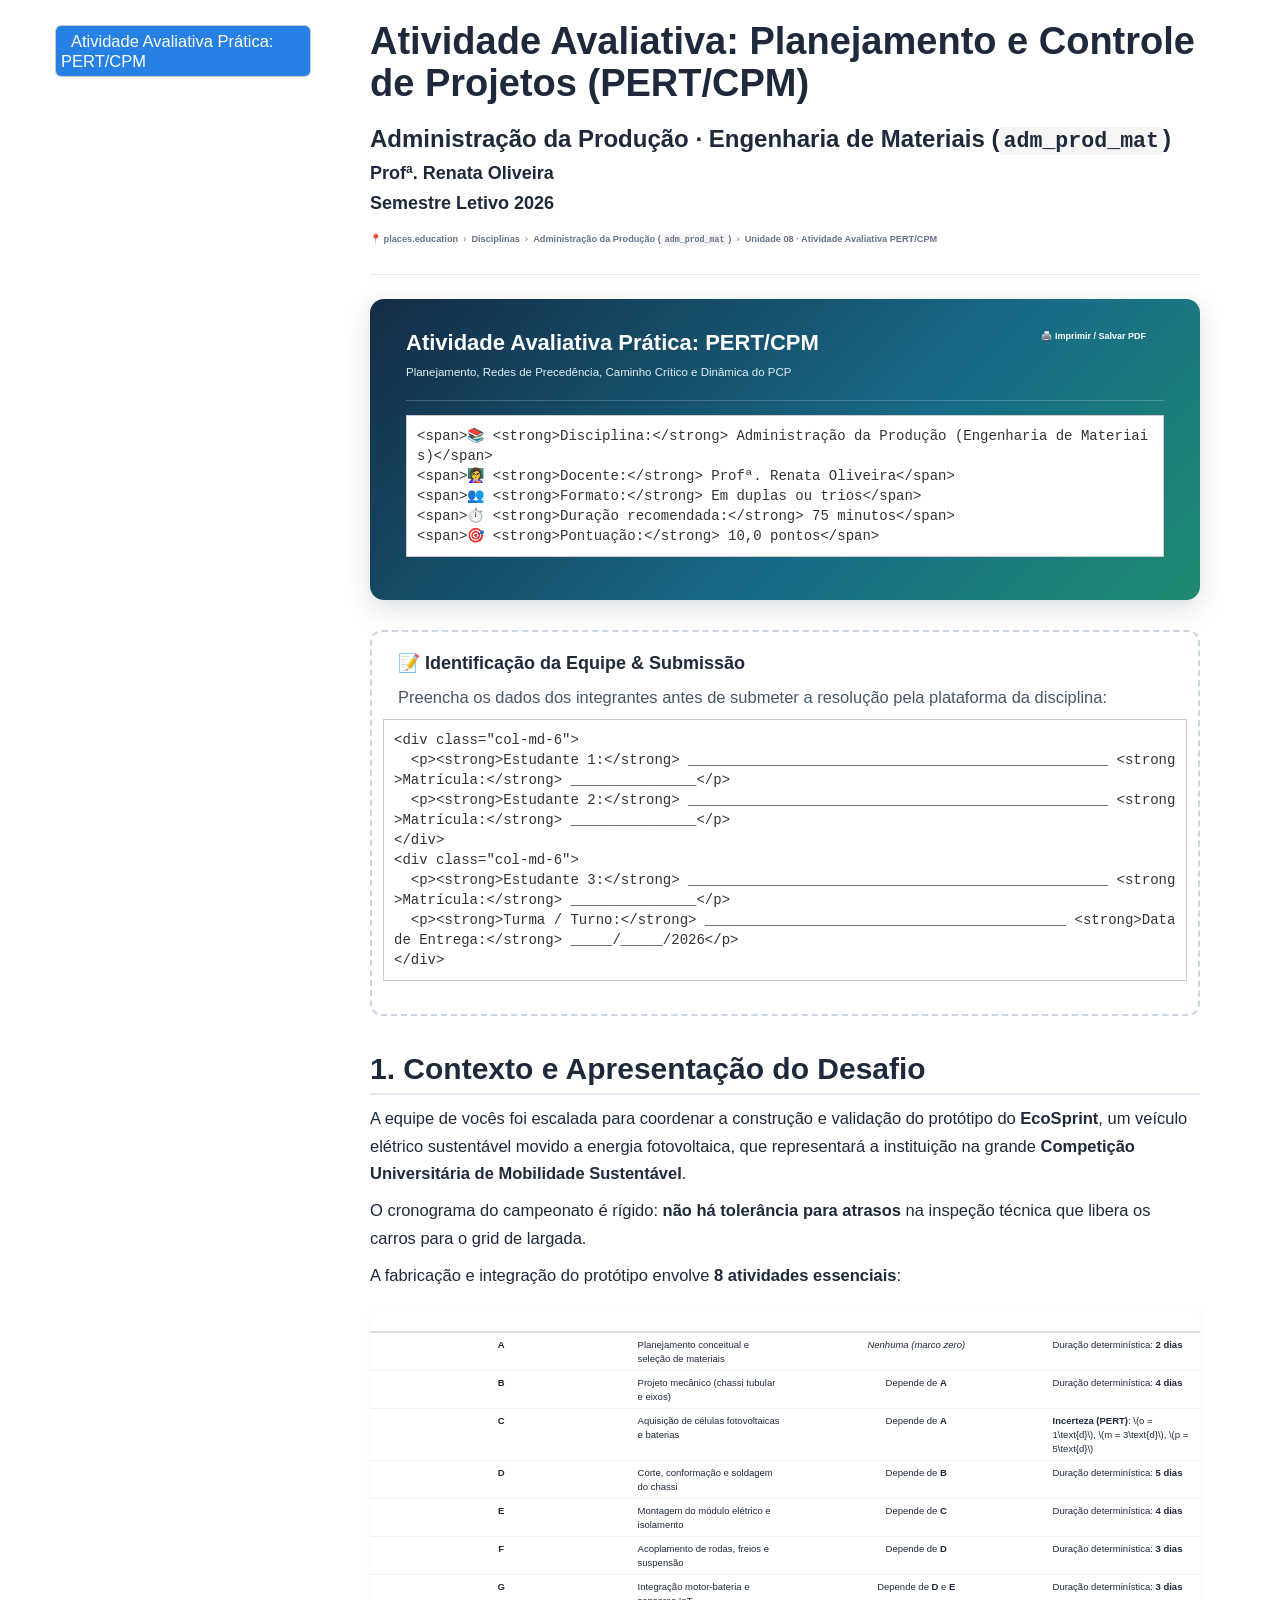
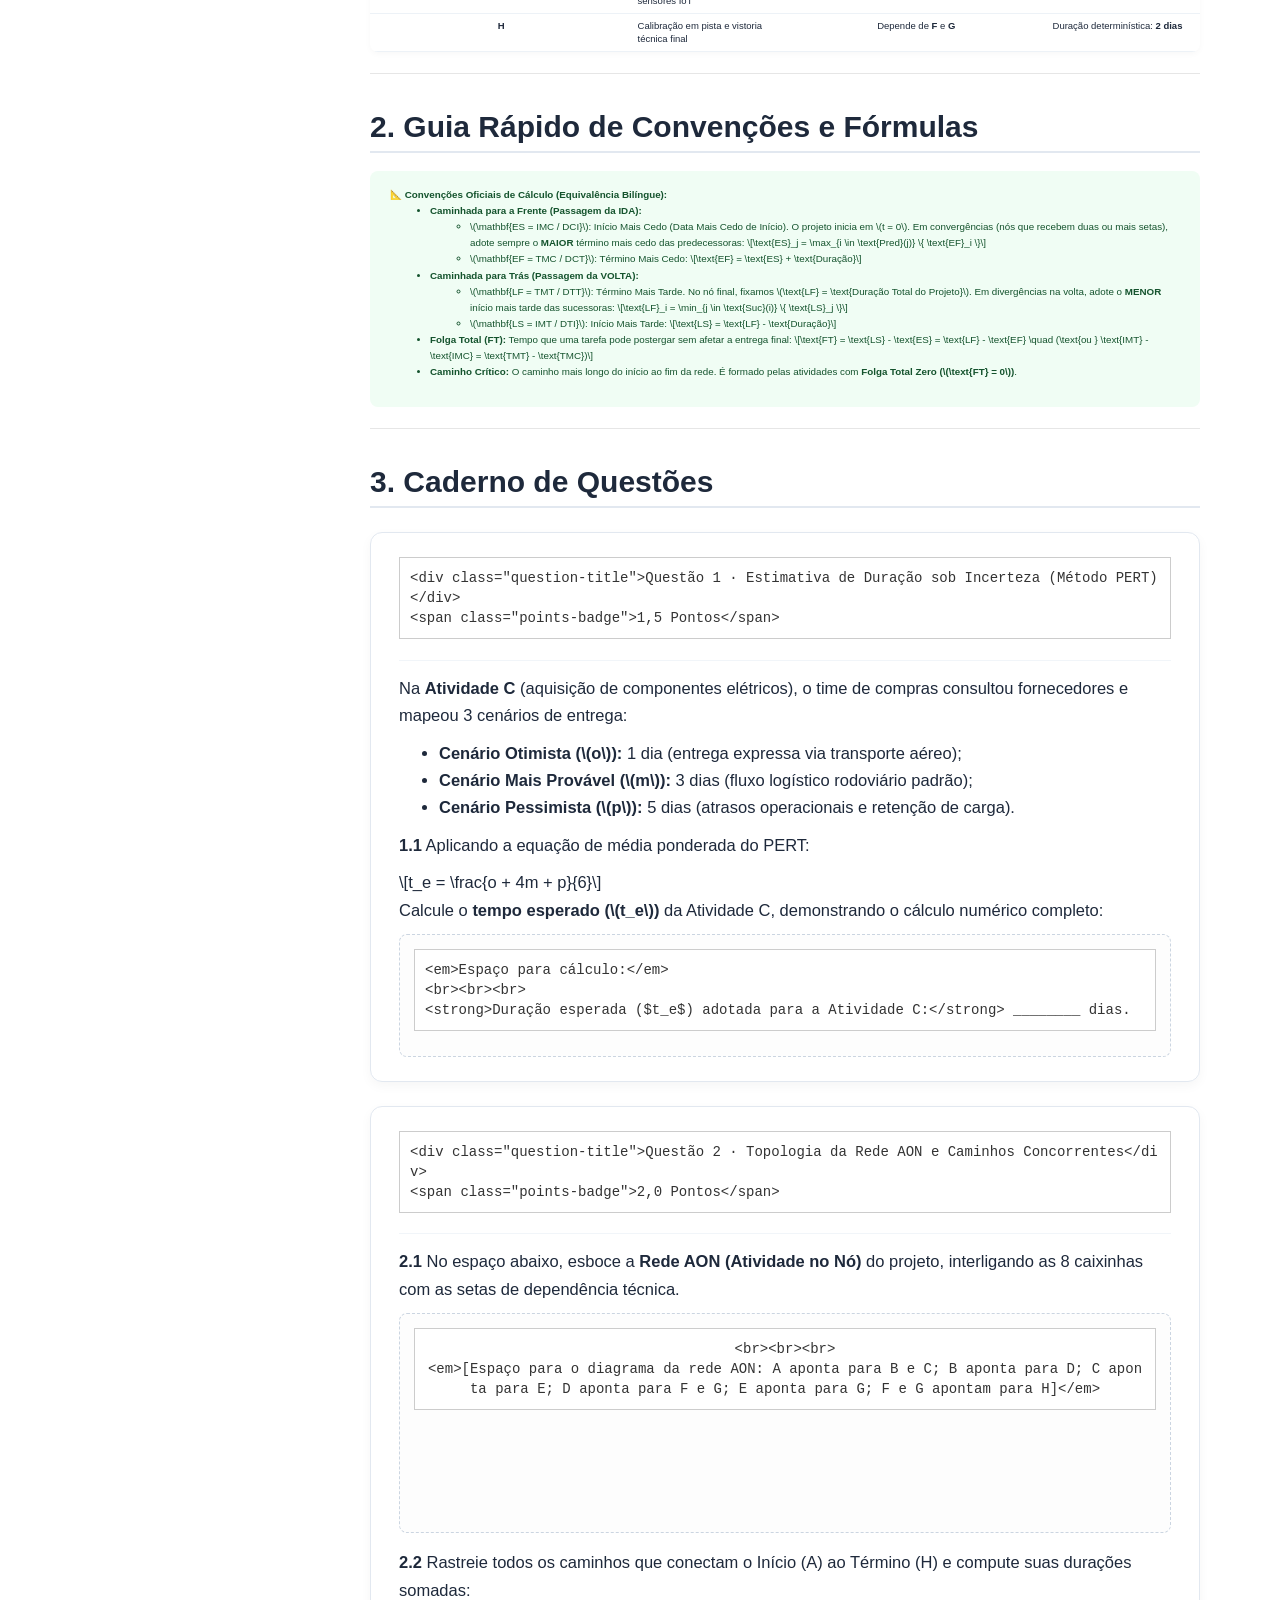
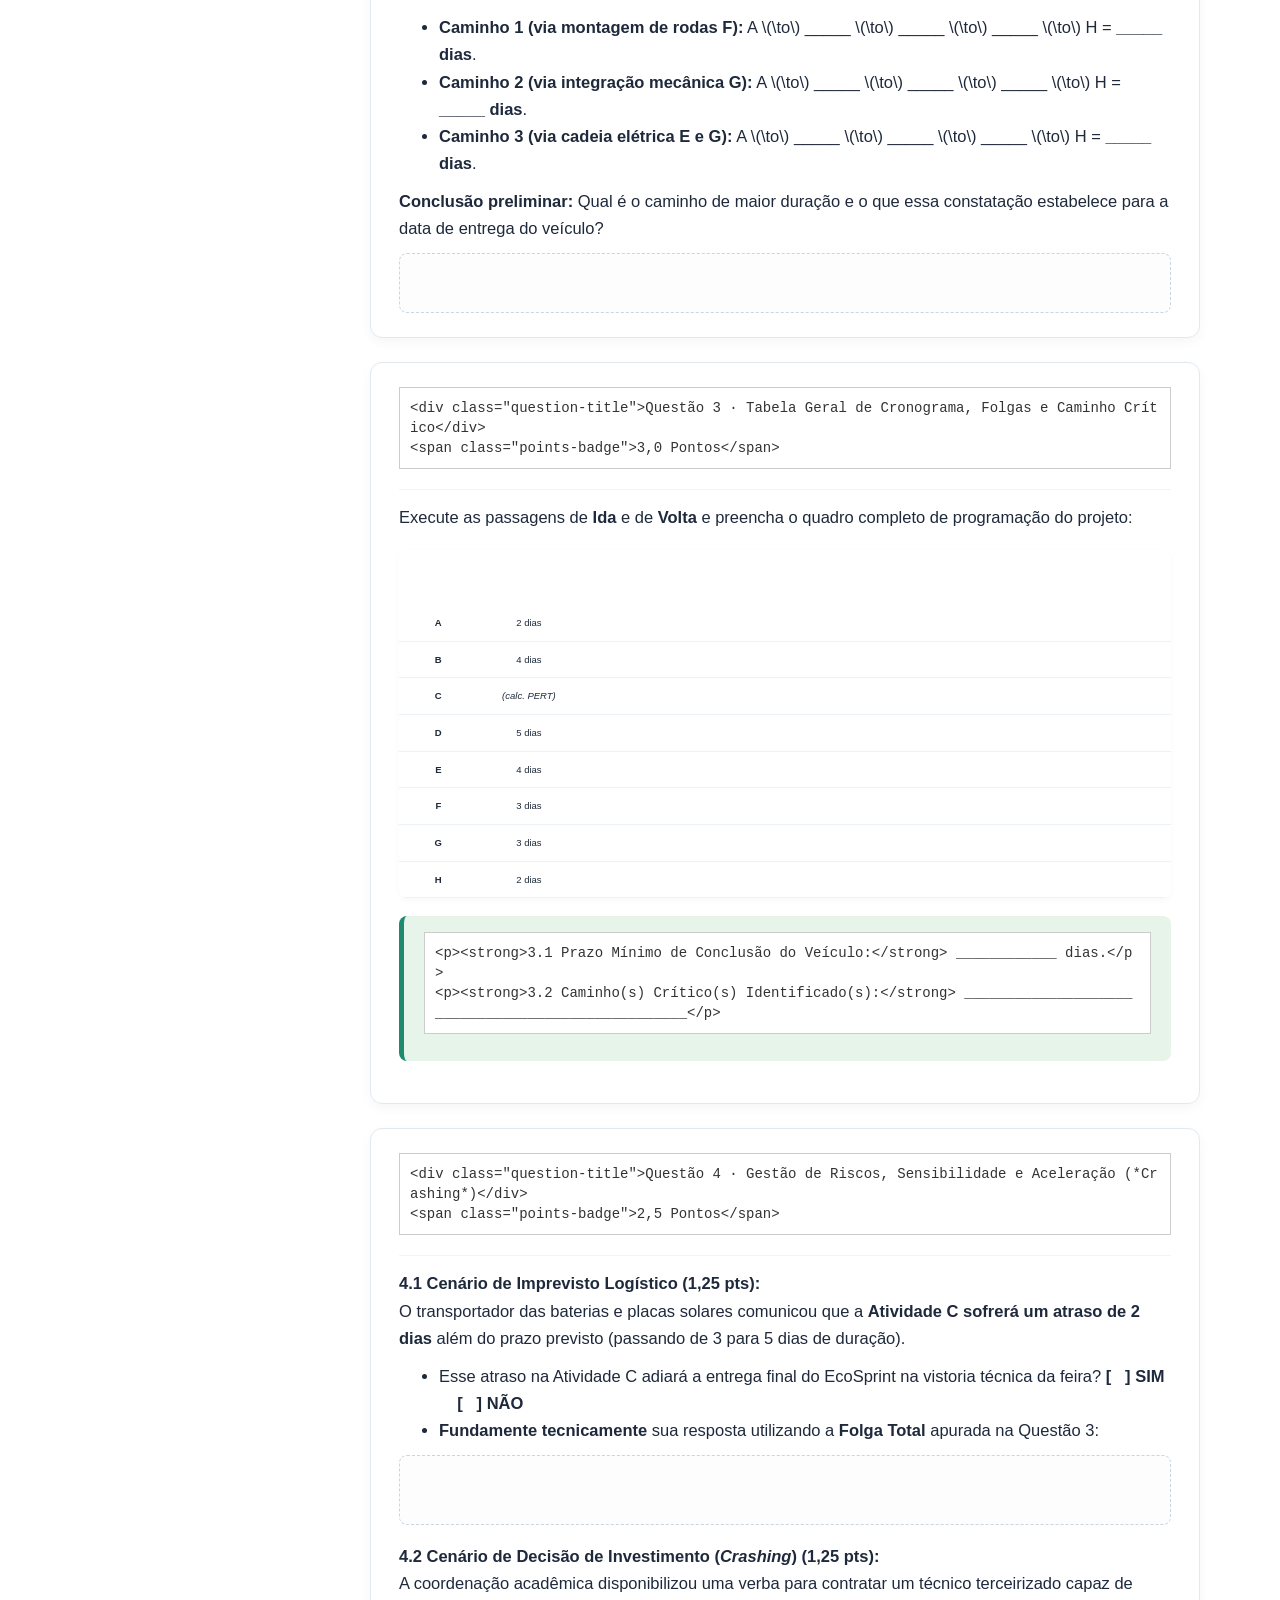
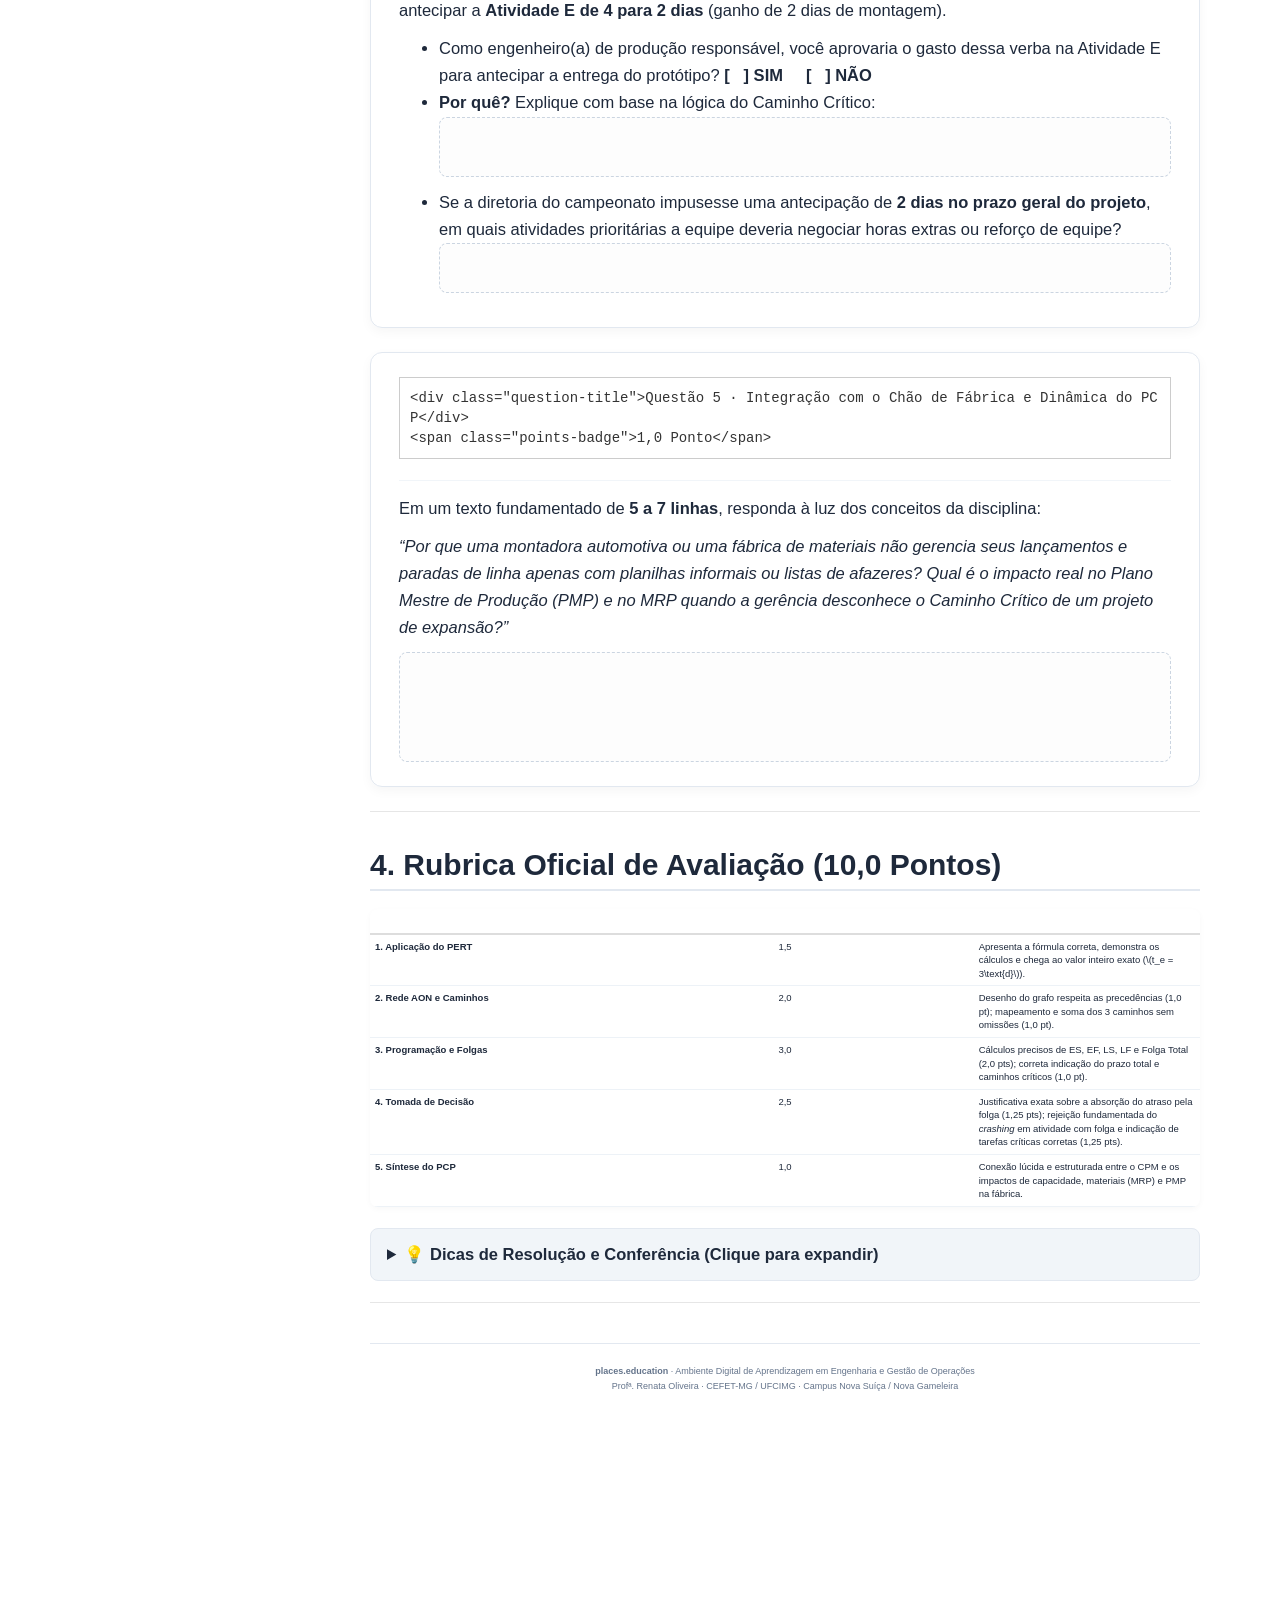
==== commit 198c3eab: "feat: refactor evaluative activity Rmd and HTML for places.education/disciplinas/adm_prod_mat" ====
--- a/atividade_avaliativa_pert_cpm.html
+++ b/atividade_avaliativa_pert_cpm.html
@@ -9,10 +9,10 @@
 <meta http-equiv="X-UA-Compatible" content="IE=EDGE" />
 
 
-<meta name="author" content="Profª. Renata Oliveira · Engenharia de Produção" />
-
-
-<title>🏆 Atividade Avaliativa Prática: PERT/CPM e Gestão de Prazos</title>
+<meta name="author" content="Profª. Renata Oliveira" />
+
+
+<title>Atividade Avaliativa: Planejamento e Controle de Projetos (PERT/CPM)</title>
 
 <script>// Pandoc 2.9 adds attributes on both header and div. We remove the former (to
 // be compatible with the behavior of Pandoc < 2.8).
@@ -32,24 +32,24 @@
 </script>
 <meta name="viewport" content="width=device-width, initial-scale=1" />
 <style type="text/css">@font-face {
-font-family: 'Lato';
+font-family: 'Source Sans Pro';
+font-style: normal;
+font-weight: 300;
+src: url([data-uri]) format('truetype');
+}
+@font-face {
+font-family: 'Source Sans Pro';
 font-style: normal;
 font-weight: 400;
-src: url([data-uri]) format('truetype');
+src: url([data-uri]) format('truetype');
 }
 @font-face {
-font-family: 'Lato';
+font-family: 'Source Sans Pro';
 font-style: normal;
 font-weight: 700;
-src: url([data-uri]